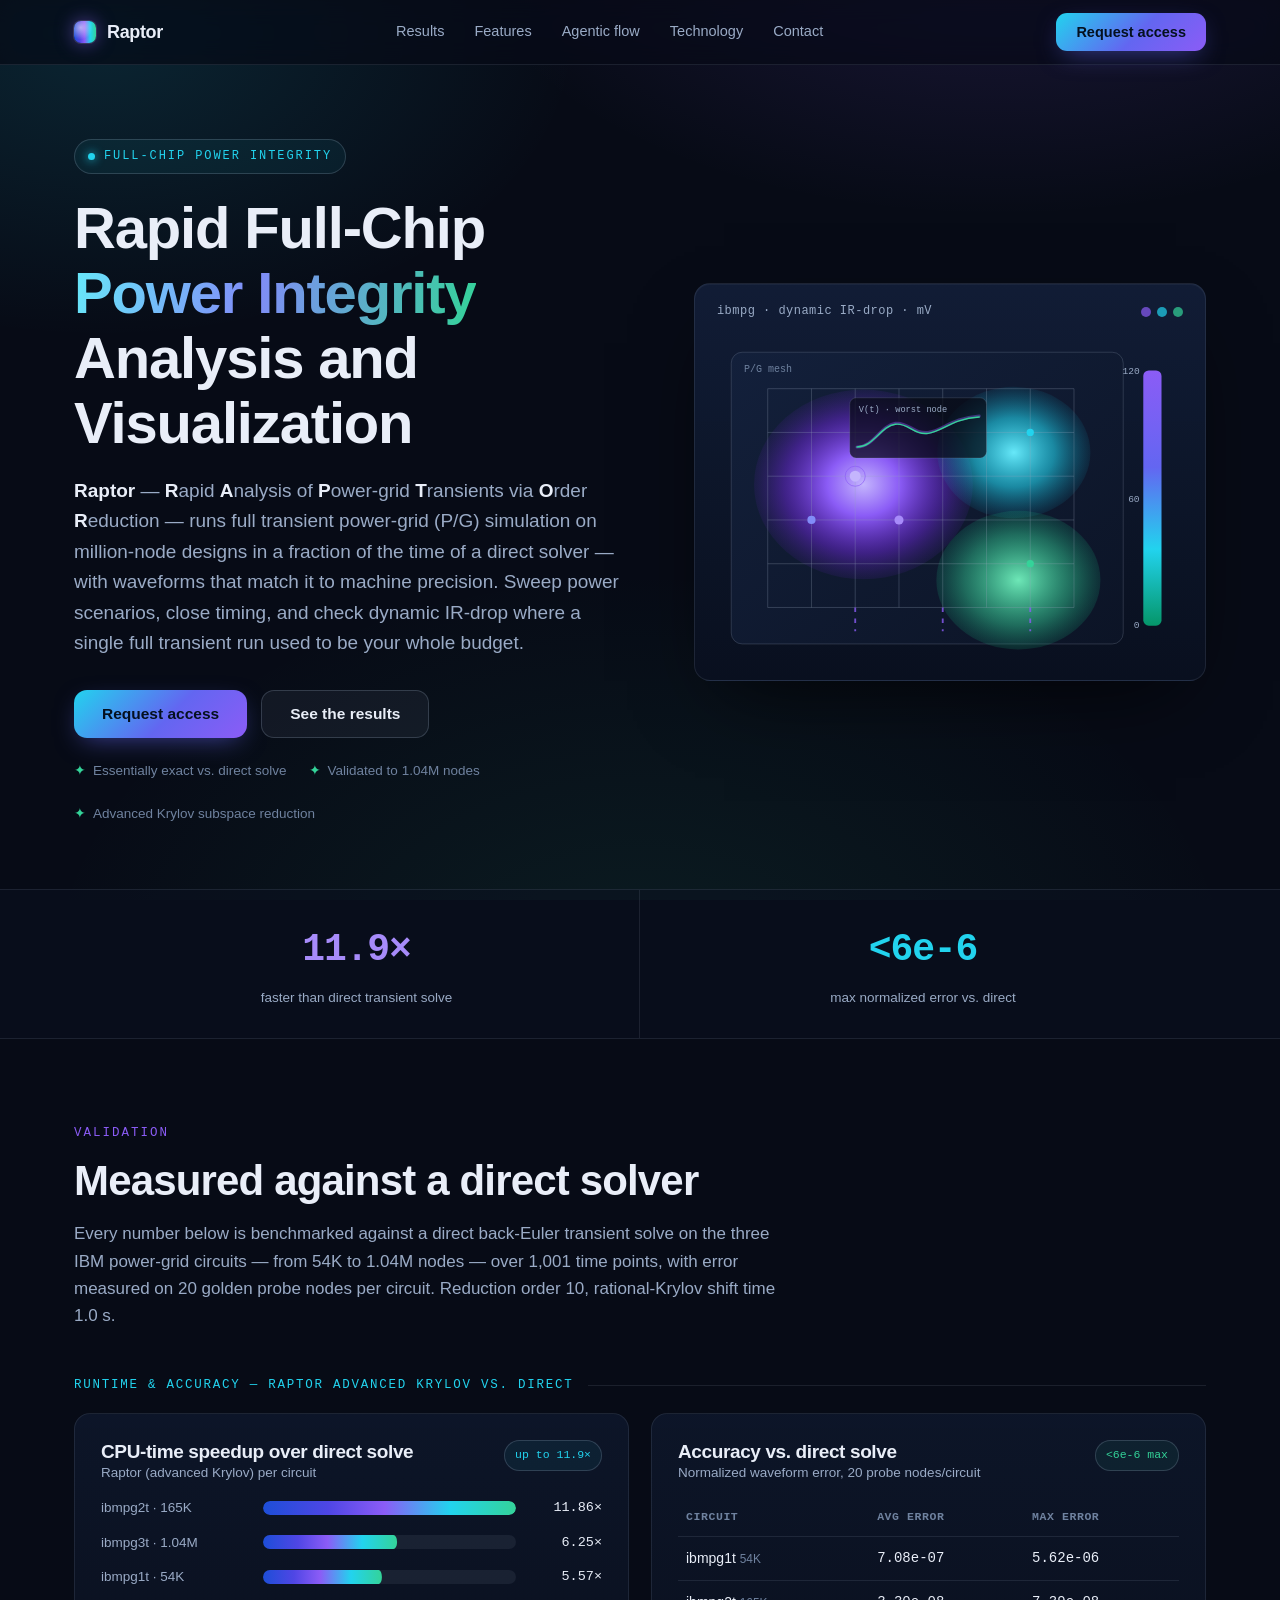
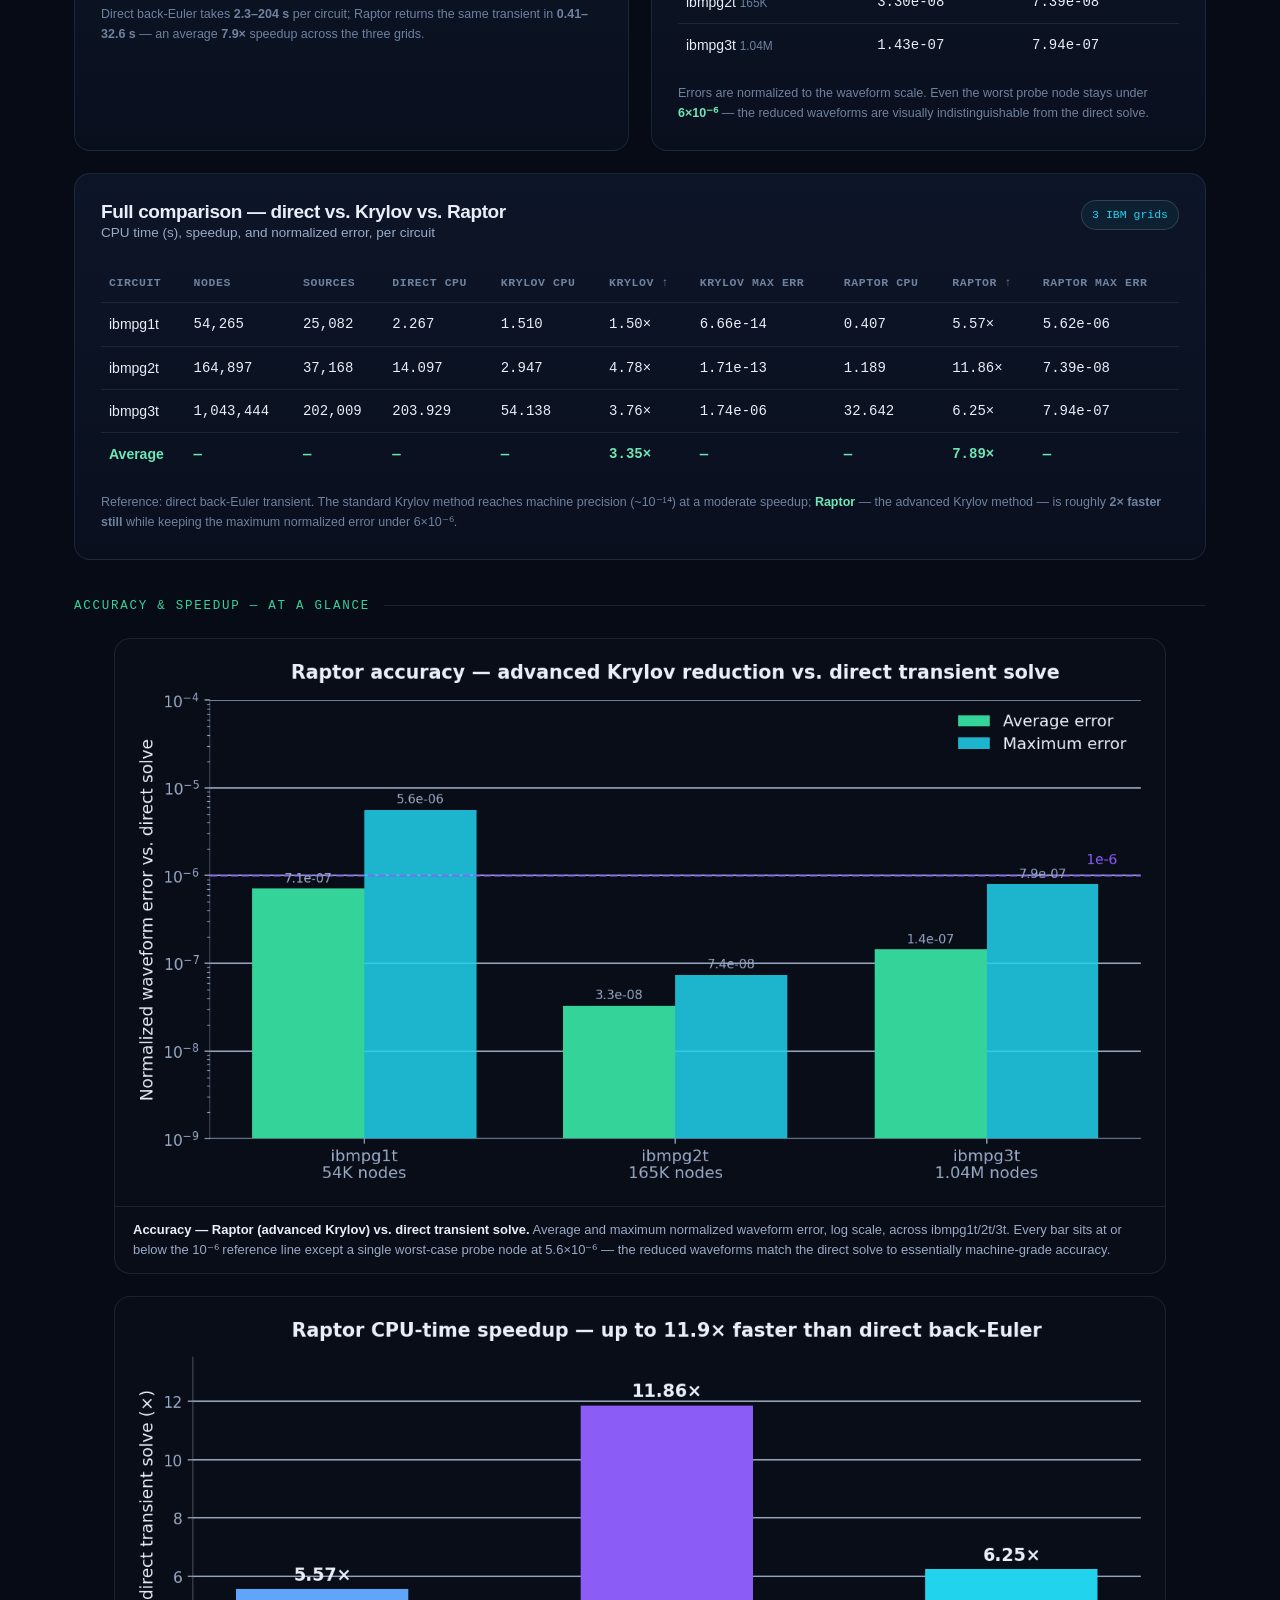
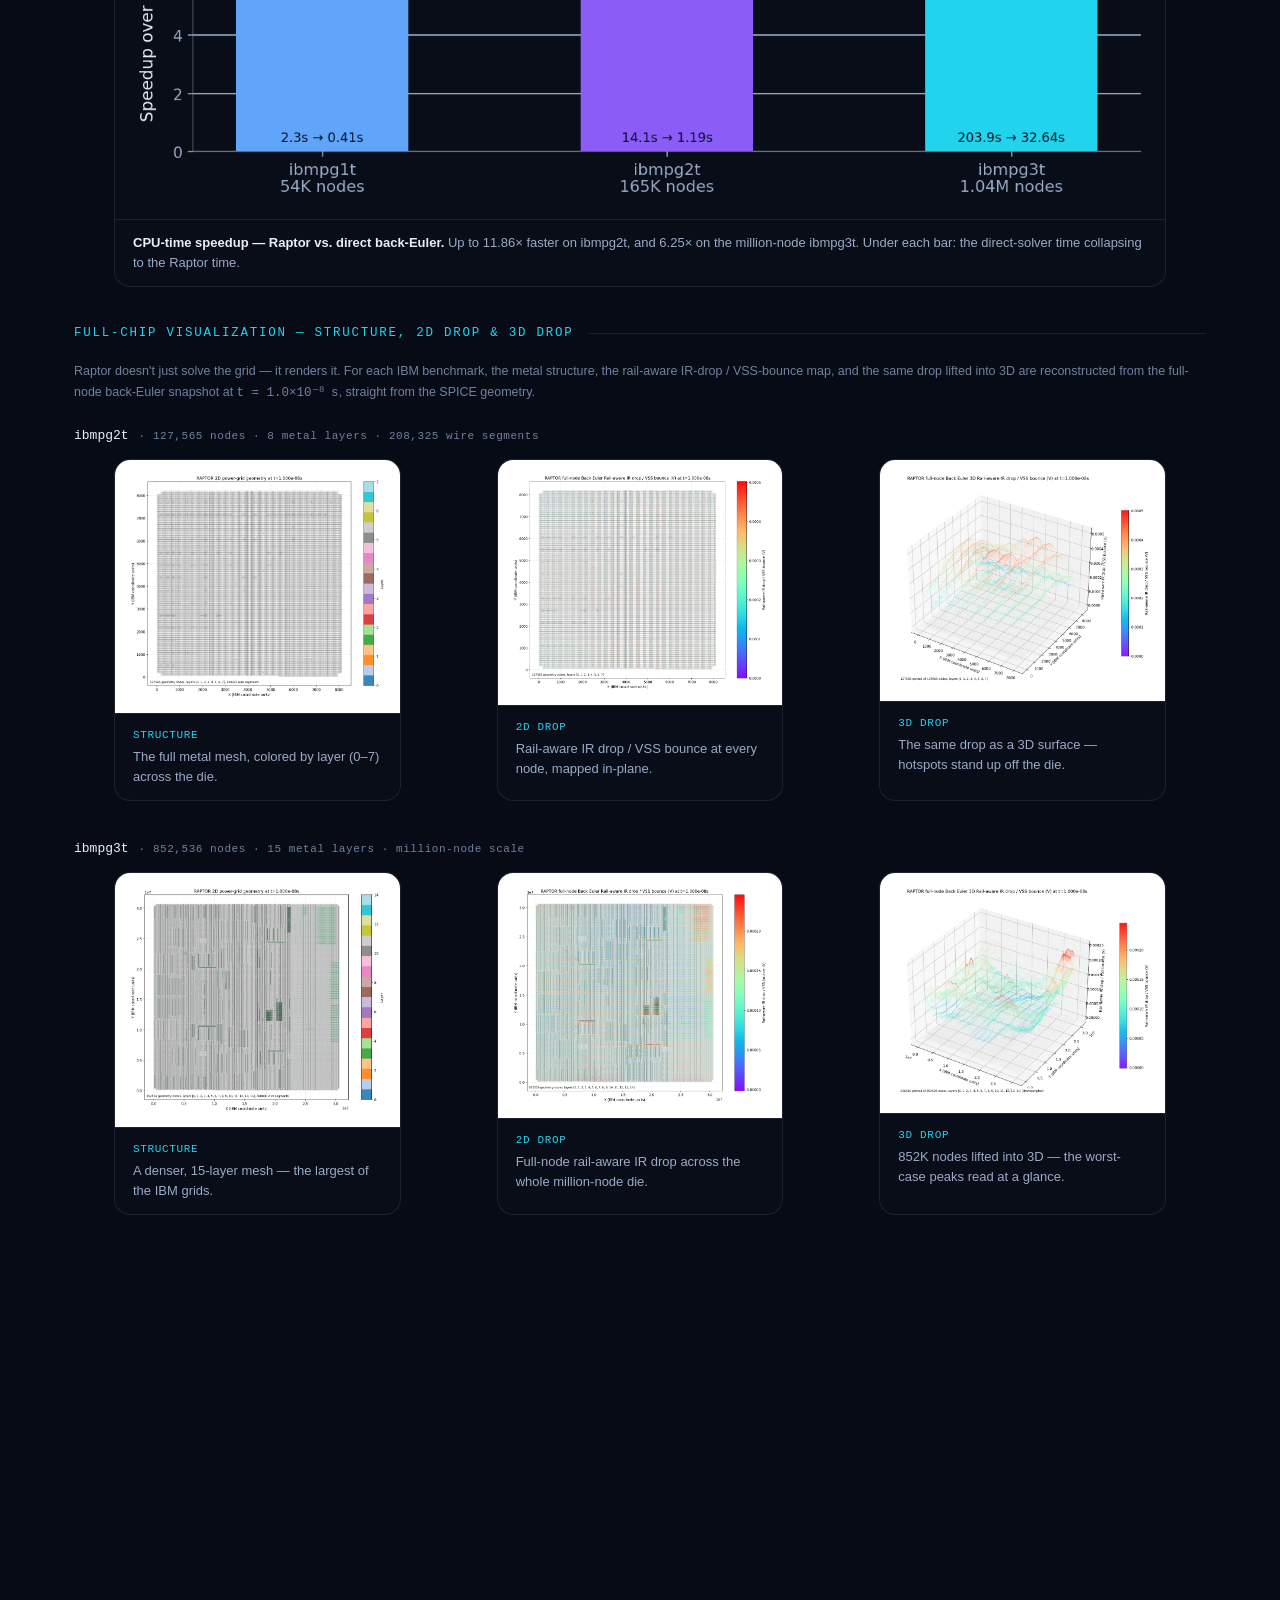
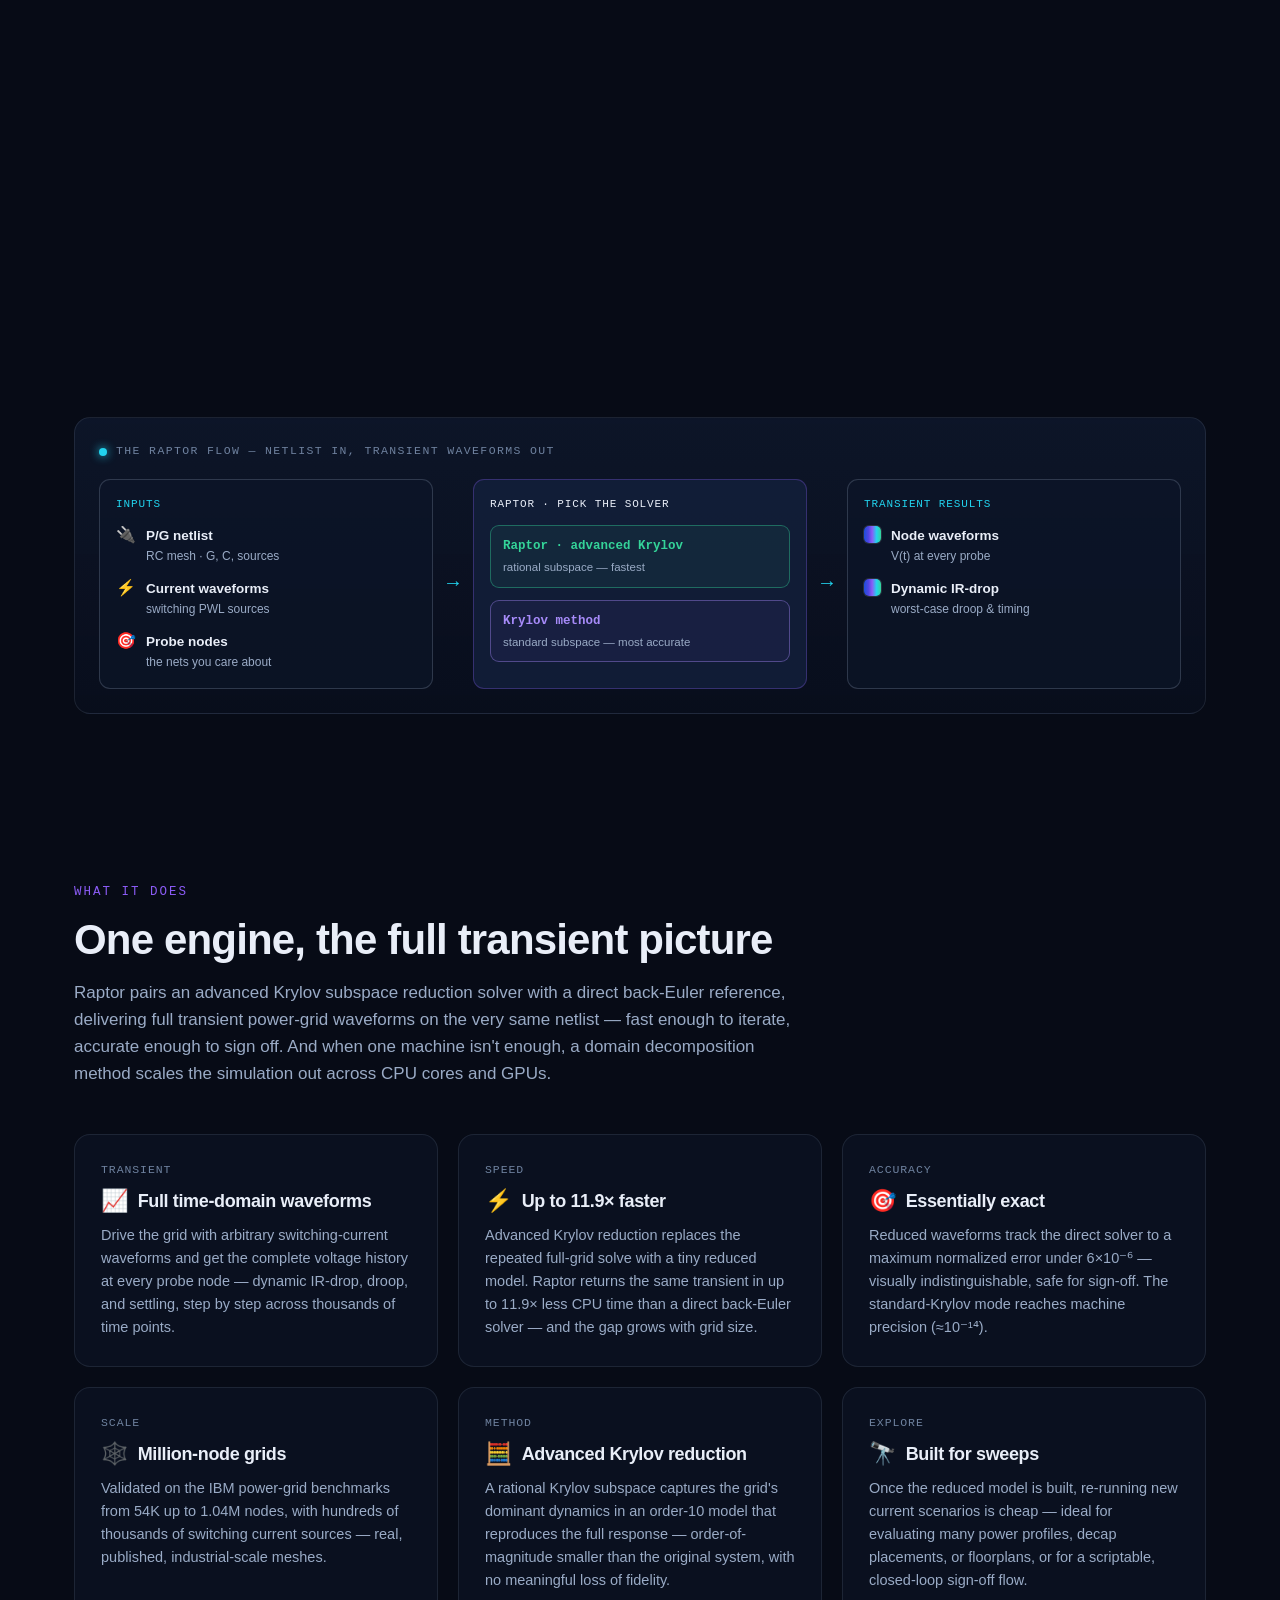
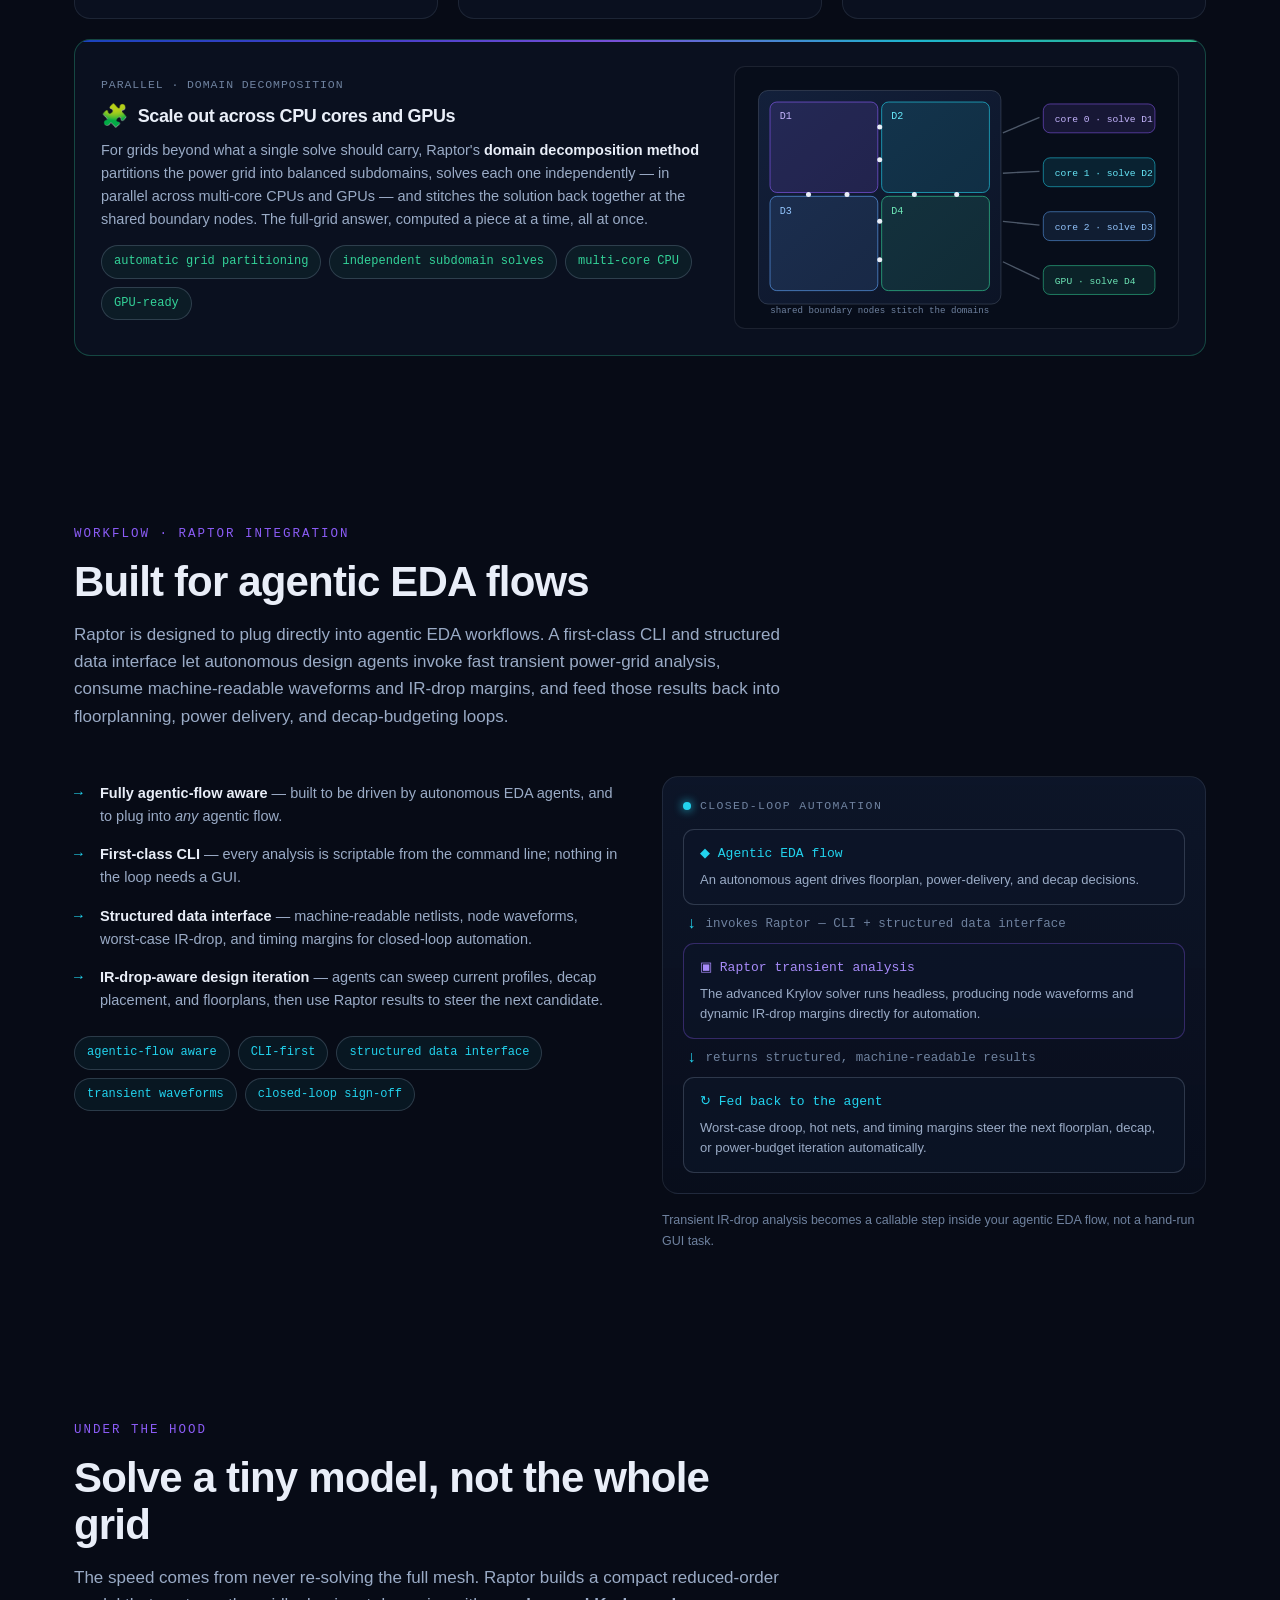
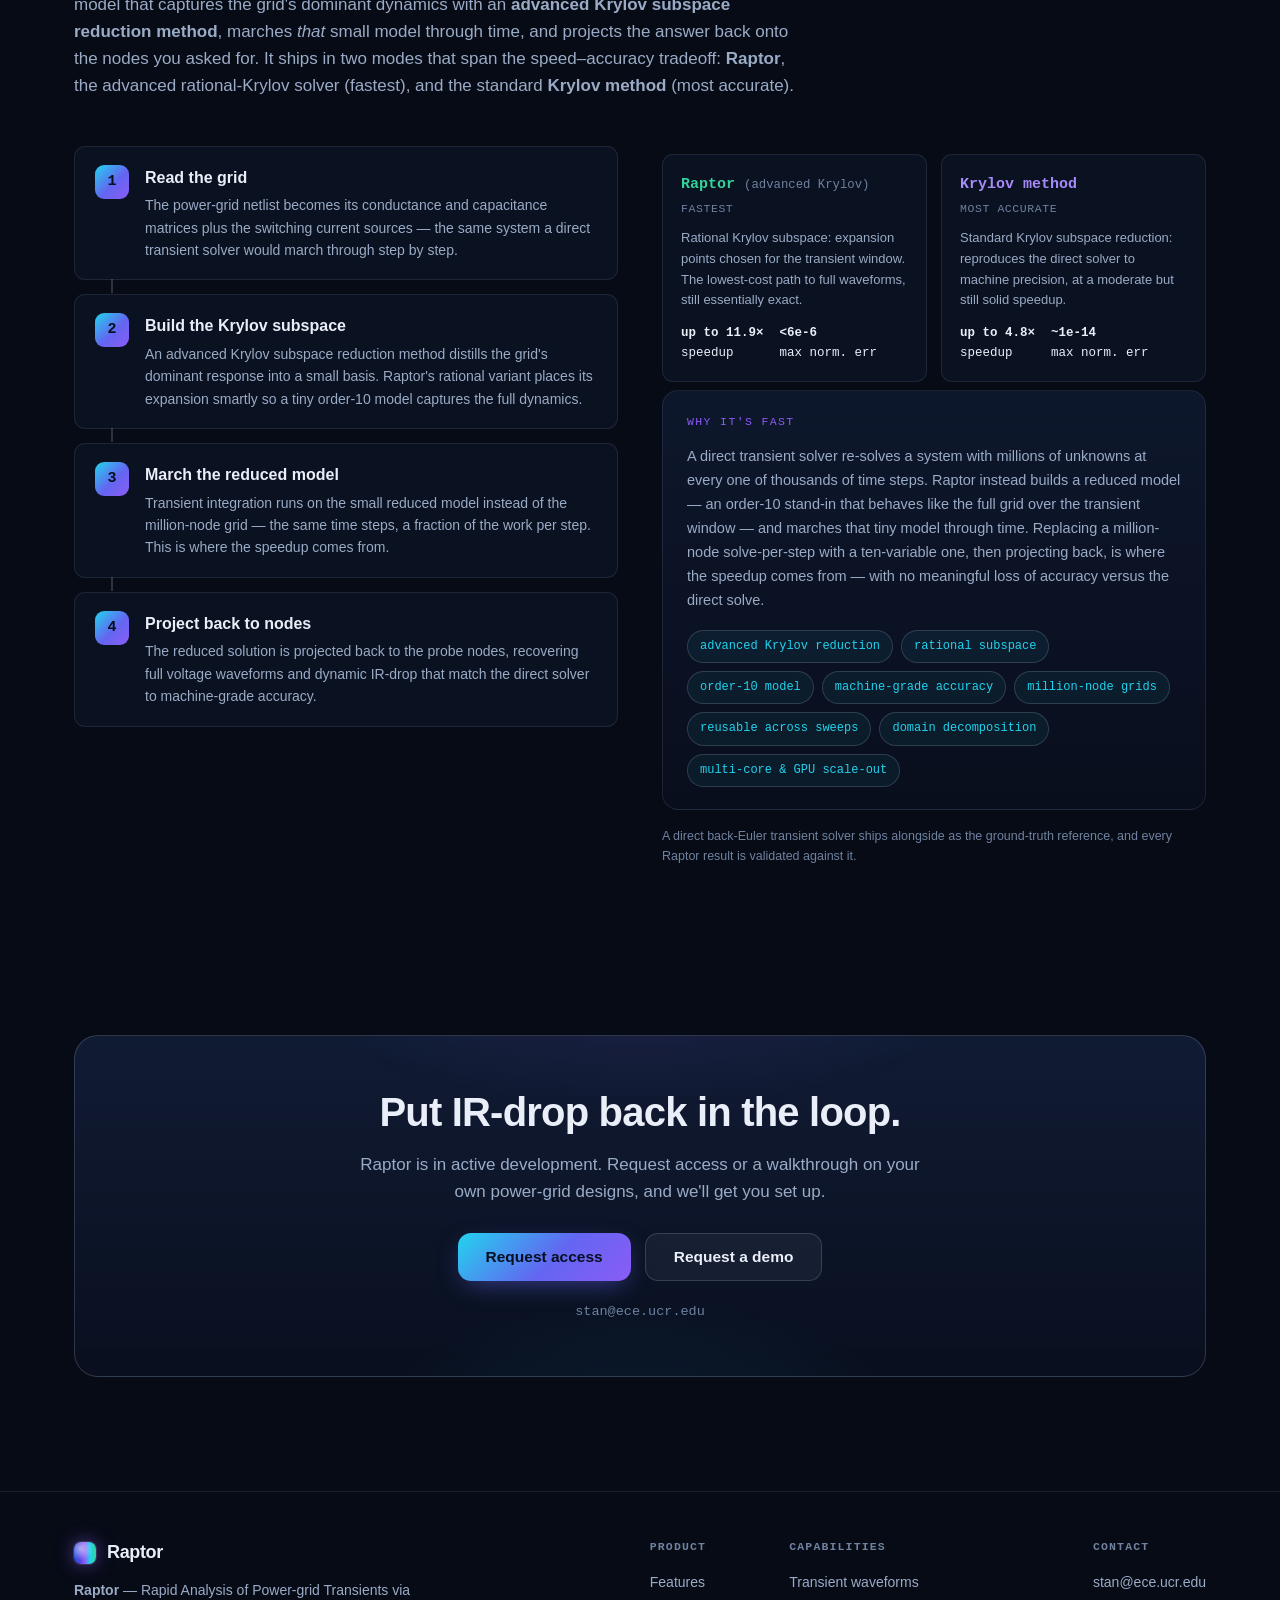
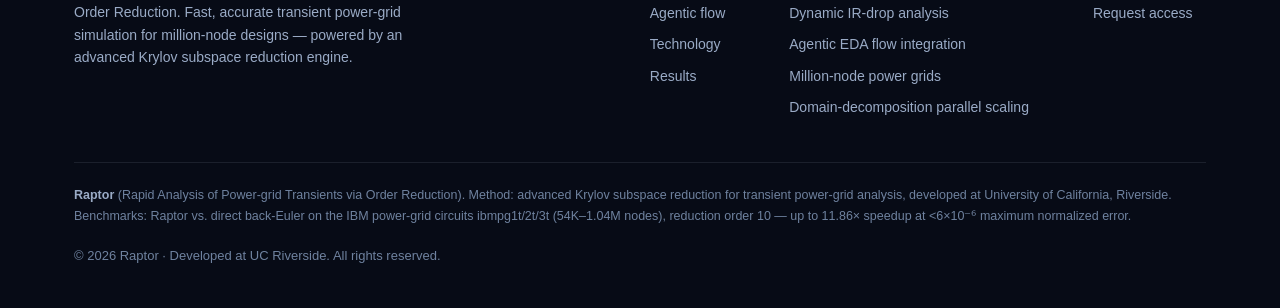
==== index.html @ b7ece811 "update" ====
<!DOCTYPE html>
<html lang="en">
<head>
<meta charset="UTF-8" />
<meta name="viewport" content="width=device-width, initial-scale=1.0" />
<title>Raptor — Rapid Full-Chip Power Integrity Analysis and Visualization</title>
<meta name="description" content="Raptor delivers rapid full-chip power integrity analysis and visualization — full transient power-grid (IR-drop) simulation for million-node designs, up to 11.9× faster than a direct solver with essentially exact waveforms. Powered by an advanced Krylov subspace reduction engine." />
<meta property="og:title" content="Raptor — Rapid Full-Chip Power Integrity Analysis and Visualization" />
<meta property="og:description" content="Rapid full-chip power integrity analysis and visualization: million-node transient power-grid simulation, up to 11.9× faster than a direct solver at machine-grade accuracy, powered by advanced Krylov subspace reduction." />
<meta property="og:type" content="website" />
<style>
  :root{
    --bg:#070b16; --bg-2:#0a1020; --surface:#0e1628; --surface-2:#13203b;
    --border:rgba(148,163,184,.14); --border-strong:rgba(148,163,184,.26);
    --text:#e9eef8; --muted:#9aabc6; --muted-2:#6f829f;
    --cyan:#22d3ee; --blue:#3b82f6; --indigo:#6366f1; --violet:#8b5cf6;
    --emerald:#34d399; --green:#4ade80; --amber:#fbbf24; --red:#ef4444;
    --volt:linear-gradient(90deg,#1d4ed8 0%,#4f46e5 26%,#8b5cf6 48%,#22d3ee 74%,#34d399 100%);
    --accent-grad:linear-gradient(135deg,#22d3ee 0%,#6366f1 55%,#8b5cf6 100%);
    --radius:16px; --radius-sm:11px;
    --mono:ui-monospace,SFMono-Regular,"SF Mono",Menlo,Consolas,monospace;
    --sans:-apple-system,BlinkMacSystemFont,"Segoe UI",Roboto,Inter,Helvetica,Arial,sans-serif;
    --maxw:1180px;
  }
  *{box-sizing:border-box}
  html{scroll-behavior:smooth}
  body{
    margin:0; background:var(--bg); color:var(--text);
    font-family:var(--sans); line-height:1.6; -webkit-font-smoothing:antialiased;
    overflow-x:hidden;
  }
  body::before{
    content:""; position:fixed; inset:0; z-index:-2; pointer-events:none;
    background:
      radial-gradient(900px 480px at 78% -8%, rgba(139,92,246,.16), transparent 60%),
      radial-gradient(820px 520px at 8% 4%, rgba(34,211,238,.13), transparent 58%),
      radial-gradient(1000px 700px at 50% 110%, rgba(52,211,153,.09), transparent 60%),
      var(--bg);
  }
  a{color:inherit; text-decoration:none}
  h1,h2,h3{line-height:1.12; margin:0; letter-spacing:-.02em; font-weight:700}
  p{margin:0}
  .wrap{max-width:var(--maxw); margin:0 auto; padding:0 24px}
  .mono{font-family:var(--mono)}
  .grad-text{
    background:linear-gradient(100deg,#67e8f9 0%,#818cf8 45%,#34d399 100%);
    -webkit-background-clip:text; background-clip:text; color:transparent;
  }

  /* ---------- NAV ---------- */
  header.nav{
    position:sticky; top:0; z-index:50;
    backdrop-filter:saturate(140%) blur(12px);
    background:rgba(7,11,22,.72);
    border-bottom:1px solid var(--border);
  }
  .nav-inner{display:flex; align-items:center; justify-content:space-between; height:64px}
  .brand{display:flex; align-items:center; gap:11px; font-weight:700; font-size:18px; letter-spacing:-.02em}
  .brand .dot{
    width:22px; height:22px; border-radius:7px; background:var(--volt);
    box-shadow:0 0 0 1px rgba(255,255,255,.12), 0 0 18px rgba(139,92,246,.55);
    position:relative; overflow:hidden;
  }
  .brand .dot::after{content:""; position:absolute; inset:0; background:radial-gradient(circle at 30% 30%, rgba(255,255,255,.55), transparent 55%)}
  .nav-links{display:flex; gap:30px; align-items:center}
  .nav-links a{color:var(--muted); font-size:14.5px; font-weight:500; transition:color .15s}
  .nav-links a:hover{color:var(--text)}
  .nav-cta{display:flex; align-items:center; gap:14px}
  .btn{
    display:inline-flex; align-items:center; gap:9px; cursor:pointer; border:none;
    font-family:var(--sans); font-weight:600; font-size:14.5px; line-height:1;
    padding:12px 20px; border-radius:11px; transition:transform .12s ease, box-shadow .2s ease, background .2s;
    white-space:nowrap;
  }
  .btn-primary{background:var(--accent-grad); color:#04101f; box-shadow:0 8px 26px -8px rgba(99,102,241,.6)}
  .btn-primary:hover{transform:translateY(-2px); box-shadow:0 14px 34px -8px rgba(99,102,241,.7)}
  .btn-ghost{background:rgba(148,163,184,.08); color:var(--text); border:1px solid var(--border-strong)}
  .btn-ghost:hover{background:rgba(148,163,184,.16); transform:translateY(-2px)}
  .btn-lg{padding:15px 28px; font-size:15.5px; border-radius:13px}
  .nav-toggle{display:none; background:none; border:none; color:var(--text); cursor:pointer; padding:6px}

  /* ---------- HERO ---------- */
  .hero{position:relative; padding:74px 0 64px}
  .hero-grid{display:grid; grid-template-columns:1.05fr .95fr; gap:54px; align-items:center}
  .eyebrow{
    display:inline-flex; align-items:center; gap:9px; font-family:var(--mono); font-size:12px;
    letter-spacing:.16em; text-transform:uppercase; color:var(--cyan);
    padding:7px 13px; border:1px solid var(--border-strong); border-radius:100px;
    background:rgba(34,211,238,.06);
  }
  .eyebrow .pulse{width:7px; height:7px; border-radius:50%; background:var(--cyan); box-shadow:0 0 10px var(--cyan); animation:pulse 1.8s infinite}
  @keyframes pulse{0%,100%{opacity:1}50%{opacity:.35}}
  .hero h1{font-size:clamp(34px,5.2vw,58px); margin:22px 0 0}
  .hero p.lead{color:var(--muted); font-size:clamp(16px,1.7vw,19px); margin-top:20px; max-width:560px}
  .hero-cta{display:flex; gap:14px; margin-top:32px; flex-wrap:wrap}
  .hero-sub{margin-top:22px; display:flex; gap:22px; flex-wrap:wrap; color:var(--muted-2); font-size:13.5px}
  .hero-sub span{display:inline-flex; align-items:center; gap:7px}
  .check{color:var(--emerald)}

  /* ---------- HERO VISUAL (power grid mesh) ---------- */
  .viz-card{
    position:relative; border:1px solid var(--border); border-radius:var(--radius);
    background:linear-gradient(180deg,rgba(19,32,59,.85),rgba(10,16,32,.9));
    box-shadow:0 30px 80px -30px rgba(0,0,0,.8), inset 0 1px 0 rgba(255,255,255,.04);
    padding:18px; overflow:hidden;
  }
  .viz-head{display:flex; align-items:center; justify-content:space-between; margin-bottom:12px; padding:0 4px}
  .viz-title{font-family:var(--mono); font-size:12px; color:var(--muted); letter-spacing:.04em}
  .viz-dots{display:flex; gap:6px}
  .viz-dots i{width:10px; height:10px; border-radius:50%; display:inline-block; opacity:.7}
  .viz-dots i:nth-child(1){background:#8b5cf6}.viz-dots i:nth-child(2){background:#22d3ee}.viz-dots i:nth-child(3){background:#34d399}
  .floorplan{width:100%; height:auto; display:block; border-radius:10px}
  .hotspot{animation:glow 2.6s ease-in-out infinite}
  .hotspot.b{animation-delay:.9s}.hotspot.c{animation-delay:1.6s}
  @keyframes glow{0%,100%{opacity:.5}50%{opacity:1}}
  .pulseline{stroke-dasharray:5 7; animation:dash 2.4s linear infinite}
  @keyframes dash{to{stroke-dashoffset:-48}}
  .scan{animation:scan 4.5s linear infinite}
  @keyframes scan{0%{transform:translateY(0);opacity:0}8%{opacity:.7}50%{opacity:.25}92%{opacity:.7}100%{transform:translateY(228px);opacity:0}}

  /* ---------- STATS STRIP ---------- */
  .stats{border-top:1px solid var(--border); border-bottom:1px solid var(--border); background:rgba(10,16,32,.5)}
  .stats-grid{display:grid; grid-template-columns:repeat(2,1fr); gap:0}
  .stat{padding:30px 22px; text-align:center; border-right:1px solid var(--border)}
  .stat:last-child{border-right:none}
  .stat .num{font-family:var(--mono); font-size:clamp(26px,3.4vw,38px); font-weight:700; letter-spacing:-.03em}
  .stat .num.c1{color:#a78bfa}.stat .num.c2{color:#22d3ee}.stat .num.c3{color:#34d399}.stat .num.c4{color:#60a5fa}
  .stat .lbl{color:var(--muted); font-size:13.5px; margin-top:6px}

  /* ---------- SECTIONS ---------- */
  section{padding:84px 0}
  .sec-head{max-width:720px; margin-bottom:46px}
  .kicker{font-family:var(--mono); font-size:12.5px; letter-spacing:.16em; text-transform:uppercase; color:var(--violet)}
  .sec-head h2{font-size:clamp(28px,3.6vw,42px); margin-top:14px}
  .sec-head p{color:var(--muted); font-size:17px; margin-top:16px}

  /* problem cards */
  .cards-3{display:grid; grid-template-columns:repeat(3,1fr); gap:20px}
  .card{
    border:1px solid var(--border); border-radius:var(--radius); padding:26px;
    background:linear-gradient(180deg,rgba(19,32,59,.5),rgba(12,19,36,.5)); transition:border-color .2s, transform .2s;
  }
  .card:hover{border-color:var(--border-strong); transform:translateY(-3px)}
  .card .ic{
    width:46px; height:46px; border-radius:12px; display:grid; place-items:center; margin-bottom:16px;
    background:rgba(139,92,246,.1); border:1px solid var(--border-strong); font-size:22px;
  }
  .card h3{font-size:18.5px}
  .card p{color:var(--muted); font-size:14.5px; margin-top:9px}

  /* feature grid */
  .features{display:grid; grid-template-columns:repeat(3,1fr); gap:20px}
  .feat{border:1px solid var(--border); border-radius:var(--radius); padding:26px; background:rgba(14,22,40,.55); position:relative; overflow:hidden}
  .feat::before{content:""; position:absolute; top:0; left:0; right:0; height:2px; background:var(--volt); opacity:.0; transition:opacity .25s}
  .feat:hover::before{opacity:.85}
  .feat:hover{border-color:var(--border-strong)}
  .feat .tag{font-family:var(--mono); font-size:11.5px; color:var(--muted-2); letter-spacing:.08em}
  .feat h3{font-size:18px; margin-top:10px; display:flex; align-items:center; gap:10px}
  .feat p{color:var(--muted); font-size:14.5px; margin-top:10px}
  .feat .emoji{font-size:22px}
  .feat.wide{grid-column:1/-1; display:grid; grid-template-columns:1.15fr .85fr; gap:30px; align-items:center; border-color:rgba(52,211,153,.28)}
  .feat.wide::before{opacity:.85}
  .feat.wide .dd-viz{border:1px solid var(--border); border-radius:var(--radius-sm); background:rgba(7,11,22,.5); padding:10px}
  .feat.wide .dd-viz svg{display:block; width:100%; height:auto}
  .dd-chips{display:flex; flex-wrap:wrap; gap:8px; margin-top:14px}
  .dd-chips .chip{color:var(--emerald); background:rgba(52,211,153,.06)}
  @media(max-width:900px){.feat.wide{grid-template-columns:1fr}}

  /* technology */
  .tech-grid{display:grid; grid-template-columns:1fr 1fr; gap:44px; align-items:start}
  .pipe{display:flex; flex-direction:column; gap:14px}
  .pipe-step{
    display:flex; gap:16px; align-items:flex-start; padding:18px 20px; border:1px solid var(--border);
    border-radius:var(--radius-sm); background:rgba(14,22,40,.6); position:relative;
  }
  .pipe-step .n{
    flex:none; width:34px; height:34px; border-radius:9px; display:grid; place-items:center;
    font-family:var(--mono); font-weight:700; font-size:15px; color:#04101f; background:var(--accent-grad);
  }
  .pipe-step h4{margin:0 0 4px; font-size:16px}
  .pipe-step p{color:var(--muted); font-size:14px}
  .pipe-step::after{content:""; position:absolute; left:36px; bottom:-14px; width:2px; height:14px; background:var(--border-strong)}
  .pipe-step:last-child::after{display:none}
  .eqbox{
    margin-top:8px; border:1px solid var(--border); border-radius:var(--radius); padding:22px 24px;
    background:linear-gradient(180deg,rgba(19,32,59,.6),rgba(10,16,32,.7));
  }
  .eqbox .label{font-family:var(--mono); font-size:11.5px; letter-spacing:.12em; text-transform:uppercase; color:var(--violet)}
  .eqbox .why{color:var(--muted); font-size:14.5px; line-height:1.66; margin:12px 0 2px}
  .chips{display:flex; flex-wrap:wrap; gap:8px; margin-top:18px}
  .chip{font-family:var(--mono); font-size:12px; color:var(--cyan); border:1px solid var(--border-strong); border-radius:100px; padding:6px 12px; background:rgba(34,211,238,.06)}
  .twocard{display:grid; grid-template-columns:1fr 1fr; gap:14px; margin-top:8px}
  .solver{border:1px solid var(--border); border-radius:var(--radius-sm); padding:18px; background:rgba(14,22,40,.6)}
  .solver .nm{font-family:var(--mono); font-weight:700; font-size:15px}
  .solver.fast .nm{color:#34d399}.solver.acc .nm{color:#a78bfa}
  .solver .role{font-size:11.5px; color:var(--muted-2); font-family:var(--mono); letter-spacing:.05em; text-transform:uppercase; margin-top:3px}
  .solver p{color:var(--muted); font-size:13px; margin-top:10px}
  .solver .kv{margin-top:12px; display:flex; gap:16px; font-family:var(--mono); font-size:12.5px}
  .solver .kv b{color:var(--text)}
  .solver .paren{color:var(--muted-2); font-weight:400; font-size:.82em}

  /* agentic flow */
  .flowpts{list-style:none; padding:0; margin:6px 0 0; display:flex; flex-direction:column; gap:15px}
  .flowpts li{position:relative; padding-left:26px; color:var(--muted); font-size:14.5px; line-height:1.6}
  .flowpts li::before{content:"→"; position:absolute; left:0; top:0; color:var(--cyan); font-family:var(--mono)}
  .flowpts li b{color:var(--text)}
  .floloop{border:1px solid var(--border); border-radius:var(--radius); padding:20px; background:linear-gradient(180deg,rgba(19,32,59,.5),rgba(10,16,32,.6))}
  .floloop-head{font-family:var(--mono); font-size:11.5px; letter-spacing:.12em; text-transform:uppercase; color:var(--muted-2); display:flex; align-items:center; gap:9px; margin-bottom:14px}
  .loopdot{width:8px; height:8px; border-radius:50%; background:var(--cyan); box-shadow:0 0 10px var(--cyan); flex:none}
  .flonode{border:1px solid var(--border-strong); border-radius:var(--radius-sm); padding:14px 16px; background:rgba(14,22,40,.7)}
  .flonode .ft{font-family:var(--mono); font-size:13px; color:var(--cyan)}
  .flonode.engine{border-color:rgba(139,92,246,.32)}
  .flonode.engine .ft{color:#a78bfa}
  .flonode .fd{color:var(--muted); font-size:13px; margin-top:5px; line-height:1.55}
  .floarrow{display:flex; align-items:center; gap:9px; padding:9px 0 9px 4px; color:var(--muted-2); font-size:12.5px; font-family:var(--mono)}
  .floarrow .ax{color:var(--cyan); font-size:16px; line-height:1}

  /* results */
  .res-group{margin-bottom:36px}
  .res-label{font-family:var(--mono); font-size:12.5px; letter-spacing:.14em; text-transform:uppercase; color:var(--cyan); display:flex; align-items:center; gap:14px; margin:0 0 18px}
  .res-label::after{content:""; flex:1; height:1px; background:var(--border)}
  .res-label.warm{color:var(--emerald)}
  .res-grid{display:grid; grid-template-columns:1fr 1fr; gap:22px}
  .panel{
    border:1px solid var(--border); border-radius:var(--radius); padding:26px;
    background:linear-gradient(180deg,rgba(19,32,59,.5),rgba(12,19,36,.55));
  }
  .panel.full{grid-column:1/-1}
  .panel .phead{display:flex; align-items:baseline; justify-content:space-between; gap:14px; margin-bottom:6px; flex-wrap:wrap}
  .panel h3{font-size:19px}
  .panel .psub{color:var(--muted); font-size:13.5px}
  .badge{font-family:var(--mono); font-size:11.5px; padding:5px 10px; border-radius:100px; border:1px solid var(--border-strong); color:var(--cyan); background:rgba(34,211,238,.06); white-space:nowrap}
  .badge.warn{color:var(--emerald); background:rgba(52,211,153,.07)}
  table.data{width:100%; border-collapse:collapse; margin-top:14px; font-size:14px}
  table.data th,table.data td{text-align:left; padding:10px 8px; border-bottom:1px solid var(--border)}
  table.data th{color:var(--muted-2); font-weight:600; font-family:var(--mono); font-size:11.5px; letter-spacing:.05em; text-transform:uppercase}
  table.data td.mono{font-family:var(--mono)}
  table.data tr:last-child td{border-bottom:none}
  table.data tr.total td{font-weight:700; color:var(--text)}
  table.data tr.win td{color:#6ee7b7; font-weight:700}
  .muted-tag{color:var(--muted-2); font-weight:400; font-size:.85em}
  .tbl-scroll{overflow-x:auto}
  .bars{margin-top:8px}
  .bar-row{display:grid; grid-template-columns:150px 1fr 74px; align-items:center; gap:12px; margin:13px 0}
  .bar-row .blab{font-size:13.5px; color:var(--muted)}
  .bar-track{height:14px; border-radius:8px; background:rgba(148,163,184,.1); overflow:hidden}
  .bar-fill{height:100%; border-radius:8px; background:var(--volt); transform-origin:left; transform:scaleX(0); transition:transform 1.1s cubic-bezier(.2,.7,.2,1)}
  .bar-row .bval{font-family:var(--mono); font-size:13.5px; text-align:right; color:var(--text)}
  .note{color:var(--muted-2); font-size:12.5px; margin-top:16px; line-height:1.65}

  /* figures (charts) */
  .fig{border:1px solid var(--border); border-radius:var(--radius); overflow:hidden; background:rgba(10,15,28,.6); margin-top:22px}
  .fig img{display:block; width:100%; height:auto; padding:14px}
  .fig figcaption{padding:13px 18px; color:var(--muted); font-size:13px; border-top:1px solid var(--border); line-height:1.55}
  .fig figcaption b{color:var(--text)}
  .fig .ph{display:none}
  .fig.noimg img{display:none}
  .fig.noimg .ph{display:flex; min-height:200px; align-items:center; justify-content:center; text-align:center;
    color:var(--muted-2); font-size:12.5px; padding:28px; font-family:var(--mono);
    background:repeating-linear-gradient(45deg,rgba(148,163,184,.05),rgba(148,163,184,.05) 12px,transparent 12px,transparent 24px)}

  /* per-design 3-up view rows (structure / 2D drop / 3D drop) */
  .design-row{margin-top:22px}
  .design-row .drow-head{font-family:var(--mono); font-size:13px; color:var(--text); display:flex; align-items:baseline; gap:10px; margin:0 0 12px}
  .design-row .drow-head .dtag{font-size:11px; letter-spacing:.05em; color:var(--muted-2)}
  .fig-3{display:grid; grid-template-columns:repeat(3,1fr); gap:16px}
  .fig-3 .fig{margin-top:0}
  .fig-3 .fig img{aspect-ratio:auto; background:#fff}
  .fig .step{font-family:var(--mono); font-size:11px; letter-spacing:.06em; color:var(--cyan); display:block; margin-bottom:3px; text-transform:uppercase}
  @media(max-width:820px){.fig-3{grid-template-columns:1fr}}

  /* tool-flow diagram */
  .toolflow{border:1px solid var(--border); border-radius:var(--radius); padding:24px; background:linear-gradient(180deg,rgba(19,32,59,.5),rgba(10,16,32,.6)); margin-top:26px}
  .tf-head{font-family:var(--mono); font-size:11.5px; letter-spacing:.12em; text-transform:uppercase; color:var(--muted-2); display:flex; align-items:center; gap:9px; margin-bottom:18px}
  .tf-row{display:grid; grid-template-columns:1fr auto 1fr auto 1fr; gap:14px; align-items:stretch}
  .tf-stage{border:1px solid var(--border-strong); border-radius:var(--radius-sm); padding:16px; background:rgba(14,22,40,.7); display:flex; flex-direction:column; gap:12px}
  .tf-stage.engine{border-color:rgba(139,92,246,.3); background:rgba(19,32,59,.85)}
  .tf-label{font-family:var(--mono); font-size:11px; letter-spacing:.08em; text-transform:uppercase; color:var(--cyan)}
  .tf-stage.engine .tf-label{color:var(--text)}
  .tf-item{display:flex; gap:10px; align-items:flex-start}
  .tf-ic{font-size:16px; line-height:1.3; flex:none}
  .tf-swatch{width:17px; height:17px; border-radius:5px; background:var(--volt); flex:none; box-shadow:0 0 0 1px rgba(255,255,255,.12); margin-top:1px}
  .tf-tx{display:flex; flex-direction:column}
  .tf-tx b{font-size:13.5px; color:var(--text)}
  .tf-tx span{font-size:12px; color:var(--muted)}
  .tf-algo{border:1px solid var(--border-strong); border-radius:9px; padding:10px 12px; display:flex; flex-direction:column; gap:2px}
  .tf-algo.acc{border-color:rgba(167,139,250,.4); background:rgba(139,92,246,.06)}
  .tf-algo.fast{border-color:rgba(52,211,153,.4); background:rgba(52,211,153,.06)}
  .tf-algo b{font-size:12.5px; font-family:var(--mono)}
  .tf-algo.acc b{color:#a78bfa}
  .tf-algo.fast b{color:#34d399}
  .tf-algo span{font-size:11.5px; color:var(--muted)}
  .tf-arrow{display:flex; align-items:center; justify-content:center; color:var(--cyan); font-size:20px; font-family:var(--mono)}
  @media(max-width:760px){
    .tf-row{grid-template-columns:1fr}
    .tf-arrow{transform:rotate(90deg); padding:4px 0}
  }

  /* CTA */
  .cta-band{
    border:1px solid var(--border-strong); border-radius:24px; padding:54px 44px; text-align:center; position:relative; overflow:hidden;
    background:linear-gradient(180deg,rgba(19,32,59,.8),rgba(10,16,32,.92));
  }
  .cta-band::before{content:""; position:absolute; inset:0; z-index:0; opacity:.5;
    background:radial-gradient(600px 240px at 50% -20%, rgba(139,92,246,.22), transparent 60%),radial-gradient(500px 240px at 50% 120%, rgba(34,211,238,.18), transparent 60%)}
  .cta-band>*{position:relative; z-index:1}
  .cta-band h2{font-size:clamp(28px,3.6vw,40px)}
  .cta-band p{color:var(--muted); font-size:17px; margin:16px auto 28px; max-width:560px}
  .cta-btns{display:flex; gap:14px; justify-content:center; flex-wrap:wrap}
  .cta-meta{margin-top:20px; color:var(--muted-2); font-size:13.5px; font-family:var(--mono)}

  /* footer */
  footer{border-top:1px solid var(--border); padding:46px 0 40px; margin-top:30px}
  .foot-grid{display:flex; justify-content:space-between; gap:30px; flex-wrap:wrap; align-items:flex-start}
  .foot-brand{max-width:340px}
  .foot-brand p{color:var(--muted); font-size:14px; margin-top:12px}
  .foot-cols{display:flex; gap:64px; flex-wrap:wrap}
  .foot-col h5{font-family:var(--mono); font-size:11.5px; letter-spacing:.1em; text-transform:uppercase; color:var(--muted-2); margin:0 0 14px}
  .foot-col a,.foot-col span{display:block; color:var(--muted); font-size:14px; margin-bottom:9px; transition:color .15s}
  .foot-col a:hover{color:var(--text)}
  .cite{margin-top:34px; padding-top:22px; border-top:1px solid var(--border); color:var(--muted-2); font-size:12.5px; line-height:1.75}
  .cite b{color:var(--muted)}
  .copyright{margin-top:18px; color:var(--muted-2); font-size:13px}

  /* reveal */
  .reveal{opacity:0; transform:translateY(18px); transition:opacity .6s ease, transform .6s ease}
  .reveal.in{opacity:1; transform:none}

  /* responsive */
  @media(max-width:900px){
    .hero-grid{grid-template-columns:1fr; gap:38px}
    .tech-grid{grid-template-columns:1fr; gap:30px}
    .stats-grid{grid-template-columns:repeat(2,1fr)}
    .stat:nth-child(2){border-right:none}
    .stat:nth-child(1),.stat:nth-child(2){border-bottom:1px solid var(--border)}
    .cards-3,.features,.res-grid{grid-template-columns:1fr}
    .nav-links{display:none}
    .nav-links.open{display:flex; position:absolute; top:64px; left:0; right:0; flex-direction:column; gap:0; background:rgba(8,12,24,.98); border-bottom:1px solid var(--border); padding:8px 0}
    .nav-links.open a{padding:13px 24px}
    .nav-toggle{display:block}
    section{padding:62px 0}
  }
  @media(max-width:560px){
    .stats-grid{grid-template-columns:1fr}
    .stat{border-right:none; border-bottom:1px solid var(--border)}
    .bar-row{grid-template-columns:110px 1fr 60px}
    .twocard{grid-template-columns:1fr}
    .cta-band{padding:38px 22px}
  }
</style>
</head>
<body>

<!-- ============ NAV ============ -->
<header class="nav">
  <div class="wrap nav-inner">
    <a class="brand" href="#top"><span class="dot"></span>Raptor</a>
    <nav class="nav-links" id="navlinks">
      <a href="#results">Results</a>
      <a href="#features">Features</a>
      <a href="#agentic">Agentic flow</a>
      <a href="#technology">Technology</a>
      <a href="#contact">Contact</a>
    </nav>
    <div class="nav-cta">
      <a class="btn btn-primary" href="#contact">Request access</a>
      <button class="nav-toggle" id="navtoggle" aria-label="Menu">
        <svg width="24" height="24" viewBox="0 0 24 24" fill="none" stroke="currentColor" stroke-width="2"><path d="M3 6h18M3 12h18M3 18h18"/></svg>
      </button>
    </div>
  </div>
</header>

<a id="top"></a>

<!-- ============ HERO ============ -->
<section class="hero">
  <div class="wrap hero-grid">
    <div>
      <span class="eyebrow"><span class="pulse"></span>Full-chip power integrity</span>
      <h1>Rapid Full-Chip <span class="grad-text">Power Integrity</span> Analysis and Visualization</h1>
      <p class="lead"><b style="color:var(--text)">Raptor</b> — <b style="color:var(--text)">R</b>apid <b style="color:var(--text)">A</b>nalysis of <b style="color:var(--text)">P</b>ower-grid <b style="color:var(--text)">T</b>ransients via <b style="color:var(--text)">O</b>rder <b style="color:var(--text)">R</b>eduction — runs full transient power-grid (P/G) simulation on million-node designs in a fraction of the time of a direct solver — with waveforms that match it to machine precision. Sweep power scenarios, close timing, and check dynamic IR-drop where a single full transient run used to be your whole budget.</p>
      <div class="hero-cta">
        <a class="btn btn-primary btn-lg" href="#contact">Request access</a>
        <a class="btn btn-ghost btn-lg" href="#results">See the results</a>
      </div>
      <div class="hero-sub">
        <span><span class="check">✦</span> Essentially exact vs. direct solve</span>
        <span><span class="check">✦</span> Validated to 1.04M nodes</span>
        <span><span class="check">✦</span> Advanced Krylov subspace reduction</span>
      </div>
    </div>

    <!-- Power-grid mesh visual -->
    <div class="viz-card reveal">
      <div class="viz-head">
        <span class="viz-title">ibmpg · dynamic IR-drop · mV</span>
        <span class="viz-dots"><i></i><i></i><i></i></span>
      </div>
      <svg class="floorplan" viewBox="0 0 520 360" role="img" aria-label="Power-grid mesh with IR-drop coloring and a transient waveform">
        <defs>
          <radialGradient id="dropHot" cx="50%" cy="50%" r="55%">
            <stop offset="0%" stop-color="#c4b5fd"/><stop offset="30%" stop-color="#8b5cf6"/>
            <stop offset="66%" stop-color="#6d28d9" stop-opacity=".5"/><stop offset="100%" stop-color="#4c1d95" stop-opacity="0"/>
          </radialGradient>
          <radialGradient id="dropWarm" cx="50%" cy="50%" r="55%">
            <stop offset="0%" stop-color="#67e8f9"/><stop offset="48%" stop-color="#22d3ee" stop-opacity=".6"/>
            <stop offset="100%" stop-color="#0891b2" stop-opacity="0"/>
          </radialGradient>
          <radialGradient id="dropCool" cx="50%" cy="50%" r="60%">
            <stop offset="0%" stop-color="#6ee7b7"/><stop offset="55%" stop-color="#34d399" stop-opacity=".45"/>
            <stop offset="100%" stop-color="#059669" stop-opacity="0"/>
          </radialGradient>
          <linearGradient id="bar" x1="0" y1="1" x2="0" y2="0">
            <stop offset="0%" stop-color="#059669"/><stop offset="30%" stop-color="#22d3ee"/>
            <stop offset="62%" stop-color="#6366f1"/><stop offset="100%" stop-color="#8b5cf6"/>
          </linearGradient>
          <linearGradient id="die" x1="0" y1="0" x2="1" y2="1">
            <stop offset="0%" stop-color="#13203b"/><stop offset="100%" stop-color="#0c1426"/>
          </linearGradient>
        </defs>

        <!-- chip substrate -->
        <rect x="20" y="20" width="430" height="320" rx="12" fill="url(#die)" stroke="rgba(148,163,184,.25)"/>
        <text x="34" y="42" font-family="ui-monospace,monospace" font-size="11" fill="#6f829f">P/G mesh</text>

        <!-- IR-drop fields -->
        <ellipse class="hotspot" cx="165" cy="165" rx="120" ry="104" fill="url(#dropHot)"/>
        <ellipse class="hotspot b" cx="330" cy="130" rx="84" ry="72" fill="url(#dropWarm)"/>
        <ellipse class="hotspot c" cx="335" cy="270" rx="90" ry="76" fill="url(#dropCool)"/>

        <!-- grid mesh -->
        <g stroke="rgba(148,163,184,.30)" stroke-width="1">
          <line x1="60" y1="60" x2="60" y2="300"/><line x1="108" y1="60" x2="108" y2="300"/>
          <line x1="156" y1="60" x2="156" y2="300"/><line x1="204" y1="60" x2="204" y2="300"/>
          <line x1="252" y1="60" x2="252" y2="300"/><line x1="300" y1="60" x2="300" y2="300"/>
          <line x1="348" y1="60" x2="348" y2="300"/><line x1="396" y1="60" x2="396" y2="300"/>
          <line x1="60" y1="60" x2="396" y2="60"/><line x1="60" y1="108" x2="396" y2="108"/>
          <line x1="60" y1="156" x2="396" y2="156"/><line x1="60" y1="204" x2="396" y2="204"/>
          <line x1="60" y1="252" x2="396" y2="252"/><line x1="60" y1="300" x2="396" y2="300"/>
        </g>
        <!-- worst-drop node markers -->
        <g>
          <circle cx="156" cy="156" r="6" fill="#c4b5fd"/><circle cx="156" cy="156" r="11" fill="none" stroke="#8b5cf6" stroke-opacity=".7"/>
          <circle cx="204" cy="204" r="5" fill="#a78bfa"/>
          <circle cx="108" cy="204" r="4.5" fill="#818cf8"/>
          <circle cx="348" cy="108" r="4" fill="#22d3ee"/>
          <circle cx="348" cy="252" r="4" fill="#34d399"/>
        </g>
        <!-- current-source stubs -->
        <g stroke="#8b5cf6" stroke-width="2" opacity=".8">
          <path class="pulseline" d="M156,300 L156,326"/><path class="pulseline" d="M252,300 L252,326"/><path class="pulseline" d="M348,300 L348,326"/>
        </g>

        <!-- transient waveform inset -->
        <g>
          <rect x="150" y="70" width="150" height="66" rx="7" fill="rgba(7,11,22,.72)" stroke="rgba(148,163,184,.22)"/>
          <text x="160" y="86" font-family="ui-monospace,monospace" font-size="9.5" fill="#9aabc6">V(t) · worst node</text>
          <path d="M158,124 C176,124 184,100 200,98 C214,96 220,110 236,108 C252,106 262,92 292,90"
                fill="none" stroke="#8b5cf6" stroke-width="3.4" stroke-opacity=".4" stroke-linecap="round"/>
          <path d="M158,124 C176,124 184,101 200,99 C214,97 220,111 236,109 C252,107 262,93 292,91"
                fill="none" stroke="#34d399" stroke-width="1.6" stroke-linecap="round"/>
        </g>

        <!-- scan line -->
        <rect class="scan" x="20" y="20" width="430" height="3" fill="#8b5cf6" opacity=".0"/>

        <!-- colorbar -->
        <rect x="472" y="40" width="20" height="280" rx="6" fill="url(#bar)"/>
        <g font-family="ui-monospace,monospace" font-size="10.5" fill="#9aabc6">
          <text x="468" y="44" text-anchor="end">120</text>
          <text x="468" y="184" text-anchor="end">60</text>
          <text x="468" y="322" text-anchor="end">0</text>
        </g>
      </svg>
    </div>
  </div>
</section>

<!-- ============ STATS ============ -->
<div class="stats">
  <div class="wrap stats-grid">
    <div class="stat reveal"><div class="num c1">11.9×</div><div class="lbl">faster than direct transient solve</div></div>
    <div class="stat reveal"><div class="num c2">&lt;6e-6</div><div class="lbl">max normalized error vs. direct</div></div>
  </div>
</div>

<!-- ============ RESULTS ============ -->
<section id="results">
  <div class="wrap">
    <div class="sec-head reveal">
      <div class="kicker">Validation</div>
      <h2>Measured against a direct solver</h2>
      <p>Every number below is benchmarked against a direct back-Euler transient solve on the three IBM power-grid circuits — from 54K to 1.04M nodes — over 1,001 time points, with error measured on 20 golden probe nodes per circuit. Reduction order 10, rational-Krylov shift time 1.0 s.</p>
    </div>

    <!-- SPEED + ACCURACY TABLE -->
    <div class="res-group">
      <div class="res-label reveal">Runtime &amp; accuracy — Raptor advanced Krylov vs. direct</div>
      <div class="res-grid">
        <!-- speedup bars -->
        <div class="panel reveal">
          <div class="phead">
            <div><h3>CPU-time speedup over direct solve</h3><div class="psub">Raptor (advanced Krylov) per circuit</div></div>
            <span class="badge">up to 11.9×</span>
          </div>
          <div class="bars" id="speedbars">
            <div class="bar-row"><span class="blab">ibmpg2t · 165K</span><div class="bar-track"><div class="bar-fill" data-w="100"></div></div><span class="bval">11.86×</span></div>
            <div class="bar-row"><span class="blab">ibmpg3t · 1.04M</span><div class="bar-track"><div class="bar-fill" data-w="53"></div></div><span class="bval">6.25×</span></div>
            <div class="bar-row"><span class="blab">ibmpg1t · 54K</span><div class="bar-track"><div class="bar-fill" data-w="47"></div></div><span class="bval">5.57×</span></div>
          </div>
          <div class="note">Direct back-Euler takes <b>2.3–204 s</b> per circuit; Raptor returns the same transient in <b>0.41–32.6 s</b> — an average <b>7.9×</b> speedup across the three grids.</div>
        </div>

        <!-- accuracy summary -->
        <div class="panel reveal">
          <div class="phead">
            <div><h3>Accuracy vs. direct solve</h3><div class="psub">Normalized waveform error, 20 probe nodes/circuit</div></div>
            <span class="badge warn">&lt;6e-6 max</span>
          </div>
          <table class="data">
            <thead><tr><th>Circuit</th><th>Avg error</th><th>Max error</th></tr></thead>
            <tbody>
              <tr><td>ibmpg1t <span class="muted-tag">54K</span></td><td class="mono">7.08e-07</td><td class="mono">5.62e-06</td></tr>
              <tr><td>ibmpg2t <span class="muted-tag">165K</span></td><td class="mono">3.30e-08</td><td class="mono">7.39e-08</td></tr>
              <tr><td>ibmpg3t <span class="muted-tag">1.04M</span></td><td class="mono">1.43e-07</td><td class="mono">7.94e-07</td></tr>
            </tbody>
          </table>
          <div class="note">Errors are normalized to the waveform scale. Even the worst probe node stays under <b style="color:#6ee7b7">6×10⁻⁶</b> — the reduced waveforms are visually indistinguishable from the direct solve.</div>
        </div>

        <!-- full comparison table -->
        <div class="panel full reveal">
          <div class="phead">
            <div><h3>Full comparison — direct vs. Krylov vs. Raptor</h3><div class="psub">CPU time (s), speedup, and normalized error, per circuit</div></div>
            <span class="badge">3 IBM grids</span>
          </div>
          <div class="tbl-scroll">
          <table class="data">
            <thead>
              <tr>
                <th>Circuit</th><th>Nodes</th><th>Sources</th>
                <th>Direct CPU</th>
                <th>Krylov CPU</th><th>Krylov ↑</th><th>Krylov max err</th>
                <th>Raptor CPU</th><th>Raptor ↑</th><th>Raptor max err</th>
              </tr>
            </thead>
            <tbody>
              <tr>
                <td>ibmpg1t</td><td class="mono">54,265</td><td class="mono">25,082</td>
                <td class="mono">2.267</td>
                <td class="mono">1.510</td><td class="mono">1.50×</td><td class="mono">6.66e-14</td>
                <td class="mono">0.407</td><td class="mono">5.57×</td><td class="mono">5.62e-06</td>
              </tr>
              <tr>
                <td>ibmpg2t</td><td class="mono">164,897</td><td class="mono">37,168</td>
                <td class="mono">14.097</td>
                <td class="mono">2.947</td><td class="mono">4.78×</td><td class="mono">1.71e-13</td>
                <td class="mono">1.189</td><td class="mono">11.86×</td><td class="mono">7.39e-08</td>
              </tr>
              <tr>
                <td>ibmpg3t</td><td class="mono">1,043,444</td><td class="mono">202,009</td>
                <td class="mono">203.929</td>
                <td class="mono">54.138</td><td class="mono">3.76×</td><td class="mono">1.74e-06</td>
                <td class="mono">32.642</td><td class="mono">6.25×</td><td class="mono">7.94e-07</td>
              </tr>
              <tr class="win">
                <td>Average</td><td class="mono">—</td><td class="mono">—</td>
                <td class="mono">—</td>
                <td class="mono">—</td><td class="mono">3.35×</td><td class="mono">—</td>
                <td class="mono">—</td><td class="mono">7.89×</td><td class="mono">—</td>
              </tr>
            </tbody>
          </table>
          </div>
          <div class="note">Reference: direct back-Euler transient. The standard Krylov method reaches machine precision (~10⁻¹⁴) at a moderate speedup; <b style="color:#6ee7b7">Raptor</b> — the advanced Krylov method — is roughly <b>2× faster still</b> while keeping the maximum normalized error under 6×10⁻⁶.</div>
        </div>
      </div>
    </div>

    <!-- ACCURACY + SPEEDUP PLOTS -->
    <div class="res-group">
      <div class="res-label warm reveal">Accuracy &amp; speedup — at a glance</div>

      <figure class="fig reveal">
        <img src="assets/figs/accuracy_comparison.png" alt="Normalized waveform error of Raptor's advanced Krylov reduction vs. direct solve, across the three IBM power-grid circuits" loading="lazy" onerror="this.closest('.fig').classList.add('noimg')">
        <div class="ph">assets/figs/accuracy_comparison.png — regenerate with gen_plots.py (see README)</div>
        <figcaption><b>Accuracy — Raptor (advanced Krylov) vs. direct transient solve.</b> Average and maximum normalized waveform error, log scale, across ibmpg1t/2t/3t. Every bar sits at or below the 10⁻⁶ reference line except a single worst-case probe node at 5.6×10⁻⁶ — the reduced waveforms match the direct solve to essentially machine-grade accuracy.</figcaption>
      </figure>

      <figure class="fig reveal">
        <img src="assets/figs/speedup_comparison.png" alt="Raptor CPU-time speedup over the direct back-Euler transient solve for the three IBM power-grid circuits" loading="lazy" onerror="this.closest('.fig').classList.add('noimg')">
        <div class="ph">assets/figs/speedup_comparison.png — regenerate with gen_plots.py (see README)</div>
        <figcaption><b>CPU-time speedup — Raptor vs. direct back-Euler.</b> Up to 11.86× faster on ibmpg2t, and 6.25× on the million-node ibmpg3t. Under each bar: the direct-solver time collapsing to the Raptor time.</figcaption>
      </figure>
    </div>

    <!-- FULL-CHIP VIEWS -->
    <div class="res-group">
      <div class="res-label reveal">Full-chip visualization — structure, 2D drop &amp; 3D drop</div>
      <p class="note" style="margin:0 0 6px">Raptor doesn't just solve the grid — it renders it. For each IBM benchmark, the metal structure, the rail-aware IR-drop / VSS-bounce map, and the same drop lifted into 3D are reconstructed from the full-node back-Euler snapshot at <span class="mono">t = 1.0×10⁻⁸ s</span>, straight from the SPICE geometry.</p>

      <!-- ibmpg2t -->
      <div class="design-row reveal">
        <div class="drow-head">ibmpg2t <span class="dtag">· 127,565 nodes · 8 metal layers · 208,325 wire segments</span></div>
        <div class="fig-3">
          <figure class="fig">
            <img src="assets/figs/views/ibmpg2t_structure_2d.png" alt="Raptor 2D power-grid geometry for ibmpg2t, colored by metal layer" loading="lazy" onerror="this.closest('.fig').classList.add('noimg')">
            <div class="ph">assets/figs/views/ibmpg2t_structure_2d.png</div>
            <figcaption><span class="step">Structure</span>The full metal mesh, colored by layer (0–7) across the die.</figcaption>
          </figure>
          <figure class="fig">
            <img src="assets/figs/views/ibmpg2t_drop_2d.png" alt="Raptor 2D rail-aware IR-drop / VSS-bounce map for ibmpg2t" loading="lazy" onerror="this.closest('.fig').classList.add('noimg')">
            <div class="ph">assets/figs/views/ibmpg2t_drop_2d.png</div>
            <figcaption><span class="step">2D drop</span>Rail-aware IR drop / VSS bounce at every node, mapped in-plane.</figcaption>
          </figure>
          <figure class="fig">
            <img src="assets/figs/views/ibmpg2t_drop_3d.png" alt="Raptor 3D rail-aware IR-drop / VSS-bounce surface for ibmpg2t" loading="lazy" onerror="this.closest('.fig').classList.add('noimg')">
            <div class="ph">assets/figs/views/ibmpg2t_drop_3d.png</div>
            <figcaption><span class="step">3D drop</span>The same drop as a 3D surface — hotspots stand up off the die.</figcaption>
          </figure>
        </div>
      </div>

      <!-- ibmpg3t -->
      <div class="design-row reveal">
        <div class="drow-head">ibmpg3t <span class="dtag">· 852,536 nodes · 15 metal layers · million-node scale</span></div>
        <div class="fig-3">
          <figure class="fig">
            <img src="assets/figs/views/ibmpg3t_structure_2d.png" alt="Raptor 2D power-grid geometry for ibmpg3t, colored by metal layer" loading="lazy" onerror="this.closest('.fig').classList.add('noimg')">
            <div class="ph">assets/figs/views/ibmpg3t_structure_2d.png</div>
            <figcaption><span class="step">Structure</span>A denser, 15-layer mesh — the largest of the IBM grids.</figcaption>
          </figure>
          <figure class="fig">
            <img src="assets/figs/views/ibmpg3t_drop_2d.png" alt="Raptor 2D rail-aware IR-drop / VSS-bounce map for ibmpg3t" loading="lazy" onerror="this.closest('.fig').classList.add('noimg')">
            <div class="ph">assets/figs/views/ibmpg3t_drop_2d.png</div>
            <figcaption><span class="step">2D drop</span>Full-node rail-aware IR drop across the whole million-node die.</figcaption>
          </figure>
          <figure class="fig">
            <img src="assets/figs/views/ibmpg3t_drop_3d.png" alt="Raptor 3D rail-aware IR-drop / VSS-bounce surface for ibmpg3t" loading="lazy" onerror="this.closest('.fig').classList.add('noimg')">
            <div class="ph">assets/figs/views/ibmpg3t_drop_3d.png</div>
            <figcaption><span class="step">3D drop</span>852K nodes lifted into 3D — the worst-case peaks read at a glance.</figcaption>
          </figure>
        </div>
      </div>
    </div>
  </div>
</section>

<!-- ============ PROBLEM ============ -->
<section id="why">
  <div class="wrap">
    <div class="sec-head reveal">
      <div class="kicker">The bottleneck</div>
      <h2>Transient power-grid sign-off doesn't scale</h2>
      <p>Dynamic IR-drop is decided by the full time-domain response of a mesh with millions of nodes, thousands of switching current sources, and thousands of time steps. A direct solver re-solves that giant system step after step — accurate, but far too slow to keep in a design loop.</p>
    </div>
    <div class="cards-3">
      <div class="card reveal">
        <div class="ic">🕸️</div>
        <h3>The grid is enormous</h3>
        <p>Modern power grids reach millions of RC nodes across many metal layers. Every added node grows the linear system that must be solved at each of thousands of transient time points.</p>
      </div>
      <div class="card reveal">
        <div class="ic">🐌</div>
        <h3>Direct transient solves crawl</h3>
        <p>Back-Euler with a sparse factorization is the trusted reference, but it re-solves the full mesh step after step. On the largest IBM grid that's over three minutes for a single run — impossible for the thousands of scenarios sign-off demands.</p>
      </div>
      <div class="card reveal">
        <div class="ic">🔁</div>
        <h3>IR-drop must be in the loop</h3>
        <p>Floorplanning, decap budgeting, and power delivery all need dynamic-IR feedback per iteration. Without a fast, accurate transient engine, IR-drop gets checked last — when it's most expensive to fix.</p>
      </div>
    </div>
    <div class="toolflow reveal">
      <div class="tf-head"><span class="loopdot"></span>The Raptor flow — netlist in, transient waveforms out</div>
      <div class="tf-row">
        <div class="tf-stage">
          <div class="tf-label">Inputs</div>
          <div class="tf-item"><span class="tf-ic">🔌</span><span class="tf-tx"><b>P/G netlist</b><span>RC mesh · G, C, sources</span></span></div>
          <div class="tf-item"><span class="tf-ic">⚡</span><span class="tf-tx"><b>Current waveforms</b><span>switching PWL sources</span></span></div>
          <div class="tf-item"><span class="tf-ic">🎯</span><span class="tf-tx"><b>Probe nodes</b><span>the nets you care about</span></span></div>
        </div>
        <div class="tf-arrow">→</div>
        <div class="tf-stage engine">
          <div class="tf-label">Raptor · pick the solver</div>
          <div class="tf-algo fast"><b>Raptor · advanced Krylov</b><span>rational subspace — fastest</span></div>
          <div class="tf-algo acc"><b>Krylov method</b><span>standard subspace — most accurate</span></div>
        </div>
        <div class="tf-arrow">→</div>
        <div class="tf-stage">
          <div class="tf-label">Transient results</div>
          <div class="tf-item"><span class="tf-swatch"></span><span class="tf-tx"><b>Node waveforms</b><span>V(t) at every probe</span></span></div>
          <div class="tf-item"><span class="tf-swatch"></span><span class="tf-tx"><b>Dynamic IR-drop</b><span>worst-case droop &amp; timing</span></span></div>
        </div>
      </div>
    </div>
  </div>
</section>

<!-- ============ FEATURES ============ -->
<section id="features">
  <div class="wrap">
    <div class="sec-head reveal">
      <div class="kicker">What it does</div>
      <h2>One engine, the full transient picture</h2>
      <p>Raptor pairs an advanced Krylov subspace reduction solver with a direct back-Euler reference, delivering full transient power-grid waveforms on the very same netlist — fast enough to iterate, accurate enough to sign off. And when one machine isn't enough, a domain decomposition method scales the simulation out across CPU cores and GPUs.</p>
    </div>
    <div class="features">
      <div class="feat reveal">
        <div class="tag">TRANSIENT</div>
        <h3><span class="emoji">📈</span> Full time-domain waveforms</h3>
        <p>Drive the grid with arbitrary switching-current waveforms and get the complete voltage history at every probe node — dynamic IR-drop, droop, and settling, step by step across thousands of time points.</p>
      </div>
      <div class="feat reveal">
        <div class="tag">SPEED</div>
        <h3><span class="emoji">⚡</span> Up to 11.9× faster</h3>
        <p>Advanced Krylov reduction replaces the repeated full-grid solve with a tiny reduced model. Raptor returns the same transient in up to 11.9× less CPU time than a direct back-Euler solver — and the gap grows with grid size.</p>
      </div>
      <div class="feat reveal">
        <div class="tag">ACCURACY</div>
        <h3><span class="emoji">🎯</span> Essentially exact</h3>
        <p>Reduced waveforms track the direct solver to a maximum normalized error under 6×10⁻⁶ — visually indistinguishable, safe for sign-off. The standard-Krylov mode reaches machine precision (≈10⁻¹⁴).</p>
      </div>
      <div class="feat reveal">
        <div class="tag">SCALE</div>
        <h3><span class="emoji">🕸️</span> Million-node grids</h3>
        <p>Validated on the IBM power-grid benchmarks from 54K up to 1.04M nodes, with hundreds of thousands of switching current sources — real, published, industrial-scale meshes.</p>
      </div>
      <div class="feat reveal">
        <div class="tag">METHOD</div>
        <h3><span class="emoji">🧮</span> Advanced Krylov reduction</h3>
        <p>A rational Krylov subspace captures the grid's dominant dynamics in an order-10 model that reproduces the full response — order-of-magnitude smaller than the original system, with no meaningful loss of fidelity.</p>
      </div>
      <div class="feat reveal">
        <div class="tag">EXPLORE</div>
        <h3><span class="emoji">🔭</span> Built for sweeps</h3>
        <p>Once the reduced model is built, re-running new current scenarios is cheap — ideal for evaluating many power profiles, decap placements, or floorplans, or for a scriptable, closed-loop sign-off flow.</p>
      </div>
      <div class="feat wide reveal">
        <div>
          <div class="tag">PARALLEL · DOMAIN DECOMPOSITION</div>
          <h3><span class="emoji">🧩</span> Scale out across CPU cores and GPUs</h3>
          <p>For grids beyond what a single solve should carry, Raptor's <b style="color:var(--text)">domain decomposition method</b> partitions the power grid into balanced subdomains, solves each one independently — in parallel across multi-core CPUs and GPUs — and stitches the solution back together at the shared boundary nodes. The full-grid answer, computed a piece at a time, all at once.</p>
          <div class="dd-chips">
            <span class="chip">automatic grid partitioning</span>
            <span class="chip">independent subdomain solves</span>
            <span class="chip">multi-core CPU</span>
            <span class="chip">GPU-ready</span>
          </div>
        </div>
        <div class="dd-viz">
          <svg viewBox="0 0 440 250" role="img" aria-label="Power grid partitioned into four subdomains, each solved on its own CPU core or GPU">
            <defs>
              <linearGradient id="ddie" x1="0" y1="0" x2="1" y2="1">
                <stop offset="0%" stop-color="#13203b"/><stop offset="100%" stop-color="#0c1426"/>
              </linearGradient>
            </defs>
            <!-- chip outline -->
            <rect x="14" y="14" width="252" height="222" rx="10" fill="url(#ddie)" stroke="rgba(148,163,184,.25)"/>
            <!-- subdomains -->
            <g font-family="ui-monospace,monospace" font-size="10.5">
              <rect x="26" y="26" width="112" height="94" rx="7" fill="rgba(139,92,246,.14)" stroke="#8b5cf6" stroke-opacity=".65"/>
              <text x="36" y="44" fill="#c4b5fd">D1</text>
              <rect x="142" y="26" width="112" height="94" rx="7" fill="rgba(34,211,238,.12)" stroke="#22d3ee" stroke-opacity=".65"/>
              <text x="152" y="44" fill="#67e8f9">D2</text>
              <rect x="26" y="124" width="112" height="98" rx="7" fill="rgba(96,165,250,.12)" stroke="#60a5fa" stroke-opacity=".65"/>
              <text x="36" y="142" fill="#93c5fd">D3</text>
              <rect x="142" y="124" width="112" height="98" rx="7" fill="rgba(52,211,153,.12)" stroke="#34d399" stroke-opacity=".65"/>
              <text x="152" y="142" fill="#6ee7b7">D4</text>
            </g>
            <!-- interface nodes -->
            <g fill="#e9eef8">
              <circle cx="140" cy="52" r="2.6"/><circle cx="140" cy="86" r="2.6"/>
              <circle cx="140" cy="150" r="2.6"/><circle cx="140" cy="190" r="2.6"/>
              <circle cx="66" cy="122" r="2.6"/><circle cx="106" cy="122" r="2.6"/>
              <circle cx="176" cy="122" r="2.6"/><circle cx="220" cy="122" r="2.6"/>
            </g>
            <text x="140" y="245" font-family="ui-monospace,monospace" font-size="9.5" fill="#6f829f" text-anchor="middle">shared boundary nodes stitch the domains</text>
            <!-- arrows to workers -->
            <g stroke="rgba(148,163,184,.5)" stroke-width="1.4" fill="none">
              <path d="M268,58 L306,42"/><path d="M268,100 L306,98"/>
              <path d="M268,150 L306,154"/><path d="M268,192 L306,210"/>
            </g>
            <!-- workers -->
            <g font-family="ui-monospace,monospace" font-size="10">
              <rect x="310" y="28" width="116" height="30" rx="7" fill="rgba(139,92,246,.12)" stroke="#8b5cf6" stroke-opacity=".55"/>
              <text x="322" y="47" fill="#c4b5fd">core 0 · solve D1</text>
              <rect x="310" y="84" width="116" height="30" rx="7" fill="rgba(34,211,238,.10)" stroke="#22d3ee" stroke-opacity=".55"/>
              <text x="322" y="103" fill="#67e8f9">core 1 · solve D2</text>
              <rect x="310" y="140" width="116" height="30" rx="7" fill="rgba(96,165,250,.10)" stroke="#60a5fa" stroke-opacity=".55"/>
              <text x="322" y="159" fill="#93c5fd">core 2 · solve D3</text>
              <rect x="310" y="196" width="116" height="30" rx="7" fill="rgba(52,211,153,.10)" stroke="#34d399" stroke-opacity=".55"/>
              <text x="322" y="215" fill="#6ee7b7">GPU · solve D4</text>
            </g>
          </svg>
        </div>
      </div>
    </div>
  </div>
</section>

<!-- ============ AGENTIC FLOW ============ -->
<section id="agentic">
  <div class="wrap">
    <div class="sec-head reveal">
      <div class="kicker">Workflow · Raptor integration</div>
      <h2>Built for agentic EDA flows</h2>
      <p>Raptor is designed to plug directly into agentic EDA workflows. A first-class CLI and structured data interface let autonomous design agents invoke fast transient power-grid analysis, consume machine-readable waveforms and IR-drop margins, and feed those results back into floorplanning, power delivery, and decap-budgeting loops.</p>
    </div>
    <div class="tech-grid">
      <div class="reveal">
        <ul class="flowpts">
          <li><b>Fully agentic-flow aware</b> — built to be driven by autonomous EDA agents, and to plug into <i>any</i> agentic flow.</li>
          <li><b>First-class CLI</b> — every analysis is scriptable from the command line; nothing in the loop needs a GUI.</li>
          <li><b>Structured data interface</b> — machine-readable netlists, node waveforms, worst-case IR-drop, and timing margins for closed-loop automation.</li>
          <li><b>IR-drop-aware design iteration</b> — agents can sweep current profiles, decap placement, and floorplans, then use Raptor results to steer the next candidate.</li>
        </ul>
        <div class="chips" style="margin-top:24px">
          <span class="chip">agentic-flow aware</span>
          <span class="chip">CLI-first</span>
          <span class="chip">structured data interface</span>
          <span class="chip">transient waveforms</span>
          <span class="chip">closed-loop sign-off</span>
        </div>
      </div>
      <div class="reveal">
        <div class="floloop">
          <div class="floloop-head"><span class="loopdot"></span>Closed-loop automation</div>
          <div class="flonode agent">
            <div class="ft">◆ Agentic EDA flow</div>
            <div class="fd">An autonomous agent drives floorplan, power-delivery, and decap decisions.</div>
          </div>
          <div class="floarrow"><span class="ax">↓</span> invokes Raptor — CLI + structured data interface</div>
          <div class="flonode engine">
            <div class="ft">▣ Raptor transient analysis</div>
            <div class="fd">The advanced Krylov solver runs headless, producing node waveforms and dynamic IR-drop margins directly for automation.</div>
          </div>
          <div class="floarrow"><span class="ax">↓</span> returns structured, machine-readable results</div>
          <div class="flonode agent">
            <div class="ft">↻ Fed back to the agent</div>
            <div class="fd">Worst-case droop, hot nets, and timing margins steer the next floorplan, decap, or power-budget iteration automatically.</div>
          </div>
        </div>
        <p class="note">Transient IR-drop analysis becomes a callable step inside your agentic EDA flow, not a hand-run GUI task.</p>
      </div>
    </div>
  </div>
</section>

<!-- ============ TECHNOLOGY ============ -->
<section id="technology">
  <div class="wrap">
    <div class="sec-head reveal">
      <div class="kicker">Under the hood</div>
      <h2>Solve a tiny model, not the whole grid</h2>
      <p>The speed comes from never re-solving the full mesh. Raptor builds a compact reduced-order model that captures the grid's dominant dynamics with an <b>advanced Krylov subspace reduction method</b>, marches <i>that</i> small model through time, and projects the answer back onto the nodes you asked for. It ships in two modes that span the speed–accuracy tradeoff: <b>Raptor</b>, the advanced rational-Krylov solver (fastest), and the standard <b>Krylov method</b> (most accurate).</p>
    </div>
    <div class="tech-grid">
      <div class="pipe reveal">
        <div class="pipe-step">
          <span class="n">1</span>
          <div><h4>Read the grid</h4><p>The power-grid netlist becomes its conductance and capacitance matrices plus the switching current sources — the same system a direct transient solver would march through step by step.</p></div>
        </div>
        <div class="pipe-step">
          <span class="n">2</span>
          <div><h4>Build the Krylov subspace</h4><p>An advanced Krylov subspace reduction method distills the grid's dominant response into a small basis. Raptor's rational variant places its expansion smartly so a tiny order-10 model captures the full dynamics.</p></div>
        </div>
        <div class="pipe-step">
          <span class="n">3</span>
          <div><h4>March the reduced model</h4><p>Transient integration runs on the small reduced model instead of the million-node grid — the same time steps, a fraction of the work per step. This is where the speedup comes from.</p></div>
        </div>
        <div class="pipe-step">
          <span class="n">4</span>
          <div><h4>Project back to nodes</h4><p>The reduced solution is projected back to the probe nodes, recovering full voltage waveforms and dynamic IR-drop that match the direct solver to machine-grade accuracy.</p></div>
        </div>
      </div>

      <div>
        <div class="twocard reveal">
          <div class="solver fast">
            <div class="nm">Raptor <span class="paren">(advanced Krylov)</span></div>
            <div class="role">fastest</div>
            <p>Rational Krylov subspace: expansion points chosen for the transient window. The lowest-cost path to full waveforms, still essentially exact.</p>
            <div class="kv"><span><b>up to 11.9×</b><br>speedup</span><span><b>&lt;6e-6</b><br>max norm. err</span></div>
          </div>
          <div class="solver acc">
            <div class="nm">Krylov method</div>
            <div class="role">most accurate</div>
            <p>Standard Krylov subspace reduction: reproduces the direct solver to machine precision, at a moderate but still solid speedup.</p>
            <div class="kv"><span><b>up to 4.8×</b><br>speedup</span><span><b>~1e-14</b><br>max norm. err</span></div>
          </div>
        </div>

        <div class="eqbox reveal">
          <div class="label">Why it's fast</div>
          <p class="why">A direct transient solver re-solves a system with millions of unknowns at every one of thousands of time steps. Raptor instead builds a reduced model — an order-10 stand-in that behaves like the full grid over the transient window — and marches that tiny model through time. Replacing a million-node solve-per-step with a ten-variable one, then projecting back, is where the speedup comes from — with no meaningful loss of accuracy versus the direct solve.</p>
          <div class="chips">
            <span class="chip">advanced Krylov reduction</span>
            <span class="chip">rational subspace</span>
            <span class="chip">order-10 model</span>
            <span class="chip">machine-grade accuracy</span>
            <span class="chip">million-node grids</span>
            <span class="chip">reusable across sweeps</span>
            <span class="chip">domain decomposition</span>
            <span class="chip">multi-core &amp; GPU scale-out</span>
          </div>
        </div>
        <p class="note">A direct back-Euler transient solver ships alongside as the ground-truth reference, and every Raptor result is validated against it.</p>
      </div>
    </div>
  </div>
</section>

<!-- ============ CTA / CONTACT ============ -->
<section id="contact">
  <div class="wrap">
    <div class="cta-band reveal">
      <h2>Put IR-drop back in the loop.</h2>
      <p>Raptor is in active development. Request access or a walkthrough on your own power-grid designs, and we'll get you set up.</p>
      <div class="cta-btns">
        <a class="btn btn-primary btn-lg" href="mailto:stan@ece.ucr.edu?subject=Raptor%20access%20request&amp;body=Hi%2C%20I'd%20like%20to%20request%20access%20to%20Raptor.%0A%0AOrganization%3A%0AUse%20case%20(transient%20IR-drop%2C%20grid%20scale)%3A%0AGrid%20size%20(nodes)%3A%0A">Request access</a>
        <a class="btn btn-ghost btn-lg" href="mailto:stan@ece.ucr.edu?subject=Raptor%20demo%20request">Request a demo</a>
      </div>
      <div class="cta-meta">stan@ece.ucr.edu</div>
    </div>
  </div>
</section>

<!-- ============ FOOTER ============ -->
<footer>
  <div class="wrap">
    <div class="foot-grid">
      <div class="foot-brand">
        <a class="brand" href="#top"><span class="dot"></span>Raptor</a>
        <p><b>Raptor</b> — Rapid Analysis of Power-grid Transients via Order Reduction. Fast, accurate transient power-grid simulation for million-node designs — powered by an advanced Krylov subspace reduction engine.</p>
      </div>
      <div class="foot-cols">
        <div class="foot-col">
          <h5>Product</h5>
          <a href="#features">Features</a>
          <a href="#agentic">Agentic flow</a>
          <a href="#technology">Technology</a>
          <a href="#results">Results</a>
        </div>
        <div class="foot-col">
          <h5>Capabilities</h5>
          <span>Transient waveforms</span>
          <span>Dynamic IR-drop analysis</span>
          <span>Agentic EDA flow integration</span>
          <span>Million-node power grids</span>
          <span>Domain-decomposition parallel scaling</span>
        </div>
        <div class="foot-col">
          <h5>Contact</h5>
          <a href="mailto:stan@ece.ucr.edu">stan@ece.ucr.edu</a>
          <a href="#contact">Request access</a>
        </div>
      </div>
    </div>
    <div class="cite">
      <b>Raptor</b> (Rapid Analysis of Power-grid Transients via Order Reduction). Method: advanced Krylov subspace reduction for transient power-grid analysis, developed at University of California, Riverside.
      Benchmarks: Raptor vs. direct back-Euler on the IBM power-grid circuits ibmpg1t/2t/3t (54K–1.04M nodes), reduction order 10 — up to 11.86× speedup at &lt;6×10⁻⁶ maximum normalized error.
    </div>
    <div class="copyright">© 2026 Raptor · Developed at UC Riverside. All rights reserved.</div>
  </div>
</footer>

<script>
  // mobile nav
  var t=document.getElementById('navtoggle'), l=document.getElementById('navlinks');
  t&&t.addEventListener('click',function(){l.classList.toggle('open')});
  l&&l.querySelectorAll('a').forEach(function(a){a.addEventListener('click',function(){l.classList.remove('open')})});

  // scroll reveal
  var io=new IntersectionObserver(function(es){
    es.forEach(function(e){ if(e.isIntersecting){ e.target.classList.add('in'); io.unobserve(e.target);} });
  },{threshold:.14});
  document.querySelectorAll('.reveal').forEach(function(el){io.observe(el)});

  // animate every bar group when it scrolls into view
  document.querySelectorAll('.bars').forEach(function(group){
    var bo=new IntersectionObserver(function(es){
      es.forEach(function(e){
        if(e.isIntersecting){
          group.querySelectorAll('.bar-fill').forEach(function(f){ f.style.transform='scaleX('+(f.dataset.w/100)+')'; });
          bo.disconnect();
        }
      });
    },{threshold:.35});
    bo.observe(group);
  });
</script>
</body>
</html>
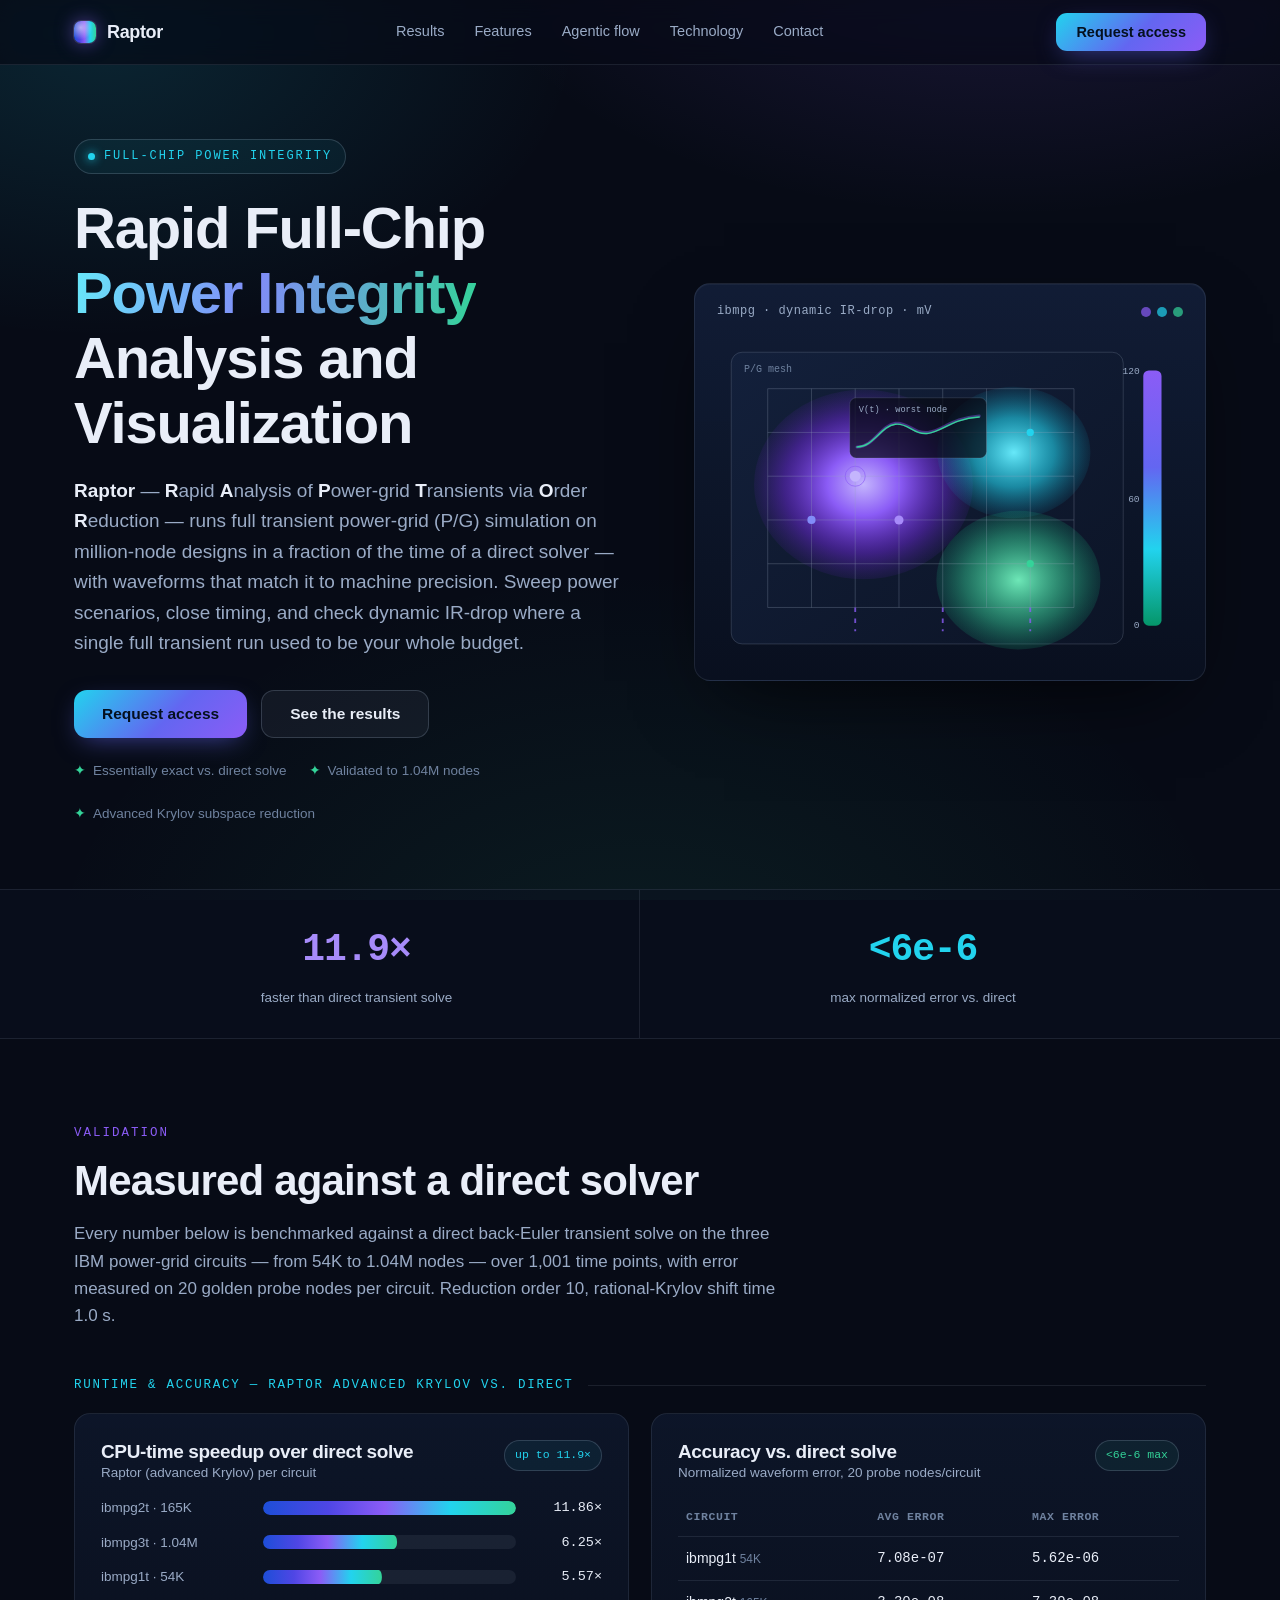
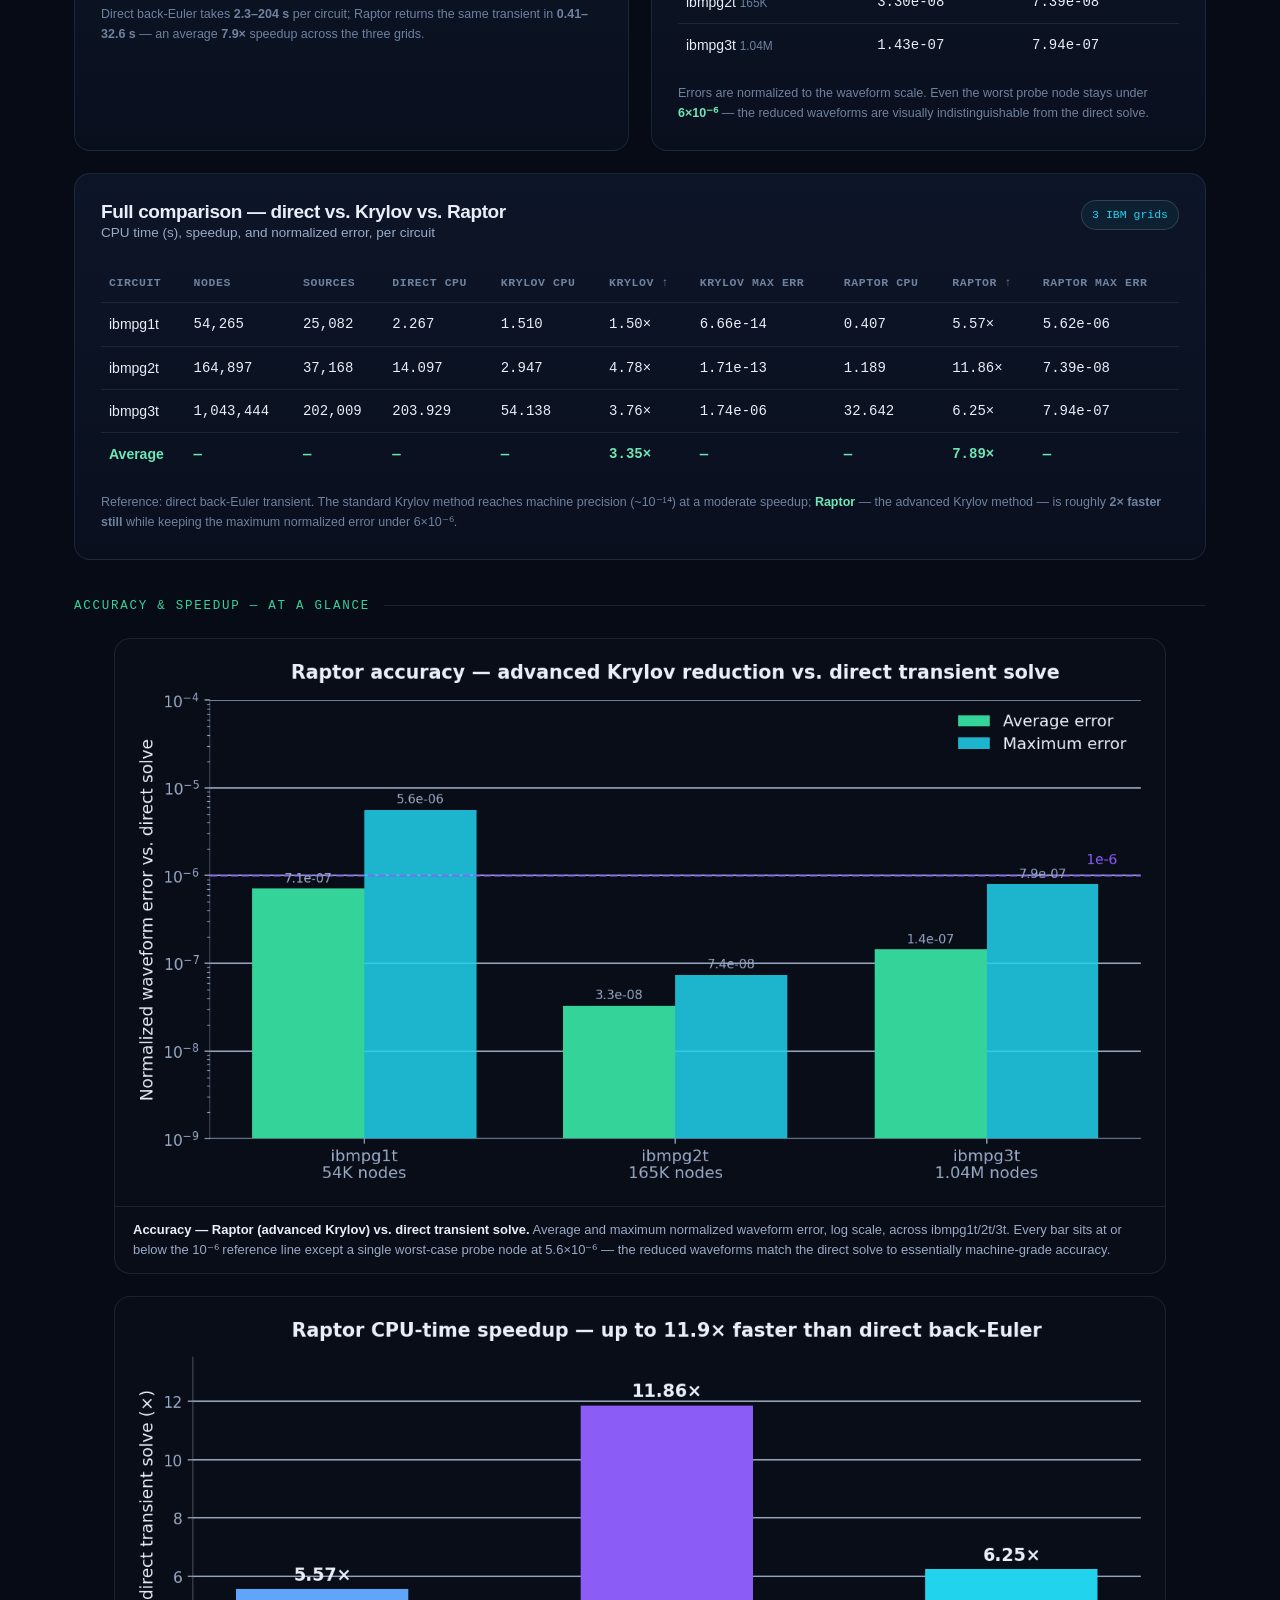
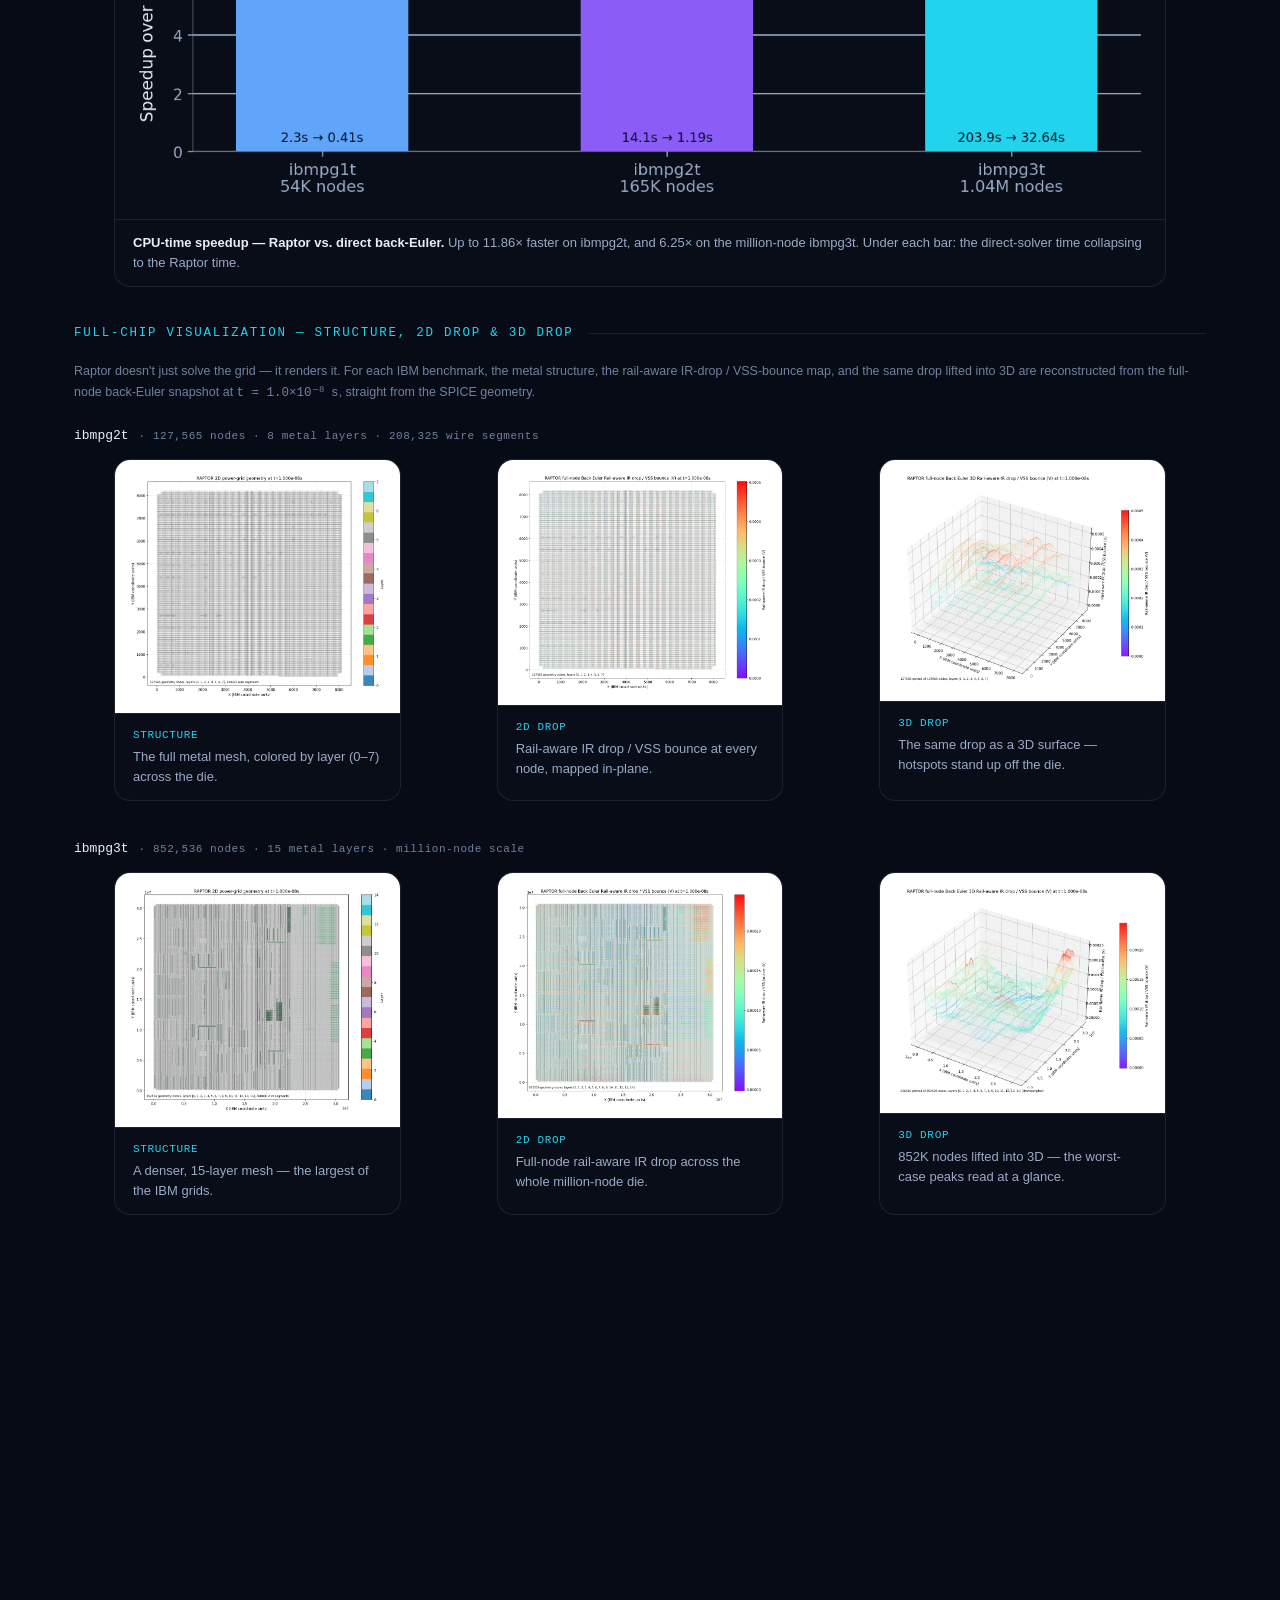
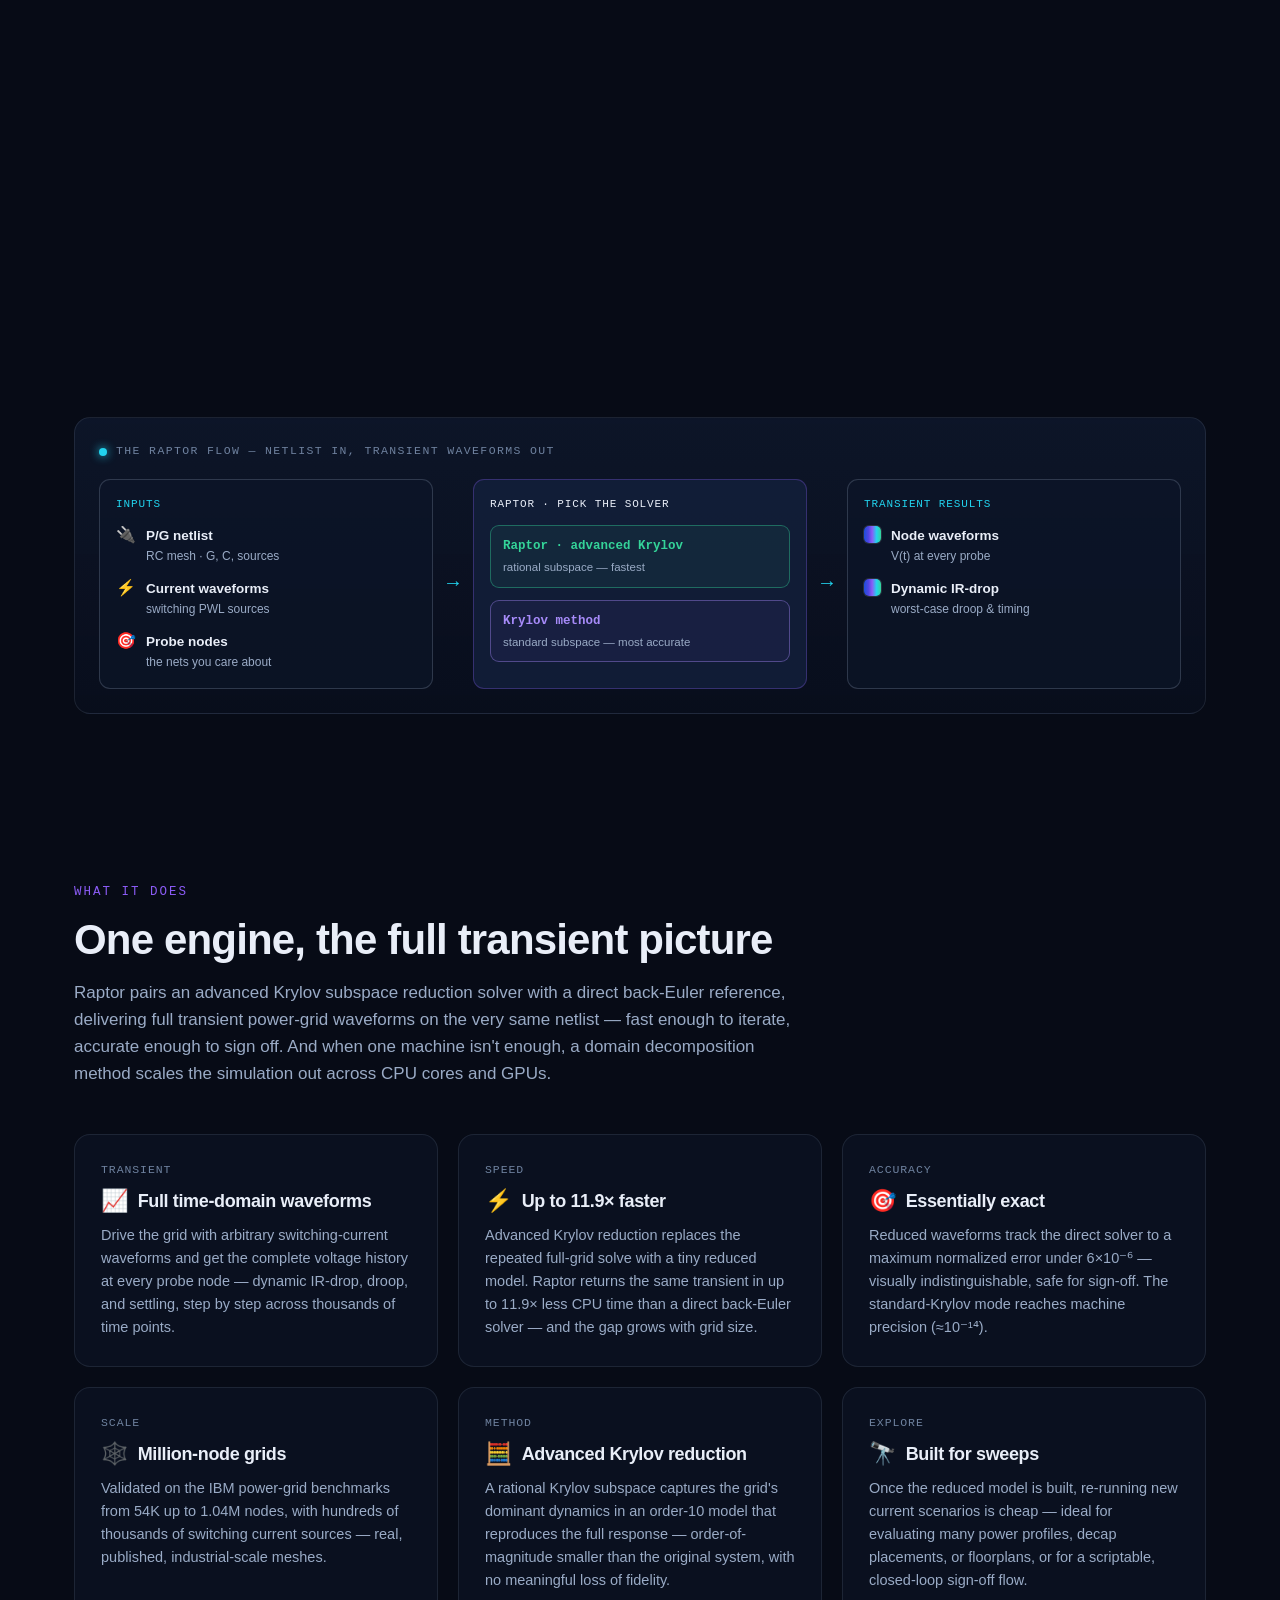
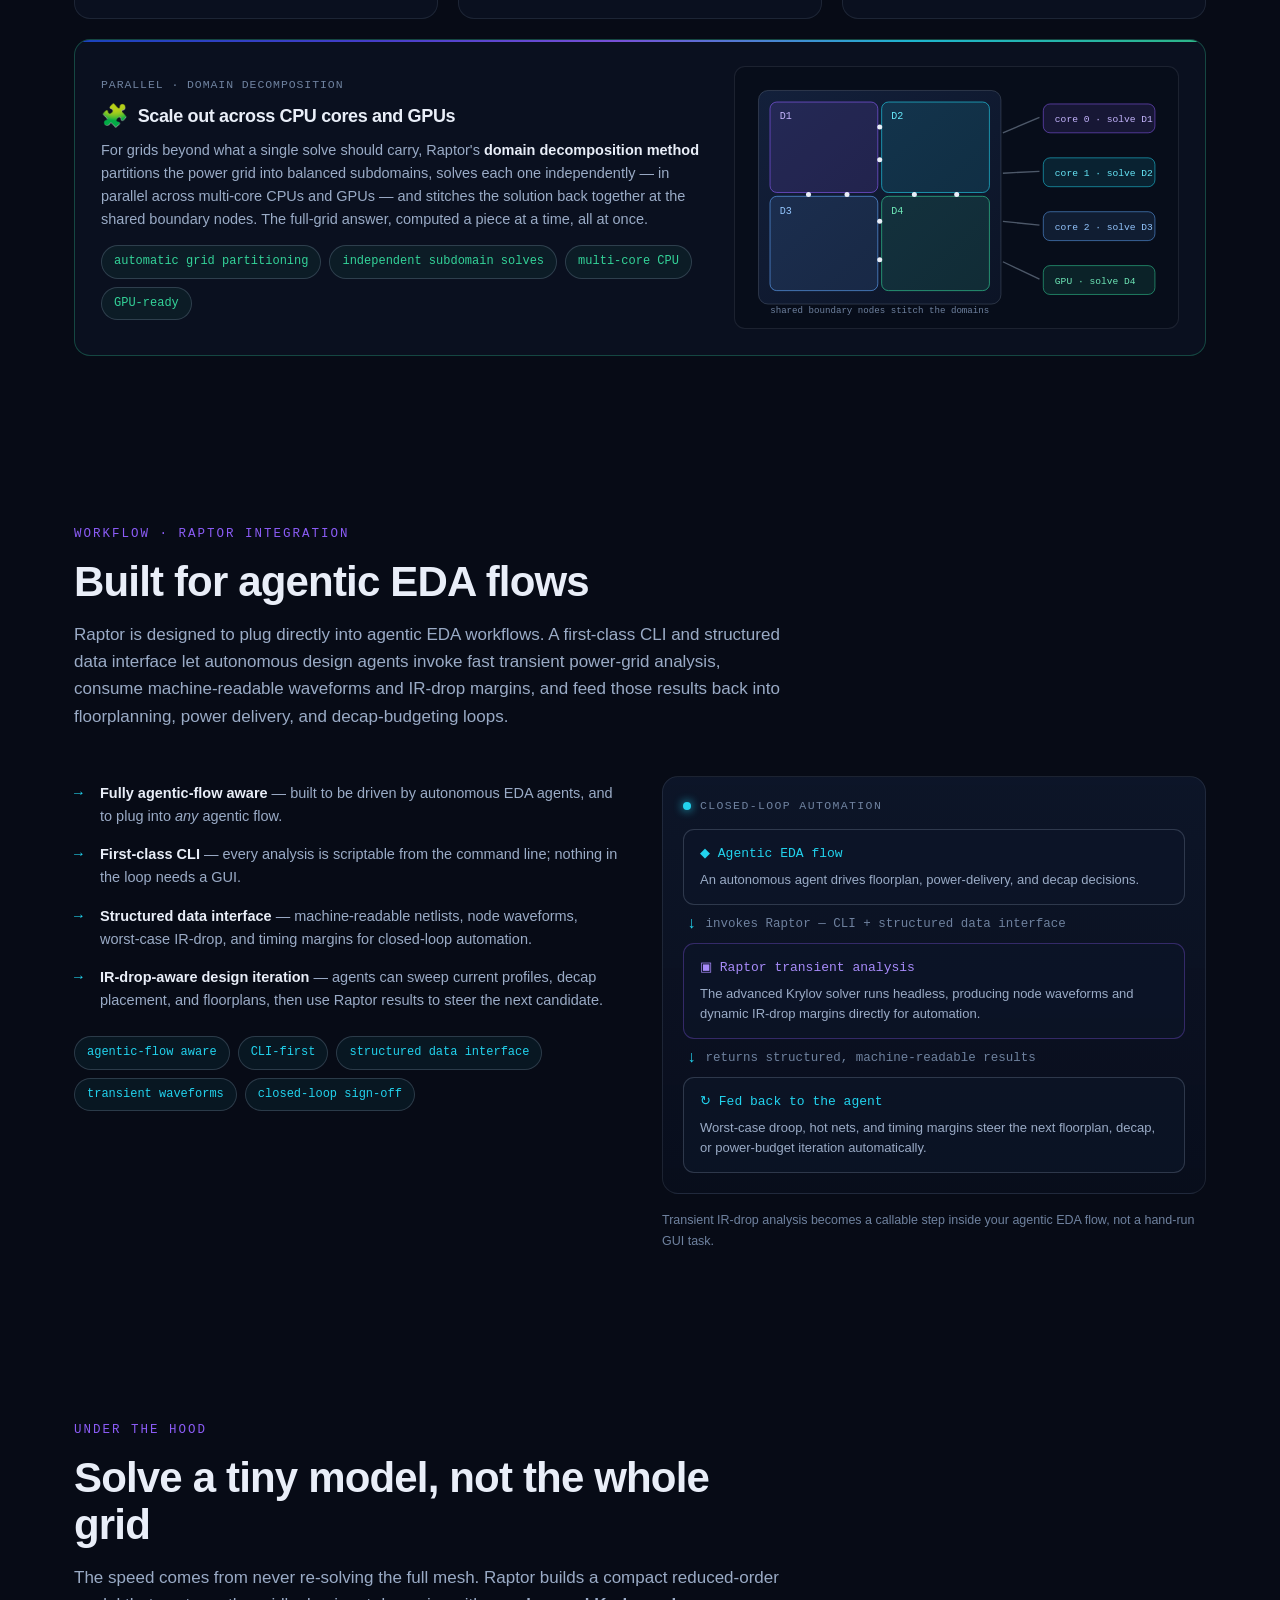
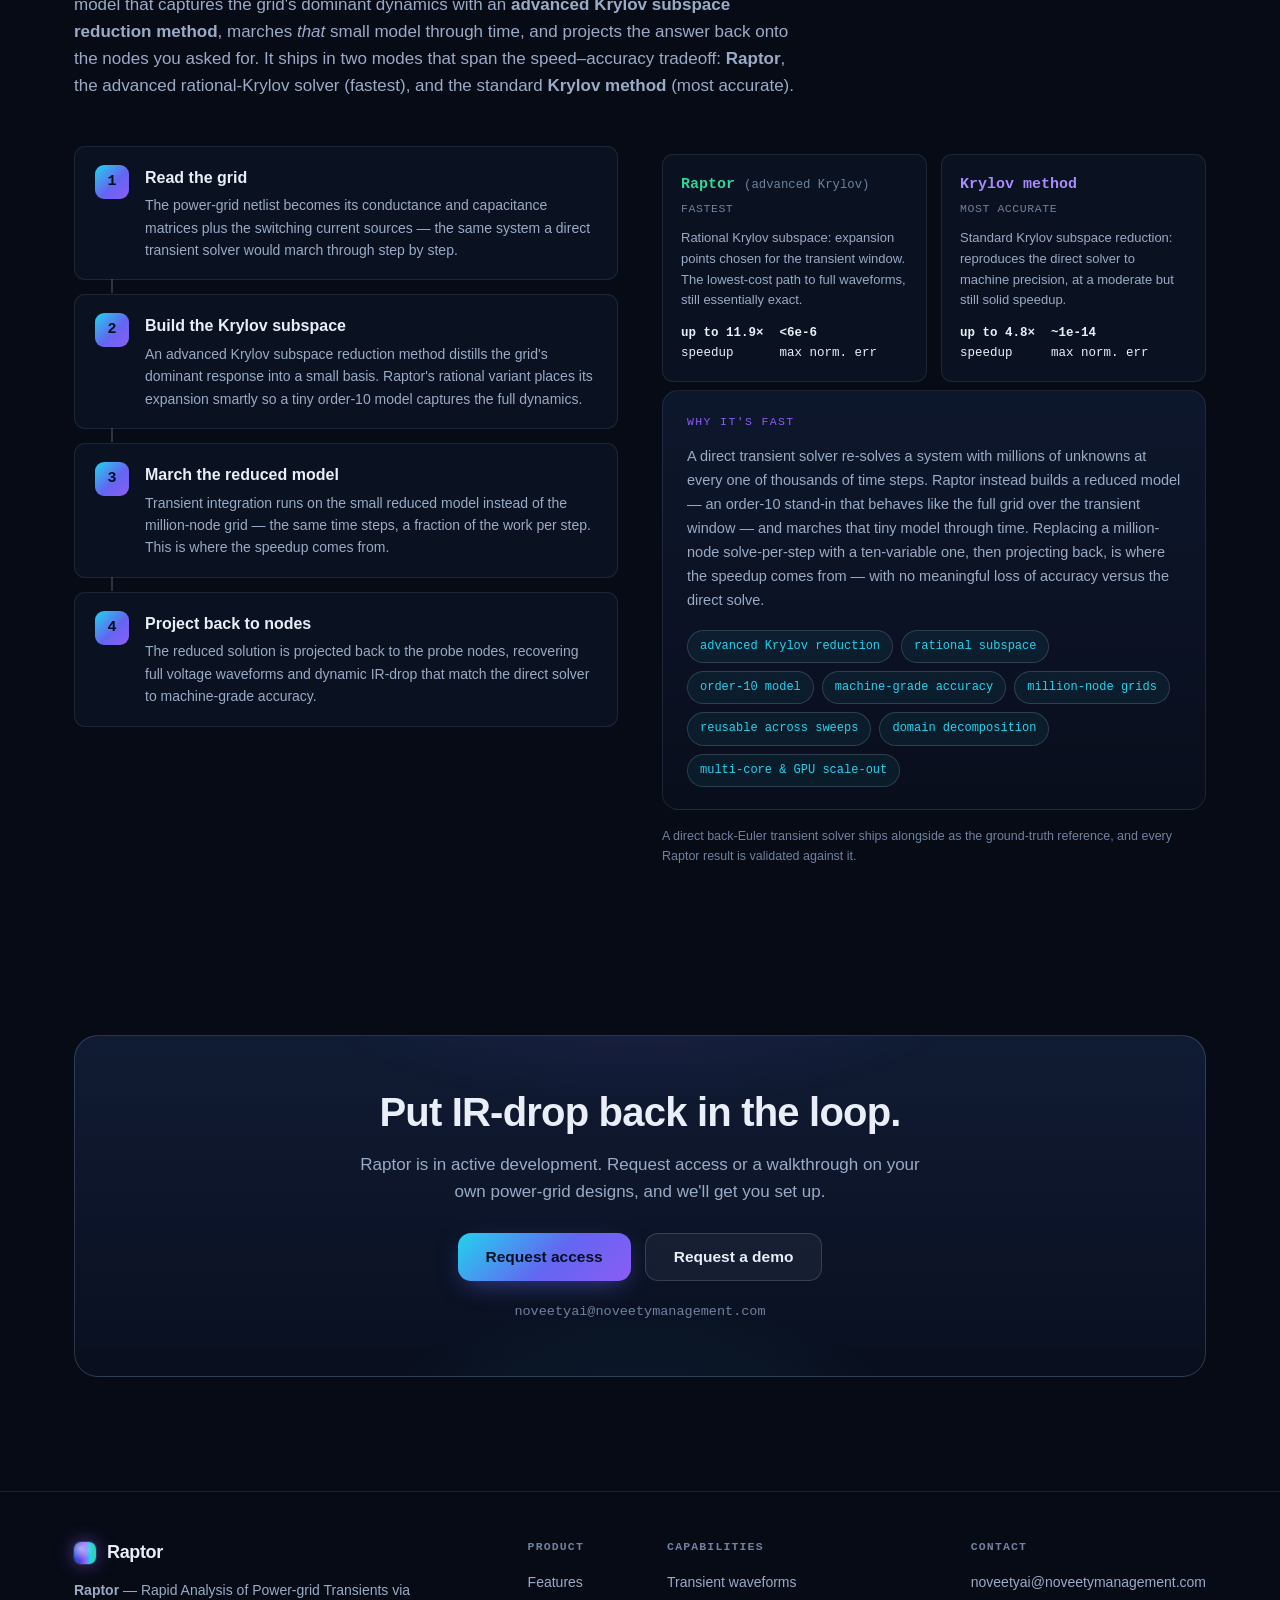
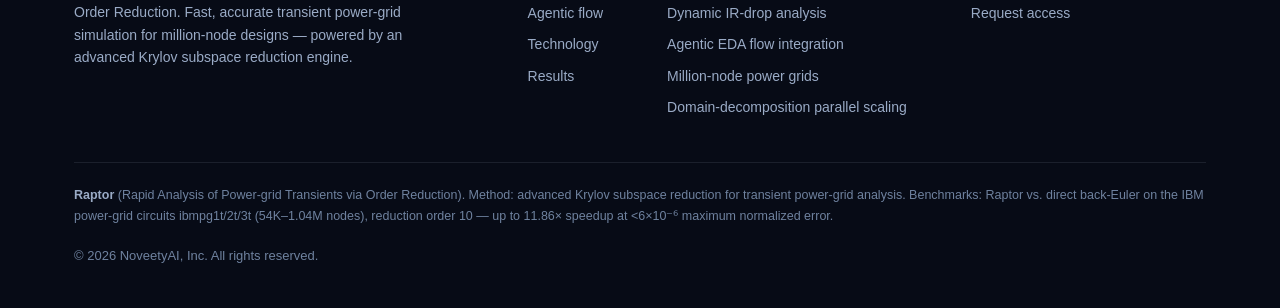
==== commit f4ec9bd3: "remove UCR related languahes" ====
--- a/index.html
+++ b/index.html
@@ -919,10 +919,10 @@
       <h2>Put IR-drop back in the loop.</h2>
       <p>Raptor is in active development. Request access or a walkthrough on your own power-grid designs, and we'll get you set up.</p>
       <div class="cta-btns">
-        <a class="btn btn-primary btn-lg" href="mailto:stan@ece.ucr.edu?subject=Raptor%20access%20request&amp;body=Hi%2C%20I'd%20like%20to%20request%20access%20to%20Raptor.%0A%0AOrganization%3A%0AUse%20case%20(transient%20IR-drop%2C%20grid%20scale)%3A%0AGrid%20size%20(nodes)%3A%0A">Request access</a>
-        <a class="btn btn-ghost btn-lg" href="mailto:stan@ece.ucr.edu?subject=Raptor%20demo%20request">Request a demo</a>
-      </div>
-      <div class="cta-meta">stan@ece.ucr.edu</div>
+        <a class="btn btn-primary btn-lg" href="mailto:noveetyai@noveetymanagement.com?subject=Raptor%20access%20request&amp;body=Hi%2C%20I'd%20like%20to%20request%20access%20to%20Raptor.%0A%0AOrganization%3A%0AUse%20case%20(transient%20IR-drop%2C%20grid%20scale)%3A%0AGrid%20size%20(nodes)%3A%0A">Request access</a>
+        <a class="btn btn-ghost btn-lg" href="mailto:noveetyai@noveetymanagement.com?subject=Raptor%20demo%20request">Request a demo</a>
+      </div>
+      <div class="cta-meta">noveetyai@noveetymanagement.com</div>
     </div>
   </div>
 </section>
@@ -953,16 +953,16 @@
         </div>
         <div class="foot-col">
           <h5>Contact</h5>
-          <a href="mailto:stan@ece.ucr.edu">stan@ece.ucr.edu</a>
+          <a href="mailto:noveetyai@noveetymanagement.com">noveetyai@noveetymanagement.com</a>
           <a href="#contact">Request access</a>
         </div>
       </div>
     </div>
     <div class="cite">
-      <b>Raptor</b> (Rapid Analysis of Power-grid Transients via Order Reduction). Method: advanced Krylov subspace reduction for transient power-grid analysis, developed at University of California, Riverside.
+      <b>Raptor</b> (Rapid Analysis of Power-grid Transients via Order Reduction). Method: advanced Krylov subspace reduction for transient power-grid analysis.
       Benchmarks: Raptor vs. direct back-Euler on the IBM power-grid circuits ibmpg1t/2t/3t (54K–1.04M nodes), reduction order 10 — up to 11.86× speedup at &lt;6×10⁻⁶ maximum normalized error.
     </div>
-    <div class="copyright">© 2026 Raptor · Developed at UC Riverside. All rights reserved.</div>
+    <div class="copyright">© 2026 NoveetyAI, Inc. All rights reserved.</div>
   </div>
 </footer>
 
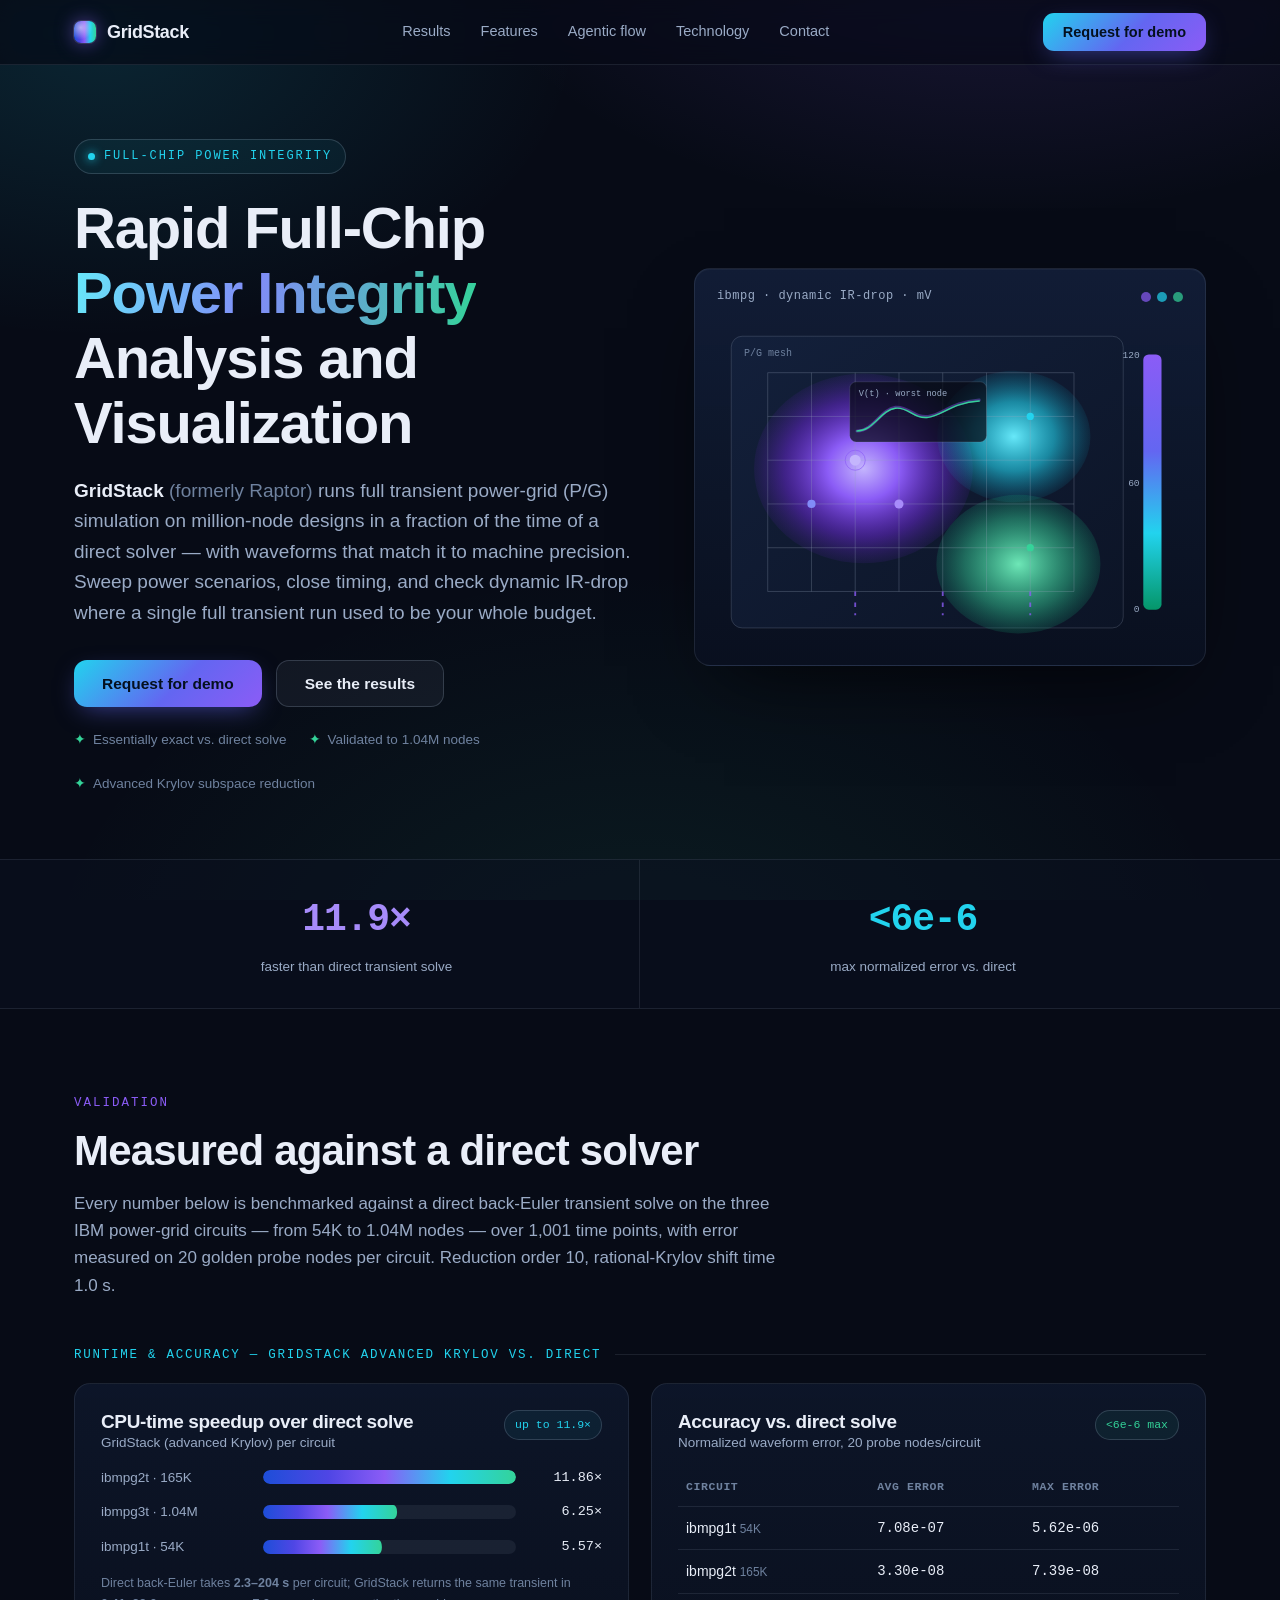
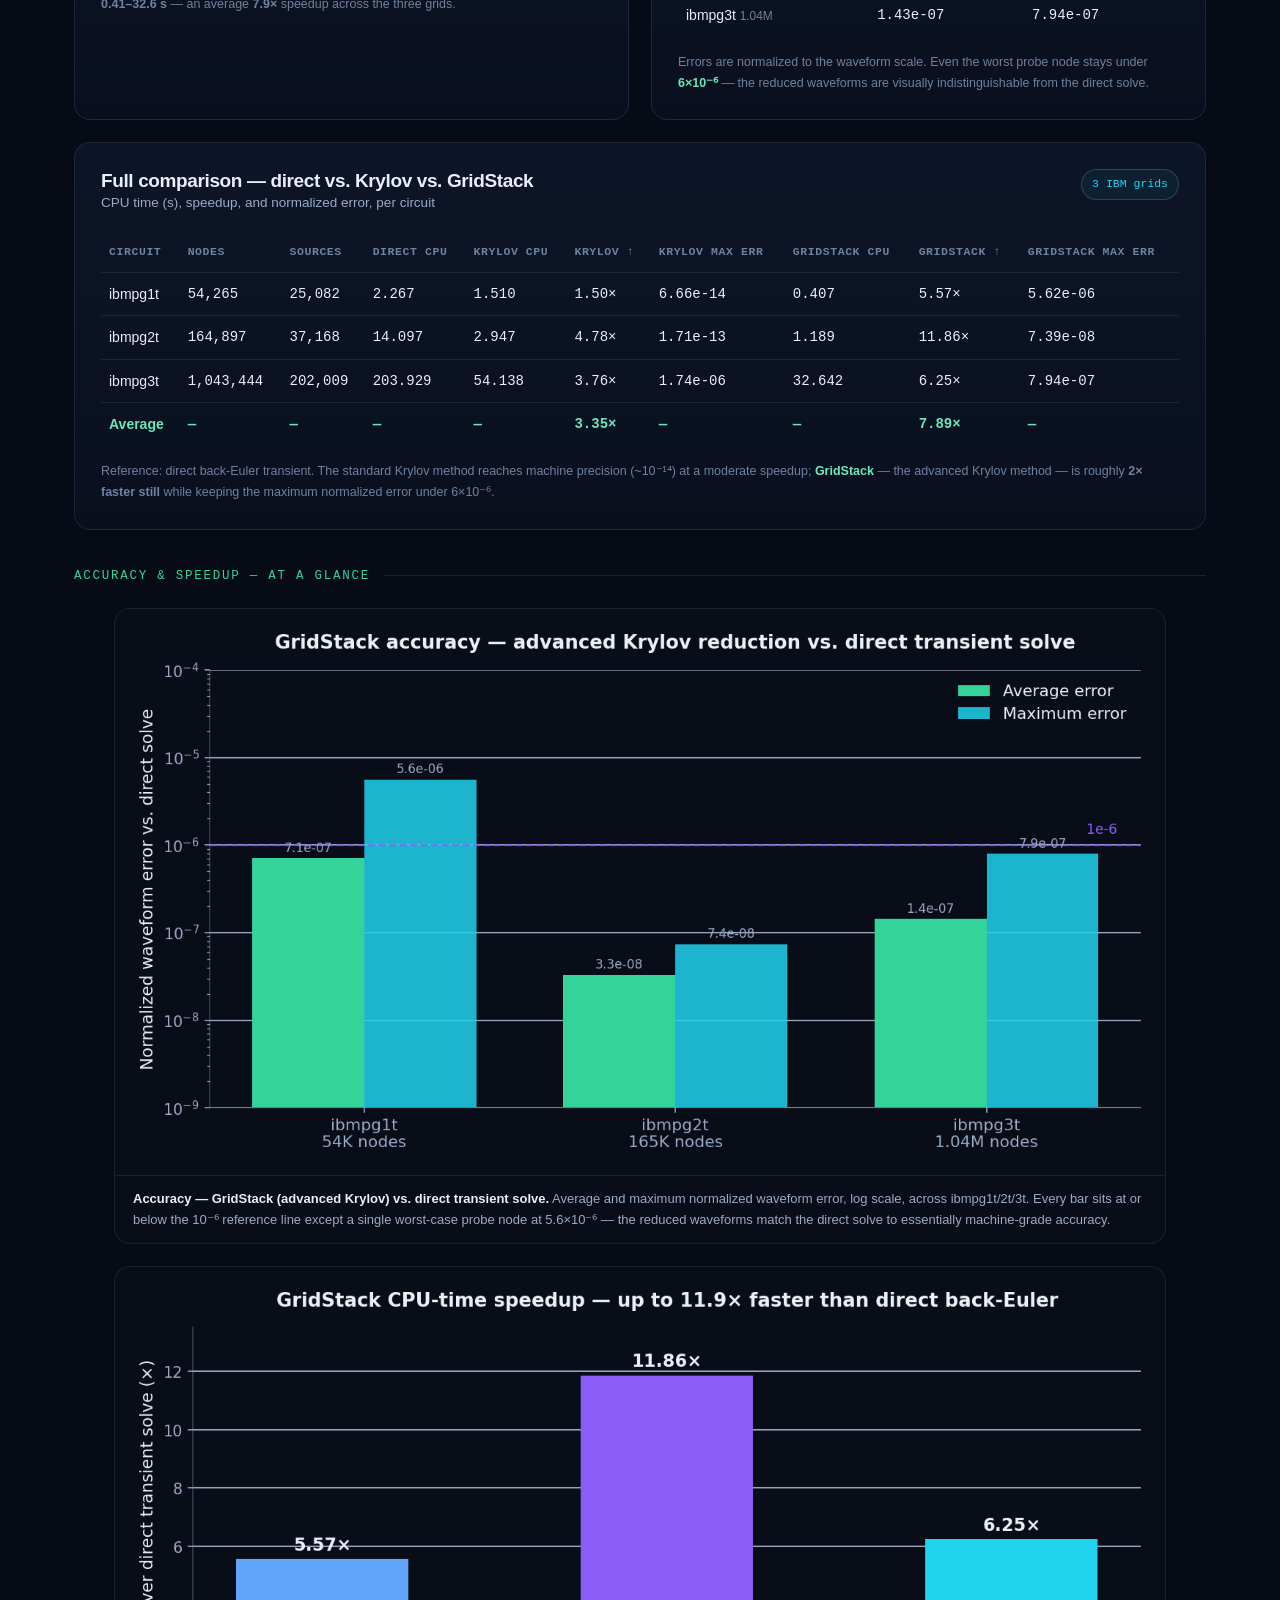
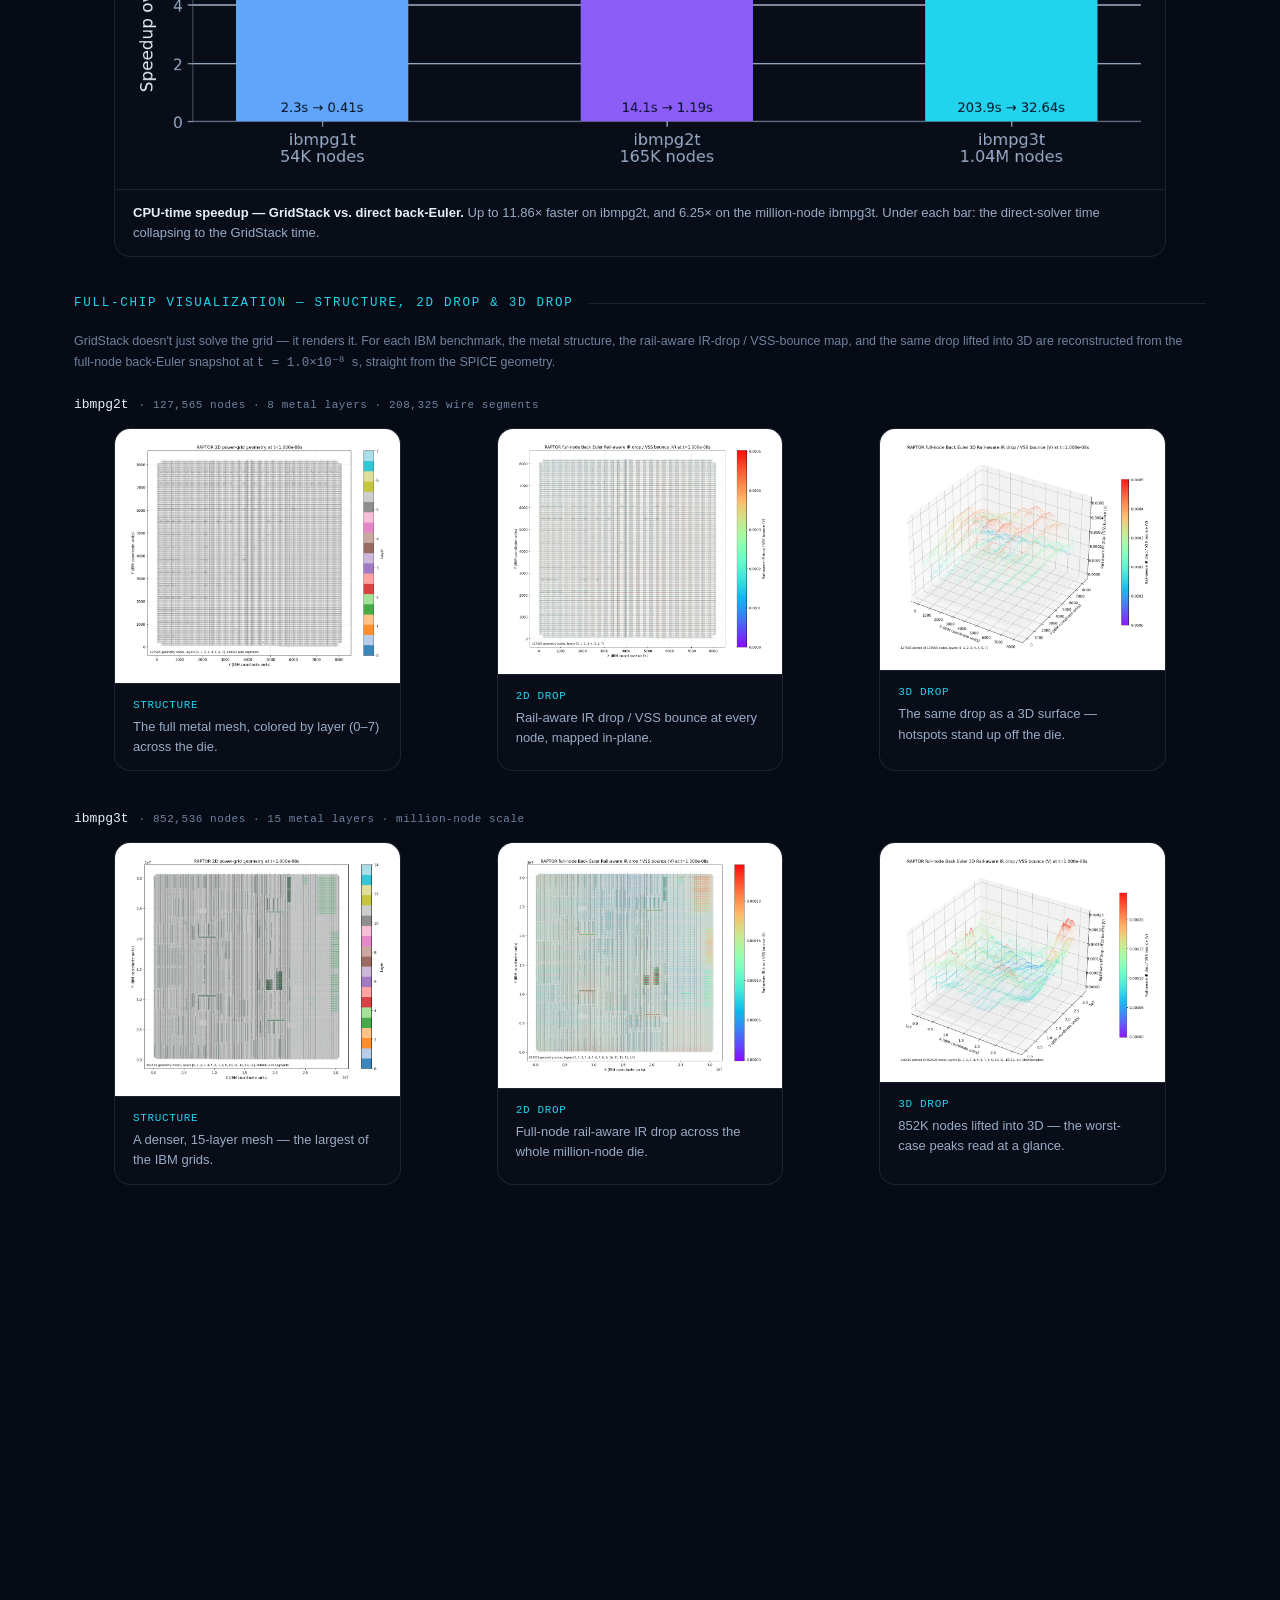
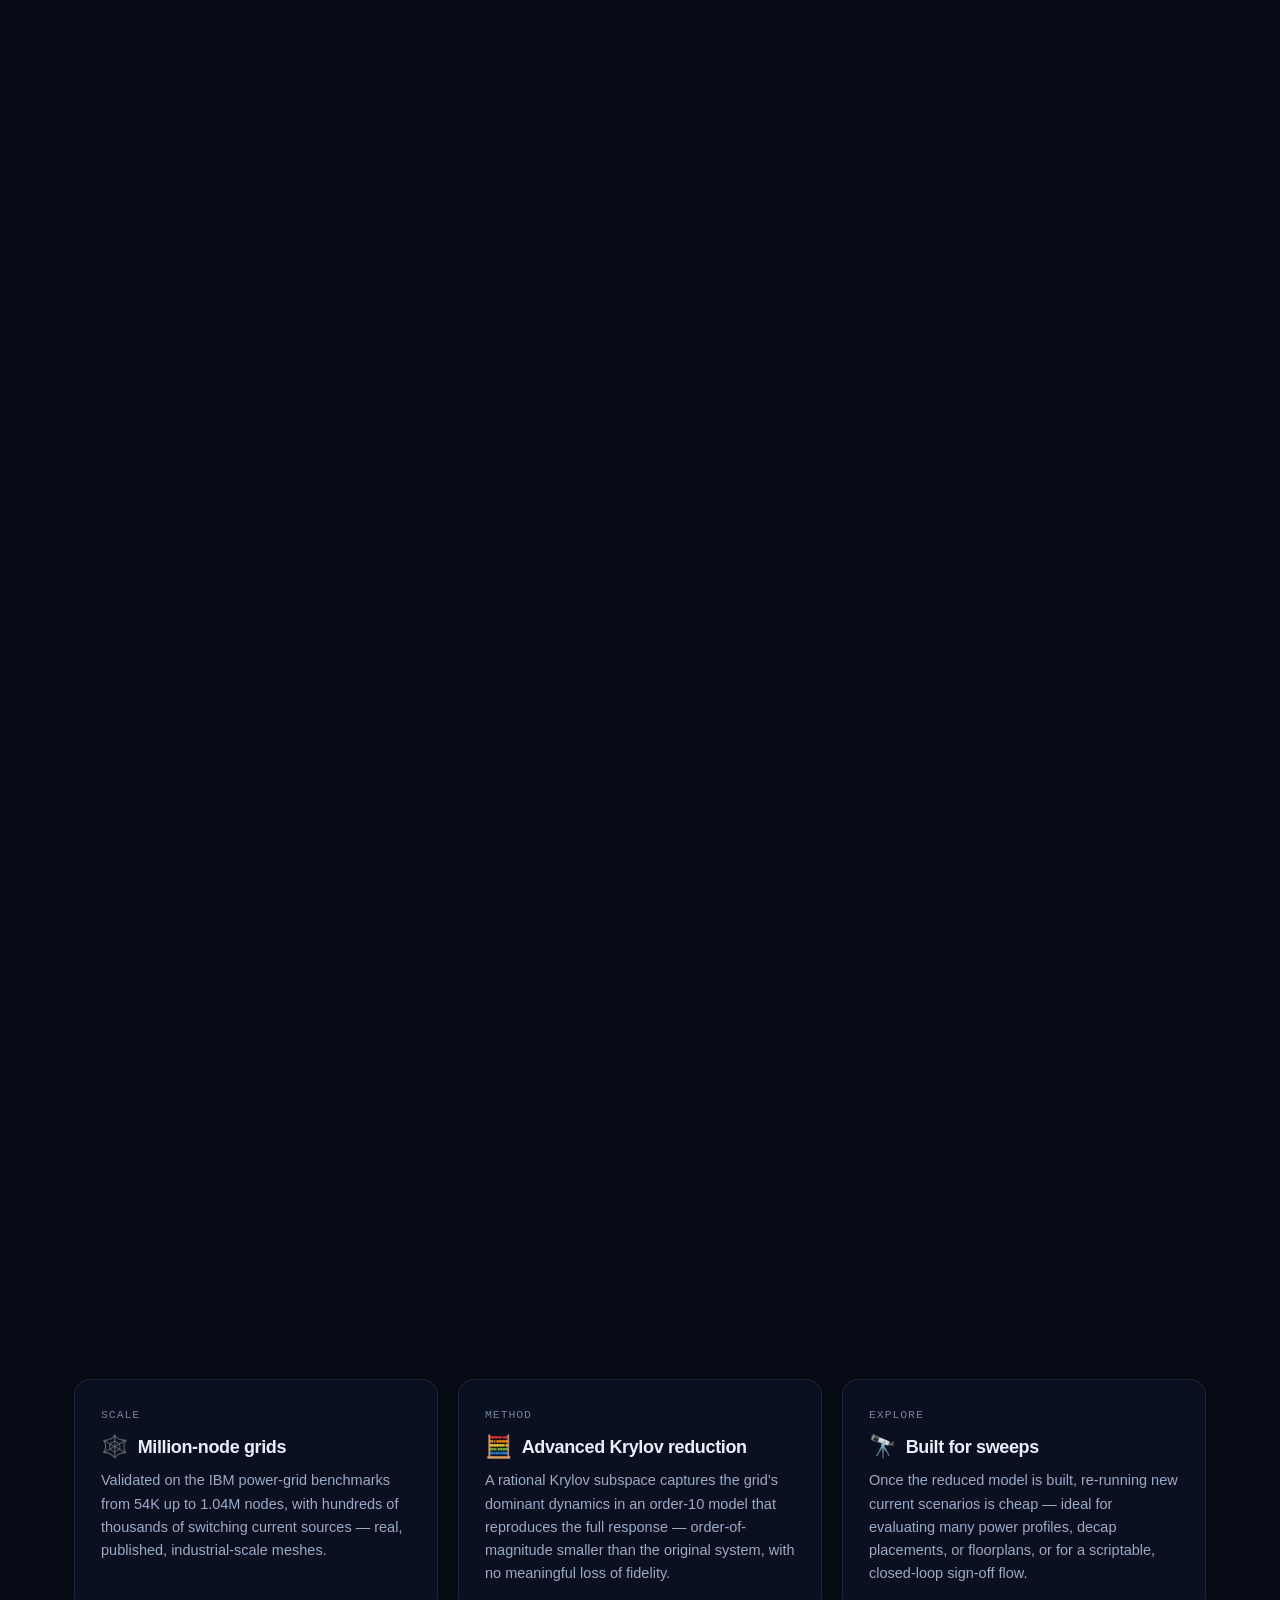
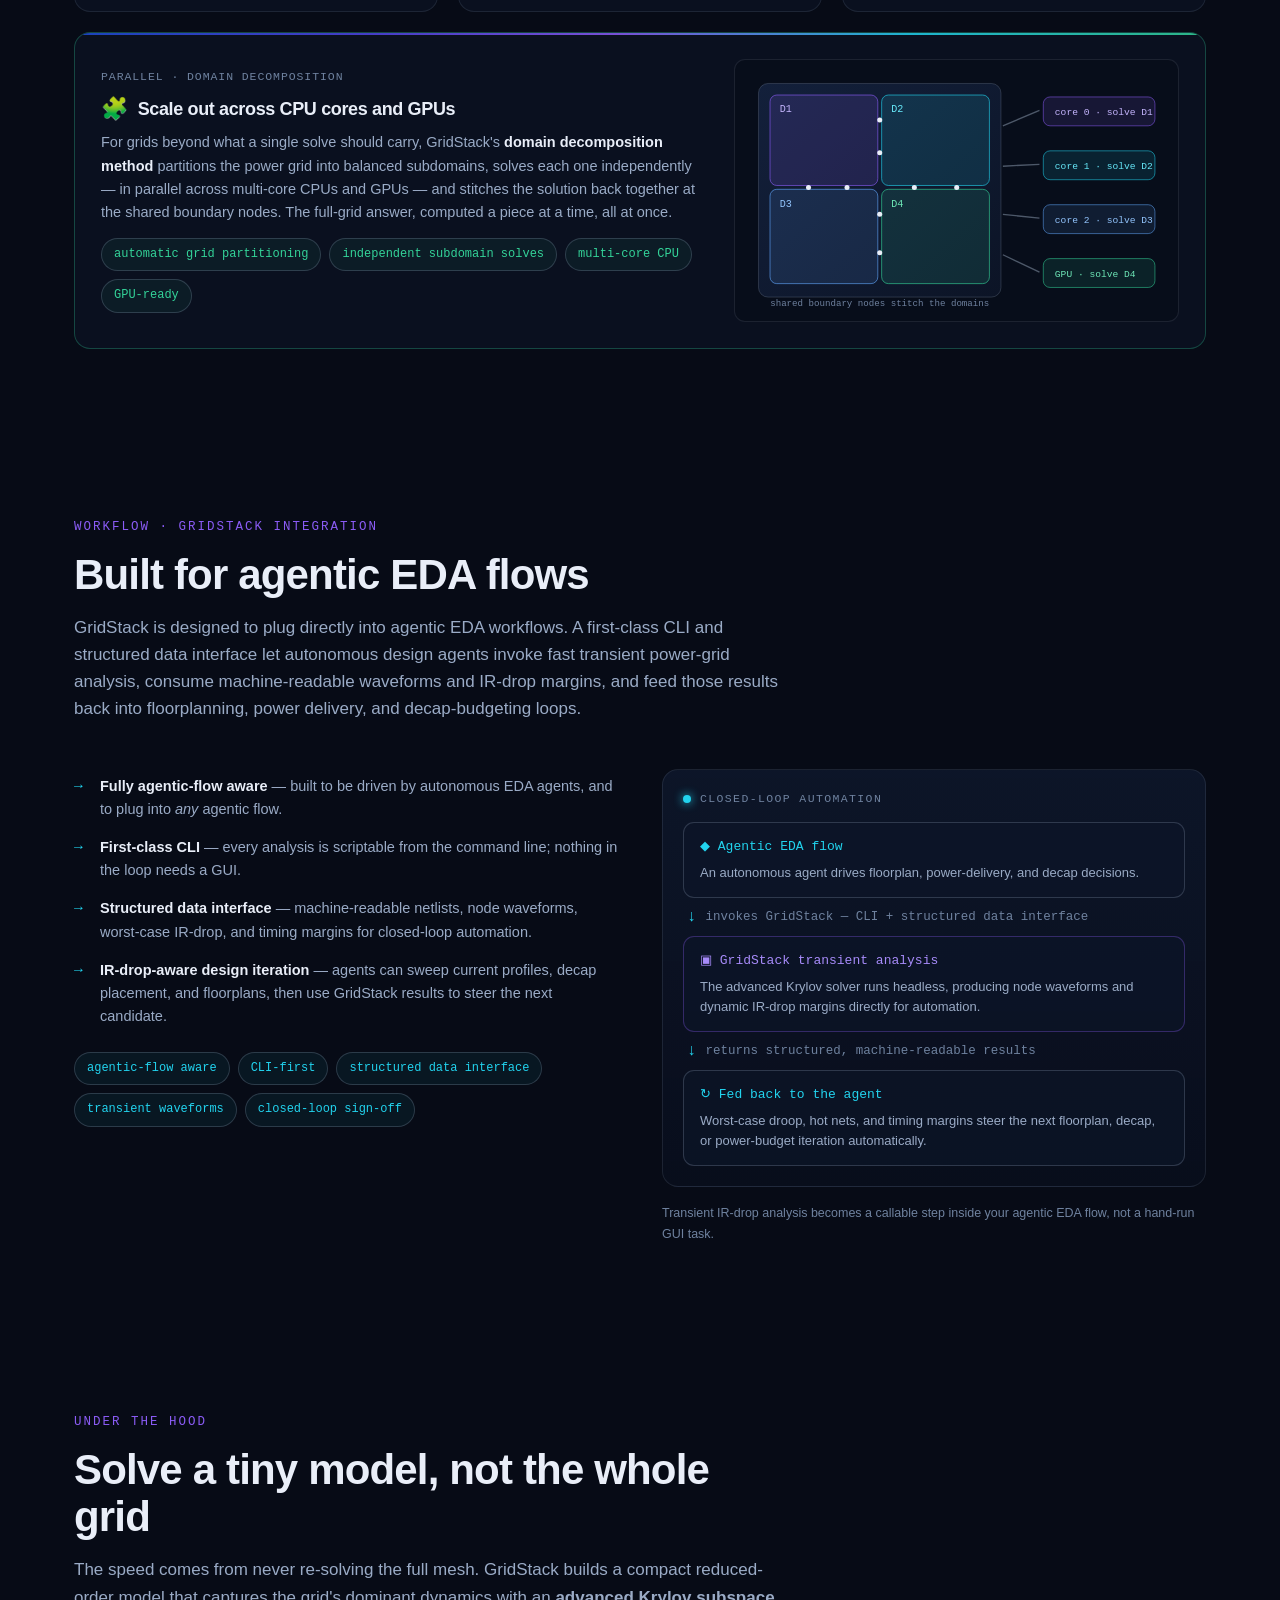
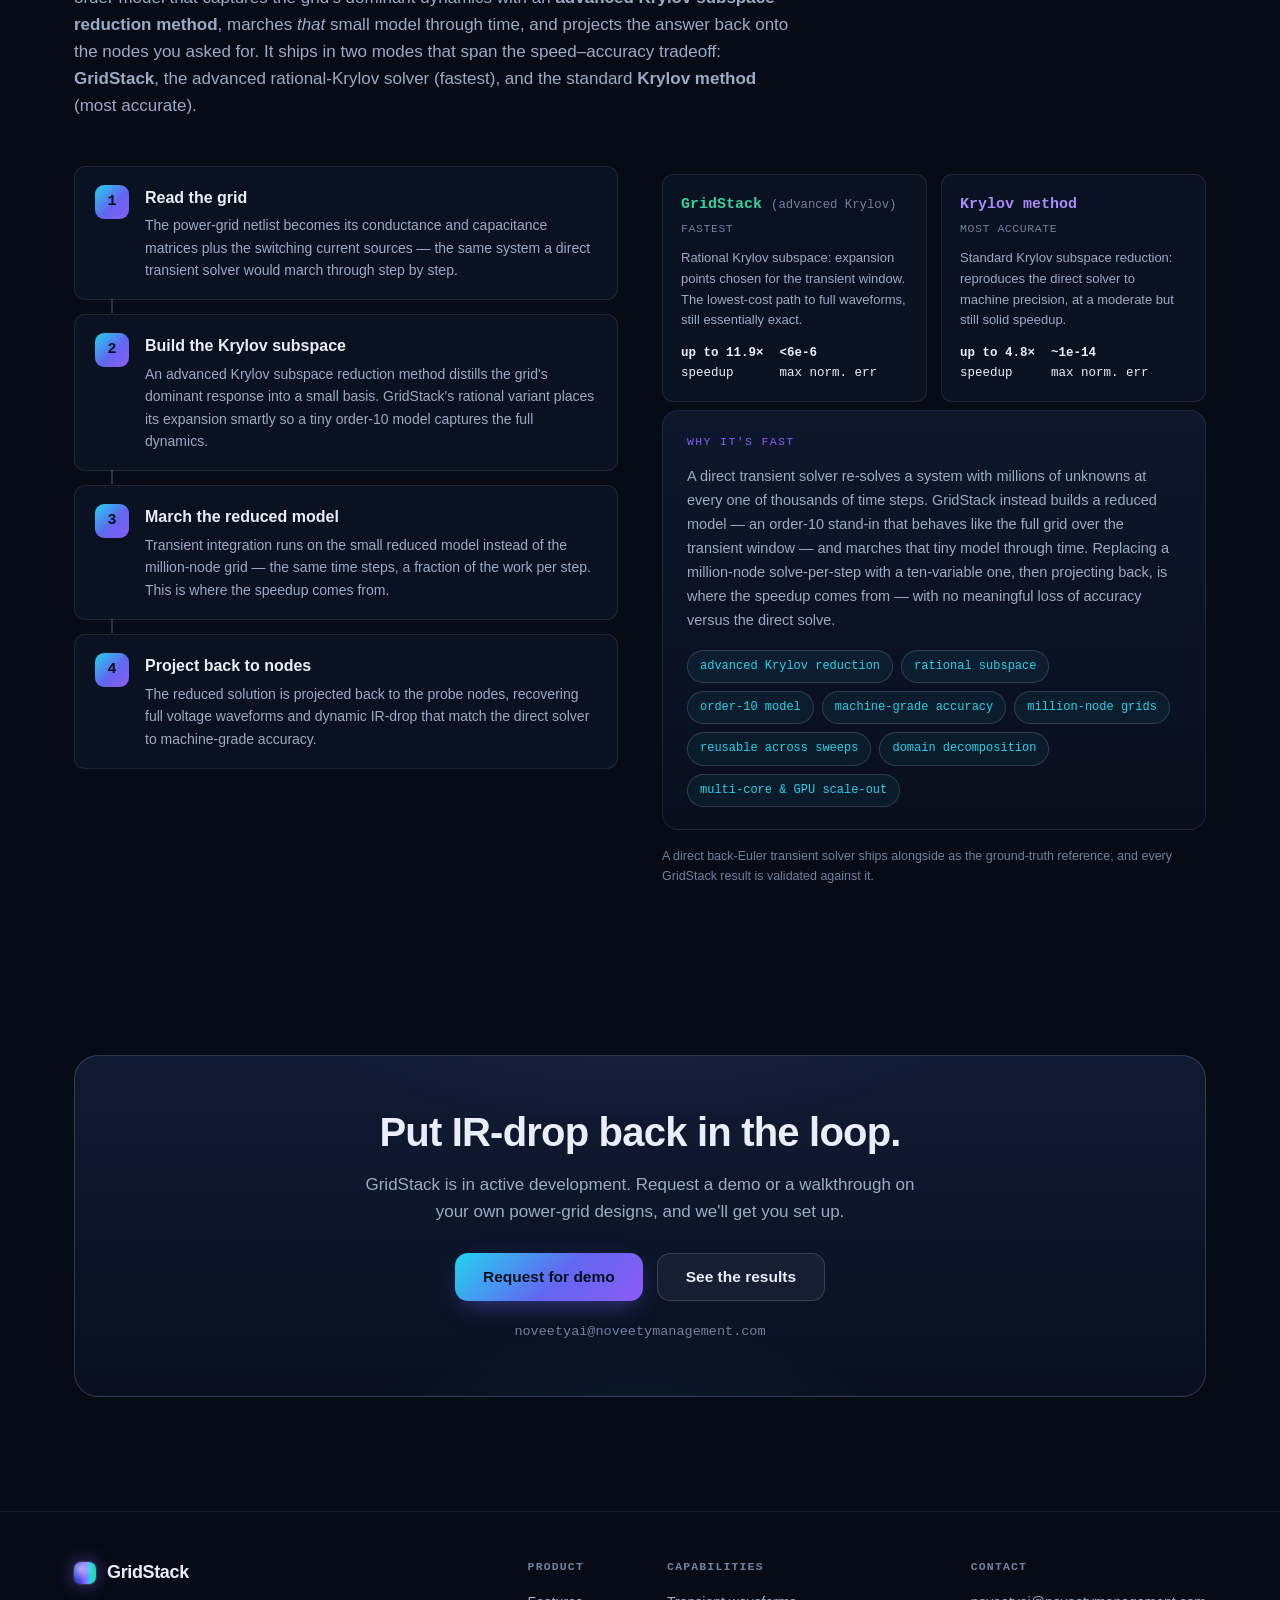
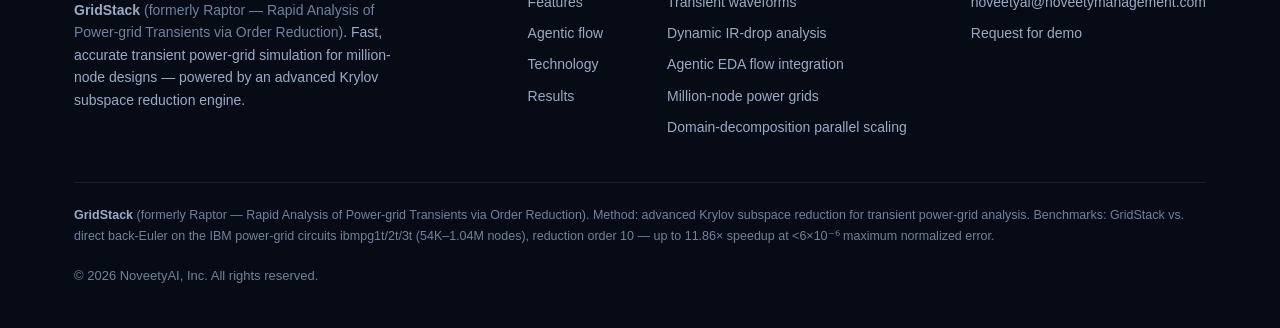
==== commit 3bb9372a: "rename update" ====
--- a/index.html
+++ b/index.html
@@ -3,9 +3,9 @@
 <head>
 <meta charset="UTF-8" />
 <meta name="viewport" content="width=device-width, initial-scale=1.0" />
-<title>Raptor — Rapid Full-Chip Power Integrity Analysis and Visualization</title>
-<meta name="description" content="Raptor delivers rapid full-chip power integrity analysis and visualization — full transient power-grid (IR-drop) simulation for million-node designs, up to 11.9× faster than a direct solver with essentially exact waveforms. Powered by an advanced Krylov subspace reduction engine." />
-<meta property="og:title" content="Raptor — Rapid Full-Chip Power Integrity Analysis and Visualization" />
+<title>GridStack — Rapid Full-Chip Power Integrity Analysis and Visualization</title>
+<meta name="description" content="GridStack delivers rapid full-chip power integrity analysis and visualization — full transient power-grid (IR-drop) simulation for million-node designs, up to 11.9× faster than a direct solver with essentially exact waveforms. Powered by an advanced Krylov subspace reduction engine." />
+<meta property="og:title" content="GridStack — Rapid Full-Chip Power Integrity Analysis and Visualization" />
 <meta property="og:description" content="Rapid full-chip power integrity analysis and visualization: million-node transient power-grid simulation, up to 11.9× faster than a direct solver at machine-grade accuracy, powered by advanced Krylov subspace reduction." />
 <meta property="og:type" content="website" />
 <style>
@@ -354,7 +354,7 @@
 <!-- ============ NAV ============ -->
 <header class="nav">
   <div class="wrap nav-inner">
-    <a class="brand" href="#top"><span class="dot"></span>Raptor</a>
+    <a class="brand" href="#top"><span class="dot"></span>GridStack</a>
     <nav class="nav-links" id="navlinks">
       <a href="#results">Results</a>
       <a href="#features">Features</a>
@@ -363,7 +363,7 @@
       <a href="#contact">Contact</a>
     </nav>
     <div class="nav-cta">
-      <a class="btn btn-primary" href="#contact">Request access</a>
+      <a class="btn btn-primary" href="#contact">Request for demo</a>
       <button class="nav-toggle" id="navtoggle" aria-label="Menu">
         <svg width="24" height="24" viewBox="0 0 24 24" fill="none" stroke="currentColor" stroke-width="2"><path d="M3 6h18M3 12h18M3 18h18"/></svg>
       </button>
@@ -379,9 +379,9 @@
     <div>
       <span class="eyebrow"><span class="pulse"></span>Full-chip power integrity</span>
       <h1>Rapid Full-Chip <span class="grad-text">Power Integrity</span> Analysis and Visualization</h1>
-      <p class="lead"><b style="color:var(--text)">Raptor</b> — <b style="color:var(--text)">R</b>apid <b style="color:var(--text)">A</b>nalysis of <b style="color:var(--text)">P</b>ower-grid <b style="color:var(--text)">T</b>ransients via <b style="color:var(--text)">O</b>rder <b style="color:var(--text)">R</b>eduction — runs full transient power-grid (P/G) simulation on million-node designs in a fraction of the time of a direct solver — with waveforms that match it to machine precision. Sweep power scenarios, close timing, and check dynamic IR-drop where a single full transient run used to be your whole budget.</p>
+      <p class="lead"><b style="color:var(--text)">GridStack</b> <span style="color:var(--muted-2)">(formerly Raptor)</span> runs full transient power-grid (P/G) simulation on million-node designs in a fraction of the time of a direct solver — with waveforms that match it to machine precision. Sweep power scenarios, close timing, and check dynamic IR-drop where a single full transient run used to be your whole budget.</p>
       <div class="hero-cta">
-        <a class="btn btn-primary btn-lg" href="#contact">Request access</a>
+        <a class="btn btn-primary btn-lg" href="#contact">Request for demo</a>
         <a class="btn btn-ghost btn-lg" href="#results">See the results</a>
       </div>
       <div class="hero-sub">
@@ -496,12 +496,12 @@
 
     <!-- SPEED + ACCURACY TABLE -->
     <div class="res-group">
-      <div class="res-label reveal">Runtime &amp; accuracy — Raptor advanced Krylov vs. direct</div>
+      <div class="res-label reveal">Runtime &amp; accuracy — GridStack advanced Krylov vs. direct</div>
       <div class="res-grid">
         <!-- speedup bars -->
         <div class="panel reveal">
           <div class="phead">
-            <div><h3>CPU-time speedup over direct solve</h3><div class="psub">Raptor (advanced Krylov) per circuit</div></div>
+            <div><h3>CPU-time speedup over direct solve</h3><div class="psub">GridStack (advanced Krylov) per circuit</div></div>
             <span class="badge">up to 11.9×</span>
           </div>
           <div class="bars" id="speedbars">
@@ -509,7 +509,7 @@
             <div class="bar-row"><span class="blab">ibmpg3t · 1.04M</span><div class="bar-track"><div class="bar-fill" data-w="53"></div></div><span class="bval">6.25×</span></div>
             <div class="bar-row"><span class="blab">ibmpg1t · 54K</span><div class="bar-track"><div class="bar-fill" data-w="47"></div></div><span class="bval">5.57×</span></div>
           </div>
-          <div class="note">Direct back-Euler takes <b>2.3–204 s</b> per circuit; Raptor returns the same transient in <b>0.41–32.6 s</b> — an average <b>7.9×</b> speedup across the three grids.</div>
+          <div class="note">Direct back-Euler takes <b>2.3–204 s</b> per circuit; GridStack returns the same transient in <b>0.41–32.6 s</b> — an average <b>7.9×</b> speedup across the three grids.</div>
         </div>
 
         <!-- accuracy summary -->
@@ -532,7 +532,7 @@
         <!-- full comparison table -->
         <div class="panel full reveal">
           <div class="phead">
-            <div><h3>Full comparison — direct vs. Krylov vs. Raptor</h3><div class="psub">CPU time (s), speedup, and normalized error, per circuit</div></div>
+            <div><h3>Full comparison — direct vs. Krylov vs. GridStack</h3><div class="psub">CPU time (s), speedup, and normalized error, per circuit</div></div>
             <span class="badge">3 IBM grids</span>
           </div>
           <div class="tbl-scroll">
@@ -542,7 +542,7 @@
                 <th>Circuit</th><th>Nodes</th><th>Sources</th>
                 <th>Direct CPU</th>
                 <th>Krylov CPU</th><th>Krylov ↑</th><th>Krylov max err</th>
-                <th>Raptor CPU</th><th>Raptor ↑</th><th>Raptor max err</th>
+                <th>GridStack CPU</th><th>GridStack ↑</th><th>GridStack max err</th>
               </tr>
             </thead>
             <tbody>
@@ -573,7 +573,7 @@
             </tbody>
           </table>
           </div>
-          <div class="note">Reference: direct back-Euler transient. The standard Krylov method reaches machine precision (~10⁻¹⁴) at a moderate speedup; <b style="color:#6ee7b7">Raptor</b> — the advanced Krylov method — is roughly <b>2× faster still</b> while keeping the maximum normalized error under 6×10⁻⁶.</div>
+          <div class="note">Reference: direct back-Euler transient. The standard Krylov method reaches machine precision (~10⁻¹⁴) at a moderate speedup; <b style="color:#6ee7b7">GridStack</b> — the advanced Krylov method — is roughly <b>2× faster still</b> while keeping the maximum normalized error under 6×10⁻⁶.</div>
         </div>
       </div>
     </div>
@@ -583,39 +583,39 @@
       <div class="res-label warm reveal">Accuracy &amp; speedup — at a glance</div>
 
       <figure class="fig reveal">
-        <img src="assets/figs/accuracy_comparison.png" alt="Normalized waveform error of Raptor's advanced Krylov reduction vs. direct solve, across the three IBM power-grid circuits" loading="lazy" onerror="this.closest('.fig').classList.add('noimg')">
+        <img src="assets/figs/accuracy_comparison.png" alt="Normalized waveform error of GridStack's advanced Krylov reduction vs. direct solve, across the three IBM power-grid circuits" loading="lazy" onerror="this.closest('.fig').classList.add('noimg')">
         <div class="ph">assets/figs/accuracy_comparison.png — regenerate with gen_plots.py (see README)</div>
-        <figcaption><b>Accuracy — Raptor (advanced Krylov) vs. direct transient solve.</b> Average and maximum normalized waveform error, log scale, across ibmpg1t/2t/3t. Every bar sits at or below the 10⁻⁶ reference line except a single worst-case probe node at 5.6×10⁻⁶ — the reduced waveforms match the direct solve to essentially machine-grade accuracy.</figcaption>
+        <figcaption><b>Accuracy — GridStack (advanced Krylov) vs. direct transient solve.</b> Average and maximum normalized waveform error, log scale, across ibmpg1t/2t/3t. Every bar sits at or below the 10⁻⁶ reference line except a single worst-case probe node at 5.6×10⁻⁶ — the reduced waveforms match the direct solve to essentially machine-grade accuracy.</figcaption>
       </figure>
 
       <figure class="fig reveal">
-        <img src="assets/figs/speedup_comparison.png" alt="Raptor CPU-time speedup over the direct back-Euler transient solve for the three IBM power-grid circuits" loading="lazy" onerror="this.closest('.fig').classList.add('noimg')">
+        <img src="assets/figs/speedup_comparison.png" alt="GridStack CPU-time speedup over the direct back-Euler transient solve for the three IBM power-grid circuits" loading="lazy" onerror="this.closest('.fig').classList.add('noimg')">
         <div class="ph">assets/figs/speedup_comparison.png — regenerate with gen_plots.py (see README)</div>
-        <figcaption><b>CPU-time speedup — Raptor vs. direct back-Euler.</b> Up to 11.86× faster on ibmpg2t, and 6.25× on the million-node ibmpg3t. Under each bar: the direct-solver time collapsing to the Raptor time.</figcaption>
+        <figcaption><b>CPU-time speedup — GridStack vs. direct back-Euler.</b> Up to 11.86× faster on ibmpg2t, and 6.25× on the million-node ibmpg3t. Under each bar: the direct-solver time collapsing to the GridStack time.</figcaption>
       </figure>
     </div>
 
     <!-- FULL-CHIP VIEWS -->
     <div class="res-group">
       <div class="res-label reveal">Full-chip visualization — structure, 2D drop &amp; 3D drop</div>
-      <p class="note" style="margin:0 0 6px">Raptor doesn't just solve the grid — it renders it. For each IBM benchmark, the metal structure, the rail-aware IR-drop / VSS-bounce map, and the same drop lifted into 3D are reconstructed from the full-node back-Euler snapshot at <span class="mono">t = 1.0×10⁻⁸ s</span>, straight from the SPICE geometry.</p>
+      <p class="note" style="margin:0 0 6px">GridStack doesn't just solve the grid — it renders it. For each IBM benchmark, the metal structure, the rail-aware IR-drop / VSS-bounce map, and the same drop lifted into 3D are reconstructed from the full-node back-Euler snapshot at <span class="mono">t = 1.0×10⁻⁸ s</span>, straight from the SPICE geometry.</p>
 
       <!-- ibmpg2t -->
       <div class="design-row reveal">
         <div class="drow-head">ibmpg2t <span class="dtag">· 127,565 nodes · 8 metal layers · 208,325 wire segments</span></div>
         <div class="fig-3">
           <figure class="fig">
-            <img src="assets/figs/views/ibmpg2t_structure_2d.png" alt="Raptor 2D power-grid geometry for ibmpg2t, colored by metal layer" loading="lazy" onerror="this.closest('.fig').classList.add('noimg')">
+            <img src="assets/figs/views/ibmpg2t_structure_2d.png" alt="GridStack 2D power-grid geometry for ibmpg2t, colored by metal layer" loading="lazy" onerror="this.closest('.fig').classList.add('noimg')">
             <div class="ph">assets/figs/views/ibmpg2t_structure_2d.png</div>
             <figcaption><span class="step">Structure</span>The full metal mesh, colored by layer (0–7) across the die.</figcaption>
           </figure>
           <figure class="fig">
-            <img src="assets/figs/views/ibmpg2t_drop_2d.png" alt="Raptor 2D rail-aware IR-drop / VSS-bounce map for ibmpg2t" loading="lazy" onerror="this.closest('.fig').classList.add('noimg')">
+            <img src="assets/figs/views/ibmpg2t_drop_2d.png" alt="GridStack 2D rail-aware IR-drop / VSS-bounce map for ibmpg2t" loading="lazy" onerror="this.closest('.fig').classList.add('noimg')">
             <div class="ph">assets/figs/views/ibmpg2t_drop_2d.png</div>
             <figcaption><span class="step">2D drop</span>Rail-aware IR drop / VSS bounce at every node, mapped in-plane.</figcaption>
           </figure>
           <figure class="fig">
-            <img src="assets/figs/views/ibmpg2t_drop_3d.png" alt="Raptor 3D rail-aware IR-drop / VSS-bounce surface for ibmpg2t" loading="lazy" onerror="this.closest('.fig').classList.add('noimg')">
+            <img src="assets/figs/views/ibmpg2t_drop_3d.png" alt="GridStack 3D rail-aware IR-drop / VSS-bounce surface for ibmpg2t" loading="lazy" onerror="this.closest('.fig').classList.add('noimg')">
             <div class="ph">assets/figs/views/ibmpg2t_drop_3d.png</div>
             <figcaption><span class="step">3D drop</span>The same drop as a 3D surface — hotspots stand up off the die.</figcaption>
           </figure>
@@ -627,17 +627,17 @@
         <div class="drow-head">ibmpg3t <span class="dtag">· 852,536 nodes · 15 metal layers · million-node scale</span></div>
         <div class="fig-3">
           <figure class="fig">
-            <img src="assets/figs/views/ibmpg3t_structure_2d.png" alt="Raptor 2D power-grid geometry for ibmpg3t, colored by metal layer" loading="lazy" onerror="this.closest('.fig').classList.add('noimg')">
+            <img src="assets/figs/views/ibmpg3t_structure_2d.png" alt="GridStack 2D power-grid geometry for ibmpg3t, colored by metal layer" loading="lazy" onerror="this.closest('.fig').classList.add('noimg')">
             <div class="ph">assets/figs/views/ibmpg3t_structure_2d.png</div>
             <figcaption><span class="step">Structure</span>A denser, 15-layer mesh — the largest of the IBM grids.</figcaption>
           </figure>
           <figure class="fig">
-            <img src="assets/figs/views/ibmpg3t_drop_2d.png" alt="Raptor 2D rail-aware IR-drop / VSS-bounce map for ibmpg3t" loading="lazy" onerror="this.closest('.fig').classList.add('noimg')">
+            <img src="assets/figs/views/ibmpg3t_drop_2d.png" alt="GridStack 2D rail-aware IR-drop / VSS-bounce map for ibmpg3t" loading="lazy" onerror="this.closest('.fig').classList.add('noimg')">
             <div class="ph">assets/figs/views/ibmpg3t_drop_2d.png</div>
             <figcaption><span class="step">2D drop</span>Full-node rail-aware IR drop across the whole million-node die.</figcaption>
           </figure>
           <figure class="fig">
-            <img src="assets/figs/views/ibmpg3t_drop_3d.png" alt="Raptor 3D rail-aware IR-drop / VSS-bounce surface for ibmpg3t" loading="lazy" onerror="this.closest('.fig').classList.add('noimg')">
+            <img src="assets/figs/views/ibmpg3t_drop_3d.png" alt="GridStack 3D rail-aware IR-drop / VSS-bounce surface for ibmpg3t" loading="lazy" onerror="this.closest('.fig').classList.add('noimg')">
             <div class="ph">assets/figs/views/ibmpg3t_drop_3d.png</div>
             <figcaption><span class="step">3D drop</span>852K nodes lifted into 3D — the worst-case peaks read at a glance.</figcaption>
           </figure>
@@ -673,7 +673,7 @@
       </div>
     </div>
     <div class="toolflow reveal">
-      <div class="tf-head"><span class="loopdot"></span>The Raptor flow — netlist in, transient waveforms out</div>
+      <div class="tf-head"><span class="loopdot"></span>The GridStack flow — netlist in, transient waveforms out</div>
       <div class="tf-row">
         <div class="tf-stage">
           <div class="tf-label">Inputs</div>
@@ -683,8 +683,8 @@
         </div>
         <div class="tf-arrow">→</div>
         <div class="tf-stage engine">
-          <div class="tf-label">Raptor · pick the solver</div>
-          <div class="tf-algo fast"><b>Raptor · advanced Krylov</b><span>rational subspace — fastest</span></div>
+          <div class="tf-label">GridStack · pick the solver</div>
+          <div class="tf-algo fast"><b>GridStack · advanced Krylov</b><span>rational subspace — fastest</span></div>
           <div class="tf-algo acc"><b>Krylov method</b><span>standard subspace — most accurate</span></div>
         </div>
         <div class="tf-arrow">→</div>
@@ -704,7 +704,7 @@
     <div class="sec-head reveal">
       <div class="kicker">What it does</div>
       <h2>One engine, the full transient picture</h2>
-      <p>Raptor pairs an advanced Krylov subspace reduction solver with a direct back-Euler reference, delivering full transient power-grid waveforms on the very same netlist — fast enough to iterate, accurate enough to sign off. And when one machine isn't enough, a domain decomposition method scales the simulation out across CPU cores and GPUs.</p>
+      <p>GridStack pairs an advanced Krylov subspace reduction solver with a direct back-Euler reference, delivering full transient power-grid waveforms on the very same netlist — fast enough to iterate, accurate enough to sign off. And when one machine isn't enough, a domain decomposition method scales the simulation out across CPU cores and GPUs.</p>
     </div>
     <div class="features">
       <div class="feat reveal">
@@ -715,7 +715,7 @@
       <div class="feat reveal">
         <div class="tag">SPEED</div>
         <h3><span class="emoji">⚡</span> Up to 11.9× faster</h3>
-        <p>Advanced Krylov reduction replaces the repeated full-grid solve with a tiny reduced model. Raptor returns the same transient in up to 11.9× less CPU time than a direct back-Euler solver — and the gap grows with grid size.</p>
+        <p>Advanced Krylov reduction replaces the repeated full-grid solve with a tiny reduced model. GridStack returns the same transient in up to 11.9× less CPU time than a direct back-Euler solver — and the gap grows with grid size.</p>
       </div>
       <div class="feat reveal">
         <div class="tag">ACCURACY</div>
@@ -741,7 +741,7 @@
         <div>
           <div class="tag">PARALLEL · DOMAIN DECOMPOSITION</div>
           <h3><span class="emoji">🧩</span> Scale out across CPU cores and GPUs</h3>
-          <p>For grids beyond what a single solve should carry, Raptor's <b style="color:var(--text)">domain decomposition method</b> partitions the power grid into balanced subdomains, solves each one independently — in parallel across multi-core CPUs and GPUs — and stitches the solution back together at the shared boundary nodes. The full-grid answer, computed a piece at a time, all at once.</p>
+          <p>For grids beyond what a single solve should carry, GridStack's <b style="color:var(--text)">domain decomposition method</b> partitions the power grid into balanced subdomains, solves each one independently — in parallel across multi-core CPUs and GPUs — and stitches the solution back together at the shared boundary nodes. The full-grid answer, computed a piece at a time, all at once.</p>
           <div class="dd-chips">
             <span class="chip">automatic grid partitioning</span>
             <span class="chip">independent subdomain solves</span>
@@ -804,9 +804,9 @@
 <section id="agentic">
   <div class="wrap">
     <div class="sec-head reveal">
-      <div class="kicker">Workflow · Raptor integration</div>
+      <div class="kicker">Workflow · GridStack integration</div>
       <h2>Built for agentic EDA flows</h2>
-      <p>Raptor is designed to plug directly into agentic EDA workflows. A first-class CLI and structured data interface let autonomous design agents invoke fast transient power-grid analysis, consume machine-readable waveforms and IR-drop margins, and feed those results back into floorplanning, power delivery, and decap-budgeting loops.</p>
+      <p>GridStack is designed to plug directly into agentic EDA workflows. A first-class CLI and structured data interface let autonomous design agents invoke fast transient power-grid analysis, consume machine-readable waveforms and IR-drop margins, and feed those results back into floorplanning, power delivery, and decap-budgeting loops.</p>
     </div>
     <div class="tech-grid">
       <div class="reveal">
@@ -814,7 +814,7 @@
           <li><b>Fully agentic-flow aware</b> — built to be driven by autonomous EDA agents, and to plug into <i>any</i> agentic flow.</li>
           <li><b>First-class CLI</b> — every analysis is scriptable from the command line; nothing in the loop needs a GUI.</li>
           <li><b>Structured data interface</b> — machine-readable netlists, node waveforms, worst-case IR-drop, and timing margins for closed-loop automation.</li>
-          <li><b>IR-drop-aware design iteration</b> — agents can sweep current profiles, decap placement, and floorplans, then use Raptor results to steer the next candidate.</li>
+          <li><b>IR-drop-aware design iteration</b> — agents can sweep current profiles, decap placement, and floorplans, then use GridStack results to steer the next candidate.</li>
         </ul>
         <div class="chips" style="margin-top:24px">
           <span class="chip">agentic-flow aware</span>
@@ -831,9 +831,9 @@
             <div class="ft">◆ Agentic EDA flow</div>
             <div class="fd">An autonomous agent drives floorplan, power-delivery, and decap decisions.</div>
           </div>
-          <div class="floarrow"><span class="ax">↓</span> invokes Raptor — CLI + structured data interface</div>
+          <div class="floarrow"><span class="ax">↓</span> invokes GridStack — CLI + structured data interface</div>
           <div class="flonode engine">
-            <div class="ft">▣ Raptor transient analysis</div>
+            <div class="ft">▣ GridStack transient analysis</div>
             <div class="fd">The advanced Krylov solver runs headless, producing node waveforms and dynamic IR-drop margins directly for automation.</div>
           </div>
           <div class="floarrow"><span class="ax">↓</span> returns structured, machine-readable results</div>
@@ -854,7 +854,7 @@
     <div class="sec-head reveal">
       <div class="kicker">Under the hood</div>
       <h2>Solve a tiny model, not the whole grid</h2>
-      <p>The speed comes from never re-solving the full mesh. Raptor builds a compact reduced-order model that captures the grid's dominant dynamics with an <b>advanced Krylov subspace reduction method</b>, marches <i>that</i> small model through time, and projects the answer back onto the nodes you asked for. It ships in two modes that span the speed–accuracy tradeoff: <b>Raptor</b>, the advanced rational-Krylov solver (fastest), and the standard <b>Krylov method</b> (most accurate).</p>
+      <p>The speed comes from never re-solving the full mesh. GridStack builds a compact reduced-order model that captures the grid's dominant dynamics with an <b>advanced Krylov subspace reduction method</b>, marches <i>that</i> small model through time, and projects the answer back onto the nodes you asked for. It ships in two modes that span the speed–accuracy tradeoff: <b>GridStack</b>, the advanced rational-Krylov solver (fastest), and the standard <b>Krylov method</b> (most accurate).</p>
     </div>
     <div class="tech-grid">
       <div class="pipe reveal">
@@ -864,7 +864,7 @@
         </div>
         <div class="pipe-step">
           <span class="n">2</span>
-          <div><h4>Build the Krylov subspace</h4><p>An advanced Krylov subspace reduction method distills the grid's dominant response into a small basis. Raptor's rational variant places its expansion smartly so a tiny order-10 model captures the full dynamics.</p></div>
+          <div><h4>Build the Krylov subspace</h4><p>An advanced Krylov subspace reduction method distills the grid's dominant response into a small basis. GridStack's rational variant places its expansion smartly so a tiny order-10 model captures the full dynamics.</p></div>
         </div>
         <div class="pipe-step">
           <span class="n">3</span>
@@ -879,7 +879,7 @@
       <div>
         <div class="twocard reveal">
           <div class="solver fast">
-            <div class="nm">Raptor <span class="paren">(advanced Krylov)</span></div>
+            <div class="nm">GridStack <span class="paren">(advanced Krylov)</span></div>
             <div class="role">fastest</div>
             <p>Rational Krylov subspace: expansion points chosen for the transient window. The lowest-cost path to full waveforms, still essentially exact.</p>
             <div class="kv"><span><b>up to 11.9×</b><br>speedup</span><span><b>&lt;6e-6</b><br>max norm. err</span></div>
@@ -894,7 +894,7 @@
 
         <div class="eqbox reveal">
           <div class="label">Why it's fast</div>
-          <p class="why">A direct transient solver re-solves a system with millions of unknowns at every one of thousands of time steps. Raptor instead builds a reduced model — an order-10 stand-in that behaves like the full grid over the transient window — and marches that tiny model through time. Replacing a million-node solve-per-step with a ten-variable one, then projecting back, is where the speedup comes from — with no meaningful loss of accuracy versus the direct solve.</p>
+          <p class="why">A direct transient solver re-solves a system with millions of unknowns at every one of thousands of time steps. GridStack instead builds a reduced model — an order-10 stand-in that behaves like the full grid over the transient window — and marches that tiny model through time. Replacing a million-node solve-per-step with a ten-variable one, then projecting back, is where the speedup comes from — with no meaningful loss of accuracy versus the direct solve.</p>
           <div class="chips">
             <span class="chip">advanced Krylov reduction</span>
             <span class="chip">rational subspace</span>
@@ -906,7 +906,7 @@
             <span class="chip">multi-core &amp; GPU scale-out</span>
           </div>
         </div>
-        <p class="note">A direct back-Euler transient solver ships alongside as the ground-truth reference, and every Raptor result is validated against it.</p>
+        <p class="note">A direct back-Euler transient solver ships alongside as the ground-truth reference, and every GridStack result is validated against it.</p>
       </div>
     </div>
   </div>
@@ -917,10 +917,10 @@
   <div class="wrap">
     <div class="cta-band reveal">
       <h2>Put IR-drop back in the loop.</h2>
-      <p>Raptor is in active development. Request access or a walkthrough on your own power-grid designs, and we'll get you set up.</p>
+      <p>GridStack is in active development. Request a demo or a walkthrough on your own power-grid designs, and we'll get you set up.</p>
       <div class="cta-btns">
-        <a class="btn btn-primary btn-lg" href="mailto:noveetyai@noveetymanagement.com?subject=Raptor%20access%20request&amp;body=Hi%2C%20I'd%20like%20to%20request%20access%20to%20Raptor.%0A%0AOrganization%3A%0AUse%20case%20(transient%20IR-drop%2C%20grid%20scale)%3A%0AGrid%20size%20(nodes)%3A%0A">Request access</a>
-        <a class="btn btn-ghost btn-lg" href="mailto:noveetyai@noveetymanagement.com?subject=Raptor%20demo%20request">Request a demo</a>
+        <a class="btn btn-primary btn-lg" href="mailto:noveetyai@noveetymanagement.com?subject=GridStack%20demo%20request&amp;body=Hi%2C%20I'd%20like%20to%20request%20a%20demo%20of%20GridStack.%0A%0AOrganization%3A%0AUse%20case%20(transient%20IR-drop%2C%20grid%20scale)%3A%0AGrid%20size%20(nodes)%3A%0A">Request for demo</a>
+        <a class="btn btn-ghost btn-lg" href="#results">See the results</a>
       </div>
       <div class="cta-meta">noveetyai@noveetymanagement.com</div>
     </div>
@@ -932,8 +932,8 @@
   <div class="wrap">
     <div class="foot-grid">
       <div class="foot-brand">
-        <a class="brand" href="#top"><span class="dot"></span>Raptor</a>
-        <p><b>Raptor</b> — Rapid Analysis of Power-grid Transients via Order Reduction. Fast, accurate transient power-grid simulation for million-node designs — powered by an advanced Krylov subspace reduction engine.</p>
+        <a class="brand" href="#top"><span class="dot"></span>GridStack</a>
+        <p><b>GridStack</b> <span style="color:var(--muted-2)">(formerly Raptor — Rapid Analysis of Power-grid Transients via Order Reduction)</span>. Fast, accurate transient power-grid simulation for million-node designs — powered by an advanced Krylov subspace reduction engine.</p>
       </div>
       <div class="foot-cols">
         <div class="foot-col">
@@ -954,13 +954,13 @@
         <div class="foot-col">
           <h5>Contact</h5>
           <a href="mailto:noveetyai@noveetymanagement.com">noveetyai@noveetymanagement.com</a>
-          <a href="#contact">Request access</a>
+          <a href="#contact">Request for demo</a>
         </div>
       </div>
     </div>
     <div class="cite">
-      <b>Raptor</b> (Rapid Analysis of Power-grid Transients via Order Reduction). Method: advanced Krylov subspace reduction for transient power-grid analysis.
-      Benchmarks: Raptor vs. direct back-Euler on the IBM power-grid circuits ibmpg1t/2t/3t (54K–1.04M nodes), reduction order 10 — up to 11.86× speedup at &lt;6×10⁻⁶ maximum normalized error.
+      <b>GridStack</b> (formerly Raptor — Rapid Analysis of Power-grid Transients via Order Reduction). Method: advanced Krylov subspace reduction for transient power-grid analysis.
+      Benchmarks: GridStack vs. direct back-Euler on the IBM power-grid circuits ibmpg1t/2t/3t (54K–1.04M nodes), reduction order 10 — up to 11.86× speedup at &lt;6×10⁻⁶ maximum normalized error.
     </div>
     <div class="copyright">© 2026 NoveetyAI, Inc. All rights reserved.</div>
   </div>
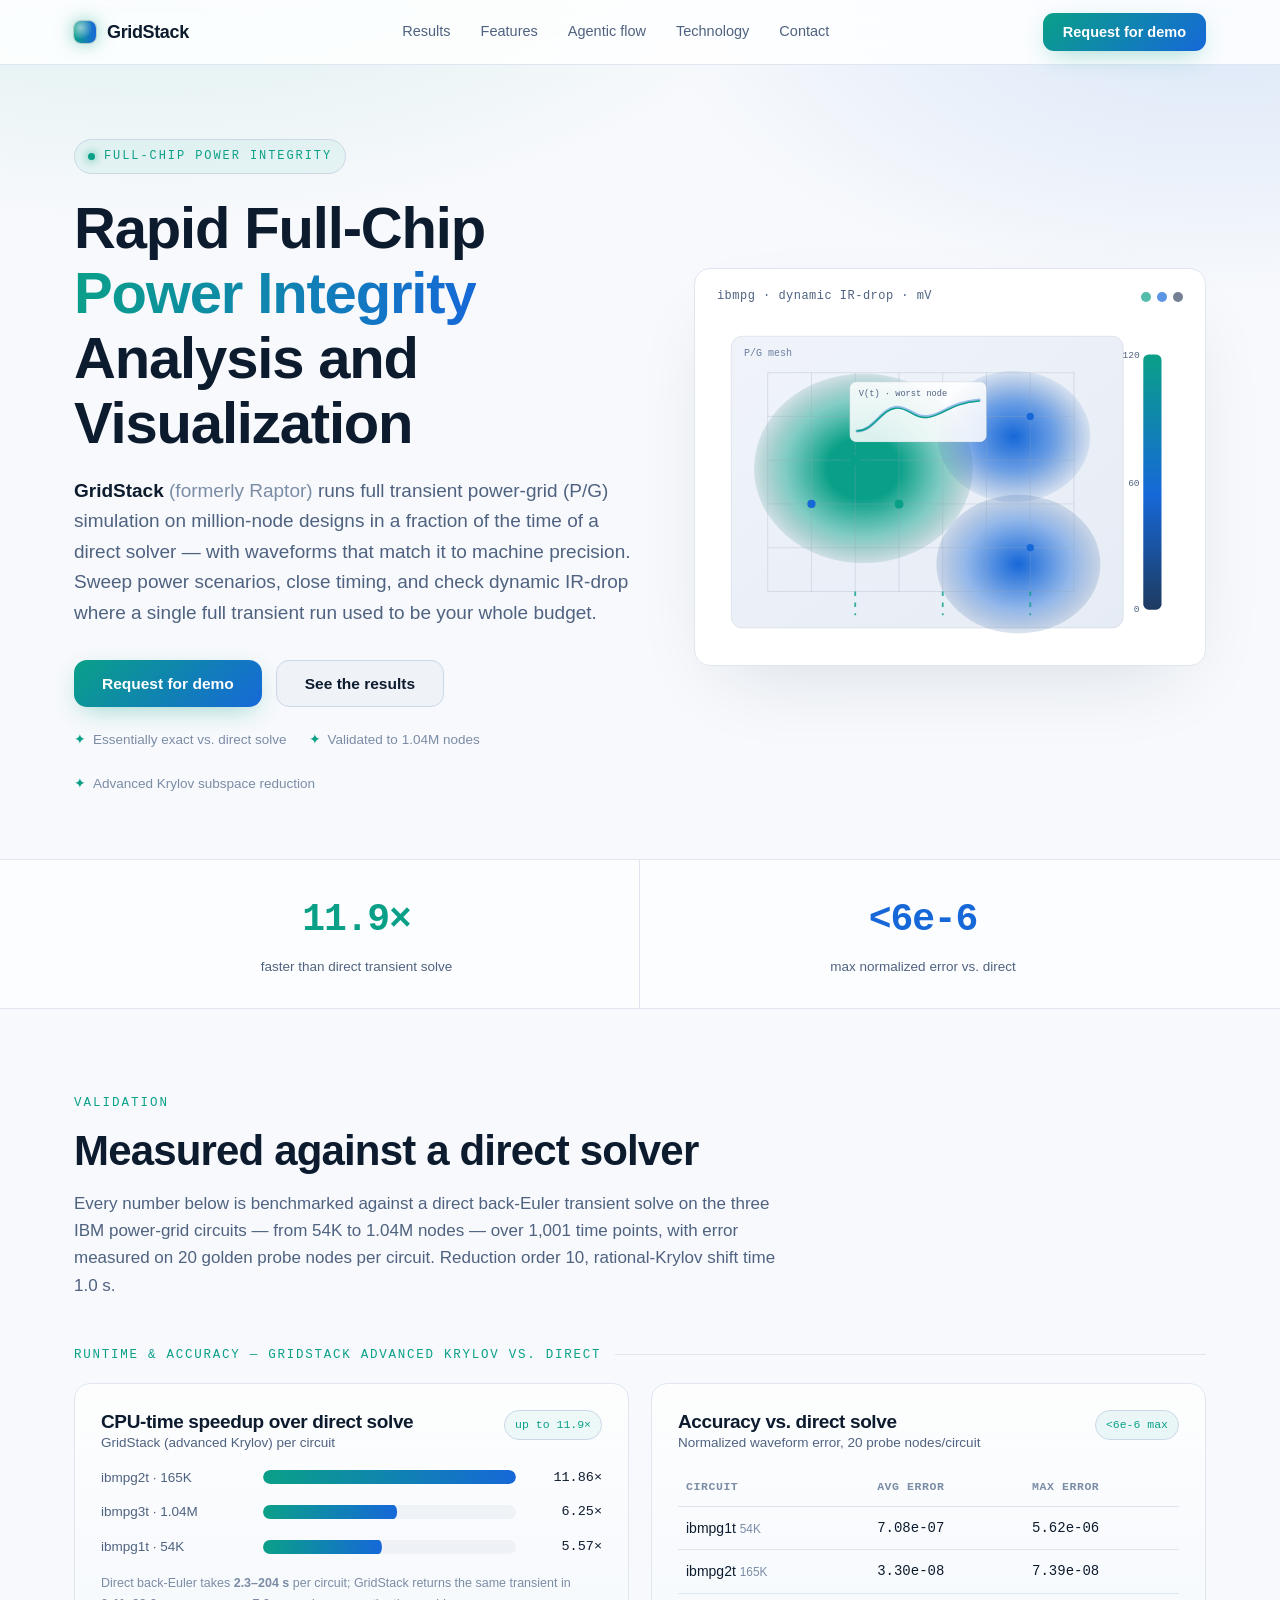
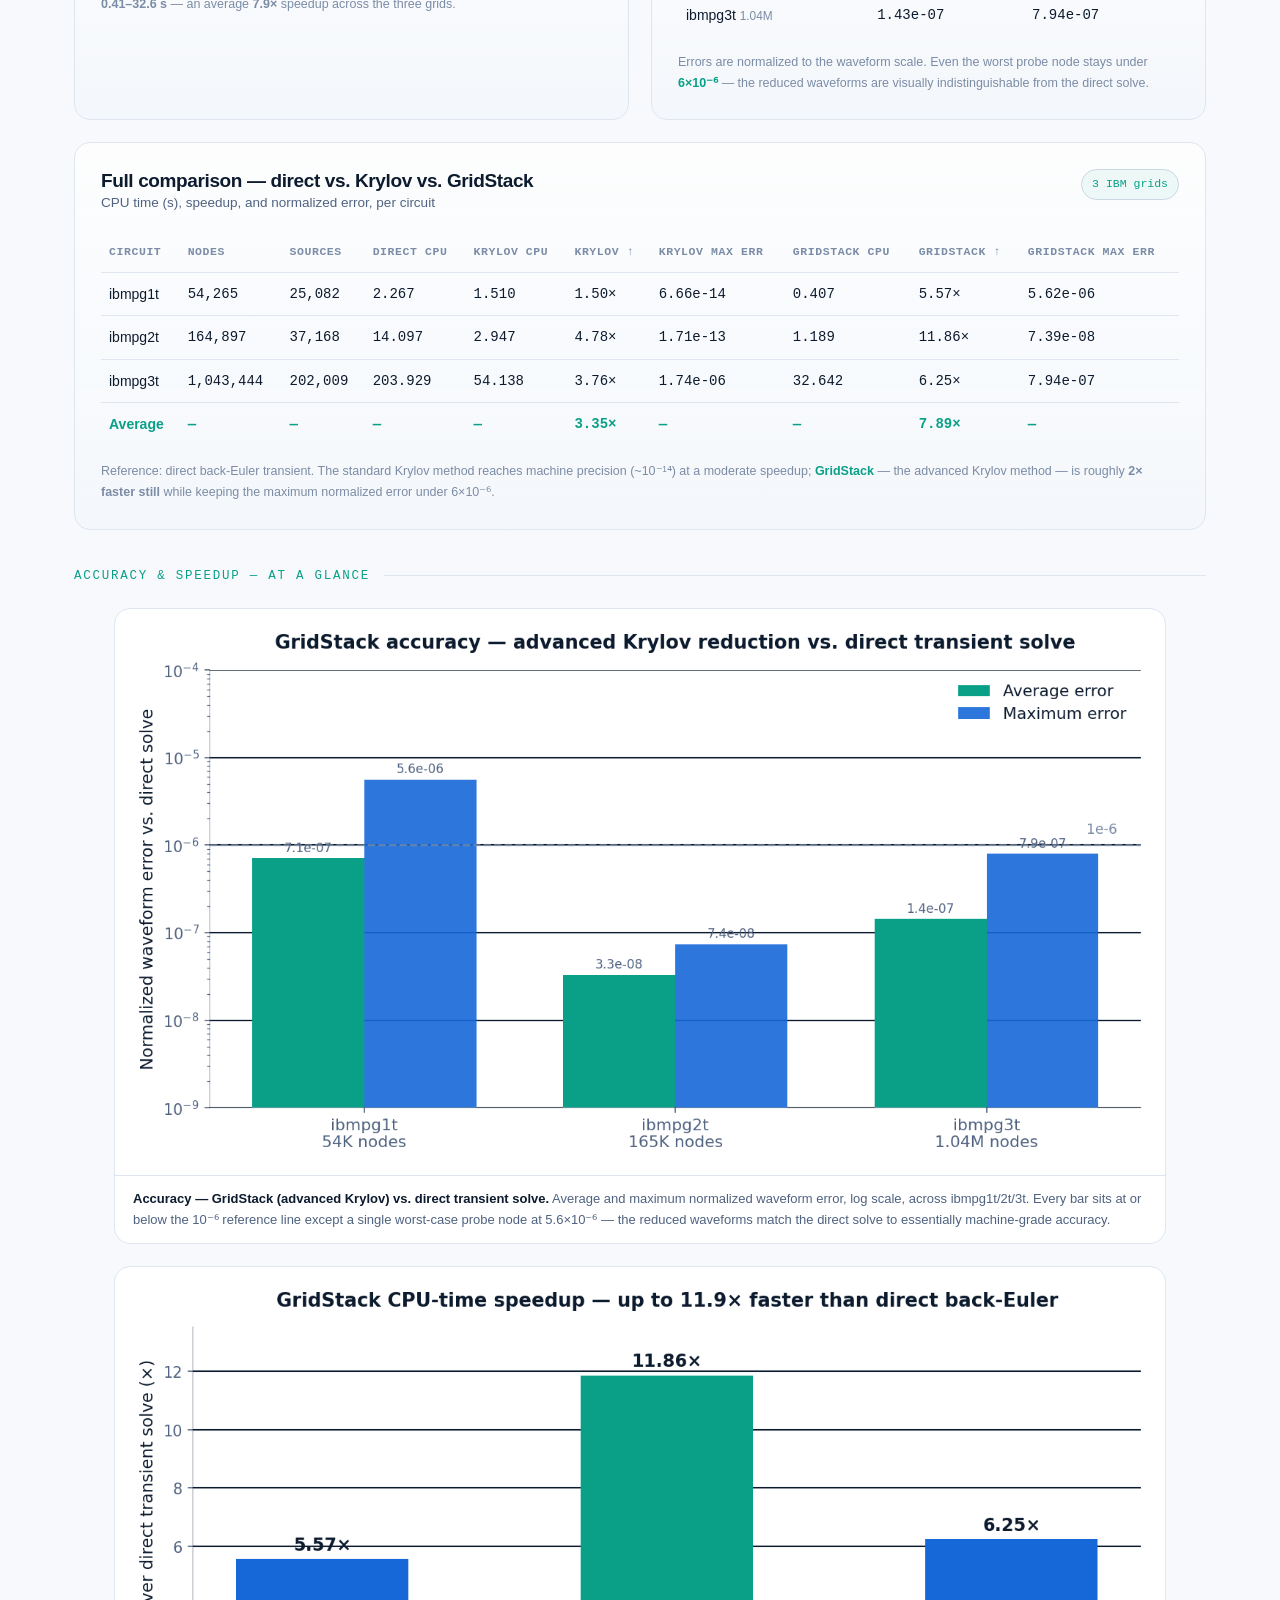
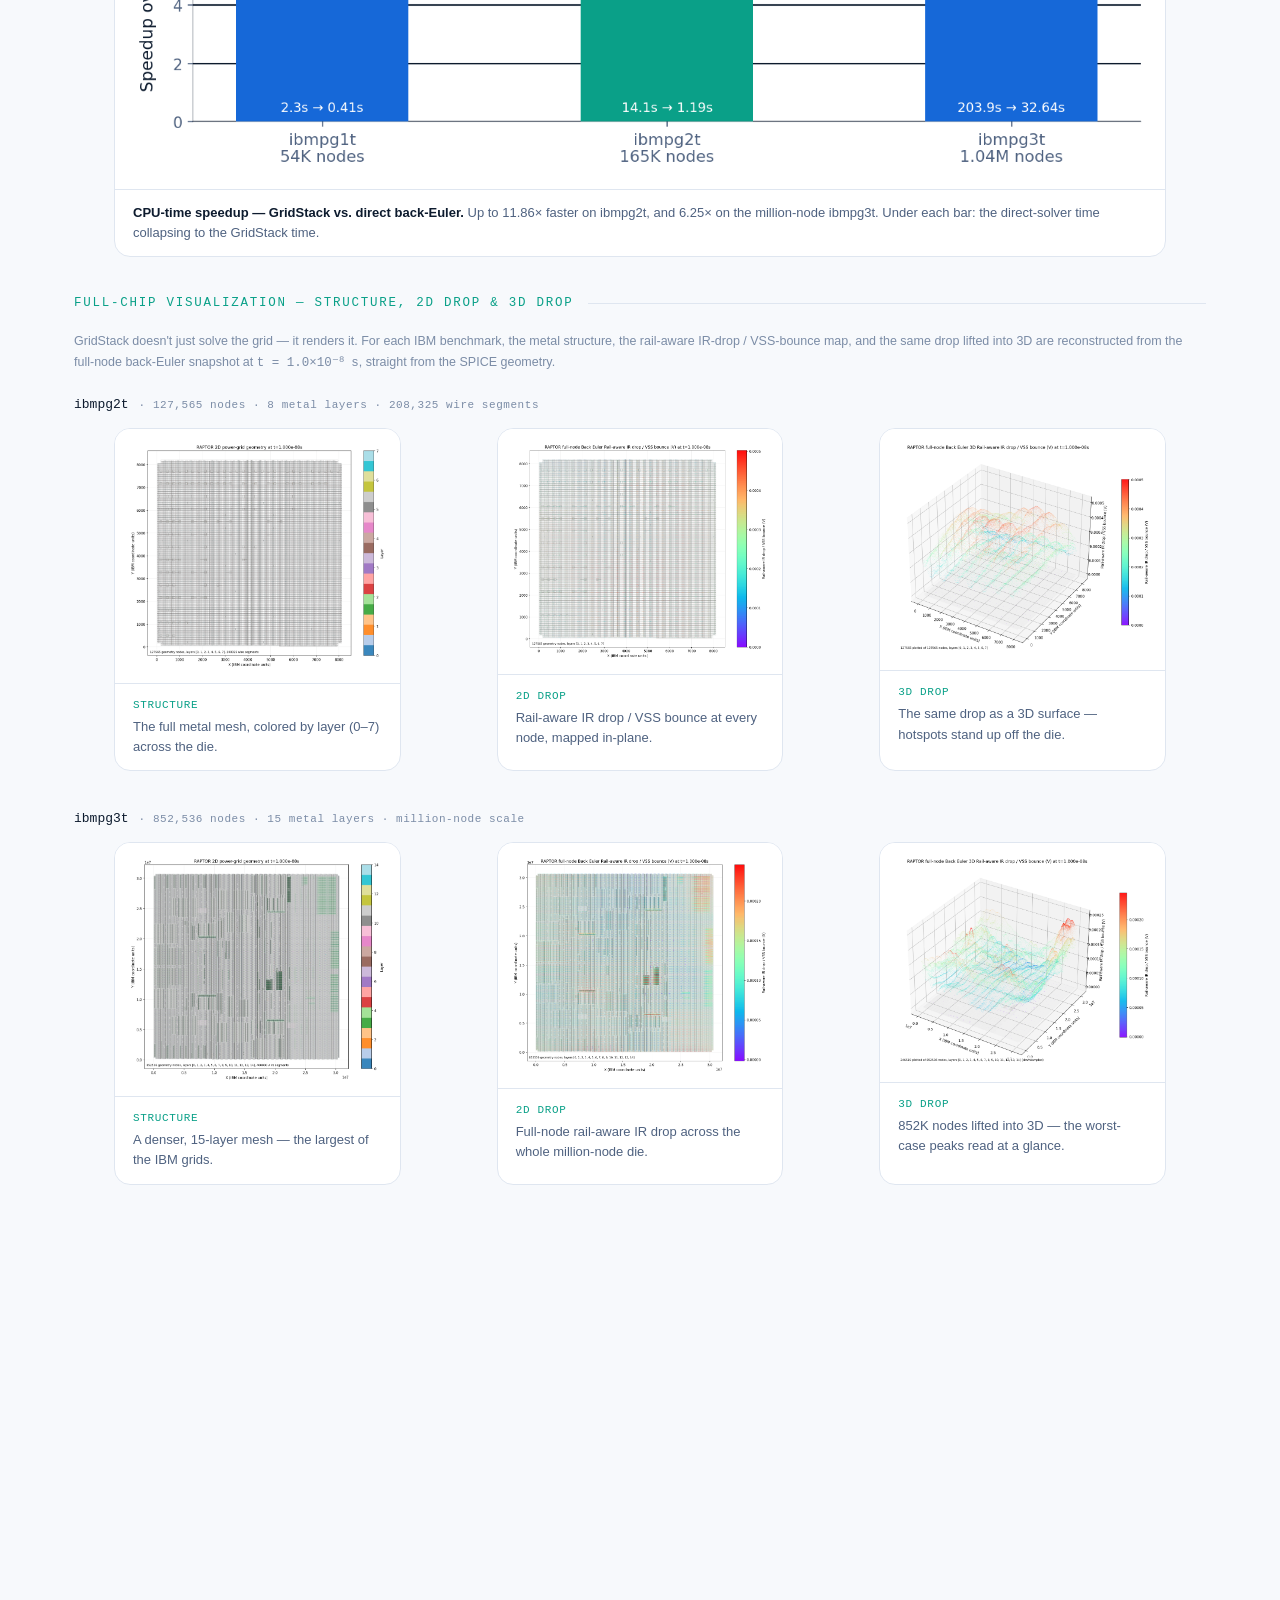
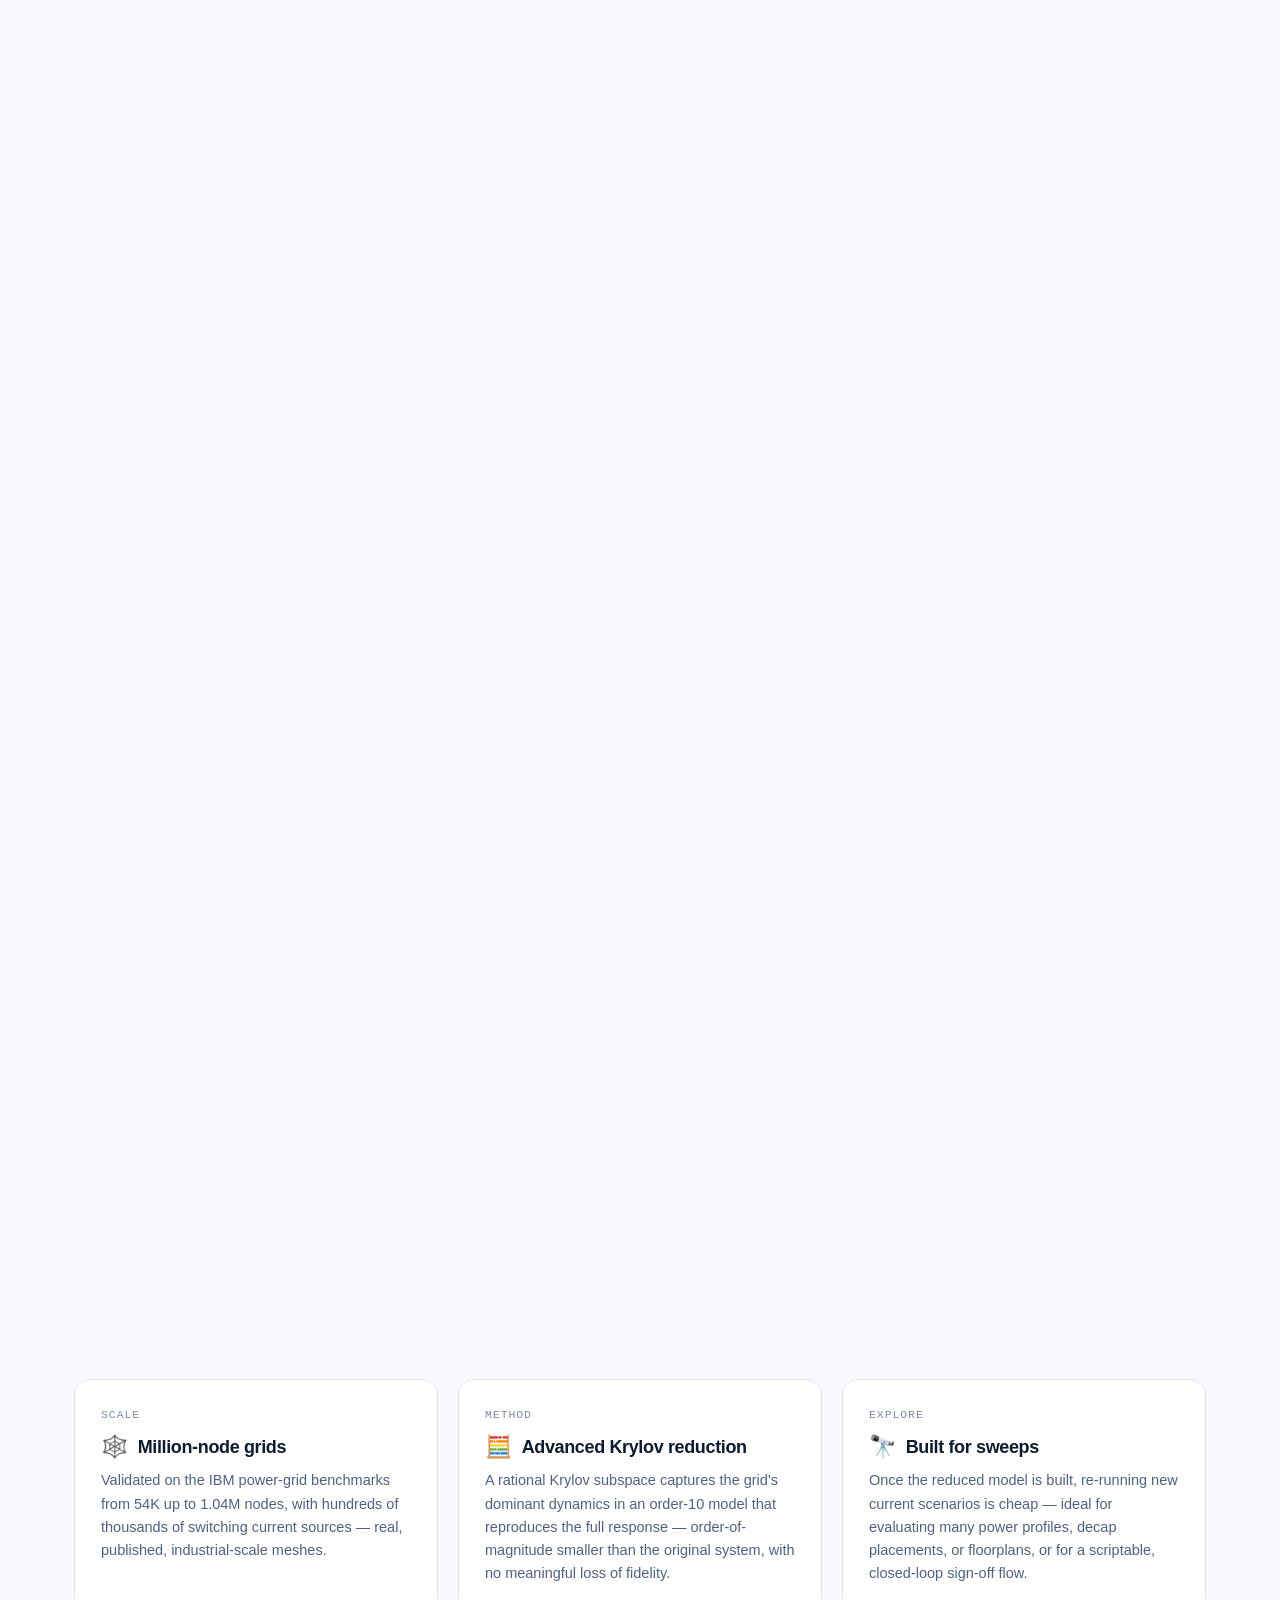
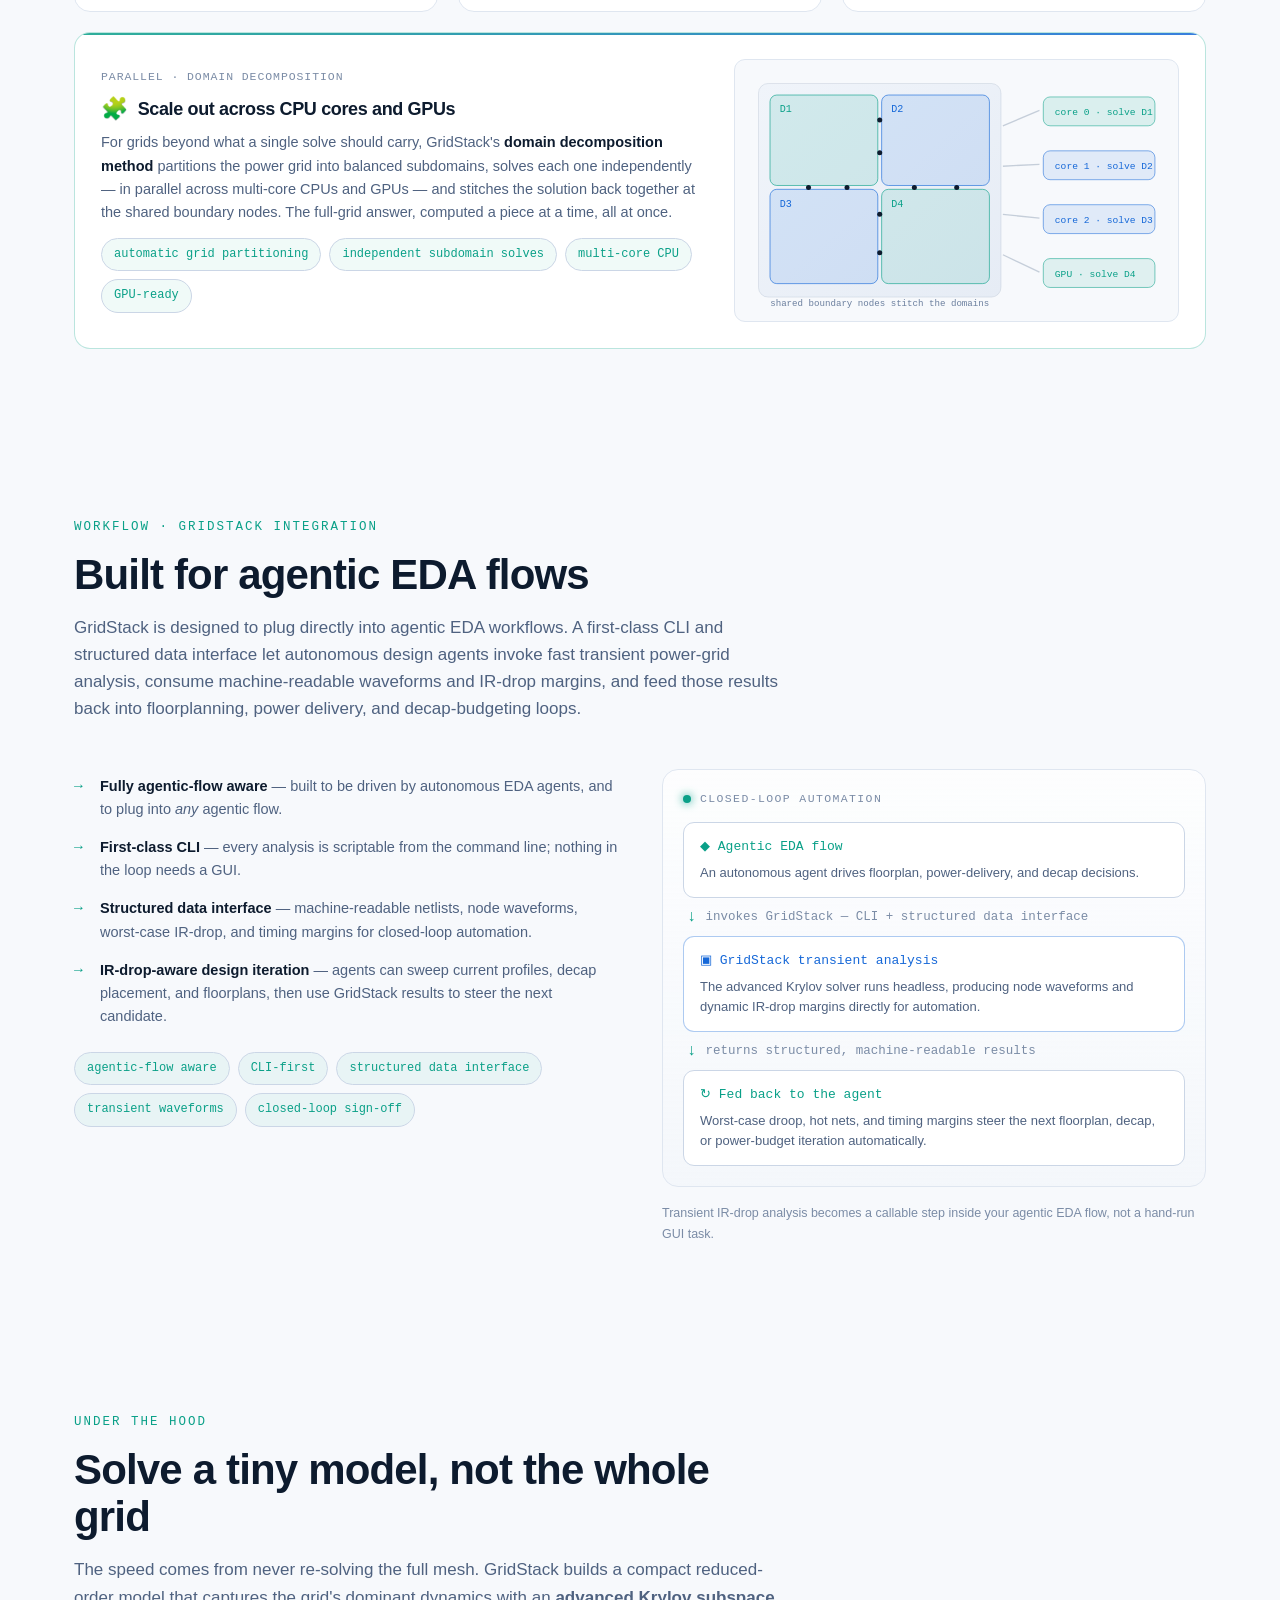
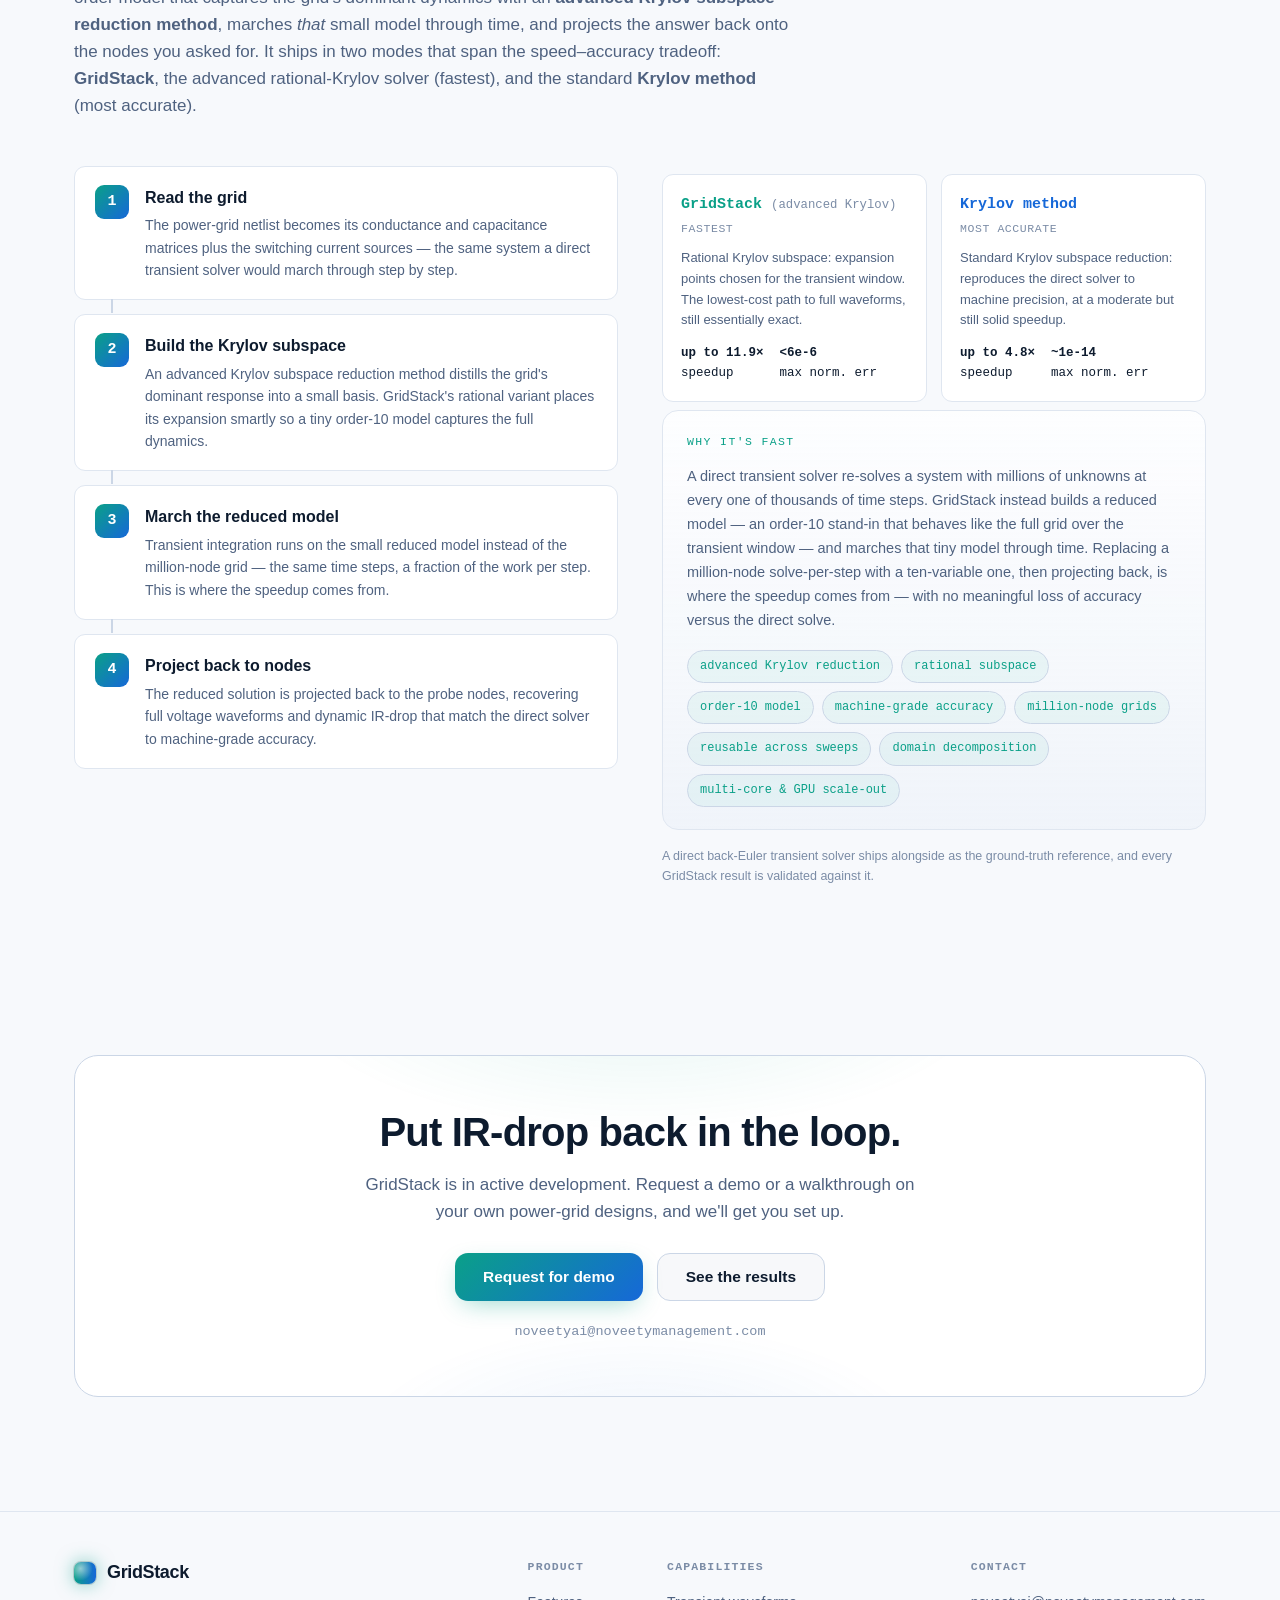
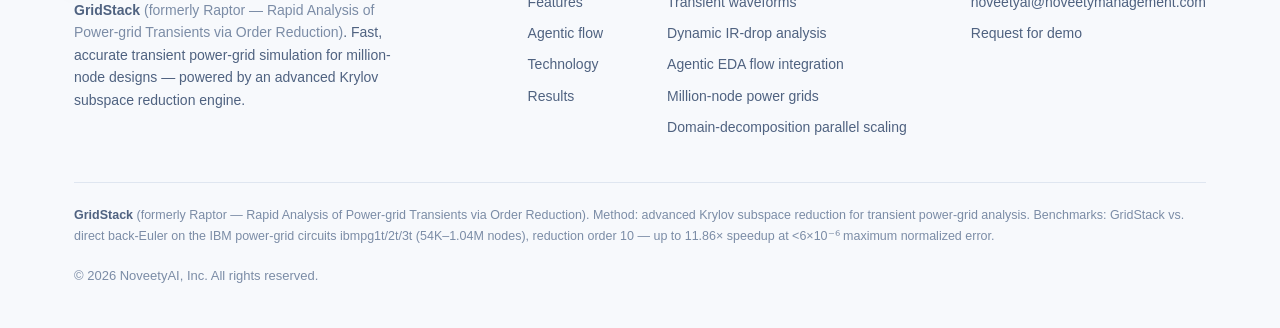
==== commit 0c8e6c60: "change color scheme" ====
--- a/index.html
+++ b/index.html
@@ -10,13 +10,14 @@
 <meta property="og:type" content="website" />
 <style>
   :root{
-    --bg:#070b16; --bg-2:#0a1020; --surface:#0e1628; --surface-2:#13203b;
-    --border:rgba(148,163,184,.14); --border-strong:rgba(148,163,184,.26);
-    --text:#e9eef8; --muted:#9aabc6; --muted-2:#6f829f;
-    --cyan:#22d3ee; --blue:#3b82f6; --indigo:#6366f1; --violet:#8b5cf6;
-    --emerald:#34d399; --green:#4ade80; --amber:#fbbf24; --red:#ef4444;
-    --volt:linear-gradient(90deg,#1d4ed8 0%,#4f46e5 26%,#8b5cf6 48%,#22d3ee 74%,#34d399 100%);
-    --accent-grad:linear-gradient(135deg,#22d3ee 0%,#6366f1 55%,#8b5cf6 100%);
+    /* Palette aligned with noveety-ai.com light theme — deep teal + blue on off-white */
+    --bg:#f7f9fc; --bg-2:#ffffff; --surface:#ffffff; --surface-2:#f0f4fa;
+    --border:#dfe6f0; --border-strong:#cbd6e6;
+    --text:#0d1b2e; --muted:#4f6280; --muted-2:#7b8ca6;
+    --cyan:#0aa088; --blue:#1668d8; --indigo:#1668d8; --violet:#7a4fe0;
+    --emerald:#0aa088; --green:#0aa088; --amber:#c2670a; --red:#d63a49;
+    --volt:linear-gradient(90deg,#0aa088 0%,#1668d8 100%);
+    --accent-grad:linear-gradient(135deg,#0aa088 0%,#1668d8 100%);
     --radius:16px; --radius-sm:11px;
     --mono:ui-monospace,SFMono-Regular,"SF Mono",Menlo,Consolas,monospace;
     --sans:-apple-system,BlinkMacSystemFont,"Segoe UI",Roboto,Inter,Helvetica,Arial,sans-serif;
@@ -32,9 +33,8 @@
   body::before{
     content:""; position:fixed; inset:0; z-index:-2; pointer-events:none;
     background:
-      radial-gradient(900px 480px at 78% -8%, rgba(139,92,246,.16), transparent 60%),
-      radial-gradient(820px 520px at 8% 4%, rgba(34,211,238,.13), transparent 58%),
-      radial-gradient(1000px 700px at 50% 110%, rgba(52,211,153,.09), transparent 60%),
+      radial-gradient(1100px 520px at 12% -10%, rgba(10,160,136,.13), transparent 60%),
+      radial-gradient(900px 480px at 95% 0%, rgba(22,104,216,.13), transparent 62%),
       var(--bg);
   }
   a{color:inherit; text-decoration:none}
@@ -43,7 +43,7 @@
   .wrap{max-width:var(--maxw); margin:0 auto; padding:0 24px}
   .mono{font-family:var(--mono)}
   .grad-text{
-    background:linear-gradient(100deg,#67e8f9 0%,#818cf8 45%,#34d399 100%);
+    background:linear-gradient(100deg,#0aa088 0%,#1668d8 100%);
     -webkit-background-clip:text; background-clip:text; color:transparent;
   }
 
@@ -51,14 +51,14 @@
   header.nav{
     position:sticky; top:0; z-index:50;
     backdrop-filter:saturate(140%) blur(12px);
-    background:rgba(7,11,22,.72);
+    background:rgba(255,255,255,.85);
     border-bottom:1px solid var(--border);
   }
   .nav-inner{display:flex; align-items:center; justify-content:space-between; height:64px}
   .brand{display:flex; align-items:center; gap:11px; font-weight:700; font-size:18px; letter-spacing:-.02em}
   .brand .dot{
     width:22px; height:22px; border-radius:7px; background:var(--volt);
-    box-shadow:0 0 0 1px rgba(255,255,255,.12), 0 0 18px rgba(139,92,246,.55);
+    box-shadow:0 0 0 1px rgba(13,27,46,.14), 0 0 18px rgba(10,160,136,.5);
     position:relative; overflow:hidden;
   }
   .brand .dot::after{content:""; position:absolute; inset:0; background:radial-gradient(circle at 30% 30%, rgba(255,255,255,.55), transparent 55%)}
@@ -72,8 +72,8 @@
     padding:12px 20px; border-radius:11px; transition:transform .12s ease, box-shadow .2s ease, background .2s;
     white-space:nowrap;
   }
-  .btn-primary{background:var(--accent-grad); color:#04101f; box-shadow:0 8px 26px -8px rgba(99,102,241,.6)}
-  .btn-primary:hover{transform:translateY(-2px); box-shadow:0 14px 34px -8px rgba(99,102,241,.7)}
+  .btn-primary{background:var(--accent-grad); color:#ffffff; box-shadow:0 8px 26px -8px rgba(10,160,136,.45)}
+  .btn-primary:hover{transform:translateY(-2px); box-shadow:0 14px 34px -8px rgba(10,160,136,.55)}
   .btn-ghost{background:rgba(148,163,184,.08); color:var(--text); border:1px solid var(--border-strong)}
   .btn-ghost:hover{background:rgba(148,163,184,.16); transform:translateY(-2px)}
   .btn-lg{padding:15px 28px; font-size:15.5px; border-radius:13px}
@@ -86,7 +86,7 @@
     display:inline-flex; align-items:center; gap:9px; font-family:var(--mono); font-size:12px;
     letter-spacing:.16em; text-transform:uppercase; color:var(--cyan);
     padding:7px 13px; border:1px solid var(--border-strong); border-radius:100px;
-    background:rgba(34,211,238,.06);
+    background:rgba(10,160,136,.06);
   }
   .eyebrow .pulse{width:7px; height:7px; border-radius:50%; background:var(--cyan); box-shadow:0 0 10px var(--cyan); animation:pulse 1.8s infinite}
   @keyframes pulse{0%,100%{opacity:1}50%{opacity:.35}}
@@ -100,15 +100,15 @@
   /* ---------- HERO VISUAL (power grid mesh) ---------- */
   .viz-card{
     position:relative; border:1px solid var(--border); border-radius:var(--radius);
-    background:linear-gradient(180deg,rgba(19,32,59,.85),rgba(10,16,32,.9));
-    box-shadow:0 30px 80px -30px rgba(0,0,0,.8), inset 0 1px 0 rgba(255,255,255,.04);
+    background:linear-gradient(180deg,#ffffff,#ffffff);
+    box-shadow:0 30px 80px -30px rgba(16,34,64,.14), inset 0 1px 0 rgba(255,255,255,.04);
     padding:18px; overflow:hidden;
   }
   .viz-head{display:flex; align-items:center; justify-content:space-between; margin-bottom:12px; padding:0 4px}
   .viz-title{font-family:var(--mono); font-size:12px; color:var(--muted); letter-spacing:.04em}
   .viz-dots{display:flex; gap:6px}
   .viz-dots i{width:10px; height:10px; border-radius:50%; display:inline-block; opacity:.7}
-  .viz-dots i:nth-child(1){background:#8b5cf6}.viz-dots i:nth-child(2){background:#22d3ee}.viz-dots i:nth-child(3){background:#34d399}
+  .viz-dots i:nth-child(1){background:#0aa088}.viz-dots i:nth-child(2){background:#1668d8}.viz-dots i:nth-child(3){background:#3a4a66}
   .floorplan{width:100%; height:auto; display:block; border-radius:10px}
   .hotspot{animation:glow 2.6s ease-in-out infinite}
   .hotspot.b{animation-delay:.9s}.hotspot.c{animation-delay:1.6s}
@@ -119,18 +119,18 @@
   @keyframes scan{0%{transform:translateY(0);opacity:0}8%{opacity:.7}50%{opacity:.25}92%{opacity:.7}100%{transform:translateY(228px);opacity:0}}
 
   /* ---------- STATS STRIP ---------- */
-  .stats{border-top:1px solid var(--border); border-bottom:1px solid var(--border); background:rgba(10,16,32,.5)}
+  .stats{border-top:1px solid var(--border); border-bottom:1px solid var(--border); background:rgba(255,255,255,.6)}
   .stats-grid{display:grid; grid-template-columns:repeat(2,1fr); gap:0}
   .stat{padding:30px 22px; text-align:center; border-right:1px solid var(--border)}
   .stat:last-child{border-right:none}
   .stat .num{font-family:var(--mono); font-size:clamp(26px,3.4vw,38px); font-weight:700; letter-spacing:-.03em}
-  .stat .num.c1{color:#a78bfa}.stat .num.c2{color:#22d3ee}.stat .num.c3{color:#34d399}.stat .num.c4{color:#60a5fa}
+  .stat .num.c1{color:var(--cyan)}.stat .num.c2{color:var(--blue)}.stat .num.c3{color:var(--cyan)}.stat .num.c4{color:var(--blue)}
   .stat .lbl{color:var(--muted); font-size:13.5px; margin-top:6px}
 
   /* ---------- SECTIONS ---------- */
   section{padding:84px 0}
   .sec-head{max-width:720px; margin-bottom:46px}
-  .kicker{font-family:var(--mono); font-size:12.5px; letter-spacing:.16em; text-transform:uppercase; color:var(--violet)}
+  .kicker{font-family:var(--mono); font-size:12.5px; letter-spacing:.16em; text-transform:uppercase; color:var(--cyan)}
   .sec-head h2{font-size:clamp(28px,3.6vw,42px); margin-top:14px}
   .sec-head p{color:var(--muted); font-size:17px; margin-top:16px}
 
@@ -138,19 +138,19 @@
   .cards-3{display:grid; grid-template-columns:repeat(3,1fr); gap:20px}
   .card{
     border:1px solid var(--border); border-radius:var(--radius); padding:26px;
-    background:linear-gradient(180deg,rgba(19,32,59,.5),rgba(12,19,36,.5)); transition:border-color .2s, transform .2s;
+    background:linear-gradient(180deg,rgba(255,255,255,.7),#f4f7fb); transition:border-color .2s, transform .2s;
   }
   .card:hover{border-color:var(--border-strong); transform:translateY(-3px)}
   .card .ic{
     width:46px; height:46px; border-radius:12px; display:grid; place-items:center; margin-bottom:16px;
-    background:rgba(139,92,246,.1); border:1px solid var(--border-strong); font-size:22px;
+    background:rgba(10,160,136,.09); border:1px solid var(--border-strong); font-size:22px;
   }
   .card h3{font-size:18.5px}
   .card p{color:var(--muted); font-size:14.5px; margin-top:9px}
 
   /* feature grid */
   .features{display:grid; grid-template-columns:repeat(3,1fr); gap:20px}
-  .feat{border:1px solid var(--border); border-radius:var(--radius); padding:26px; background:rgba(14,22,40,.55); position:relative; overflow:hidden}
+  .feat{border:1px solid var(--border); border-radius:var(--radius); padding:26px; background:#ffffff; position:relative; overflow:hidden}
   .feat::before{content:""; position:absolute; top:0; left:0; right:0; height:2px; background:var(--volt); opacity:.0; transition:opacity .25s}
   .feat:hover::before{opacity:.85}
   .feat:hover{border-color:var(--border-strong)}
@@ -158,12 +158,12 @@
   .feat h3{font-size:18px; margin-top:10px; display:flex; align-items:center; gap:10px}
   .feat p{color:var(--muted); font-size:14.5px; margin-top:10px}
   .feat .emoji{font-size:22px}
-  .feat.wide{grid-column:1/-1; display:grid; grid-template-columns:1.15fr .85fr; gap:30px; align-items:center; border-color:rgba(52,211,153,.28)}
+  .feat.wide{grid-column:1/-1; display:grid; grid-template-columns:1.15fr .85fr; gap:30px; align-items:center; border-color:rgba(10,160,136,.28)}
   .feat.wide::before{opacity:.85}
-  .feat.wide .dd-viz{border:1px solid var(--border); border-radius:var(--radius-sm); background:rgba(7,11,22,.5); padding:10px}
+  .feat.wide .dd-viz{border:1px solid var(--border); border-radius:var(--radius-sm); background:#f7f9fc; padding:10px}
   .feat.wide .dd-viz svg{display:block; width:100%; height:auto}
   .dd-chips{display:flex; flex-wrap:wrap; gap:8px; margin-top:14px}
-  .dd-chips .chip{color:var(--emerald); background:rgba(52,211,153,.06)}
+  .dd-chips .chip{color:var(--emerald); background:rgba(10,160,136,.06)}
   @media(max-width:900px){.feat.wide{grid-template-columns:1fr}}
 
   /* technology */
@@ -171,11 +171,11 @@
   .pipe{display:flex; flex-direction:column; gap:14px}
   .pipe-step{
     display:flex; gap:16px; align-items:flex-start; padding:18px 20px; border:1px solid var(--border);
-    border-radius:var(--radius-sm); background:rgba(14,22,40,.6); position:relative;
+    border-radius:var(--radius-sm); background:#ffffff; position:relative;
   }
   .pipe-step .n{
     flex:none; width:34px; height:34px; border-radius:9px; display:grid; place-items:center;
-    font-family:var(--mono); font-weight:700; font-size:15px; color:#04101f; background:var(--accent-grad);
+    font-family:var(--mono); font-weight:700; font-size:15px; color:#ffffff; background:var(--accent-grad);
   }
   .pipe-step h4{margin:0 0 4px; font-size:16px}
   .pipe-step p{color:var(--muted); font-size:14px}
@@ -183,16 +183,16 @@
   .pipe-step:last-child::after{display:none}
   .eqbox{
     margin-top:8px; border:1px solid var(--border); border-radius:var(--radius); padding:22px 24px;
-    background:linear-gradient(180deg,rgba(19,32,59,.6),rgba(10,16,32,.7));
-  }
-  .eqbox .label{font-family:var(--mono); font-size:11.5px; letter-spacing:.12em; text-transform:uppercase; color:var(--violet)}
+    background:linear-gradient(180deg,rgba(255,255,255,.75),#f0f4fa);
+  }
+  .eqbox .label{font-family:var(--mono); font-size:11.5px; letter-spacing:.12em; text-transform:uppercase; color:var(--cyan)}
   .eqbox .why{color:var(--muted); font-size:14.5px; line-height:1.66; margin:12px 0 2px}
   .chips{display:flex; flex-wrap:wrap; gap:8px; margin-top:18px}
-  .chip{font-family:var(--mono); font-size:12px; color:var(--cyan); border:1px solid var(--border-strong); border-radius:100px; padding:6px 12px; background:rgba(34,211,238,.06)}
+  .chip{font-family:var(--mono); font-size:12px; color:var(--cyan); border:1px solid var(--border-strong); border-radius:100px; padding:6px 12px; background:rgba(10,160,136,.06)}
   .twocard{display:grid; grid-template-columns:1fr 1fr; gap:14px; margin-top:8px}
-  .solver{border:1px solid var(--border); border-radius:var(--radius-sm); padding:18px; background:rgba(14,22,40,.6)}
+  .solver{border:1px solid var(--border); border-radius:var(--radius-sm); padding:18px; background:#ffffff}
   .solver .nm{font-family:var(--mono); font-weight:700; font-size:15px}
-  .solver.fast .nm{color:#34d399}.solver.acc .nm{color:#a78bfa}
+  .solver.fast .nm{color:var(--cyan)}.solver.acc .nm{color:var(--blue)}
   .solver .role{font-size:11.5px; color:var(--muted-2); font-family:var(--mono); letter-spacing:.05em; text-transform:uppercase; margin-top:3px}
   .solver p{color:var(--muted); font-size:13px; margin-top:10px}
   .solver .kv{margin-top:12px; display:flex; gap:16px; font-family:var(--mono); font-size:12.5px}
@@ -204,13 +204,13 @@
   .flowpts li{position:relative; padding-left:26px; color:var(--muted); font-size:14.5px; line-height:1.6}
   .flowpts li::before{content:"→"; position:absolute; left:0; top:0; color:var(--cyan); font-family:var(--mono)}
   .flowpts li b{color:var(--text)}
-  .floloop{border:1px solid var(--border); border-radius:var(--radius); padding:20px; background:linear-gradient(180deg,rgba(19,32,59,.5),rgba(10,16,32,.6))}
+  .floloop{border:1px solid var(--border); border-radius:var(--radius); padding:20px; background:linear-gradient(180deg,rgba(255,255,255,.7),#f4f7fb)}
   .floloop-head{font-family:var(--mono); font-size:11.5px; letter-spacing:.12em; text-transform:uppercase; color:var(--muted-2); display:flex; align-items:center; gap:9px; margin-bottom:14px}
   .loopdot{width:8px; height:8px; border-radius:50%; background:var(--cyan); box-shadow:0 0 10px var(--cyan); flex:none}
-  .flonode{border:1px solid var(--border-strong); border-radius:var(--radius-sm); padding:14px 16px; background:rgba(14,22,40,.7)}
+  .flonode{border:1px solid var(--border-strong); border-radius:var(--radius-sm); padding:14px 16px; background:#ffffff}
   .flonode .ft{font-family:var(--mono); font-size:13px; color:var(--cyan)}
-  .flonode.engine{border-color:rgba(139,92,246,.32)}
-  .flonode.engine .ft{color:#a78bfa}
+  .flonode.engine{border-color:rgba(22,104,216,.35)}
+  .flonode.engine .ft{color:var(--blue)}
   .flonode .fd{color:var(--muted); font-size:13px; margin-top:5px; line-height:1.55}
   .floarrow{display:flex; align-items:center; gap:9px; padding:9px 0 9px 4px; color:var(--muted-2); font-size:12.5px; font-family:var(--mono)}
   .floarrow .ax{color:var(--cyan); font-size:16px; line-height:1}
@@ -223,21 +223,21 @@
   .res-grid{display:grid; grid-template-columns:1fr 1fr; gap:22px}
   .panel{
     border:1px solid var(--border); border-radius:var(--radius); padding:26px;
-    background:linear-gradient(180deg,rgba(19,32,59,.5),rgba(12,19,36,.55));
+    background:linear-gradient(180deg,rgba(255,255,255,.7),#f4f7fb);
   }
   .panel.full{grid-column:1/-1}
   .panel .phead{display:flex; align-items:baseline; justify-content:space-between; gap:14px; margin-bottom:6px; flex-wrap:wrap}
   .panel h3{font-size:19px}
   .panel .psub{color:var(--muted); font-size:13.5px}
-  .badge{font-family:var(--mono); font-size:11.5px; padding:5px 10px; border-radius:100px; border:1px solid var(--border-strong); color:var(--cyan); background:rgba(34,211,238,.06); white-space:nowrap}
-  .badge.warn{color:var(--emerald); background:rgba(52,211,153,.07)}
+  .badge{font-family:var(--mono); font-size:11.5px; padding:5px 10px; border-radius:100px; border:1px solid var(--border-strong); color:var(--cyan); background:rgba(10,160,136,.06); white-space:nowrap}
+  .badge.warn{color:var(--emerald); background:rgba(10,160,136,.07)}
   table.data{width:100%; border-collapse:collapse; margin-top:14px; font-size:14px}
   table.data th,table.data td{text-align:left; padding:10px 8px; border-bottom:1px solid var(--border)}
   table.data th{color:var(--muted-2); font-weight:600; font-family:var(--mono); font-size:11.5px; letter-spacing:.05em; text-transform:uppercase}
   table.data td.mono{font-family:var(--mono)}
   table.data tr:last-child td{border-bottom:none}
   table.data tr.total td{font-weight:700; color:var(--text)}
-  table.data tr.win td{color:#6ee7b7; font-weight:700}
+  table.data tr.win td{color:#0aa088; font-weight:700}
   .muted-tag{color:var(--muted-2); font-weight:400; font-size:.85em}
   .tbl-scroll{overflow-x:auto}
   .bars{margin-top:8px}
@@ -249,7 +249,7 @@
   .note{color:var(--muted-2); font-size:12.5px; margin-top:16px; line-height:1.65}
 
   /* figures (charts) */
-  .fig{border:1px solid var(--border); border-radius:var(--radius); overflow:hidden; background:rgba(10,15,28,.6); margin-top:22px}
+  .fig{border:1px solid var(--border); border-radius:var(--radius); overflow:hidden; background:#ffffff; margin-top:22px}
   .fig img{display:block; width:100%; height:auto; padding:14px}
   .fig figcaption{padding:13px 18px; color:var(--muted); font-size:13px; border-top:1px solid var(--border); line-height:1.55}
   .fig figcaption b{color:var(--text)}
@@ -270,25 +270,25 @@
   @media(max-width:820px){.fig-3{grid-template-columns:1fr}}
 
   /* tool-flow diagram */
-  .toolflow{border:1px solid var(--border); border-radius:var(--radius); padding:24px; background:linear-gradient(180deg,rgba(19,32,59,.5),rgba(10,16,32,.6)); margin-top:26px}
+  .toolflow{border:1px solid var(--border); border-radius:var(--radius); padding:24px; background:linear-gradient(180deg,rgba(255,255,255,.7),#f4f7fb); margin-top:26px}
   .tf-head{font-family:var(--mono); font-size:11.5px; letter-spacing:.12em; text-transform:uppercase; color:var(--muted-2); display:flex; align-items:center; gap:9px; margin-bottom:18px}
   .tf-row{display:grid; grid-template-columns:1fr auto 1fr auto 1fr; gap:14px; align-items:stretch}
-  .tf-stage{border:1px solid var(--border-strong); border-radius:var(--radius-sm); padding:16px; background:rgba(14,22,40,.7); display:flex; flex-direction:column; gap:12px}
-  .tf-stage.engine{border-color:rgba(139,92,246,.3); background:rgba(19,32,59,.85)}
+  .tf-stage{border:1px solid var(--border-strong); border-radius:var(--radius-sm); padding:16px; background:#ffffff; display:flex; flex-direction:column; gap:12px}
+  .tf-stage.engine{border-color:rgba(22,104,216,.3); background:#ffffff}
   .tf-label{font-family:var(--mono); font-size:11px; letter-spacing:.08em; text-transform:uppercase; color:var(--cyan)}
   .tf-stage.engine .tf-label{color:var(--text)}
   .tf-item{display:flex; gap:10px; align-items:flex-start}
   .tf-ic{font-size:16px; line-height:1.3; flex:none}
-  .tf-swatch{width:17px; height:17px; border-radius:5px; background:var(--volt); flex:none; box-shadow:0 0 0 1px rgba(255,255,255,.12); margin-top:1px}
+  .tf-swatch{width:17px; height:17px; border-radius:5px; background:var(--volt); flex:none; box-shadow:0 0 0 1px rgba(13,27,46,.14); margin-top:1px}
   .tf-tx{display:flex; flex-direction:column}
   .tf-tx b{font-size:13.5px; color:var(--text)}
   .tf-tx span{font-size:12px; color:var(--muted)}
   .tf-algo{border:1px solid var(--border-strong); border-radius:9px; padding:10px 12px; display:flex; flex-direction:column; gap:2px}
-  .tf-algo.acc{border-color:rgba(167,139,250,.4); background:rgba(139,92,246,.06)}
-  .tf-algo.fast{border-color:rgba(52,211,153,.4); background:rgba(52,211,153,.06)}
+  .tf-algo.acc{border-color:rgba(22,104,216,.4); background:rgba(22,104,216,.06)}
+  .tf-algo.fast{border-color:rgba(10,160,136,.4); background:rgba(10,160,136,.06)}
   .tf-algo b{font-size:12.5px; font-family:var(--mono)}
-  .tf-algo.acc b{color:#a78bfa}
-  .tf-algo.fast b{color:#34d399}
+  .tf-algo.acc b{color:var(--blue)}
+  .tf-algo.fast b{color:var(--cyan)}
   .tf-algo span{font-size:11.5px; color:var(--muted)}
   .tf-arrow{display:flex; align-items:center; justify-content:center; color:var(--cyan); font-size:20px; font-family:var(--mono)}
   @media(max-width:760px){
@@ -299,10 +299,10 @@
   /* CTA */
   .cta-band{
     border:1px solid var(--border-strong); border-radius:24px; padding:54px 44px; text-align:center; position:relative; overflow:hidden;
-    background:linear-gradient(180deg,rgba(19,32,59,.8),rgba(10,16,32,.92));
+    background:linear-gradient(180deg,#ffffff,#ffffff);
   }
   .cta-band::before{content:""; position:absolute; inset:0; z-index:0; opacity:.5;
-    background:radial-gradient(600px 240px at 50% -20%, rgba(139,92,246,.22), transparent 60%),radial-gradient(500px 240px at 50% 120%, rgba(34,211,238,.18), transparent 60%)}
+    background:radial-gradient(600px 240px at 50% -20%, rgba(10,160,136,.2), transparent 60%),radial-gradient(500px 240px at 50% 120%, rgba(22,104,216,.16), transparent 60%)}
   .cta-band>*{position:relative; z-index:1}
   .cta-band h2{font-size:clamp(28px,3.6vw,40px)}
   .cta-band p{color:var(--muted); font-size:17px; margin:16px auto 28px; max-width:560px}
@@ -335,7 +335,7 @@
     .stat:nth-child(1),.stat:nth-child(2){border-bottom:1px solid var(--border)}
     .cards-3,.features,.res-grid{grid-template-columns:1fr}
     .nav-links{display:none}
-    .nav-links.open{display:flex; position:absolute; top:64px; left:0; right:0; flex-direction:column; gap:0; background:rgba(8,12,24,.98); border-bottom:1px solid var(--border); padding:8px 0}
+    .nav-links.open{display:flex; position:absolute; top:64px; left:0; right:0; flex-direction:column; gap:0; background:rgba(255,255,255,.98); border-bottom:1px solid var(--border); padding:8px 0}
     .nav-links.open a{padding:13px 24px}
     .nav-toggle{display:block}
     section{padding:62px 0}
@@ -400,29 +400,29 @@
       <svg class="floorplan" viewBox="0 0 520 360" role="img" aria-label="Power-grid mesh with IR-drop coloring and a transient waveform">
         <defs>
           <radialGradient id="dropHot" cx="50%" cy="50%" r="55%">
-            <stop offset="0%" stop-color="#c4b5fd"/><stop offset="30%" stop-color="#8b5cf6"/>
-            <stop offset="66%" stop-color="#6d28d9" stop-opacity=".5"/><stop offset="100%" stop-color="#4c1d95" stop-opacity="0"/>
+            <stop offset="0%" stop-color="#0aa088"/><stop offset="30%" stop-color="#0aa088"/>
+            <stop offset="66%" stop-color="#1aa892" stop-opacity=".5"/><stop offset="100%" stop-color="#0e5e52" stop-opacity="0"/>
           </radialGradient>
           <radialGradient id="dropWarm" cx="50%" cy="50%" r="55%">
-            <stop offset="0%" stop-color="#67e8f9"/><stop offset="48%" stop-color="#22d3ee" stop-opacity=".6"/>
-            <stop offset="100%" stop-color="#0891b2" stop-opacity="0"/>
+            <stop offset="0%" stop-color="#1668d8"/><stop offset="48%" stop-color="#1668d8" stop-opacity=".6"/>
+            <stop offset="100%" stop-color="#1f5db0" stop-opacity="0"/>
           </radialGradient>
           <radialGradient id="dropCool" cx="50%" cy="50%" r="60%">
-            <stop offset="0%" stop-color="#6ee7b7"/><stop offset="55%" stop-color="#34d399" stop-opacity=".45"/>
-            <stop offset="100%" stop-color="#059669" stop-opacity="0"/>
+            <stop offset="0%" stop-color="#1668d8"/><stop offset="55%" stop-color="#1668d8" stop-opacity=".4"/>
+            <stop offset="100%" stop-color="#153a6e" stop-opacity="0"/>
           </radialGradient>
           <linearGradient id="bar" x1="0" y1="1" x2="0" y2="0">
-            <stop offset="0%" stop-color="#059669"/><stop offset="30%" stop-color="#22d3ee"/>
-            <stop offset="62%" stop-color="#6366f1"/><stop offset="100%" stop-color="#8b5cf6"/>
+            <stop offset="0%" stop-color="#1e3a5f"/><stop offset="45%" stop-color="#1668d8"/>
+            <stop offset="100%" stop-color="#0aa088"/>
           </linearGradient>
           <linearGradient id="die" x1="0" y1="0" x2="1" y2="1">
-            <stop offset="0%" stop-color="#13203b"/><stop offset="100%" stop-color="#0c1426"/>
+            <stop offset="0%" stop-color="#f0f4fa"/><stop offset="100%" stop-color="#e6ecf5"/>
           </linearGradient>
         </defs>
 
         <!-- chip substrate -->
         <rect x="20" y="20" width="430" height="320" rx="12" fill="url(#die)" stroke="rgba(148,163,184,.25)"/>
-        <text x="34" y="42" font-family="ui-monospace,monospace" font-size="11" fill="#6f829f">P/G mesh</text>
+        <text x="34" y="42" font-family="ui-monospace,monospace" font-size="11" fill="#6b7f9e">P/G mesh</text>
 
         <!-- IR-drop fields -->
         <ellipse class="hotspot" cx="165" cy="165" rx="120" ry="104" fill="url(#dropHot)"/>
@@ -441,33 +441,33 @@
         </g>
         <!-- worst-drop node markers -->
         <g>
-          <circle cx="156" cy="156" r="6" fill="#c4b5fd"/><circle cx="156" cy="156" r="11" fill="none" stroke="#8b5cf6" stroke-opacity=".7"/>
-          <circle cx="204" cy="204" r="5" fill="#a78bfa"/>
-          <circle cx="108" cy="204" r="4.5" fill="#818cf8"/>
-          <circle cx="348" cy="108" r="4" fill="#22d3ee"/>
-          <circle cx="348" cy="252" r="4" fill="#34d399"/>
+          <circle cx="156" cy="156" r="6" fill="#0aa088"/><circle cx="156" cy="156" r="11" fill="none" stroke="#0aa088" stroke-opacity=".7"/>
+          <circle cx="204" cy="204" r="5" fill="#0aa088"/>
+          <circle cx="108" cy="204" r="4.5" fill="#1668d8"/>
+          <circle cx="348" cy="108" r="4" fill="#1668d8"/>
+          <circle cx="348" cy="252" r="4" fill="#1668d8"/>
         </g>
         <!-- current-source stubs -->
-        <g stroke="#8b5cf6" stroke-width="2" opacity=".8">
+        <g stroke="#0aa088" stroke-width="2" opacity=".8">
           <path class="pulseline" d="M156,300 L156,326"/><path class="pulseline" d="M252,300 L252,326"/><path class="pulseline" d="M348,300 L348,326"/>
         </g>
 
         <!-- transient waveform inset -->
         <g>
-          <rect x="150" y="70" width="150" height="66" rx="7" fill="rgba(7,11,22,.72)" stroke="rgba(148,163,184,.22)"/>
-          <text x="160" y="86" font-family="ui-monospace,monospace" font-size="9.5" fill="#9aabc6">V(t) · worst node</text>
+          <rect x="150" y="70" width="150" height="66" rx="7" fill="rgba(255,255,255,.85)" stroke="rgba(148,163,184,.22)"/>
+          <text x="160" y="86" font-family="ui-monospace,monospace" font-size="9.5" fill="#4f6280">V(t) · worst node</text>
           <path d="M158,124 C176,124 184,100 200,98 C214,96 220,110 236,108 C252,106 262,92 292,90"
-                fill="none" stroke="#8b5cf6" stroke-width="3.4" stroke-opacity=".4" stroke-linecap="round"/>
+                fill="none" stroke="#1668d8" stroke-width="3.4" stroke-opacity=".4" stroke-linecap="round"/>
           <path d="M158,124 C176,124 184,101 200,99 C214,97 220,111 236,109 C252,107 262,93 292,91"
-                fill="none" stroke="#34d399" stroke-width="1.6" stroke-linecap="round"/>
+                fill="none" stroke="#0aa088" stroke-width="1.6" stroke-linecap="round"/>
         </g>
 
         <!-- scan line -->
-        <rect class="scan" x="20" y="20" width="430" height="3" fill="#8b5cf6" opacity=".0"/>
+        <rect class="scan" x="20" y="20" width="430" height="3" fill="#0aa088" opacity=".0"/>
 
         <!-- colorbar -->
         <rect x="472" y="40" width="20" height="280" rx="6" fill="url(#bar)"/>
-        <g font-family="ui-monospace,monospace" font-size="10.5" fill="#9aabc6">
+        <g font-family="ui-monospace,monospace" font-size="10.5" fill="#4f6280">
           <text x="468" y="44" text-anchor="end">120</text>
           <text x="468" y="184" text-anchor="end">60</text>
           <text x="468" y="322" text-anchor="end">0</text>
@@ -526,7 +526,7 @@
               <tr><td>ibmpg3t <span class="muted-tag">1.04M</span></td><td class="mono">1.43e-07</td><td class="mono">7.94e-07</td></tr>
             </tbody>
           </table>
-          <div class="note">Errors are normalized to the waveform scale. Even the worst probe node stays under <b style="color:#6ee7b7">6×10⁻⁶</b> — the reduced waveforms are visually indistinguishable from the direct solve.</div>
+          <div class="note">Errors are normalized to the waveform scale. Even the worst probe node stays under <b style="color:#0aa088">6×10⁻⁶</b> — the reduced waveforms are visually indistinguishable from the direct solve.</div>
         </div>
 
         <!-- full comparison table -->
@@ -573,7 +573,7 @@
             </tbody>
           </table>
           </div>
-          <div class="note">Reference: direct back-Euler transient. The standard Krylov method reaches machine precision (~10⁻¹⁴) at a moderate speedup; <b style="color:#6ee7b7">GridStack</b> — the advanced Krylov method — is roughly <b>2× faster still</b> while keeping the maximum normalized error under 6×10⁻⁶.</div>
+          <div class="note">Reference: direct back-Euler transient. The standard Krylov method reaches machine precision (~10⁻¹⁴) at a moderate speedup; <b style="color:#0aa088">GridStack</b> — the advanced Krylov method — is roughly <b>2× faster still</b> while keeping the maximum normalized error under 6×10⁻⁶.</div>
         </div>
       </div>
     </div>
@@ -753,30 +753,30 @@
           <svg viewBox="0 0 440 250" role="img" aria-label="Power grid partitioned into four subdomains, each solved on its own CPU core or GPU">
             <defs>
               <linearGradient id="ddie" x1="0" y1="0" x2="1" y2="1">
-                <stop offset="0%" stop-color="#13203b"/><stop offset="100%" stop-color="#0c1426"/>
+                <stop offset="0%" stop-color="#f0f4fa"/><stop offset="100%" stop-color="#e6ecf5"/>
               </linearGradient>
             </defs>
             <!-- chip outline -->
             <rect x="14" y="14" width="252" height="222" rx="10" fill="url(#ddie)" stroke="rgba(148,163,184,.25)"/>
             <!-- subdomains -->
             <g font-family="ui-monospace,monospace" font-size="10.5">
-              <rect x="26" y="26" width="112" height="94" rx="7" fill="rgba(139,92,246,.14)" stroke="#8b5cf6" stroke-opacity=".65"/>
-              <text x="36" y="44" fill="#c4b5fd">D1</text>
-              <rect x="142" y="26" width="112" height="94" rx="7" fill="rgba(34,211,238,.12)" stroke="#22d3ee" stroke-opacity=".65"/>
-              <text x="152" y="44" fill="#67e8f9">D2</text>
-              <rect x="26" y="124" width="112" height="98" rx="7" fill="rgba(96,165,250,.12)" stroke="#60a5fa" stroke-opacity=".65"/>
-              <text x="36" y="142" fill="#93c5fd">D3</text>
-              <rect x="142" y="124" width="112" height="98" rx="7" fill="rgba(52,211,153,.12)" stroke="#34d399" stroke-opacity=".65"/>
-              <text x="152" y="142" fill="#6ee7b7">D4</text>
+              <rect x="26" y="26" width="112" height="94" rx="7" fill="rgba(10,160,136,.13)" stroke="#0aa088" stroke-opacity=".65"/>
+              <text x="36" y="44" fill="#0aa088">D1</text>
+              <rect x="142" y="26" width="112" height="94" rx="7" fill="rgba(22,104,216,.12)" stroke="#1668d8" stroke-opacity=".65"/>
+              <text x="152" y="44" fill="#1668d8">D2</text>
+              <rect x="26" y="124" width="112" height="98" rx="7" fill="rgba(22,104,216,.12)" stroke="#1668d8" stroke-opacity=".65"/>
+              <text x="36" y="142" fill="#1668d8">D3</text>
+              <rect x="142" y="124" width="112" height="98" rx="7" fill="rgba(10,160,136,.12)" stroke="#0aa088" stroke-opacity=".65"/>
+              <text x="152" y="142" fill="#0aa088">D4</text>
             </g>
             <!-- interface nodes -->
-            <g fill="#e9eef8">
+            <g fill="#0d1b2e">
               <circle cx="140" cy="52" r="2.6"/><circle cx="140" cy="86" r="2.6"/>
               <circle cx="140" cy="150" r="2.6"/><circle cx="140" cy="190" r="2.6"/>
               <circle cx="66" cy="122" r="2.6"/><circle cx="106" cy="122" r="2.6"/>
               <circle cx="176" cy="122" r="2.6"/><circle cx="220" cy="122" r="2.6"/>
             </g>
-            <text x="140" y="245" font-family="ui-monospace,monospace" font-size="9.5" fill="#6f829f" text-anchor="middle">shared boundary nodes stitch the domains</text>
+            <text x="140" y="245" font-family="ui-monospace,monospace" font-size="9.5" fill="#6b7f9e" text-anchor="middle">shared boundary nodes stitch the domains</text>
             <!-- arrows to workers -->
             <g stroke="rgba(148,163,184,.5)" stroke-width="1.4" fill="none">
               <path d="M268,58 L306,42"/><path d="M268,100 L306,98"/>
@@ -784,14 +784,14 @@
             </g>
             <!-- workers -->
             <g font-family="ui-monospace,monospace" font-size="10">
-              <rect x="310" y="28" width="116" height="30" rx="7" fill="rgba(139,92,246,.12)" stroke="#8b5cf6" stroke-opacity=".55"/>
-              <text x="322" y="47" fill="#c4b5fd">core 0 · solve D1</text>
-              <rect x="310" y="84" width="116" height="30" rx="7" fill="rgba(34,211,238,.10)" stroke="#22d3ee" stroke-opacity=".55"/>
-              <text x="322" y="103" fill="#67e8f9">core 1 · solve D2</text>
-              <rect x="310" y="140" width="116" height="30" rx="7" fill="rgba(96,165,250,.10)" stroke="#60a5fa" stroke-opacity=".55"/>
-              <text x="322" y="159" fill="#93c5fd">core 2 · solve D3</text>
-              <rect x="310" y="196" width="116" height="30" rx="7" fill="rgba(52,211,153,.10)" stroke="#34d399" stroke-opacity=".55"/>
-              <text x="322" y="215" fill="#6ee7b7">GPU · solve D4</text>
+              <rect x="310" y="28" width="116" height="30" rx="7" fill="rgba(10,160,136,.12)" stroke="#0aa088" stroke-opacity=".55"/>
+              <text x="322" y="47" fill="#0aa088">core 0 · solve D1</text>
+              <rect x="310" y="84" width="116" height="30" rx="7" fill="rgba(22,104,216,.10)" stroke="#1668d8" stroke-opacity=".55"/>
+              <text x="322" y="103" fill="#1668d8">core 1 · solve D2</text>
+              <rect x="310" y="140" width="116" height="30" rx="7" fill="rgba(22,104,216,.10)" stroke="#1668d8" stroke-opacity=".55"/>
+              <text x="322" y="159" fill="#1668d8">core 2 · solve D3</text>
+              <rect x="310" y="196" width="116" height="30" rx="7" fill="rgba(10,160,136,.10)" stroke="#0aa088" stroke-opacity=".55"/>
+              <text x="322" y="215" fill="#0aa088">GPU · solve D4</text>
             </g>
           </svg>
         </div>
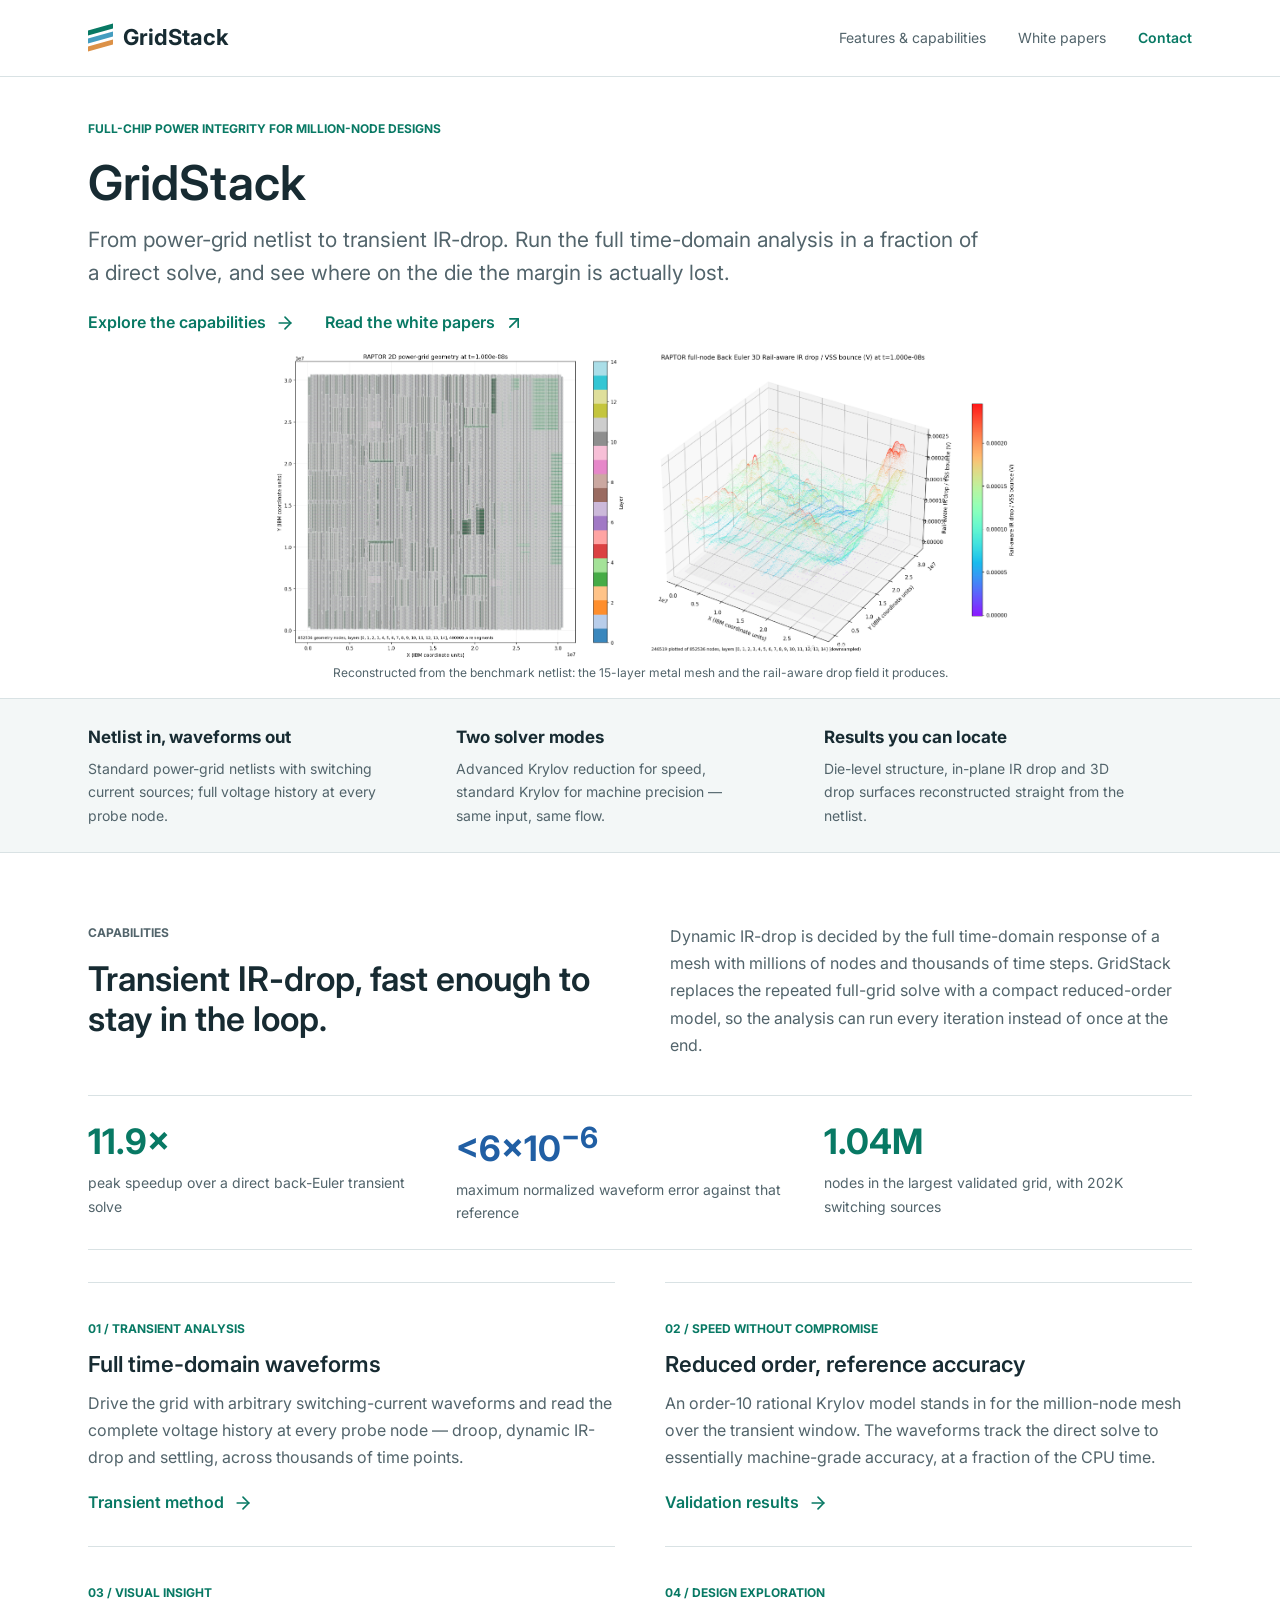
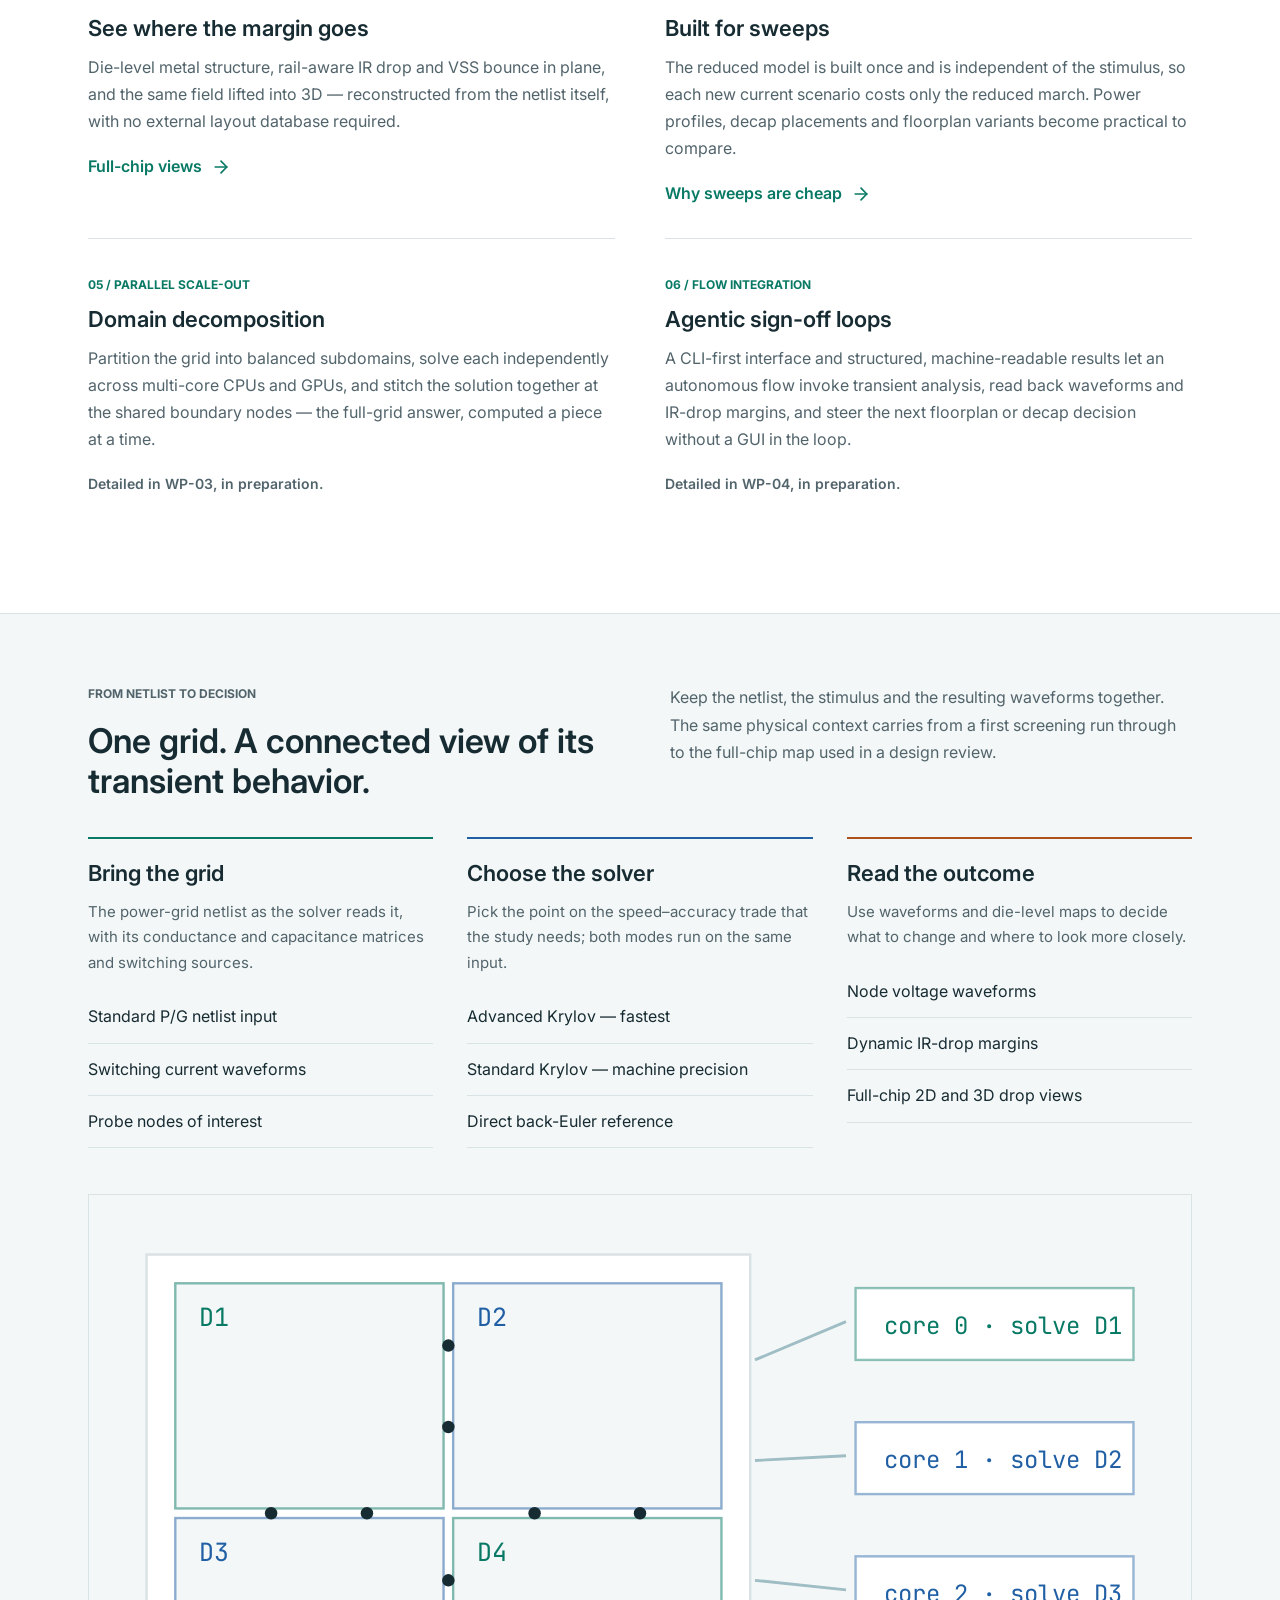
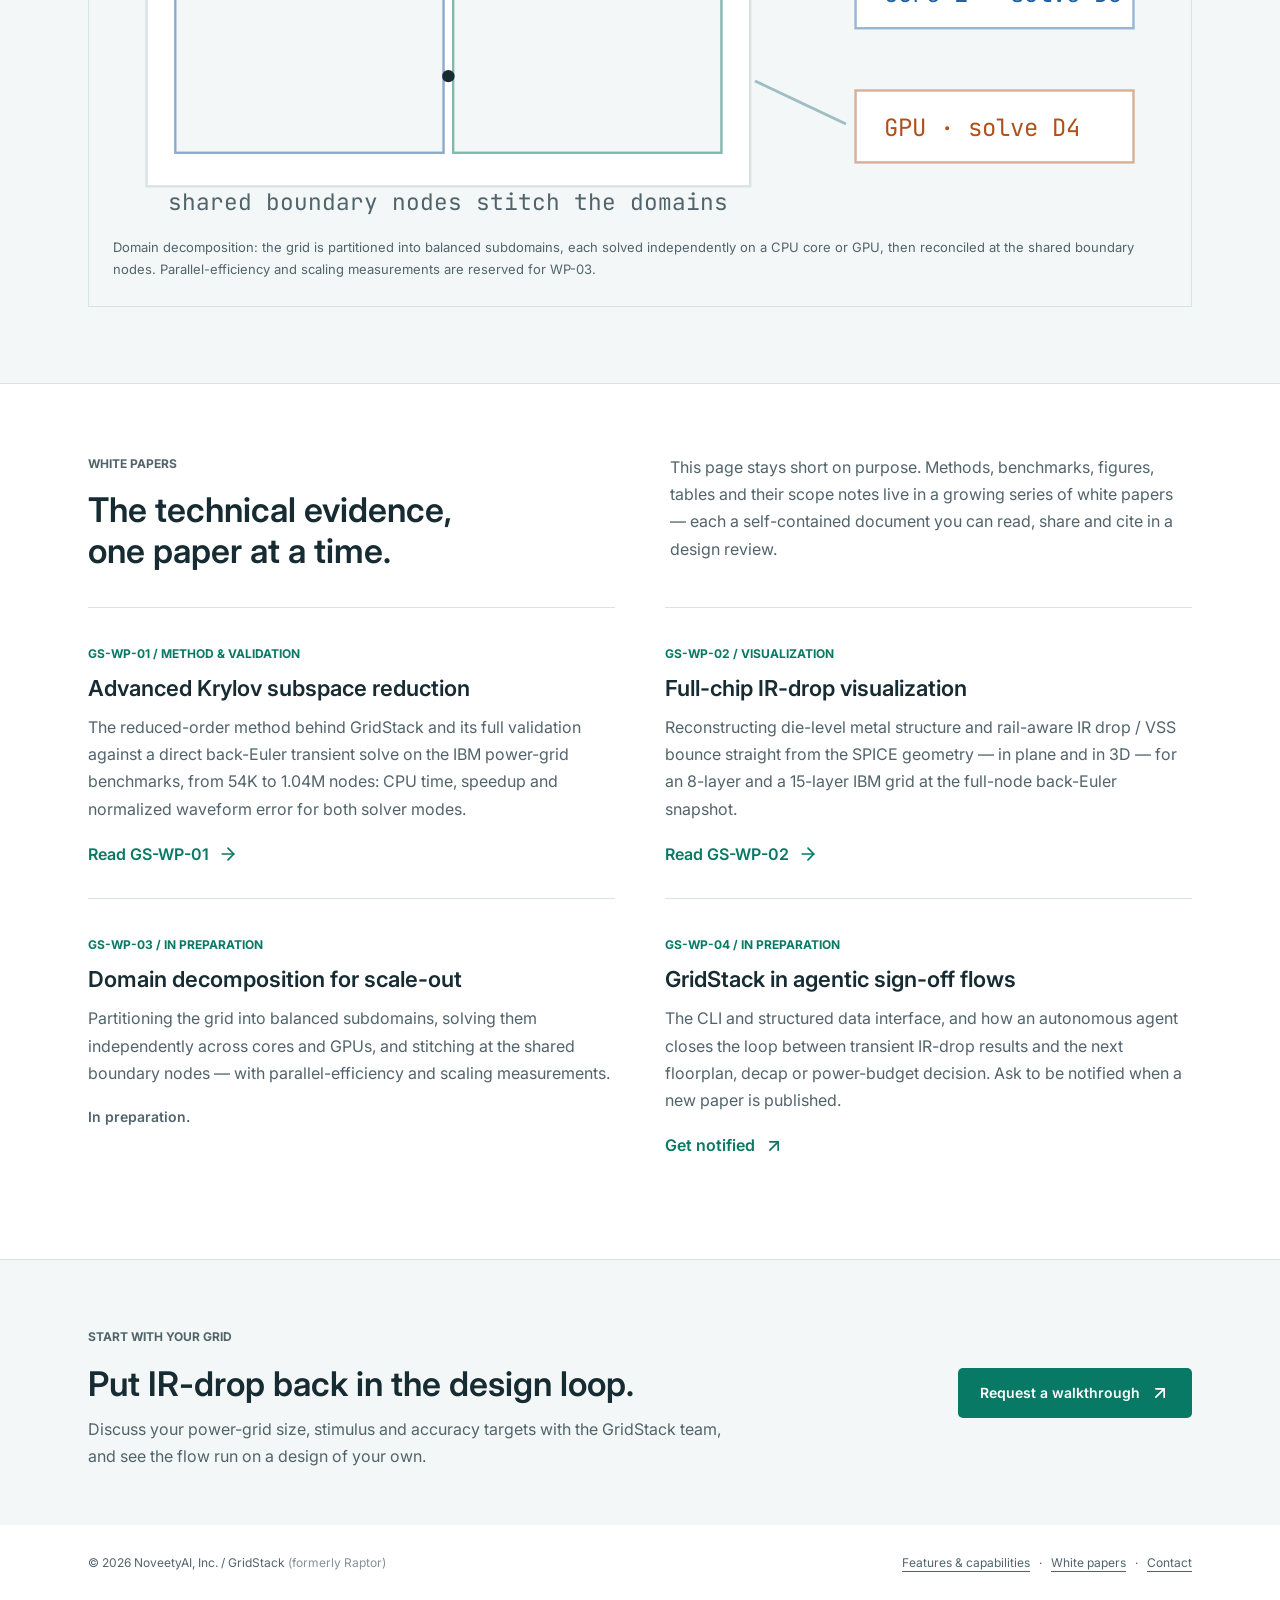
==== commit 95a6228c: "Adopt the ThermStack design system Rebuild the site on the same editorial light design system as the" ====
--- a/index.html
+++ b/index.html
@@ -1,995 +1,84 @@
-<!DOCTYPE html>
+<!doctype html>
 <html lang="en">
 <head>
-<meta charset="UTF-8" />
-<meta name="viewport" content="width=device-width, initial-scale=1.0" />
-<title>GridStack — Rapid Full-Chip Power Integrity Analysis and Visualization</title>
-<meta name="description" content="GridStack delivers rapid full-chip power integrity analysis and visualization — full transient power-grid (IR-drop) simulation for million-node designs, up to 11.9× faster than a direct solver with essentially exact waveforms. Powered by an advanced Krylov subspace reduction engine." />
-<meta property="og:title" content="GridStack — Rapid Full-Chip Power Integrity Analysis and Visualization" />
-<meta property="og:description" content="Rapid full-chip power integrity analysis and visualization: million-node transient power-grid simulation, up to 11.9× faster than a direct solver at machine-grade accuracy, powered by advanced Krylov subspace reduction." />
-<meta property="og:type" content="website" />
-<style>
-  :root{
-    /* Palette aligned with noveety-ai.com light theme — deep teal + blue on off-white */
-    --bg:#f7f9fc; --bg-2:#ffffff; --surface:#ffffff; --surface-2:#f0f4fa;
-    --border:#dfe6f0; --border-strong:#cbd6e6;
-    --text:#0d1b2e; --muted:#4f6280; --muted-2:#7b8ca6;
-    --cyan:#0aa088; --blue:#1668d8; --indigo:#1668d8; --violet:#7a4fe0;
-    --emerald:#0aa088; --green:#0aa088; --amber:#c2670a; --red:#d63a49;
-    --volt:linear-gradient(90deg,#0aa088 0%,#1668d8 100%);
-    --accent-grad:linear-gradient(135deg,#0aa088 0%,#1668d8 100%);
-    --radius:16px; --radius-sm:11px;
-    --mono:ui-monospace,SFMono-Regular,"SF Mono",Menlo,Consolas,monospace;
-    --sans:-apple-system,BlinkMacSystemFont,"Segoe UI",Roboto,Inter,Helvetica,Arial,sans-serif;
-    --maxw:1180px;
-  }
-  *{box-sizing:border-box}
-  html{scroll-behavior:smooth}
-  body{
-    margin:0; background:var(--bg); color:var(--text);
-    font-family:var(--sans); line-height:1.6; -webkit-font-smoothing:antialiased;
-    overflow-x:hidden;
-  }
-  body::before{
-    content:""; position:fixed; inset:0; z-index:-2; pointer-events:none;
-    background:
-      radial-gradient(1100px 520px at 12% -10%, rgba(10,160,136,.13), transparent 60%),
-      radial-gradient(900px 480px at 95% 0%, rgba(22,104,216,.13), transparent 62%),
-      var(--bg);
-  }
-  a{color:inherit; text-decoration:none}
-  h1,h2,h3{line-height:1.12; margin:0; letter-spacing:-.02em; font-weight:700}
-  p{margin:0}
-  .wrap{max-width:var(--maxw); margin:0 auto; padding:0 24px}
-  .mono{font-family:var(--mono)}
-  .grad-text{
-    background:linear-gradient(100deg,#0aa088 0%,#1668d8 100%);
-    -webkit-background-clip:text; background-clip:text; color:transparent;
-  }
-
-  /* ---------- NAV ---------- */
-  header.nav{
-    position:sticky; top:0; z-index:50;
-    backdrop-filter:saturate(140%) blur(12px);
-    background:rgba(255,255,255,.85);
-    border-bottom:1px solid var(--border);
-  }
-  .nav-inner{display:flex; align-items:center; justify-content:space-between; height:64px}
-  .brand{display:flex; align-items:center; gap:11px; font-weight:700; font-size:18px; letter-spacing:-.02em}
-  .brand .dot{
-    width:22px; height:22px; border-radius:7px; background:var(--volt);
-    box-shadow:0 0 0 1px rgba(13,27,46,.14), 0 0 18px rgba(10,160,136,.5);
-    position:relative; overflow:hidden;
-  }
-  .brand .dot::after{content:""; position:absolute; inset:0; background:radial-gradient(circle at 30% 30%, rgba(255,255,255,.55), transparent 55%)}
-  .nav-links{display:flex; gap:30px; align-items:center}
-  .nav-links a{color:var(--muted); font-size:14.5px; font-weight:500; transition:color .15s}
-  .nav-links a:hover{color:var(--text)}
-  .nav-cta{display:flex; align-items:center; gap:14px}
-  .btn{
-    display:inline-flex; align-items:center; gap:9px; cursor:pointer; border:none;
-    font-family:var(--sans); font-weight:600; font-size:14.5px; line-height:1;
-    padding:12px 20px; border-radius:11px; transition:transform .12s ease, box-shadow .2s ease, background .2s;
-    white-space:nowrap;
-  }
-  .btn-primary{background:var(--accent-grad); color:#ffffff; box-shadow:0 8px 26px -8px rgba(10,160,136,.45)}
-  .btn-primary:hover{transform:translateY(-2px); box-shadow:0 14px 34px -8px rgba(10,160,136,.55)}
-  .btn-ghost{background:rgba(148,163,184,.08); color:var(--text); border:1px solid var(--border-strong)}
-  .btn-ghost:hover{background:rgba(148,163,184,.16); transform:translateY(-2px)}
-  .btn-lg{padding:15px 28px; font-size:15.5px; border-radius:13px}
-  .nav-toggle{display:none; background:none; border:none; color:var(--text); cursor:pointer; padding:6px}
-
-  /* ---------- HERO ---------- */
-  .hero{position:relative; padding:74px 0 64px}
-  .hero-grid{display:grid; grid-template-columns:1.05fr .95fr; gap:54px; align-items:center}
-  .eyebrow{
-    display:inline-flex; align-items:center; gap:9px; font-family:var(--mono); font-size:12px;
-    letter-spacing:.16em; text-transform:uppercase; color:var(--cyan);
-    padding:7px 13px; border:1px solid var(--border-strong); border-radius:100px;
-    background:rgba(10,160,136,.06);
-  }
-  .eyebrow .pulse{width:7px; height:7px; border-radius:50%; background:var(--cyan); box-shadow:0 0 10px var(--cyan); animation:pulse 1.8s infinite}
-  @keyframes pulse{0%,100%{opacity:1}50%{opacity:.35}}
-  .hero h1{font-size:clamp(34px,5.2vw,58px); margin:22px 0 0}
-  .hero p.lead{color:var(--muted); font-size:clamp(16px,1.7vw,19px); margin-top:20px; max-width:560px}
-  .hero-cta{display:flex; gap:14px; margin-top:32px; flex-wrap:wrap}
-  .hero-sub{margin-top:22px; display:flex; gap:22px; flex-wrap:wrap; color:var(--muted-2); font-size:13.5px}
-  .hero-sub span{display:inline-flex; align-items:center; gap:7px}
-  .check{color:var(--emerald)}
-
-  /* ---------- HERO VISUAL (power grid mesh) ---------- */
-  .viz-card{
-    position:relative; border:1px solid var(--border); border-radius:var(--radius);
-    background:linear-gradient(180deg,#ffffff,#ffffff);
-    box-shadow:0 30px 80px -30px rgba(16,34,64,.14), inset 0 1px 0 rgba(255,255,255,.04);
-    padding:18px; overflow:hidden;
-  }
-  .viz-head{display:flex; align-items:center; justify-content:space-between; margin-bottom:12px; padding:0 4px}
-  .viz-title{font-family:var(--mono); font-size:12px; color:var(--muted); letter-spacing:.04em}
-  .viz-dots{display:flex; gap:6px}
-  .viz-dots i{width:10px; height:10px; border-radius:50%; display:inline-block; opacity:.7}
-  .viz-dots i:nth-child(1){background:#0aa088}.viz-dots i:nth-child(2){background:#1668d8}.viz-dots i:nth-child(3){background:#3a4a66}
-  .floorplan{width:100%; height:auto; display:block; border-radius:10px}
-  .hotspot{animation:glow 2.6s ease-in-out infinite}
-  .hotspot.b{animation-delay:.9s}.hotspot.c{animation-delay:1.6s}
-  @keyframes glow{0%,100%{opacity:.5}50%{opacity:1}}
-  .pulseline{stroke-dasharray:5 7; animation:dash 2.4s linear infinite}
-  @keyframes dash{to{stroke-dashoffset:-48}}
-  .scan{animation:scan 4.5s linear infinite}
-  @keyframes scan{0%{transform:translateY(0);opacity:0}8%{opacity:.7}50%{opacity:.25}92%{opacity:.7}100%{transform:translateY(228px);opacity:0}}
-
-  /* ---------- STATS STRIP ---------- */
-  .stats{border-top:1px solid var(--border); border-bottom:1px solid var(--border); background:rgba(255,255,255,.6)}
-  .stats-grid{display:grid; grid-template-columns:repeat(2,1fr); gap:0}
-  .stat{padding:30px 22px; text-align:center; border-right:1px solid var(--border)}
-  .stat:last-child{border-right:none}
-  .stat .num{font-family:var(--mono); font-size:clamp(26px,3.4vw,38px); font-weight:700; letter-spacing:-.03em}
-  .stat .num.c1{color:var(--cyan)}.stat .num.c2{color:var(--blue)}.stat .num.c3{color:var(--cyan)}.stat .num.c4{color:var(--blue)}
-  .stat .lbl{color:var(--muted); font-size:13.5px; margin-top:6px}
-
-  /* ---------- SECTIONS ---------- */
-  section{padding:84px 0}
-  .sec-head{max-width:720px; margin-bottom:46px}
-  .kicker{font-family:var(--mono); font-size:12.5px; letter-spacing:.16em; text-transform:uppercase; color:var(--cyan)}
-  .sec-head h2{font-size:clamp(28px,3.6vw,42px); margin-top:14px}
-  .sec-head p{color:var(--muted); font-size:17px; margin-top:16px}
-
-  /* problem cards */
-  .cards-3{display:grid; grid-template-columns:repeat(3,1fr); gap:20px}
-  .card{
-    border:1px solid var(--border); border-radius:var(--radius); padding:26px;
-    background:linear-gradient(180deg,rgba(255,255,255,.7),#f4f7fb); transition:border-color .2s, transform .2s;
-  }
-  .card:hover{border-color:var(--border-strong); transform:translateY(-3px)}
-  .card .ic{
-    width:46px; height:46px; border-radius:12px; display:grid; place-items:center; margin-bottom:16px;
-    background:rgba(10,160,136,.09); border:1px solid var(--border-strong); font-size:22px;
-  }
-  .card h3{font-size:18.5px}
-  .card p{color:var(--muted); font-size:14.5px; margin-top:9px}
-
-  /* feature grid */
-  .features{display:grid; grid-template-columns:repeat(3,1fr); gap:20px}
-  .feat{border:1px solid var(--border); border-radius:var(--radius); padding:26px; background:#ffffff; position:relative; overflow:hidden}
-  .feat::before{content:""; position:absolute; top:0; left:0; right:0; height:2px; background:var(--volt); opacity:.0; transition:opacity .25s}
-  .feat:hover::before{opacity:.85}
-  .feat:hover{border-color:var(--border-strong)}
-  .feat .tag{font-family:var(--mono); font-size:11.5px; color:var(--muted-2); letter-spacing:.08em}
-  .feat h3{font-size:18px; margin-top:10px; display:flex; align-items:center; gap:10px}
-  .feat p{color:var(--muted); font-size:14.5px; margin-top:10px}
-  .feat .emoji{font-size:22px}
-  .feat.wide{grid-column:1/-1; display:grid; grid-template-columns:1.15fr .85fr; gap:30px; align-items:center; border-color:rgba(10,160,136,.28)}
-  .feat.wide::before{opacity:.85}
-  .feat.wide .dd-viz{border:1px solid var(--border); border-radius:var(--radius-sm); background:#f7f9fc; padding:10px}
-  .feat.wide .dd-viz svg{display:block; width:100%; height:auto}
-  .dd-chips{display:flex; flex-wrap:wrap; gap:8px; margin-top:14px}
-  .dd-chips .chip{color:var(--emerald); background:rgba(10,160,136,.06)}
-  @media(max-width:900px){.feat.wide{grid-template-columns:1fr}}
-
-  /* technology */
-  .tech-grid{display:grid; grid-template-columns:1fr 1fr; gap:44px; align-items:start}
-  .pipe{display:flex; flex-direction:column; gap:14px}
-  .pipe-step{
-    display:flex; gap:16px; align-items:flex-start; padding:18px 20px; border:1px solid var(--border);
-    border-radius:var(--radius-sm); background:#ffffff; position:relative;
-  }
-  .pipe-step .n{
-    flex:none; width:34px; height:34px; border-radius:9px; display:grid; place-items:center;
-    font-family:var(--mono); font-weight:700; font-size:15px; color:#ffffff; background:var(--accent-grad);
-  }
-  .pipe-step h4{margin:0 0 4px; font-size:16px}
-  .pipe-step p{color:var(--muted); font-size:14px}
-  .pipe-step::after{content:""; position:absolute; left:36px; bottom:-14px; width:2px; height:14px; background:var(--border-strong)}
-  .pipe-step:last-child::after{display:none}
-  .eqbox{
-    margin-top:8px; border:1px solid var(--border); border-radius:var(--radius); padding:22px 24px;
-    background:linear-gradient(180deg,rgba(255,255,255,.75),#f0f4fa);
-  }
-  .eqbox .label{font-family:var(--mono); font-size:11.5px; letter-spacing:.12em; text-transform:uppercase; color:var(--cyan)}
-  .eqbox .why{color:var(--muted); font-size:14.5px; line-height:1.66; margin:12px 0 2px}
-  .chips{display:flex; flex-wrap:wrap; gap:8px; margin-top:18px}
-  .chip{font-family:var(--mono); font-size:12px; color:var(--cyan); border:1px solid var(--border-strong); border-radius:100px; padding:6px 12px; background:rgba(10,160,136,.06)}
-  .twocard{display:grid; grid-template-columns:1fr 1fr; gap:14px; margin-top:8px}
-  .solver{border:1px solid var(--border); border-radius:var(--radius-sm); padding:18px; background:#ffffff}
-  .solver .nm{font-family:var(--mono); font-weight:700; font-size:15px}
-  .solver.fast .nm{color:var(--cyan)}.solver.acc .nm{color:var(--blue)}
-  .solver .role{font-size:11.5px; color:var(--muted-2); font-family:var(--mono); letter-spacing:.05em; text-transform:uppercase; margin-top:3px}
-  .solver p{color:var(--muted); font-size:13px; margin-top:10px}
-  .solver .kv{margin-top:12px; display:flex; gap:16px; font-family:var(--mono); font-size:12.5px}
-  .solver .kv b{color:var(--text)}
-  .solver .paren{color:var(--muted-2); font-weight:400; font-size:.82em}
-
-  /* agentic flow */
-  .flowpts{list-style:none; padding:0; margin:6px 0 0; display:flex; flex-direction:column; gap:15px}
-  .flowpts li{position:relative; padding-left:26px; color:var(--muted); font-size:14.5px; line-height:1.6}
-  .flowpts li::before{content:"→"; position:absolute; left:0; top:0; color:var(--cyan); font-family:var(--mono)}
-  .flowpts li b{color:var(--text)}
-  .floloop{border:1px solid var(--border); border-radius:var(--radius); padding:20px; background:linear-gradient(180deg,rgba(255,255,255,.7),#f4f7fb)}
-  .floloop-head{font-family:var(--mono); font-size:11.5px; letter-spacing:.12em; text-transform:uppercase; color:var(--muted-2); display:flex; align-items:center; gap:9px; margin-bottom:14px}
-  .loopdot{width:8px; height:8px; border-radius:50%; background:var(--cyan); box-shadow:0 0 10px var(--cyan); flex:none}
-  .flonode{border:1px solid var(--border-strong); border-radius:var(--radius-sm); padding:14px 16px; background:#ffffff}
-  .flonode .ft{font-family:var(--mono); font-size:13px; color:var(--cyan)}
-  .flonode.engine{border-color:rgba(22,104,216,.35)}
-  .flonode.engine .ft{color:var(--blue)}
-  .flonode .fd{color:var(--muted); font-size:13px; margin-top:5px; line-height:1.55}
-  .floarrow{display:flex; align-items:center; gap:9px; padding:9px 0 9px 4px; color:var(--muted-2); font-size:12.5px; font-family:var(--mono)}
-  .floarrow .ax{color:var(--cyan); font-size:16px; line-height:1}
-
-  /* results */
-  .res-group{margin-bottom:36px}
-  .res-label{font-family:var(--mono); font-size:12.5px; letter-spacing:.14em; text-transform:uppercase; color:var(--cyan); display:flex; align-items:center; gap:14px; margin:0 0 18px}
-  .res-label::after{content:""; flex:1; height:1px; background:var(--border)}
-  .res-label.warm{color:var(--emerald)}
-  .res-grid{display:grid; grid-template-columns:1fr 1fr; gap:22px}
-  .panel{
-    border:1px solid var(--border); border-radius:var(--radius); padding:26px;
-    background:linear-gradient(180deg,rgba(255,255,255,.7),#f4f7fb);
-  }
-  .panel.full{grid-column:1/-1}
-  .panel .phead{display:flex; align-items:baseline; justify-content:space-between; gap:14px; margin-bottom:6px; flex-wrap:wrap}
-  .panel h3{font-size:19px}
-  .panel .psub{color:var(--muted); font-size:13.5px}
-  .badge{font-family:var(--mono); font-size:11.5px; padding:5px 10px; border-radius:100px; border:1px solid var(--border-strong); color:var(--cyan); background:rgba(10,160,136,.06); white-space:nowrap}
-  .badge.warn{color:var(--emerald); background:rgba(10,160,136,.07)}
-  table.data{width:100%; border-collapse:collapse; margin-top:14px; font-size:14px}
-  table.data th,table.data td{text-align:left; padding:10px 8px; border-bottom:1px solid var(--border)}
-  table.data th{color:var(--muted-2); font-weight:600; font-family:var(--mono); font-size:11.5px; letter-spacing:.05em; text-transform:uppercase}
-  table.data td.mono{font-family:var(--mono)}
-  table.data tr:last-child td{border-bottom:none}
-  table.data tr.total td{font-weight:700; color:var(--text)}
-  table.data tr.win td{color:#0aa088; font-weight:700}
-  .muted-tag{color:var(--muted-2); font-weight:400; font-size:.85em}
-  .tbl-scroll{overflow-x:auto}
-  .bars{margin-top:8px}
-  .bar-row{display:grid; grid-template-columns:150px 1fr 74px; align-items:center; gap:12px; margin:13px 0}
-  .bar-row .blab{font-size:13.5px; color:var(--muted)}
-  .bar-track{height:14px; border-radius:8px; background:rgba(148,163,184,.1); overflow:hidden}
-  .bar-fill{height:100%; border-radius:8px; background:var(--volt); transform-origin:left; transform:scaleX(0); transition:transform 1.1s cubic-bezier(.2,.7,.2,1)}
-  .bar-row .bval{font-family:var(--mono); font-size:13.5px; text-align:right; color:var(--text)}
-  .note{color:var(--muted-2); font-size:12.5px; margin-top:16px; line-height:1.65}
-
-  /* figures (charts) */
-  .fig{border:1px solid var(--border); border-radius:var(--radius); overflow:hidden; background:#ffffff; margin-top:22px}
-  .fig img{display:block; width:100%; height:auto; padding:14px}
-  .fig figcaption{padding:13px 18px; color:var(--muted); font-size:13px; border-top:1px solid var(--border); line-height:1.55}
-  .fig figcaption b{color:var(--text)}
-  .fig .ph{display:none}
-  .fig.noimg img{display:none}
-  .fig.noimg .ph{display:flex; min-height:200px; align-items:center; justify-content:center; text-align:center;
-    color:var(--muted-2); font-size:12.5px; padding:28px; font-family:var(--mono);
-    background:repeating-linear-gradient(45deg,rgba(148,163,184,.05),rgba(148,163,184,.05) 12px,transparent 12px,transparent 24px)}
-
-  /* per-design 3-up view rows (structure / 2D drop / 3D drop) */
-  .design-row{margin-top:22px}
-  .design-row .drow-head{font-family:var(--mono); font-size:13px; color:var(--text); display:flex; align-items:baseline; gap:10px; margin:0 0 12px}
-  .design-row .drow-head .dtag{font-size:11px; letter-spacing:.05em; color:var(--muted-2)}
-  .fig-3{display:grid; grid-template-columns:repeat(3,1fr); gap:16px}
-  .fig-3 .fig{margin-top:0}
-  .fig-3 .fig img{aspect-ratio:auto; background:#fff}
-  .fig .step{font-family:var(--mono); font-size:11px; letter-spacing:.06em; color:var(--cyan); display:block; margin-bottom:3px; text-transform:uppercase}
-  @media(max-width:820px){.fig-3{grid-template-columns:1fr}}
-
-  /* tool-flow diagram */
-  .toolflow{border:1px solid var(--border); border-radius:var(--radius); padding:24px; background:linear-gradient(180deg,rgba(255,255,255,.7),#f4f7fb); margin-top:26px}
-  .tf-head{font-family:var(--mono); font-size:11.5px; letter-spacing:.12em; text-transform:uppercase; color:var(--muted-2); display:flex; align-items:center; gap:9px; margin-bottom:18px}
-  .tf-row{display:grid; grid-template-columns:1fr auto 1fr auto 1fr; gap:14px; align-items:stretch}
-  .tf-stage{border:1px solid var(--border-strong); border-radius:var(--radius-sm); padding:16px; background:#ffffff; display:flex; flex-direction:column; gap:12px}
-  .tf-stage.engine{border-color:rgba(22,104,216,.3); background:#ffffff}
-  .tf-label{font-family:var(--mono); font-size:11px; letter-spacing:.08em; text-transform:uppercase; color:var(--cyan)}
-  .tf-stage.engine .tf-label{color:var(--text)}
-  .tf-item{display:flex; gap:10px; align-items:flex-start}
-  .tf-ic{font-size:16px; line-height:1.3; flex:none}
-  .tf-swatch{width:17px; height:17px; border-radius:5px; background:var(--volt); flex:none; box-shadow:0 0 0 1px rgba(13,27,46,.14); margin-top:1px}
-  .tf-tx{display:flex; flex-direction:column}
-  .tf-tx b{font-size:13.5px; color:var(--text)}
-  .tf-tx span{font-size:12px; color:var(--muted)}
-  .tf-algo{border:1px solid var(--border-strong); border-radius:9px; padding:10px 12px; display:flex; flex-direction:column; gap:2px}
-  .tf-algo.acc{border-color:rgba(22,104,216,.4); background:rgba(22,104,216,.06)}
-  .tf-algo.fast{border-color:rgba(10,160,136,.4); background:rgba(10,160,136,.06)}
-  .tf-algo b{font-size:12.5px; font-family:var(--mono)}
-  .tf-algo.acc b{color:var(--blue)}
-  .tf-algo.fast b{color:var(--cyan)}
-  .tf-algo span{font-size:11.5px; color:var(--muted)}
-  .tf-arrow{display:flex; align-items:center; justify-content:center; color:var(--cyan); font-size:20px; font-family:var(--mono)}
-  @media(max-width:760px){
-    .tf-row{grid-template-columns:1fr}
-    .tf-arrow{transform:rotate(90deg); padding:4px 0}
-  }
-
-  /* CTA */
-  .cta-band{
-    border:1px solid var(--border-strong); border-radius:24px; padding:54px 44px; text-align:center; position:relative; overflow:hidden;
-    background:linear-gradient(180deg,#ffffff,#ffffff);
-  }
-  .cta-band::before{content:""; position:absolute; inset:0; z-index:0; opacity:.5;
-    background:radial-gradient(600px 240px at 50% -20%, rgba(10,160,136,.2), transparent 60%),radial-gradient(500px 240px at 50% 120%, rgba(22,104,216,.16), transparent 60%)}
-  .cta-band>*{position:relative; z-index:1}
-  .cta-band h2{font-size:clamp(28px,3.6vw,40px)}
-  .cta-band p{color:var(--muted); font-size:17px; margin:16px auto 28px; max-width:560px}
-  .cta-btns{display:flex; gap:14px; justify-content:center; flex-wrap:wrap}
-  .cta-meta{margin-top:20px; color:var(--muted-2); font-size:13.5px; font-family:var(--mono)}
-
-  /* footer */
-  footer{border-top:1px solid var(--border); padding:46px 0 40px; margin-top:30px}
-  .foot-grid{display:flex; justify-content:space-between; gap:30px; flex-wrap:wrap; align-items:flex-start}
-  .foot-brand{max-width:340px}
-  .foot-brand p{color:var(--muted); font-size:14px; margin-top:12px}
-  .foot-cols{display:flex; gap:64px; flex-wrap:wrap}
-  .foot-col h5{font-family:var(--mono); font-size:11.5px; letter-spacing:.1em; text-transform:uppercase; color:var(--muted-2); margin:0 0 14px}
-  .foot-col a,.foot-col span{display:block; color:var(--muted); font-size:14px; margin-bottom:9px; transition:color .15s}
-  .foot-col a:hover{color:var(--text)}
-  .cite{margin-top:34px; padding-top:22px; border-top:1px solid var(--border); color:var(--muted-2); font-size:12.5px; line-height:1.75}
-  .cite b{color:var(--muted)}
-  .copyright{margin-top:18px; color:var(--muted-2); font-size:13px}
-
-  /* reveal */
-  .reveal{opacity:0; transform:translateY(18px); transition:opacity .6s ease, transform .6s ease}
-  .reveal.in{opacity:1; transform:none}
-
-  /* responsive */
-  @media(max-width:900px){
-    .hero-grid{grid-template-columns:1fr; gap:38px}
-    .tech-grid{grid-template-columns:1fr; gap:30px}
-    .stats-grid{grid-template-columns:repeat(2,1fr)}
-    .stat:nth-child(2){border-right:none}
-    .stat:nth-child(1),.stat:nth-child(2){border-bottom:1px solid var(--border)}
-    .cards-3,.features,.res-grid{grid-template-columns:1fr}
-    .nav-links{display:none}
-    .nav-links.open{display:flex; position:absolute; top:64px; left:0; right:0; flex-direction:column; gap:0; background:rgba(255,255,255,.98); border-bottom:1px solid var(--border); padding:8px 0}
-    .nav-links.open a{padding:13px 24px}
-    .nav-toggle{display:block}
-    section{padding:62px 0}
-  }
-  @media(max-width:560px){
-    .stats-grid{grid-template-columns:1fr}
-    .stat{border-right:none; border-bottom:1px solid var(--border)}
-    .bar-row{grid-template-columns:110px 1fr 60px}
-    .twocard{grid-template-columns:1fr}
-    .cta-band{padding:38px 22px}
-  }
-</style>
+  <meta charset="utf-8"><meta name="viewport" content="width=device-width, initial-scale=1">
+  <title>GridStack | Rapid full-chip power integrity analysis</title>
+  <meta name="description" content="Full transient power-grid (IR-drop) simulation for million-node designs. Advanced Krylov subspace reduction returns the direct solver's waveforms up to 11.9x faster, with full-chip IR-drop visualization and domain-decomposition scale-out.">
+  <meta property="og:title" content="GridStack | Rapid full-chip power integrity analysis"><meta property="og:description" content="Million-node transient power-grid simulation, up to 11.9x faster than a direct solver at essentially exact accuracy."><meta property="og:type" content="website">
+  <link rel="icon" href="assets/img/gridstack.svg" type="image/svg+xml"><link rel="preconnect" href="https://fonts.googleapis.com"><link rel="preconnect" href="https://fonts.gstatic.com" crossorigin><link href="https://fonts.googleapis.com/css2?family=Inter:wght@400;500;600;700;800&family=JetBrains+Mono:wght@400;600;700&display=swap" rel="stylesheet"><link rel="stylesheet" href="assets/css/gridstack.css"><script src="assets/js/site.js" defer></script>
 </head>
 <body>
+<a class="skip" href="#main">Skip to content</a>
+<header class="site-header"><div class="wrap header-inner">
+  <a class="brand" href="index.html" aria-label="GridStack home"><span class="brand-mark" aria-hidden="true"><i></i><i></i><i></i></span>GridStack</a>
+  <button class="menu-button" aria-expanded="false" aria-controls="navigation" aria-label="Toggle navigation" title="Menu"><svg class="icon" aria-hidden="true" viewBox="0 0 24 24" fill="none" stroke="currentColor" stroke-width="2" stroke-linecap="round" stroke-linejoin="round"><path d="M4 5h16"/><path d="M4 12h16"/><path d="M4 19h16"/></svg></button>
+  <nav class="nav" id="navigation" aria-label="Main navigation"><a href="#capabilities">Features &amp; capabilities</a><a href="#whitepapers">White papers</a><a class="contact-link" href="#contact">Contact</a></nav>
+</div></header>
+<main id="main">
+  <section class="cover" aria-labelledby="product-title"><div class="wrap">
+    <div class="intro"><p class="eyebrow">Full-chip power integrity for million-node designs</p><h1 id="product-title">GridStack</h1>
+    <p class="lead">From power-grid netlist to transient IR-drop. Run the full time-domain analysis in a fraction of a direct solve, and see where on the die the margin is actually lost.</p>
+    <div class="cover-actions"><a class="text-link" href="#capabilities">Explore the capabilities <svg class="icon" aria-hidden="true" viewBox="0 0 24 24" fill="none" stroke="currentColor" stroke-width="2" stroke-linecap="round" stroke-linejoin="round"><path d="M5 12h14"/><path d="m12 5 7 7-7 7"/></svg></a><a class="text-link" href="#whitepapers">Read the white papers <svg class="icon" aria-hidden="true" viewBox="0 0 24 24" fill="none" stroke="currentColor" stroke-width="2" stroke-linecap="round" stroke-linejoin="round"><path d="M7 7h10v10"/><path d="M7 17 17 7"/></svg></a></div></div>
+    <div class="cover-visual" role="img" aria-label="IBM ibmpg3t power grid: the reconstructed 15-layer metal mesh alongside its rail-aware IR-drop surface"></div>
+    <p class="visual-note">Reconstructed from the benchmark netlist: the 15-layer metal mesh and the rail-aware drop field it produces.</p>
+  </div></section>
+  <div class="summary-strip"><div class="wrap summary-grid"><div><strong>Netlist in, waveforms out</strong><p>Standard power-grid netlists with switching current sources; full voltage history at every probe node.</p></div><div><strong>Two solver modes</strong><p>Advanced Krylov reduction for speed, standard Krylov for machine precision — same input, same flow.</p></div><div><strong>Results you can locate</strong><p>Die-level structure, in-plane IR drop and 3D drop surfaces reconstructed straight from the netlist.</p></div></div></div>
 
-<!-- ============ NAV ============ -->
-<header class="nav">
-  <div class="wrap nav-inner">
-    <a class="brand" href="#top"><span class="dot"></span>GridStack</a>
-    <nav class="nav-links" id="navlinks">
-      <a href="#results">Results</a>
-      <a href="#features">Features</a>
-      <a href="#agentic">Agentic flow</a>
-      <a href="#technology">Technology</a>
-      <a href="#contact">Contact</a>
-    </nav>
-    <div class="nav-cta">
-      <a class="btn btn-primary" href="#contact">Request for demo</a>
-      <button class="nav-toggle" id="navtoggle" aria-label="Menu">
-        <svg width="24" height="24" viewBox="0 0 24 24" fill="none" stroke="currentColor" stroke-width="2"><path d="M3 6h18M3 12h18M3 18h18"/></svg>
-      </button>
+  <section class="band" id="capabilities"><div class="wrap">
+    <div class="section-heading"><div><p class="eyebrow">Capabilities</p><h2>Transient IR-drop, fast enough to stay in the loop.</h2></div><p>Dynamic IR-drop is decided by the full time-domain response of a mesh with millions of nodes and thousands of time steps. GridStack replaces the repeated full-grid solve with a compact reduced-order model, so the analysis can run every iteration instead of once at the end.</p></div>
+    <div class="evidence">
+      <div><strong>11.9&times;</strong><span>peak speedup over a direct back-Euler transient solve</span></div>
+      <div><strong class="blue">&lt;6&times;10<sup>&minus;6</sup></strong><span>maximum normalized waveform error against that reference</span></div>
+      <div><strong>1.04M</strong><span>nodes in the largest validated grid, with 202K switching sources</span></div>
     </div>
-  </div>
-</header>
+    <div class="capabilities">
+      <article class="capability"><p class="number">01 / TRANSIENT ANALYSIS</p><h3>Full time-domain waveforms</h3><p>Drive the grid with arbitrary switching-current waveforms and read the complete voltage history at every probe node — droop, dynamic IR-drop and settling, across thousands of time points.</p><a class="text-link" href="whitepapers/wp01-krylov-reduction.html">Transient method <svg class="icon" aria-hidden="true" viewBox="0 0 24 24" fill="none" stroke="currentColor" stroke-width="2" stroke-linecap="round" stroke-linejoin="round"><path d="M5 12h14"/><path d="m12 5 7 7-7 7"/></svg></a></article>
+      <article class="capability"><p class="number">02 / SPEED WITHOUT COMPROMISE</p><h3>Reduced order, reference accuracy</h3><p>An order-10 rational Krylov model stands in for the million-node mesh over the transient window. The waveforms track the direct solve to essentially machine-grade accuracy, at a fraction of the CPU time.</p><a class="text-link" href="whitepapers/wp01-krylov-reduction.html#results">Validation results <svg class="icon" aria-hidden="true" viewBox="0 0 24 24" fill="none" stroke="currentColor" stroke-width="2" stroke-linecap="round" stroke-linejoin="round"><path d="M5 12h14"/><path d="m12 5 7 7-7 7"/></svg></a></article>
+      <article class="capability"><p class="number">03 / VISUAL INSIGHT</p><h3>See where the margin goes</h3><p>Die-level metal structure, rail-aware IR drop and VSS bounce in plane, and the same field lifted into 3D — reconstructed from the netlist itself, with no external layout database required.</p><a class="text-link" href="whitepapers/wp02-fullchip-visualization.html">Full-chip views <svg class="icon" aria-hidden="true" viewBox="0 0 24 24" fill="none" stroke="currentColor" stroke-width="2" stroke-linecap="round" stroke-linejoin="round"><path d="M5 12h14"/><path d="m12 5 7 7-7 7"/></svg></a></article>
+      <article class="capability"><p class="number">04 / DESIGN EXPLORATION</p><h3>Built for sweeps</h3><p>The reduced model is built once and is independent of the stimulus, so each new current scenario costs only the reduced march. Power profiles, decap placements and floorplan variants become practical to compare.</p><a class="text-link" href="whitepapers/wp01-krylov-reduction.html#discussion">Why sweeps are cheap <svg class="icon" aria-hidden="true" viewBox="0 0 24 24" fill="none" stroke="currentColor" stroke-width="2" stroke-linecap="round" stroke-linejoin="round"><path d="M5 12h14"/><path d="m12 5 7 7-7 7"/></svg></a></article>
+      <article class="capability"><p class="number">05 / PARALLEL SCALE-OUT</p><h3>Domain decomposition</h3><p>Partition the grid into balanced subdomains, solve each independently across multi-core CPUs and GPUs, and stitch the solution together at the shared boundary nodes — the full-grid answer, computed a piece at a time.</p><p class="soon">Detailed in WP-03, in preparation.</p></article>
+      <article class="capability"><p class="number">06 / FLOW INTEGRATION</p><h3>Agentic sign-off loops</h3><p>A CLI-first interface and structured, machine-readable results let an autonomous flow invoke transient analysis, read back waveforms and IR-drop margins, and steer the next floorplan or decap decision without a GUI in the loop.</p><p class="soon">Detailed in WP-04, in preparation.</p></article>
+    </div>
+  </div></section>
 
-<a id="top"></a>
-
-<!-- ============ HERO ============ -->
-<section class="hero">
-  <div class="wrap hero-grid">
-    <div>
-      <span class="eyebrow"><span class="pulse"></span>Full-chip power integrity</span>
-      <h1>Rapid Full-Chip <span class="grad-text">Power Integrity</span> Analysis and Visualization</h1>
-      <p class="lead"><b style="color:var(--text)">GridStack</b> <span style="color:var(--muted-2)">(formerly Raptor)</span> runs full transient power-grid (P/G) simulation on million-node designs in a fraction of the time of a direct solver — with waveforms that match it to machine precision. Sweep power scenarios, close timing, and check dynamic IR-drop where a single full transient run used to be your whole budget.</p>
-      <div class="hero-cta">
-        <a class="btn btn-primary btn-lg" href="#contact">Request for demo</a>
-        <a class="btn btn-ghost btn-lg" href="#results">See the results</a>
-      </div>
-      <div class="hero-sub">
-        <span><span class="check">✦</span> Essentially exact vs. direct solve</span>
-        <span><span class="check">✦</span> Validated to 1.04M nodes</span>
-        <span><span class="check">✦</span> Advanced Krylov subspace reduction</span>
-      </div>
-    </div>
-
-    <!-- Power-grid mesh visual -->
-    <div class="viz-card reveal">
-      <div class="viz-head">
-        <span class="viz-title">ibmpg · dynamic IR-drop · mV</span>
-        <span class="viz-dots"><i></i><i></i><i></i></span>
-      </div>
-      <svg class="floorplan" viewBox="0 0 520 360" role="img" aria-label="Power-grid mesh with IR-drop coloring and a transient waveform">
-        <defs>
-          <radialGradient id="dropHot" cx="50%" cy="50%" r="55%">
-            <stop offset="0%" stop-color="#0aa088"/><stop offset="30%" stop-color="#0aa088"/>
-            <stop offset="66%" stop-color="#1aa892" stop-opacity=".5"/><stop offset="100%" stop-color="#0e5e52" stop-opacity="0"/>
-          </radialGradient>
-          <radialGradient id="dropWarm" cx="50%" cy="50%" r="55%">
-            <stop offset="0%" stop-color="#1668d8"/><stop offset="48%" stop-color="#1668d8" stop-opacity=".6"/>
-            <stop offset="100%" stop-color="#1f5db0" stop-opacity="0"/>
-          </radialGradient>
-          <radialGradient id="dropCool" cx="50%" cy="50%" r="60%">
-            <stop offset="0%" stop-color="#1668d8"/><stop offset="55%" stop-color="#1668d8" stop-opacity=".4"/>
-            <stop offset="100%" stop-color="#153a6e" stop-opacity="0"/>
-          </radialGradient>
-          <linearGradient id="bar" x1="0" y1="1" x2="0" y2="0">
-            <stop offset="0%" stop-color="#1e3a5f"/><stop offset="45%" stop-color="#1668d8"/>
-            <stop offset="100%" stop-color="#0aa088"/>
-          </linearGradient>
-          <linearGradient id="die" x1="0" y1="0" x2="1" y2="1">
-            <stop offset="0%" stop-color="#f0f4fa"/><stop offset="100%" stop-color="#e6ecf5"/>
-          </linearGradient>
-        </defs>
-
-        <!-- chip substrate -->
-        <rect x="20" y="20" width="430" height="320" rx="12" fill="url(#die)" stroke="rgba(148,163,184,.25)"/>
-        <text x="34" y="42" font-family="ui-monospace,monospace" font-size="11" fill="#6b7f9e">P/G mesh</text>
-
-        <!-- IR-drop fields -->
-        <ellipse class="hotspot" cx="165" cy="165" rx="120" ry="104" fill="url(#dropHot)"/>
-        <ellipse class="hotspot b" cx="330" cy="130" rx="84" ry="72" fill="url(#dropWarm)"/>
-        <ellipse class="hotspot c" cx="335" cy="270" rx="90" ry="76" fill="url(#dropCool)"/>
-
-        <!-- grid mesh -->
-        <g stroke="rgba(148,163,184,.30)" stroke-width="1">
-          <line x1="60" y1="60" x2="60" y2="300"/><line x1="108" y1="60" x2="108" y2="300"/>
-          <line x1="156" y1="60" x2="156" y2="300"/><line x1="204" y1="60" x2="204" y2="300"/>
-          <line x1="252" y1="60" x2="252" y2="300"/><line x1="300" y1="60" x2="300" y2="300"/>
-          <line x1="348" y1="60" x2="348" y2="300"/><line x1="396" y1="60" x2="396" y2="300"/>
-          <line x1="60" y1="60" x2="396" y2="60"/><line x1="60" y1="108" x2="396" y2="108"/>
-          <line x1="60" y1="156" x2="396" y2="156"/><line x1="60" y1="204" x2="396" y2="204"/>
-          <line x1="60" y1="252" x2="396" y2="252"/><line x1="60" y1="300" x2="396" y2="300"/>
+  <section class="band alt"><div class="wrap">
+    <div class="section-heading"><div><p class="eyebrow">From netlist to decision</p><h2>One grid. A connected view of its transient behavior.</h2></div><p>Keep the netlist, the stimulus and the resulting waveforms together. The same physical context carries from a first screening run through to the full-chip map used in a design review.</p></div>
+    <div class="flow"><article><h3>Bring the grid</h3><p>The power-grid netlist as the solver reads it, with its conductance and capacitance matrices and switching sources.</p><ul class="inline-list"><li>Standard P/G netlist input</li><li>Switching current waveforms</li><li>Probe nodes of interest</li></ul></article><article><h3>Choose the solver</h3><p>Pick the point on the speed&ndash;accuracy trade that the study needs; both modes run on the same input.</p><ul class="inline-list"><li>Advanced Krylov &mdash; fastest</li><li>Standard Krylov &mdash; machine precision</li><li>Direct back-Euler reference</li></ul></article><article><h3>Read the outcome</h3><p>Use waveforms and die-level maps to decide what to change and where to look more closely.</p><ul class="inline-list"><li>Node voltage waveforms</li><li>Dynamic IR-drop margins</li><li>Full-chip 2D and 3D drop views</li></ul></article></div>
+    <figure class="diagram">
+      <svg viewBox="0 0 440 250" role="img" aria-label="A power grid partitioned into four subdomains, each solved on its own CPU core or GPU and stitched at the shared boundary nodes">
+        <rect x="14" y="14" width="252" height="222" fill="#fff" stroke="#d9e2e4"/>
+        <g font-family="JetBrains Mono, ui-monospace, monospace" font-size="10.5">
+          <rect x="26" y="26" width="112" height="94" fill="#f3f7f7" stroke="#087964" stroke-opacity=".5"/><text x="36" y="44" fill="#087964">D1</text>
+          <rect x="142" y="26" width="112" height="94" fill="#f3f7f7" stroke="#215fa4" stroke-opacity=".5"/><text x="152" y="44" fill="#215fa4">D2</text>
+          <rect x="26" y="124" width="112" height="98" fill="#f3f7f7" stroke="#215fa4" stroke-opacity=".5"/><text x="36" y="142" fill="#215fa4">D3</text>
+          <rect x="142" y="124" width="112" height="98" fill="#f3f7f7" stroke="#087964" stroke-opacity=".5"/><text x="152" y="142" fill="#087964">D4</text>
         </g>
-        <!-- worst-drop node markers -->
-        <g>
-          <circle cx="156" cy="156" r="6" fill="#0aa088"/><circle cx="156" cy="156" r="11" fill="none" stroke="#0aa088" stroke-opacity=".7"/>
-          <circle cx="204" cy="204" r="5" fill="#0aa088"/>
-          <circle cx="108" cy="204" r="4.5" fill="#1668d8"/>
-          <circle cx="348" cy="108" r="4" fill="#1668d8"/>
-          <circle cx="348" cy="252" r="4" fill="#1668d8"/>
-        </g>
-        <!-- current-source stubs -->
-        <g stroke="#0aa088" stroke-width="2" opacity=".8">
-          <path class="pulseline" d="M156,300 L156,326"/><path class="pulseline" d="M252,300 L252,326"/><path class="pulseline" d="M348,300 L348,326"/>
-        </g>
-
-        <!-- transient waveform inset -->
-        <g>
-          <rect x="150" y="70" width="150" height="66" rx="7" fill="rgba(255,255,255,.85)" stroke="rgba(148,163,184,.22)"/>
-          <text x="160" y="86" font-family="ui-monospace,monospace" font-size="9.5" fill="#4f6280">V(t) · worst node</text>
-          <path d="M158,124 C176,124 184,100 200,98 C214,96 220,110 236,108 C252,106 262,92 292,90"
-                fill="none" stroke="#1668d8" stroke-width="3.4" stroke-opacity=".4" stroke-linecap="round"/>
-          <path d="M158,124 C176,124 184,101 200,99 C214,97 220,111 236,109 C252,107 262,93 292,91"
-                fill="none" stroke="#0aa088" stroke-width="1.6" stroke-linecap="round"/>
-        </g>
-
-        <!-- scan line -->
-        <rect class="scan" x="20" y="20" width="430" height="3" fill="#0aa088" opacity=".0"/>
-
-        <!-- colorbar -->
-        <rect x="472" y="40" width="20" height="280" rx="6" fill="url(#bar)"/>
-        <g font-family="ui-monospace,monospace" font-size="10.5" fill="#4f6280">
-          <text x="468" y="44" text-anchor="end">120</text>
-          <text x="468" y="184" text-anchor="end">60</text>
-          <text x="468" y="322" text-anchor="end">0</text>
+        <g fill="#172b32"><circle cx="140" cy="52" r="2.6"/><circle cx="140" cy="86" r="2.6"/><circle cx="140" cy="150" r="2.6"/><circle cx="140" cy="190" r="2.6"/><circle cx="66" cy="122" r="2.6"/><circle cx="106" cy="122" r="2.6"/><circle cx="176" cy="122" r="2.6"/><circle cx="220" cy="122" r="2.6"/></g>
+        <text x="140" y="246" font-family="JetBrains Mono, ui-monospace, monospace" font-size="9.5" fill="#52646b" text-anchor="middle">shared boundary nodes stitch the domains</text>
+        <g stroke="#9fbdc4" stroke-width="1.2" fill="none"><path d="M268,58 L306,42"/><path d="M268,100 L306,98"/><path d="M268,150 L306,154"/><path d="M268,192 L306,210"/></g>
+        <g font-family="JetBrains Mono, ui-monospace, monospace" font-size="10">
+          <rect x="310" y="28" width="116" height="30" fill="#fff" stroke="#087964" stroke-opacity=".45"/><text x="322" y="47" fill="#087964">core 0 &middot; solve D1</text>
+          <rect x="310" y="84" width="116" height="30" fill="#fff" stroke="#215fa4" stroke-opacity=".45"/><text x="322" y="103" fill="#215fa4">core 1 &middot; solve D2</text>
+          <rect x="310" y="140" width="116" height="30" fill="#fff" stroke="#215fa4" stroke-opacity=".45"/><text x="322" y="159" fill="#215fa4">core 2 &middot; solve D3</text>
+          <rect x="310" y="196" width="116" height="30" fill="#fff" stroke="#ae521d" stroke-opacity=".45"/><text x="322" y="215" fill="#ae521d">GPU &middot; solve D4</text>
         </g>
       </svg>
+      <figcaption>Domain decomposition: the grid is partitioned into balanced subdomains, each solved independently on a CPU core or GPU, then reconciled at the shared boundary nodes. Parallel-efficiency and scaling measurements are reserved for WP-03.</figcaption>
+    </figure>
+  </div></section>
+
+  <section class="band" id="whitepapers"><div class="wrap">
+    <div class="section-heading"><div><p class="eyebrow">White papers</p><h2>The technical evidence,<br>one paper at a time.</h2></div><p>This page stays short on purpose. Methods, benchmarks, figures, tables and their scope notes live in a growing series of white papers &mdash; each a self-contained document you can read, share and cite in a design review.</p></div>
+    <div class="capabilities">
+      <article class="capability"><p class="number">GS-WP-01 / METHOD &amp; VALIDATION</p><h3>Advanced Krylov subspace reduction</h3><p>The reduced-order method behind GridStack and its full validation against a direct back-Euler transient solve on the IBM power-grid benchmarks, from 54K to 1.04M nodes: CPU time, speedup and normalized waveform error for both solver modes.</p><a class="text-link" href="whitepapers/wp01-krylov-reduction.html">Read GS-WP-01 <svg class="icon" aria-hidden="true" viewBox="0 0 24 24" fill="none" stroke="currentColor" stroke-width="2" stroke-linecap="round" stroke-linejoin="round"><path d="M5 12h14"/><path d="m12 5 7 7-7 7"/></svg></a></article>
+      <article class="capability"><p class="number">GS-WP-02 / VISUALIZATION</p><h3>Full-chip IR-drop visualization</h3><p>Reconstructing die-level metal structure and rail-aware IR drop / VSS bounce straight from the SPICE geometry &mdash; in plane and in 3D &mdash; for an 8-layer and a 15-layer IBM grid at the full-node back-Euler snapshot.</p><a class="text-link" href="whitepapers/wp02-fullchip-visualization.html">Read GS-WP-02 <svg class="icon" aria-hidden="true" viewBox="0 0 24 24" fill="none" stroke="currentColor" stroke-width="2" stroke-linecap="round" stroke-linejoin="round"><path d="M5 12h14"/><path d="m12 5 7 7-7 7"/></svg></a></article>
+      <article class="capability"><p class="number">GS-WP-03 / IN PREPARATION</p><h3>Domain decomposition for scale-out</h3><p>Partitioning the grid into balanced subdomains, solving them independently across cores and GPUs, and stitching at the shared boundary nodes &mdash; with parallel-efficiency and scaling measurements.</p><p class="soon">In preparation.</p></article>
+      <article class="capability"><p class="number">GS-WP-04 / IN PREPARATION</p><h3>GridStack in agentic sign-off flows</h3><p>The CLI and structured data interface, and how an autonomous agent closes the loop between transient IR-drop results and the next floorplan, decap or power-budget decision. Ask to be notified when a new paper is published.</p><a class="text-link" href="mailto:noveetyai@noveetymanagement.com?subject=GridStack%20white%20paper%20notifications">Get notified <svg class="icon" aria-hidden="true" viewBox="0 0 24 24" fill="none" stroke="currentColor" stroke-width="2" stroke-linecap="round" stroke-linejoin="round"><path d="M7 7h10v10"/><path d="M7 17 17 7"/></svg></a></article>
     </div>
-  </div>
-</section>
+  </div></section>
 
-<!-- ============ STATS ============ -->
-<div class="stats">
-  <div class="wrap stats-grid">
-    <div class="stat reveal"><div class="num c1">11.9×</div><div class="lbl">faster than direct transient solve</div></div>
-    <div class="stat reveal"><div class="num c2">&lt;6e-6</div><div class="lbl">max normalized error vs. direct</div></div>
-  </div>
-</div>
-
-<!-- ============ RESULTS ============ -->
-<section id="results">
-  <div class="wrap">
-    <div class="sec-head reveal">
-      <div class="kicker">Validation</div>
-      <h2>Measured against a direct solver</h2>
-      <p>Every number below is benchmarked against a direct back-Euler transient solve on the three IBM power-grid circuits — from 54K to 1.04M nodes — over 1,001 time points, with error measured on 20 golden probe nodes per circuit. Reduction order 10, rational-Krylov shift time 1.0 s.</p>
-    </div>
-
-    <!-- SPEED + ACCURACY TABLE -->
-    <div class="res-group">
-      <div class="res-label reveal">Runtime &amp; accuracy — GridStack advanced Krylov vs. direct</div>
-      <div class="res-grid">
-        <!-- speedup bars -->
-        <div class="panel reveal">
-          <div class="phead">
-            <div><h3>CPU-time speedup over direct solve</h3><div class="psub">GridStack (advanced Krylov) per circuit</div></div>
-            <span class="badge">up to 11.9×</span>
-          </div>
-          <div class="bars" id="speedbars">
-            <div class="bar-row"><span class="blab">ibmpg2t · 165K</span><div class="bar-track"><div class="bar-fill" data-w="100"></div></div><span class="bval">11.86×</span></div>
-            <div class="bar-row"><span class="blab">ibmpg3t · 1.04M</span><div class="bar-track"><div class="bar-fill" data-w="53"></div></div><span class="bval">6.25×</span></div>
-            <div class="bar-row"><span class="blab">ibmpg1t · 54K</span><div class="bar-track"><div class="bar-fill" data-w="47"></div></div><span class="bval">5.57×</span></div>
-          </div>
-          <div class="note">Direct back-Euler takes <b>2.3–204 s</b> per circuit; GridStack returns the same transient in <b>0.41–32.6 s</b> — an average <b>7.9×</b> speedup across the three grids.</div>
-        </div>
-
-        <!-- accuracy summary -->
-        <div class="panel reveal">
-          <div class="phead">
-            <div><h3>Accuracy vs. direct solve</h3><div class="psub">Normalized waveform error, 20 probe nodes/circuit</div></div>
-            <span class="badge warn">&lt;6e-6 max</span>
-          </div>
-          <table class="data">
-            <thead><tr><th>Circuit</th><th>Avg error</th><th>Max error</th></tr></thead>
-            <tbody>
-              <tr><td>ibmpg1t <span class="muted-tag">54K</span></td><td class="mono">7.08e-07</td><td class="mono">5.62e-06</td></tr>
-              <tr><td>ibmpg2t <span class="muted-tag">165K</span></td><td class="mono">3.30e-08</td><td class="mono">7.39e-08</td></tr>
-              <tr><td>ibmpg3t <span class="muted-tag">1.04M</span></td><td class="mono">1.43e-07</td><td class="mono">7.94e-07</td></tr>
-            </tbody>
-          </table>
-          <div class="note">Errors are normalized to the waveform scale. Even the worst probe node stays under <b style="color:#0aa088">6×10⁻⁶</b> — the reduced waveforms are visually indistinguishable from the direct solve.</div>
-        </div>
-
-        <!-- full comparison table -->
-        <div class="panel full reveal">
-          <div class="phead">
-            <div><h3>Full comparison — direct vs. Krylov vs. GridStack</h3><div class="psub">CPU time (s), speedup, and normalized error, per circuit</div></div>
-            <span class="badge">3 IBM grids</span>
-          </div>
-          <div class="tbl-scroll">
-          <table class="data">
-            <thead>
-              <tr>
-                <th>Circuit</th><th>Nodes</th><th>Sources</th>
-                <th>Direct CPU</th>
-                <th>Krylov CPU</th><th>Krylov ↑</th><th>Krylov max err</th>
-                <th>GridStack CPU</th><th>GridStack ↑</th><th>GridStack max err</th>
-              </tr>
-            </thead>
-            <tbody>
-              <tr>
-                <td>ibmpg1t</td><td class="mono">54,265</td><td class="mono">25,082</td>
-                <td class="mono">2.267</td>
-                <td class="mono">1.510</td><td class="mono">1.50×</td><td class="mono">6.66e-14</td>
-                <td class="mono">0.407</td><td class="mono">5.57×</td><td class="mono">5.62e-06</td>
-              </tr>
-              <tr>
-                <td>ibmpg2t</td><td class="mono">164,897</td><td class="mono">37,168</td>
-                <td class="mono">14.097</td>
-                <td class="mono">2.947</td><td class="mono">4.78×</td><td class="mono">1.71e-13</td>
-                <td class="mono">1.189</td><td class="mono">11.86×</td><td class="mono">7.39e-08</td>
-              </tr>
-              <tr>
-                <td>ibmpg3t</td><td class="mono">1,043,444</td><td class="mono">202,009</td>
-                <td class="mono">203.929</td>
-                <td class="mono">54.138</td><td class="mono">3.76×</td><td class="mono">1.74e-06</td>
-                <td class="mono">32.642</td><td class="mono">6.25×</td><td class="mono">7.94e-07</td>
-              </tr>
-              <tr class="win">
-                <td>Average</td><td class="mono">—</td><td class="mono">—</td>
-                <td class="mono">—</td>
-                <td class="mono">—</td><td class="mono">3.35×</td><td class="mono">—</td>
-                <td class="mono">—</td><td class="mono">7.89×</td><td class="mono">—</td>
-              </tr>
-            </tbody>
-          </table>
-          </div>
-          <div class="note">Reference: direct back-Euler transient. The standard Krylov method reaches machine precision (~10⁻¹⁴) at a moderate speedup; <b style="color:#0aa088">GridStack</b> — the advanced Krylov method — is roughly <b>2× faster still</b> while keeping the maximum normalized error under 6×10⁻⁶.</div>
-        </div>
-      </div>
-    </div>
-
-    <!-- ACCURACY + SPEEDUP PLOTS -->
-    <div class="res-group">
-      <div class="res-label warm reveal">Accuracy &amp; speedup — at a glance</div>
-
-      <figure class="fig reveal">
-        <img src="assets/figs/accuracy_comparison.png" alt="Normalized waveform error of GridStack's advanced Krylov reduction vs. direct solve, across the three IBM power-grid circuits" loading="lazy" onerror="this.closest('.fig').classList.add('noimg')">
-        <div class="ph">assets/figs/accuracy_comparison.png — regenerate with gen_plots.py (see README)</div>
-        <figcaption><b>Accuracy — GridStack (advanced Krylov) vs. direct transient solve.</b> Average and maximum normalized waveform error, log scale, across ibmpg1t/2t/3t. Every bar sits at or below the 10⁻⁶ reference line except a single worst-case probe node at 5.6×10⁻⁶ — the reduced waveforms match the direct solve to essentially machine-grade accuracy.</figcaption>
-      </figure>
-
-      <figure class="fig reveal">
-        <img src="assets/figs/speedup_comparison.png" alt="GridStack CPU-time speedup over the direct back-Euler transient solve for the three IBM power-grid circuits" loading="lazy" onerror="this.closest('.fig').classList.add('noimg')">
-        <div class="ph">assets/figs/speedup_comparison.png — regenerate with gen_plots.py (see README)</div>
-        <figcaption><b>CPU-time speedup — GridStack vs. direct back-Euler.</b> Up to 11.86× faster on ibmpg2t, and 6.25× on the million-node ibmpg3t. Under each bar: the direct-solver time collapsing to the GridStack time.</figcaption>
-      </figure>
-    </div>
-
-    <!-- FULL-CHIP VIEWS -->
-    <div class="res-group">
-      <div class="res-label reveal">Full-chip visualization — structure, 2D drop &amp; 3D drop</div>
-      <p class="note" style="margin:0 0 6px">GridStack doesn't just solve the grid — it renders it. For each IBM benchmark, the metal structure, the rail-aware IR-drop / VSS-bounce map, and the same drop lifted into 3D are reconstructed from the full-node back-Euler snapshot at <span class="mono">t = 1.0×10⁻⁸ s</span>, straight from the SPICE geometry.</p>
-
-      <!-- ibmpg2t -->
-      <div class="design-row reveal">
-        <div class="drow-head">ibmpg2t <span class="dtag">· 127,565 nodes · 8 metal layers · 208,325 wire segments</span></div>
-        <div class="fig-3">
-          <figure class="fig">
-            <img src="assets/figs/views/ibmpg2t_structure_2d.png" alt="GridStack 2D power-grid geometry for ibmpg2t, colored by metal layer" loading="lazy" onerror="this.closest('.fig').classList.add('noimg')">
-            <div class="ph">assets/figs/views/ibmpg2t_structure_2d.png</div>
-            <figcaption><span class="step">Structure</span>The full metal mesh, colored by layer (0–7) across the die.</figcaption>
-          </figure>
-          <figure class="fig">
-            <img src="assets/figs/views/ibmpg2t_drop_2d.png" alt="GridStack 2D rail-aware IR-drop / VSS-bounce map for ibmpg2t" loading="lazy" onerror="this.closest('.fig').classList.add('noimg')">
-            <div class="ph">assets/figs/views/ibmpg2t_drop_2d.png</div>
-            <figcaption><span class="step">2D drop</span>Rail-aware IR drop / VSS bounce at every node, mapped in-plane.</figcaption>
-          </figure>
-          <figure class="fig">
-            <img src="assets/figs/views/ibmpg2t_drop_3d.png" alt="GridStack 3D rail-aware IR-drop / VSS-bounce surface for ibmpg2t" loading="lazy" onerror="this.closest('.fig').classList.add('noimg')">
-            <div class="ph">assets/figs/views/ibmpg2t_drop_3d.png</div>
-            <figcaption><span class="step">3D drop</span>The same drop as a 3D surface — hotspots stand up off the die.</figcaption>
-          </figure>
-        </div>
-      </div>
-
-      <!-- ibmpg3t -->
-      <div class="design-row reveal">
-        <div class="drow-head">ibmpg3t <span class="dtag">· 852,536 nodes · 15 metal layers · million-node scale</span></div>
-        <div class="fig-3">
-          <figure class="fig">
-            <img src="assets/figs/views/ibmpg3t_structure_2d.png" alt="GridStack 2D power-grid geometry for ibmpg3t, colored by metal layer" loading="lazy" onerror="this.closest('.fig').classList.add('noimg')">
-            <div class="ph">assets/figs/views/ibmpg3t_structure_2d.png</div>
-            <figcaption><span class="step">Structure</span>A denser, 15-layer mesh — the largest of the IBM grids.</figcaption>
-          </figure>
-          <figure class="fig">
-            <img src="assets/figs/views/ibmpg3t_drop_2d.png" alt="GridStack 2D rail-aware IR-drop / VSS-bounce map for ibmpg3t" loading="lazy" onerror="this.closest('.fig').classList.add('noimg')">
-            <div class="ph">assets/figs/views/ibmpg3t_drop_2d.png</div>
-            <figcaption><span class="step">2D drop</span>Full-node rail-aware IR drop across the whole million-node die.</figcaption>
-          </figure>
-          <figure class="fig">
-            <img src="assets/figs/views/ibmpg3t_drop_3d.png" alt="GridStack 3D rail-aware IR-drop / VSS-bounce surface for ibmpg3t" loading="lazy" onerror="this.closest('.fig').classList.add('noimg')">
-            <div class="ph">assets/figs/views/ibmpg3t_drop_3d.png</div>
-            <figcaption><span class="step">3D drop</span>852K nodes lifted into 3D — the worst-case peaks read at a glance.</figcaption>
-          </figure>
-        </div>
-      </div>
-    </div>
-  </div>
-</section>
-
-<!-- ============ PROBLEM ============ -->
-<section id="why">
-  <div class="wrap">
-    <div class="sec-head reveal">
-      <div class="kicker">The bottleneck</div>
-      <h2>Transient power-grid sign-off doesn't scale</h2>
-      <p>Dynamic IR-drop is decided by the full time-domain response of a mesh with millions of nodes, thousands of switching current sources, and thousands of time steps. A direct solver re-solves that giant system step after step — accurate, but far too slow to keep in a design loop.</p>
-    </div>
-    <div class="cards-3">
-      <div class="card reveal">
-        <div class="ic">🕸️</div>
-        <h3>The grid is enormous</h3>
-        <p>Modern power grids reach millions of RC nodes across many metal layers. Every added node grows the linear system that must be solved at each of thousands of transient time points.</p>
-      </div>
-      <div class="card reveal">
-        <div class="ic">🐌</div>
-        <h3>Direct transient solves crawl</h3>
-        <p>Back-Euler with a sparse factorization is the trusted reference, but it re-solves the full mesh step after step. On the largest IBM grid that's over three minutes for a single run — impossible for the thousands of scenarios sign-off demands.</p>
-      </div>
-      <div class="card reveal">
-        <div class="ic">🔁</div>
-        <h3>IR-drop must be in the loop</h3>
-        <p>Floorplanning, decap budgeting, and power delivery all need dynamic-IR feedback per iteration. Without a fast, accurate transient engine, IR-drop gets checked last — when it's most expensive to fix.</p>
-      </div>
-    </div>
-    <div class="toolflow reveal">
-      <div class="tf-head"><span class="loopdot"></span>The GridStack flow — netlist in, transient waveforms out</div>
-      <div class="tf-row">
-        <div class="tf-stage">
-          <div class="tf-label">Inputs</div>
-          <div class="tf-item"><span class="tf-ic">🔌</span><span class="tf-tx"><b>P/G netlist</b><span>RC mesh · G, C, sources</span></span></div>
-          <div class="tf-item"><span class="tf-ic">⚡</span><span class="tf-tx"><b>Current waveforms</b><span>switching PWL sources</span></span></div>
-          <div class="tf-item"><span class="tf-ic">🎯</span><span class="tf-tx"><b>Probe nodes</b><span>the nets you care about</span></span></div>
-        </div>
-        <div class="tf-arrow">→</div>
-        <div class="tf-stage engine">
-          <div class="tf-label">GridStack · pick the solver</div>
-          <div class="tf-algo fast"><b>GridStack · advanced Krylov</b><span>rational subspace — fastest</span></div>
-          <div class="tf-algo acc"><b>Krylov method</b><span>standard subspace — most accurate</span></div>
-        </div>
-        <div class="tf-arrow">→</div>
-        <div class="tf-stage">
-          <div class="tf-label">Transient results</div>
-          <div class="tf-item"><span class="tf-swatch"></span><span class="tf-tx"><b>Node waveforms</b><span>V(t) at every probe</span></span></div>
-          <div class="tf-item"><span class="tf-swatch"></span><span class="tf-tx"><b>Dynamic IR-drop</b><span>worst-case droop &amp; timing</span></span></div>
-        </div>
-      </div>
-    </div>
-  </div>
-</section>
-
-<!-- ============ FEATURES ============ -->
-<section id="features">
-  <div class="wrap">
-    <div class="sec-head reveal">
-      <div class="kicker">What it does</div>
-      <h2>One engine, the full transient picture</h2>
-      <p>GridStack pairs an advanced Krylov subspace reduction solver with a direct back-Euler reference, delivering full transient power-grid waveforms on the very same netlist — fast enough to iterate, accurate enough to sign off. And when one machine isn't enough, a domain decomposition method scales the simulation out across CPU cores and GPUs.</p>
-    </div>
-    <div class="features">
-      <div class="feat reveal">
-        <div class="tag">TRANSIENT</div>
-        <h3><span class="emoji">📈</span> Full time-domain waveforms</h3>
-        <p>Drive the grid with arbitrary switching-current waveforms and get the complete voltage history at every probe node — dynamic IR-drop, droop, and settling, step by step across thousands of time points.</p>
-      </div>
-      <div class="feat reveal">
-        <div class="tag">SPEED</div>
-        <h3><span class="emoji">⚡</span> Up to 11.9× faster</h3>
-        <p>Advanced Krylov reduction replaces the repeated full-grid solve with a tiny reduced model. GridStack returns the same transient in up to 11.9× less CPU time than a direct back-Euler solver — and the gap grows with grid size.</p>
-      </div>
-      <div class="feat reveal">
-        <div class="tag">ACCURACY</div>
-        <h3><span class="emoji">🎯</span> Essentially exact</h3>
-        <p>Reduced waveforms track the direct solver to a maximum normalized error under 6×10⁻⁶ — visually indistinguishable, safe for sign-off. The standard-Krylov mode reaches machine precision (≈10⁻¹⁴).</p>
-      </div>
-      <div class="feat reveal">
-        <div class="tag">SCALE</div>
-        <h3><span class="emoji">🕸️</span> Million-node grids</h3>
-        <p>Validated on the IBM power-grid benchmarks from 54K up to 1.04M nodes, with hundreds of thousands of switching current sources — real, published, industrial-scale meshes.</p>
-      </div>
-      <div class="feat reveal">
-        <div class="tag">METHOD</div>
-        <h3><span class="emoji">🧮</span> Advanced Krylov reduction</h3>
-        <p>A rational Krylov subspace captures the grid's dominant dynamics in an order-10 model that reproduces the full response — order-of-magnitude smaller than the original system, with no meaningful loss of fidelity.</p>
-      </div>
-      <div class="feat reveal">
-        <div class="tag">EXPLORE</div>
-        <h3><span class="emoji">🔭</span> Built for sweeps</h3>
-        <p>Once the reduced model is built, re-running new current scenarios is cheap — ideal for evaluating many power profiles, decap placements, or floorplans, or for a scriptable, closed-loop sign-off flow.</p>
-      </div>
-      <div class="feat wide reveal">
-        <div>
-          <div class="tag">PARALLEL · DOMAIN DECOMPOSITION</div>
-          <h3><span class="emoji">🧩</span> Scale out across CPU cores and GPUs</h3>
-          <p>For grids beyond what a single solve should carry, GridStack's <b style="color:var(--text)">domain decomposition method</b> partitions the power grid into balanced subdomains, solves each one independently — in parallel across multi-core CPUs and GPUs — and stitches the solution back together at the shared boundary nodes. The full-grid answer, computed a piece at a time, all at once.</p>
-          <div class="dd-chips">
-            <span class="chip">automatic grid partitioning</span>
-            <span class="chip">independent subdomain solves</span>
-            <span class="chip">multi-core CPU</span>
-            <span class="chip">GPU-ready</span>
-          </div>
-        </div>
-        <div class="dd-viz">
-          <svg viewBox="0 0 440 250" role="img" aria-label="Power grid partitioned into four subdomains, each solved on its own CPU core or GPU">
-            <defs>
-              <linearGradient id="ddie" x1="0" y1="0" x2="1" y2="1">
-                <stop offset="0%" stop-color="#f0f4fa"/><stop offset="100%" stop-color="#e6ecf5"/>
-              </linearGradient>
-            </defs>
-            <!-- chip outline -->
-            <rect x="14" y="14" width="252" height="222" rx="10" fill="url(#ddie)" stroke="rgba(148,163,184,.25)"/>
-            <!-- subdomains -->
-            <g font-family="ui-monospace,monospace" font-size="10.5">
-              <rect x="26" y="26" width="112" height="94" rx="7" fill="rgba(10,160,136,.13)" stroke="#0aa088" stroke-opacity=".65"/>
-              <text x="36" y="44" fill="#0aa088">D1</text>
-              <rect x="142" y="26" width="112" height="94" rx="7" fill="rgba(22,104,216,.12)" stroke="#1668d8" stroke-opacity=".65"/>
-              <text x="152" y="44" fill="#1668d8">D2</text>
-              <rect x="26" y="124" width="112" height="98" rx="7" fill="rgba(22,104,216,.12)" stroke="#1668d8" stroke-opacity=".65"/>
-              <text x="36" y="142" fill="#1668d8">D3</text>
-              <rect x="142" y="124" width="112" height="98" rx="7" fill="rgba(10,160,136,.12)" stroke="#0aa088" stroke-opacity=".65"/>
-              <text x="152" y="142" fill="#0aa088">D4</text>
-            </g>
-            <!-- interface nodes -->
-            <g fill="#0d1b2e">
-              <circle cx="140" cy="52" r="2.6"/><circle cx="140" cy="86" r="2.6"/>
-              <circle cx="140" cy="150" r="2.6"/><circle cx="140" cy="190" r="2.6"/>
-              <circle cx="66" cy="122" r="2.6"/><circle cx="106" cy="122" r="2.6"/>
-              <circle cx="176" cy="122" r="2.6"/><circle cx="220" cy="122" r="2.6"/>
-            </g>
-            <text x="140" y="245" font-family="ui-monospace,monospace" font-size="9.5" fill="#6b7f9e" text-anchor="middle">shared boundary nodes stitch the domains</text>
-            <!-- arrows to workers -->
-            <g stroke="rgba(148,163,184,.5)" stroke-width="1.4" fill="none">
-              <path d="M268,58 L306,42"/><path d="M268,100 L306,98"/>
-              <path d="M268,150 L306,154"/><path d="M268,192 L306,210"/>
-            </g>
-            <!-- workers -->
-            <g font-family="ui-monospace,monospace" font-size="10">
-              <rect x="310" y="28" width="116" height="30" rx="7" fill="rgba(10,160,136,.12)" stroke="#0aa088" stroke-opacity=".55"/>
-              <text x="322" y="47" fill="#0aa088">core 0 · solve D1</text>
-              <rect x="310" y="84" width="116" height="30" rx="7" fill="rgba(22,104,216,.10)" stroke="#1668d8" stroke-opacity=".55"/>
-              <text x="322" y="103" fill="#1668d8">core 1 · solve D2</text>
-              <rect x="310" y="140" width="116" height="30" rx="7" fill="rgba(22,104,216,.10)" stroke="#1668d8" stroke-opacity=".55"/>
-              <text x="322" y="159" fill="#1668d8">core 2 · solve D3</text>
-              <rect x="310" y="196" width="116" height="30" rx="7" fill="rgba(10,160,136,.10)" stroke="#0aa088" stroke-opacity=".55"/>
-              <text x="322" y="215" fill="#0aa088">GPU · solve D4</text>
-            </g>
-          </svg>
-        </div>
-      </div>
-    </div>
-  </div>
-</section>
-
-<!-- ============ AGENTIC FLOW ============ -->
-<section id="agentic">
-  <div class="wrap">
-    <div class="sec-head reveal">
-      <div class="kicker">Workflow · GridStack integration</div>
-      <h2>Built for agentic EDA flows</h2>
-      <p>GridStack is designed to plug directly into agentic EDA workflows. A first-class CLI and structured data interface let autonomous design agents invoke fast transient power-grid analysis, consume machine-readable waveforms and IR-drop margins, and feed those results back into floorplanning, power delivery, and decap-budgeting loops.</p>
-    </div>
-    <div class="tech-grid">
-      <div class="reveal">
-        <ul class="flowpts">
-          <li><b>Fully agentic-flow aware</b> — built to be driven by autonomous EDA agents, and to plug into <i>any</i> agentic flow.</li>
-          <li><b>First-class CLI</b> — every analysis is scriptable from the command line; nothing in the loop needs a GUI.</li>
-          <li><b>Structured data interface</b> — machine-readable netlists, node waveforms, worst-case IR-drop, and timing margins for closed-loop automation.</li>
-          <li><b>IR-drop-aware design iteration</b> — agents can sweep current profiles, decap placement, and floorplans, then use GridStack results to steer the next candidate.</li>
-        </ul>
-        <div class="chips" style="margin-top:24px">
-          <span class="chip">agentic-flow aware</span>
-          <span class="chip">CLI-first</span>
-          <span class="chip">structured data interface</span>
-          <span class="chip">transient waveforms</span>
-          <span class="chip">closed-loop sign-off</span>
-        </div>
-      </div>
-      <div class="reveal">
-        <div class="floloop">
-          <div class="floloop-head"><span class="loopdot"></span>Closed-loop automation</div>
-          <div class="flonode agent">
-            <div class="ft">◆ Agentic EDA flow</div>
-            <div class="fd">An autonomous agent drives floorplan, power-delivery, and decap decisions.</div>
-          </div>
-          <div class="floarrow"><span class="ax">↓</span> invokes GridStack — CLI + structured data interface</div>
-          <div class="flonode engine">
-            <div class="ft">▣ GridStack transient analysis</div>
-            <div class="fd">The advanced Krylov solver runs headless, producing node waveforms and dynamic IR-drop margins directly for automation.</div>
-          </div>
-          <div class="floarrow"><span class="ax">↓</span> returns structured, machine-readable results</div>
-          <div class="flonode agent">
-            <div class="ft">↻ Fed back to the agent</div>
-            <div class="fd">Worst-case droop, hot nets, and timing margins steer the next floorplan, decap, or power-budget iteration automatically.</div>
-          </div>
-        </div>
-        <p class="note">Transient IR-drop analysis becomes a callable step inside your agentic EDA flow, not a hand-run GUI task.</p>
-      </div>
-    </div>
-  </div>
-</section>
-
-<!-- ============ TECHNOLOGY ============ -->
-<section id="technology">
-  <div class="wrap">
-    <div class="sec-head reveal">
-      <div class="kicker">Under the hood</div>
-      <h2>Solve a tiny model, not the whole grid</h2>
-      <p>The speed comes from never re-solving the full mesh. GridStack builds a compact reduced-order model that captures the grid's dominant dynamics with an <b>advanced Krylov subspace reduction method</b>, marches <i>that</i> small model through time, and projects the answer back onto the nodes you asked for. It ships in two modes that span the speed–accuracy tradeoff: <b>GridStack</b>, the advanced rational-Krylov solver (fastest), and the standard <b>Krylov method</b> (most accurate).</p>
-    </div>
-    <div class="tech-grid">
-      <div class="pipe reveal">
-        <div class="pipe-step">
-          <span class="n">1</span>
-          <div><h4>Read the grid</h4><p>The power-grid netlist becomes its conductance and capacitance matrices plus the switching current sources — the same system a direct transient solver would march through step by step.</p></div>
-        </div>
-        <div class="pipe-step">
-          <span class="n">2</span>
-          <div><h4>Build the Krylov subspace</h4><p>An advanced Krylov subspace reduction method distills the grid's dominant response into a small basis. GridStack's rational variant places its expansion smartly so a tiny order-10 model captures the full dynamics.</p></div>
-        </div>
-        <div class="pipe-step">
-          <span class="n">3</span>
-          <div><h4>March the reduced model</h4><p>Transient integration runs on the small reduced model instead of the million-node grid — the same time steps, a fraction of the work per step. This is where the speedup comes from.</p></div>
-        </div>
-        <div class="pipe-step">
-          <span class="n">4</span>
-          <div><h4>Project back to nodes</h4><p>The reduced solution is projected back to the probe nodes, recovering full voltage waveforms and dynamic IR-drop that match the direct solver to machine-grade accuracy.</p></div>
-        </div>
-      </div>
-
-      <div>
-        <div class="twocard reveal">
-          <div class="solver fast">
-            <div class="nm">GridStack <span class="paren">(advanced Krylov)</span></div>
-            <div class="role">fastest</div>
-            <p>Rational Krylov subspace: expansion points chosen for the transient window. The lowest-cost path to full waveforms, still essentially exact.</p>
-            <div class="kv"><span><b>up to 11.9×</b><br>speedup</span><span><b>&lt;6e-6</b><br>max norm. err</span></div>
-          </div>
-          <div class="solver acc">
-            <div class="nm">Krylov method</div>
-            <div class="role">most accurate</div>
-            <p>Standard Krylov subspace reduction: reproduces the direct solver to machine precision, at a moderate but still solid speedup.</p>
-            <div class="kv"><span><b>up to 4.8×</b><br>speedup</span><span><b>~1e-14</b><br>max norm. err</span></div>
-          </div>
-        </div>
-
-        <div class="eqbox reveal">
-          <div class="label">Why it's fast</div>
-          <p class="why">A direct transient solver re-solves a system with millions of unknowns at every one of thousands of time steps. GridStack instead builds a reduced model — an order-10 stand-in that behaves like the full grid over the transient window — and marches that tiny model through time. Replacing a million-node solve-per-step with a ten-variable one, then projecting back, is where the speedup comes from — with no meaningful loss of accuracy versus the direct solve.</p>
-          <div class="chips">
-            <span class="chip">advanced Krylov reduction</span>
-            <span class="chip">rational subspace</span>
-            <span class="chip">order-10 model</span>
-            <span class="chip">machine-grade accuracy</span>
-            <span class="chip">million-node grids</span>
-            <span class="chip">reusable across sweeps</span>
-            <span class="chip">domain decomposition</span>
-            <span class="chip">multi-core &amp; GPU scale-out</span>
-          </div>
-        </div>
-        <p class="note">A direct back-Euler transient solver ships alongside as the ground-truth reference, and every GridStack result is validated against it.</p>
-      </div>
-    </div>
-  </div>
-</section>
-
-<!-- ============ CTA / CONTACT ============ -->
-<section id="contact">
-  <div class="wrap">
-    <div class="cta-band reveal">
-      <h2>Put IR-drop back in the loop.</h2>
-      <p>GridStack is in active development. Request a demo or a walkthrough on your own power-grid designs, and we'll get you set up.</p>
-      <div class="cta-btns">
-        <a class="btn btn-primary btn-lg" href="mailto:noveetyai@noveetymanagement.com?subject=GridStack%20demo%20request&amp;body=Hi%2C%20I'd%20like%20to%20request%20a%20demo%20of%20GridStack.%0A%0AOrganization%3A%0AUse%20case%20(transient%20IR-drop%2C%20grid%20scale)%3A%0AGrid%20size%20(nodes)%3A%0A">Request for demo</a>
-        <a class="btn btn-ghost btn-lg" href="#results">See the results</a>
-      </div>
-      <div class="cta-meta">noveetyai@noveetymanagement.com</div>
-    </div>
-  </div>
-</section>
-
-<!-- ============ FOOTER ============ -->
-<footer>
-  <div class="wrap">
-    <div class="foot-grid">
-      <div class="foot-brand">
-        <a class="brand" href="#top"><span class="dot"></span>GridStack</a>
-        <p><b>GridStack</b> <span style="color:var(--muted-2)">(formerly Raptor — Rapid Analysis of Power-grid Transients via Order Reduction)</span>. Fast, accurate transient power-grid simulation for million-node designs — powered by an advanced Krylov subspace reduction engine.</p>
-      </div>
-      <div class="foot-cols">
-        <div class="foot-col">
-          <h5>Product</h5>
-          <a href="#features">Features</a>
-          <a href="#agentic">Agentic flow</a>
-          <a href="#technology">Technology</a>
-          <a href="#results">Results</a>
-        </div>
-        <div class="foot-col">
-          <h5>Capabilities</h5>
-          <span>Transient waveforms</span>
-          <span>Dynamic IR-drop analysis</span>
-          <span>Agentic EDA flow integration</span>
-          <span>Million-node power grids</span>
-          <span>Domain-decomposition parallel scaling</span>
-        </div>
-        <div class="foot-col">
-          <h5>Contact</h5>
-          <a href="mailto:noveetyai@noveetymanagement.com">noveetyai@noveetymanagement.com</a>
-          <a href="#contact">Request for demo</a>
-        </div>
-      </div>
-    </div>
-    <div class="cite">
-      <b>GridStack</b> (formerly Raptor — Rapid Analysis of Power-grid Transients via Order Reduction). Method: advanced Krylov subspace reduction for transient power-grid analysis.
-      Benchmarks: GridStack vs. direct back-Euler on the IBM power-grid circuits ibmpg1t/2t/3t (54K–1.04M nodes), reduction order 10 — up to 11.86× speedup at &lt;6×10⁻⁶ maximum normalized error.
-    </div>
-    <div class="copyright">© 2026 NoveetyAI, Inc. All rights reserved.</div>
-  </div>
-</footer>
-
-<script>
-  // mobile nav
-  var t=document.getElementById('navtoggle'), l=document.getElementById('navlinks');
-  t&&t.addEventListener('click',function(){l.classList.toggle('open')});
-  l&&l.querySelectorAll('a').forEach(function(a){a.addEventListener('click',function(){l.classList.remove('open')})});
-
-  // scroll reveal
-  var io=new IntersectionObserver(function(es){
-    es.forEach(function(e){ if(e.isIntersecting){ e.target.classList.add('in'); io.unobserve(e.target);} });
-  },{threshold:.14});
-  document.querySelectorAll('.reveal').forEach(function(el){io.observe(el)});
-
-  // animate every bar group when it scrolls into view
-  document.querySelectorAll('.bars').forEach(function(group){
-    var bo=new IntersectionObserver(function(es){
-      es.forEach(function(e){
-        if(e.isIntersecting){
-          group.querySelectorAll('.bar-fill').forEach(function(f){ f.style.transform='scaleX('+(f.dataset.w/100)+')'; });
-          bo.disconnect();
-        }
-      });
-    },{threshold:.35});
-    bo.observe(group);
-  });
-</script>
-</body>
-</html>
+  <section class="contact-band" id="contact"><div class="wrap contact-inner"><div><p class="eyebrow">Start with your grid</p><h2>Put IR-drop back in the design loop.</h2><p>Discuss your power-grid size, stimulus and accuracy targets with the GridStack team, and see the flow run on a design of your own.</p></div><a class="button" href="mailto:noveetyai@noveetymanagement.com?subject=GridStack%20%E2%80%94%20Demo%20Request&amp;body=Hi%2C%20I'd%20like%20to%20request%20a%20demo%20of%20GridStack.%0A%0AOrganization%3A%0AUse%20case%20(transient%20IR-drop%2C%20grid%20scale)%3A%0AGrid%20size%20(nodes)%3A%0A">Request a walkthrough <svg class="icon" aria-hidden="true" viewBox="0 0 24 24" fill="none" stroke="currentColor" stroke-width="2" stroke-linecap="round" stroke-linejoin="round"><path d="M7 7h10v10"/><path d="M7 17 17 7"/></svg></a></div></section>
+</main>
+<footer><div class="wrap footer-inner"><span>&copy; 2026 NoveetyAI, Inc. / GridStack <span style="opacity:.7">(formerly Raptor)</span></span><span><a href="#capabilities">Features &amp; capabilities</a> &nbsp; &middot; &nbsp; <a href="#whitepapers">White papers</a> &nbsp; &middot; &nbsp; <a href="mailto:noveetyai@noveetymanagement.com">Contact</a></span></div></footer>
+<dialog class="lightbox" aria-label="Expanded analysis figure"><button class="close-button" aria-label="Close image" title="Close"><svg class="icon" aria-hidden="true" viewBox="0 0 24 24" fill="none" stroke="currentColor" stroke-width="2" stroke-linecap="round" stroke-linejoin="round"><path d="M18 6 6 18"/><path d="m6 6 12 12"/></svg></button><img alt=""><p></p></dialog>
+</body></html>
--- a/assets/css/gridstack.css
+++ b/assets/css/gridstack.css
@@ -0,0 +1,247 @@
+/* GridStack site stylesheet.
+   Shares the design system of the sibling ThermStack site: one editorial light
+   palette, flat surfaces, hairline rules, no gradients or elevation. */
+
+:root{
+  --ink:#172b32; --muted:#52646b; --line:#d9e2e4;
+  --paper:#fff; --wash:#f3f7f7;
+  --green:#087964; --blue:#215fa4; --orange:#ae521d;
+  --max:1160px;
+}
+
+/* ---------- base ---------- */
+*{box-sizing:border-box;letter-spacing:0}
+html{scroll-behavior:smooth;scroll-padding-top:100px}
+body{margin:0;background:var(--paper);color:var(--ink);font:16px/1.7 Inter,Arial,sans-serif}
+a{color:var(--green);text-underline-offset:4px}
+button,a{-webkit-tap-highlight-color:transparent}
+button{font:inherit}
+button:focus-visible,a:focus-visible,summary:focus-visible{outline:3px solid var(--blue);outline-offset:5px}
+h1,h2,h3,p,figure{margin:0}
+h1,h2,h3{line-height:1.18;font-weight:600}
+h1{font-size:48px}h2{font-size:34px}h3{font-size:22px}
+p+p{margin-top:16px}
+.wrap{max-width:var(--max);margin:auto;padding:0 28px}
+.skip{position:fixed;top:-100px;left:12px;background:white;padding:12px;z-index:100}
+.skip:focus{top:10px}
+.icon{width:20px;height:20px;vertical-align:middle;flex:none}
+.mono{font-family:"JetBrains Mono",ui-monospace,SFMono-Regular,Menlo,Consolas,monospace;font-size:.94em}
+
+/* ---------- header ---------- */
+.site-header{position:sticky;top:0;background:#fffffffa;border-bottom:1px solid var(--line);z-index:20}
+.header-inner{height:76px;display:flex;align-items:center;justify-content:space-between;gap:28px}
+.brand{display:flex;gap:10px;align-items:center;color:var(--ink);font-size:22px;font-weight:700;text-decoration:none}
+.brand-mark{display:grid;gap:3px;transform:skewY(-16deg);width:25px}
+.brand-mark i{display:block;height:5px;background:var(--green)}
+.brand-mark i:nth-child(2){background:#449dc0}
+.brand-mark i:nth-child(3){background:#dc9147}
+.nav{display:flex;align-items:center;gap:32px}
+.nav a{font-size:14px;text-decoration:none;color:var(--muted)}
+.nav a[aria-current=page]{color:var(--ink);border-bottom:2px solid var(--green);padding:24px 0}
+.nav .contact-link{color:var(--green);font-weight:600}
+.menu-button{display:none;border:0;background:transparent;padding:8px;color:var(--ink)}
+
+/* ---------- shared type ---------- */
+.eyebrow{font-size:12px;font-weight:700;color:var(--green);text-transform:uppercase;margin-bottom:16px}
+.lead{font-size:21px;color:var(--muted);line-height:1.55;max-width:830px}
+.text-link{display:inline-flex;align-items:center;gap:9px;font-weight:600;text-decoration:none}
+.note{font-size:13px;color:var(--muted);margin-top:18px;line-height:1.6}
+
+/* ---------- cover ---------- */
+.cover{padding:42px 0 0;background:#fff}
+.cover .intro{max-width:910px}
+.cover h1{margin-bottom:12px}
+.cover .lead{max-width:890px}
+.cover-actions{display:flex;gap:30px;flex-wrap:wrap;margin:20px 0 12px}
+.cover-visual{height:315px;position:relative;
+  background-image:url('../figs/views/ibmpg3t_structure_2d.png'),url('../figs/views/ibmpg3t_drop_3d.png');
+  background-size:auto 310px,auto 310px;background-repeat:no-repeat;
+  background-position:calc(50% - 190px) center,calc(50% + 190px) center}
+.visual-note{color:var(--muted);font-size:12px;text-align:center;padding-bottom:14px}
+
+/* ---------- summary strip ---------- */
+.summary-strip{border-block:1px solid var(--line);background:var(--wash)}
+.summary-grid{display:grid;grid-template-columns:repeat(3,1fr)}
+.summary-grid>div{padding:24px 24px 24px 0}
+.summary-grid strong{display:block;font-size:17px;margin-bottom:5px}
+.summary-grid p{font-size:14px;color:var(--muted);max-width:300px}
+
+/* ---------- bands & section headings ---------- */
+.band{padding:70px 0;border-bottom:1px solid var(--line)}
+.band.alt{background:var(--wash)}
+.section-heading{display:grid;grid-template-columns:1fr 1fr;gap:60px;align-items:start;margin-bottom:36px}
+.section-heading p{color:var(--muted)}
+.section-heading h2{max-width:540px}
+
+/* ---------- capability grid ---------- */
+.capabilities{display:grid;grid-template-columns:repeat(2,1fr);column-gap:50px}
+.capability{border-top:1px solid var(--line);padding:24px 0 30px}
+.capability .number,.feature-number{font-size:12px;font-weight:700;color:var(--green);margin-bottom:12px}
+.capability p{color:var(--muted);margin:12px 0 18px}
+.capability .soon{color:var(--muted);font-weight:600;font-size:14px}
+
+/* ---------- three-column flow ---------- */
+.flow{display:grid;grid-template-columns:repeat(3,1fr);gap:34px}
+.flow article{border-top:2px solid var(--green);padding-top:22px}
+.flow article:nth-child(2){border-color:var(--blue)}
+.flow article:nth-child(3){border-color:var(--orange)}
+.flow p{font-size:15px;color:var(--muted);margin-top:12px}
+.inline-list{padding:0;list-style:none}
+.inline-list li{padding:12px 0;border-bottom:1px solid var(--line)}
+
+/* ---------- evidence / key numbers ---------- */
+.evidence{display:grid;grid-template-columns:repeat(3,1fr);margin:32px 0;border-block:1px solid var(--line)}
+.evidence>div{padding:24px 20px 24px 0}
+.evidence strong{font-size:35px;color:var(--green);display:block;line-height:1.2}
+.evidence span{display:block;font-size:14px;color:var(--muted);margin-top:9px}
+.evidence .blue{color:var(--blue)}
+
+/* ---------- figures ---------- */
+.figure-pair{display:grid;grid-template-columns:1fr 1fr;gap:24px}
+.figure-trio{display:grid;grid-template-columns:repeat(3,1fr);gap:24px}
+.figure{margin:26px 0}
+.figure img{width:100%;height:auto;display:block;background:#fff}
+.figure figcaption{font-size:13px;color:var(--muted);margin-top:12px}
+.figure figcaption .step{display:block;font-size:12px;font-weight:700;color:var(--green);text-transform:uppercase;margin-bottom:6px}
+.image-open{padding:0;border:0;background:#fff;display:block;cursor:zoom-in;width:100%}
+.image-open:hover{outline:1px solid #9fbdc4}
+
+/* ---------- document pages ---------- */
+.page-intro{padding:54px 0 40px;border-bottom:1px solid var(--line)}
+.page-intro h1{margin-bottom:18px}
+.page-intro .lead{max-width:890px}
+.page-layout{display:grid;grid-template-columns:180px minmax(0,1fr);gap:50px}
+.contents{position:sticky;top:108px;align-self:start;padding-top:38px}
+.contents p{font-size:12px;color:var(--muted);margin-bottom:15px;text-transform:uppercase}
+.contents a{display:block;padding:9px 0;font-size:13px;text-decoration:none;color:var(--muted);border-left:2px solid var(--line);padding-left:15px}
+.contents a:hover,.contents a[aria-current=true]{color:var(--green);border-color:var(--green)}
+.feature-section{padding:48px 0 54px;border-bottom:1px solid var(--line);scroll-margin-top:24px}
+.feature-section h2{font-size:32px;margin-bottom:18px}
+.feature-section h3{margin:28px 0 14px}
+.feature-section>p{color:var(--muted)}
+.feature-section .intro-copy{font-size:18px}
+.feature-section ul{color:var(--muted);padding-left:22px;margin:16px 0}
+.feature-section li{padding:5px 0}
+.feature-section li b,.feature-section ul b{color:var(--ink)}
+.article-pair{display:grid;grid-template-columns:1fr 1fr;gap:30px;margin:25px 0}
+.article-pair p{font-size:15px;color:var(--muted)}
+.article-pair h3{font-size:19px;margin-top:0}
+.article-pair .role{font-size:12px;font-weight:700;color:var(--green);text-transform:uppercase;margin-bottom:10px}
+.article-pair article:nth-child(2) .role{color:var(--blue)}
+
+/* ---------- tables ---------- */
+.table-wrap{overflow:auto;margin:22px 0;border-block:1px solid var(--line)}
+table{width:100%;border-collapse:collapse;font-size:14px;font-variant-numeric:tabular-nums}
+th,td{text-align:left;padding:14px 12px;border-bottom:1px solid var(--line);vertical-align:top}
+th{font-weight:600;background:var(--wash);font-size:12px}
+tr:last-child td{border-bottom:0}
+tbody tr.total th,tbody tr.total td{font-weight:700;background:var(--wash)}
+
+.reading-note{border-left:3px solid var(--blue);padding:12px 0 12px 20px;margin:24px 0;font-size:14px;color:var(--muted)}
+.reading-note strong{color:var(--ink)}
+details{border-top:1px solid var(--line);padding:18px 0;font-size:14px;color:var(--muted)}
+summary{cursor:pointer;color:var(--ink);font-weight:600}
+details p{margin-top:12px}
+
+/* ---------- contact & footer ---------- */
+.contact-band{padding:55px 0;background:var(--wash)}
+.contact-inner{display:flex;align-items:center;justify-content:space-between;gap:35px}
+.contact-inner p{max-width:660px;margin-top:12px;color:var(--muted)}
+.button{display:inline-flex;gap:10px;align-items:center;padding:13px 22px;background:var(--green);color:white;border-radius:5px;text-decoration:none;white-space:nowrap;font-size:14px;font-weight:600}
+.button:hover{background:#075b4d}
+footer{padding:28px 0;font-size:12px;color:var(--muted)}
+.footer-inner{display:flex;justify-content:space-between;gap:24px;flex-wrap:wrap}
+footer a{color:var(--muted)}
+
+/* ---------- lightbox ---------- */
+.lightbox{max-width:96vw;max-height:94vh;border:1px solid var(--line);border-radius:6px;padding:48px 20px 20px;background:#fff}
+.lightbox::backdrop{background:#172b32c7}
+.lightbox img{display:block;max-width:88vw;max-height:76vh;object-fit:contain;margin:auto}
+.lightbox p{font-size:13px;color:var(--muted);max-width:900px;margin:12px auto 0}
+.close-button{position:absolute;right:12px;top:10px;padding:6px;border:0;background:var(--wash);border-radius:4px;cursor:pointer}
+.print-note{display:none}
+
+/* ---------- white-paper series layout ---------- */
+.paper-meta{display:flex;gap:14px;flex-wrap:wrap;font-size:12px;font-weight:700;color:var(--green);text-transform:uppercase;margin-bottom:16px}
+.paper-meta span+span::before{content:"\00b7";margin-right:14px;color:var(--line)}
+.paper-body{max-width:880px}
+.paper-abstract{border:1px solid var(--line);border-left:3px solid var(--green);background:var(--wash);padding:20px 24px;margin:30px 0 6px;font-size:15px;color:var(--muted);line-height:1.65}
+.paper-abstract strong{display:block;color:var(--ink);font-size:12px;text-transform:uppercase;margin-bottom:8px}
+.paper-nav{display:flex;justify-content:space-between;gap:20px;flex-wrap:wrap;padding:26px 0;font-size:14px}
+
+/* ---------- domain-decomposition diagram ---------- */
+.diagram{margin:30px 0 6px;border:1px solid var(--line);background:var(--wash);padding:26px 24px}
+.diagram svg{display:block;width:100%;height:auto}
+.diagram figcaption{font-size:13px;color:var(--muted);margin-top:16px}
+.tag-list{display:flex;flex-wrap:wrap;gap:8px;margin-top:18px;padding:0;list-style:none}
+.tag-list li{font-size:12px;font-weight:600;color:var(--muted);border:1px solid var(--line);background:#fff;padding:6px 11px;border-radius:4px}
+
+/* ---------- responsive ---------- */
+@media(min-width:1600px){.cover-visual{height:350px;background-size:auto 345px,auto 345px}}
+@media(max-width:900px){
+  .page-layout{grid-template-columns:145px minmax(0,1fr);gap:28px}
+  .nav{gap:22px}
+  .section-heading{gap:28px}
+  .evidence strong{font-size:29px}
+  .cover-visual{background-position:calc(50% - 170px) center,calc(50% + 170px) center}
+  .article-pair{grid-template-columns:1fr}
+  .figure-trio{grid-template-columns:1fr 1fr}
+  .page-layout .evidence{grid-template-columns:1fr}
+  .page-layout .evidence>div{padding:16px 0;border-bottom:1px solid var(--line)}
+  .page-layout .evidence>div:last-child{border:0}
+}
+@media(max-width:640px){
+  .wrap{padding:0 20px}
+  .header-inner{height:64px;gap:12px}
+  .brand{font-size:20px}
+  .menu-button{display:inline-flex}
+  .nav{display:none;position:absolute;top:64px;left:0;right:0;background:white;padding:18px 20px;border-bottom:1px solid var(--line);flex-direction:column;align-items:stretch;gap:0}
+  .nav.open{display:flex}
+  .nav a,.nav a[aria-current=page]{padding:12px 0;border:0}
+  .nav a[aria-current=page]{font-weight:700}
+  .cover{padding-top:30px}
+  h1{font-size:36px}h2{font-size:28px}
+  .lead{font-size:18px}
+  .eyebrow{font-size:11px;margin-bottom:12px}
+  .cover-actions{gap:15px;font-size:14px}
+  .cover-visual{height:270px;background-image:url('../figs/views/ibmpg3t_drop_3d.png');background-size:auto 265px;background-position:center}
+  .visual-note{font-size:10px}
+  .summary-grid{grid-template-columns:1fr}
+  .summary-grid>div{padding:16px 0;border-bottom:1px solid var(--line)}
+  .summary-grid>div:last-child{border:0}
+  .summary-grid p{max-width:none}
+  .band{padding:44px 0}
+  .section-heading{grid-template-columns:1fr;gap:20px;margin-bottom:28px}
+  .capabilities,.flow,.figure-pair,.figure-trio{grid-template-columns:1fr}
+  .flow{gap:28px}
+  .evidence{grid-template-columns:1fr}
+  .evidence>div{border-bottom:1px solid var(--line);padding:18px 0}
+  .evidence>div:last-child{border:0}
+  .page-intro{padding:34px 0}
+  .page-layout{display:block}
+  .contents{position:static;padding:24px 0 0;display:flex;flex-wrap:wrap;gap:6px 20px}
+  .contents p{width:100%;margin:0}
+  .contents a{border:0;padding:5px 0}
+  .feature-section{padding:36px 0}
+  .feature-section h2{font-size:28px}
+  .contact-inner{display:block}
+  .contact-inner .button{margin-top:24px}
+  .table-wrap{font-size:12px}
+  th,td{padding:12px 8px}
+  .diagram{padding:18px 14px}
+  .lightbox{padding:44px 10px 12px}
+  .lightbox img{max-width:86vw}
+  .lightbox p{font-size:12px}
+  .footer-inner{gap:14px}
+}
+@media(prefers-reduced-motion:reduce){html{scroll-behavior:auto}}
+@media print{
+  .site-header,.contents,.cover-actions,.contact-band,.image-open+.icon,dialog{display:none!important}
+  .wrap{max-width:none;padding:0}
+  .page-layout{display:block}
+  .band,.feature-section{padding:22px 0}
+  .figure,table{break-inside:avoid}
+  .cover-visual{print-color-adjust:exact}
+  .print-note{display:block}
+  body{font-size:11pt}h1{font-size:28pt}h2{font-size:21pt}
+}
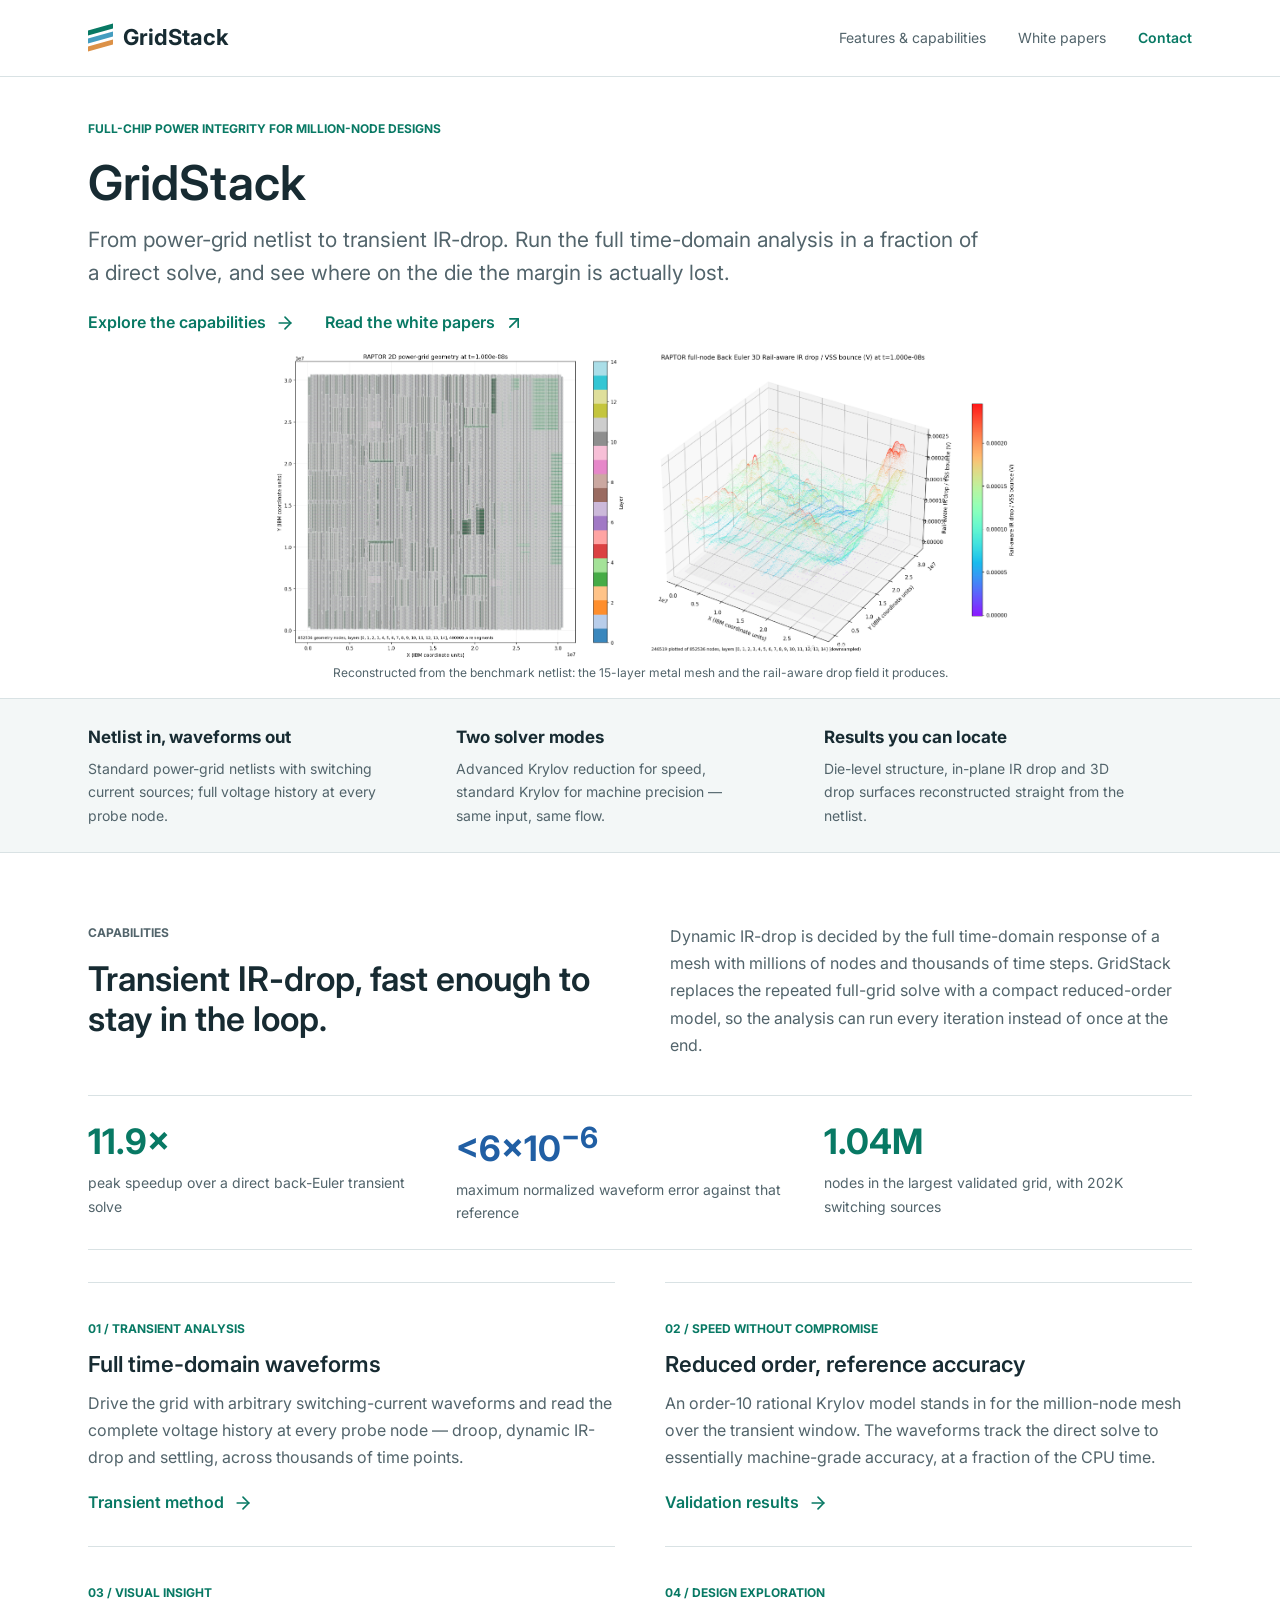
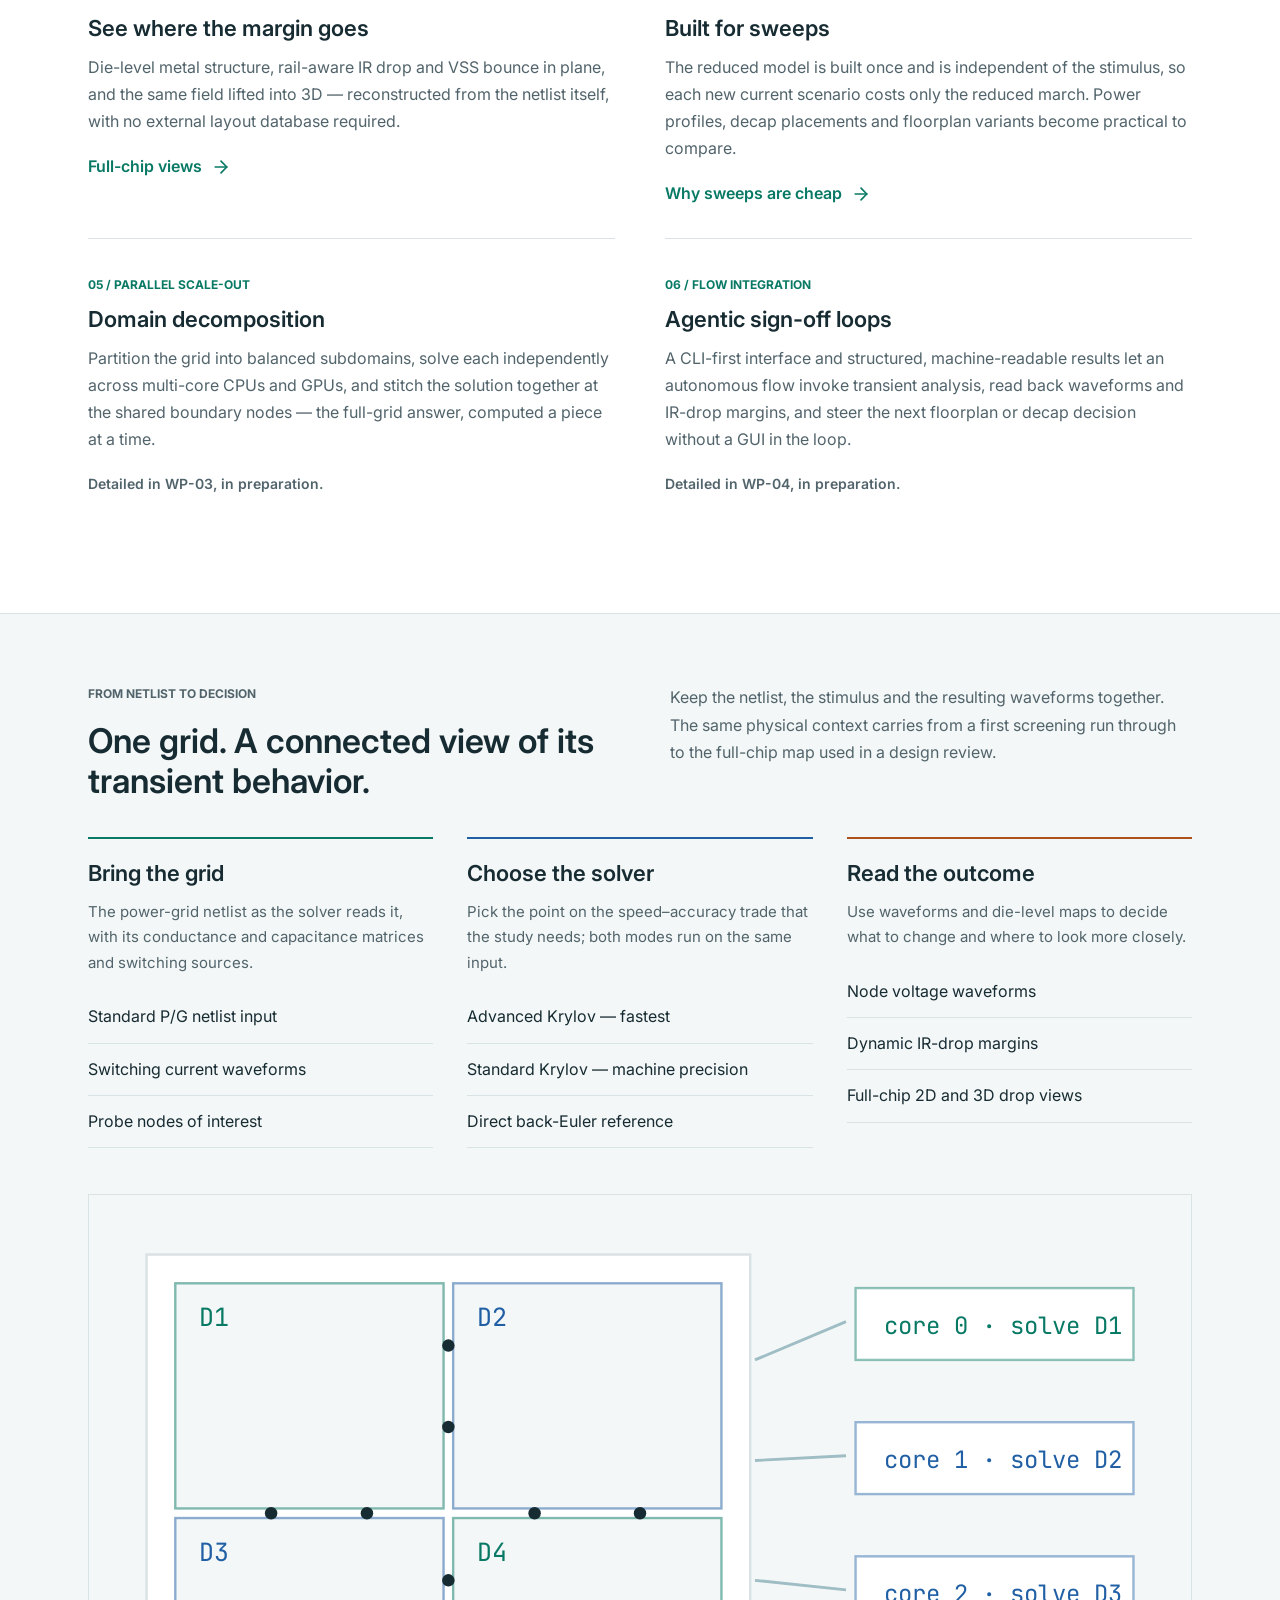
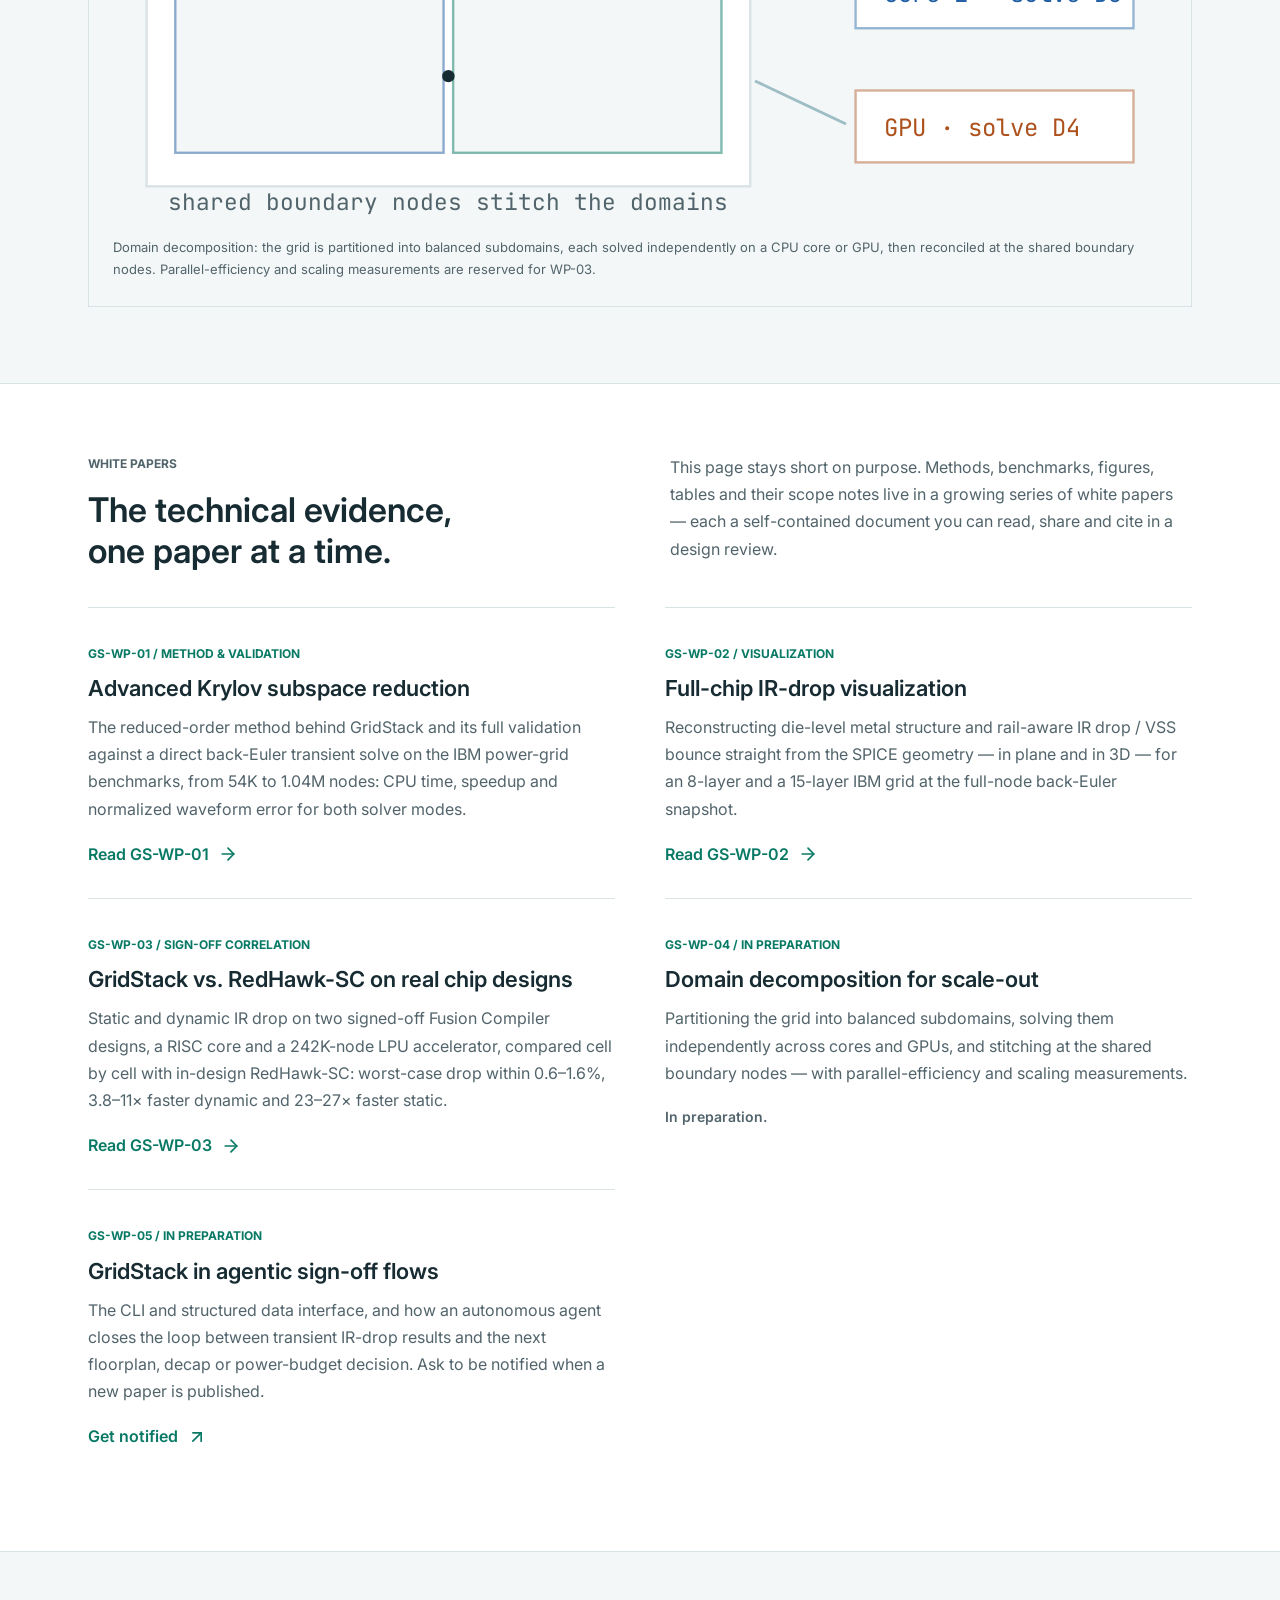
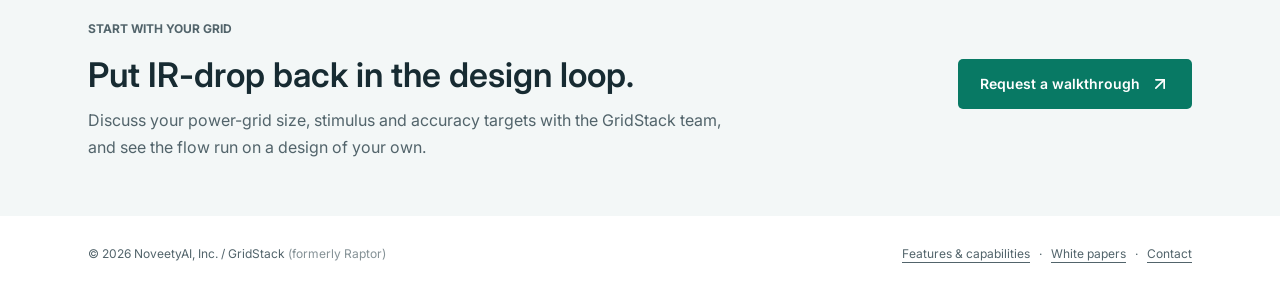
==== commit 4abc2321: "Add GS-WP-03: GridStack vs. RedHawk-SC on real chip designs New white paper comparing GridStack 1.5 " ====
--- a/index.html
+++ b/index.html
@@ -72,8 +72,9 @@
     <div class="capabilities">
       <article class="capability"><p class="number">GS-WP-01 / METHOD &amp; VALIDATION</p><h3>Advanced Krylov subspace reduction</h3><p>The reduced-order method behind GridStack and its full validation against a direct back-Euler transient solve on the IBM power-grid benchmarks, from 54K to 1.04M nodes: CPU time, speedup and normalized waveform error for both solver modes.</p><a class="text-link" href="whitepapers/wp01-krylov-reduction.html">Read GS-WP-01 <svg class="icon" aria-hidden="true" viewBox="0 0 24 24" fill="none" stroke="currentColor" stroke-width="2" stroke-linecap="round" stroke-linejoin="round"><path d="M5 12h14"/><path d="m12 5 7 7-7 7"/></svg></a></article>
       <article class="capability"><p class="number">GS-WP-02 / VISUALIZATION</p><h3>Full-chip IR-drop visualization</h3><p>Reconstructing die-level metal structure and rail-aware IR drop / VSS bounce straight from the SPICE geometry &mdash; in plane and in 3D &mdash; for an 8-layer and a 15-layer IBM grid at the full-node back-Euler snapshot.</p><a class="text-link" href="whitepapers/wp02-fullchip-visualization.html">Read GS-WP-02 <svg class="icon" aria-hidden="true" viewBox="0 0 24 24" fill="none" stroke="currentColor" stroke-width="2" stroke-linecap="round" stroke-linejoin="round"><path d="M5 12h14"/><path d="m12 5 7 7-7 7"/></svg></a></article>
-      <article class="capability"><p class="number">GS-WP-03 / IN PREPARATION</p><h3>Domain decomposition for scale-out</h3><p>Partitioning the grid into balanced subdomains, solving them independently across cores and GPUs, and stitching at the shared boundary nodes &mdash; with parallel-efficiency and scaling measurements.</p><p class="soon">In preparation.</p></article>
-      <article class="capability"><p class="number">GS-WP-04 / IN PREPARATION</p><h3>GridStack in agentic sign-off flows</h3><p>The CLI and structured data interface, and how an autonomous agent closes the loop between transient IR-drop results and the next floorplan, decap or power-budget decision. Ask to be notified when a new paper is published.</p><a class="text-link" href="mailto:noveetyai@noveetymanagement.com?subject=GridStack%20white%20paper%20notifications">Get notified <svg class="icon" aria-hidden="true" viewBox="0 0 24 24" fill="none" stroke="currentColor" stroke-width="2" stroke-linecap="round" stroke-linejoin="round"><path d="M7 7h10v10"/><path d="M7 17 17 7"/></svg></a></article>
+      <article class="capability"><p class="number">GS-WP-03 / SIGN-OFF CORRELATION</p><h3>GridStack vs. RedHawk-SC on real chip designs</h3><p>Static and dynamic IR drop on two signed-off Fusion Compiler designs, a RISC core and a 242K-node LPU accelerator, compared cell by cell with in-design RedHawk-SC: worst-case drop within 0.6&ndash;1.6%, 3.8&ndash;11&times; faster dynamic and 23&ndash;27&times; faster static.</p><a class="text-link" href="whitepapers/wp03-redhawk-correlation.html">Read GS-WP-03 <svg class="icon" aria-hidden="true" viewBox="0 0 24 24" fill="none" stroke="currentColor" stroke-width="2" stroke-linecap="round" stroke-linejoin="round"><path d="M5 12h14"/><path d="m12 5 7 7-7 7"/></svg></a></article>
+      <article class="capability"><p class="number">GS-WP-04 / IN PREPARATION</p><h3>Domain decomposition for scale-out</h3><p>Partitioning the grid into balanced subdomains, solving them independently across cores and GPUs, and stitching at the shared boundary nodes &mdash; with parallel-efficiency and scaling measurements.</p><p class="soon">In preparation.</p></article>
+      <article class="capability"><p class="number">GS-WP-05 / IN PREPARATION</p><h3>GridStack in agentic sign-off flows</h3><p>The CLI and structured data interface, and how an autonomous agent closes the loop between transient IR-drop results and the next floorplan, decap or power-budget decision. Ask to be notified when a new paper is published.</p><a class="text-link" href="mailto:noveetyai@noveetymanagement.com?subject=GridStack%20white%20paper%20notifications">Get notified <svg class="icon" aria-hidden="true" viewBox="0 0 24 24" fill="none" stroke="currentColor" stroke-width="2" stroke-linecap="round" stroke-linejoin="round"><path d="M7 7h10v10"/><path d="M7 17 17 7"/></svg></a></article>
     </div>
   </div></section>
 
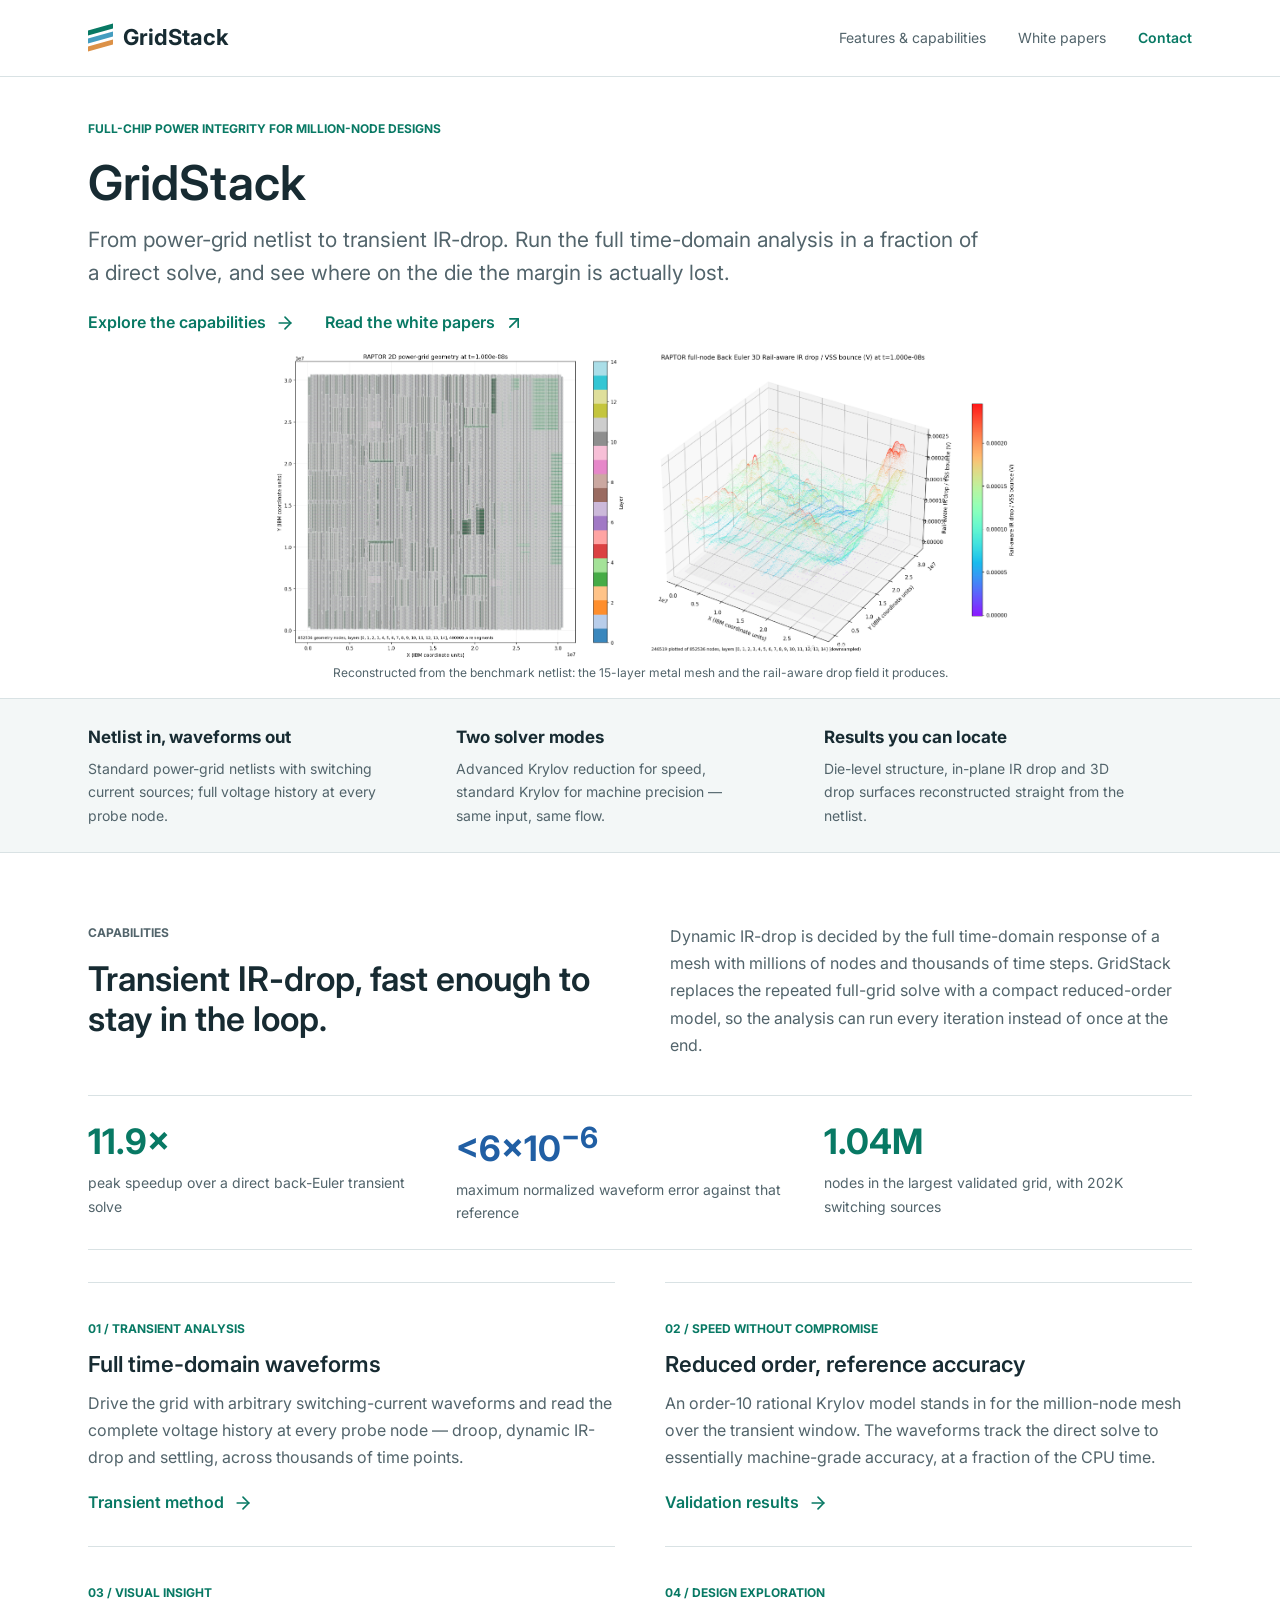
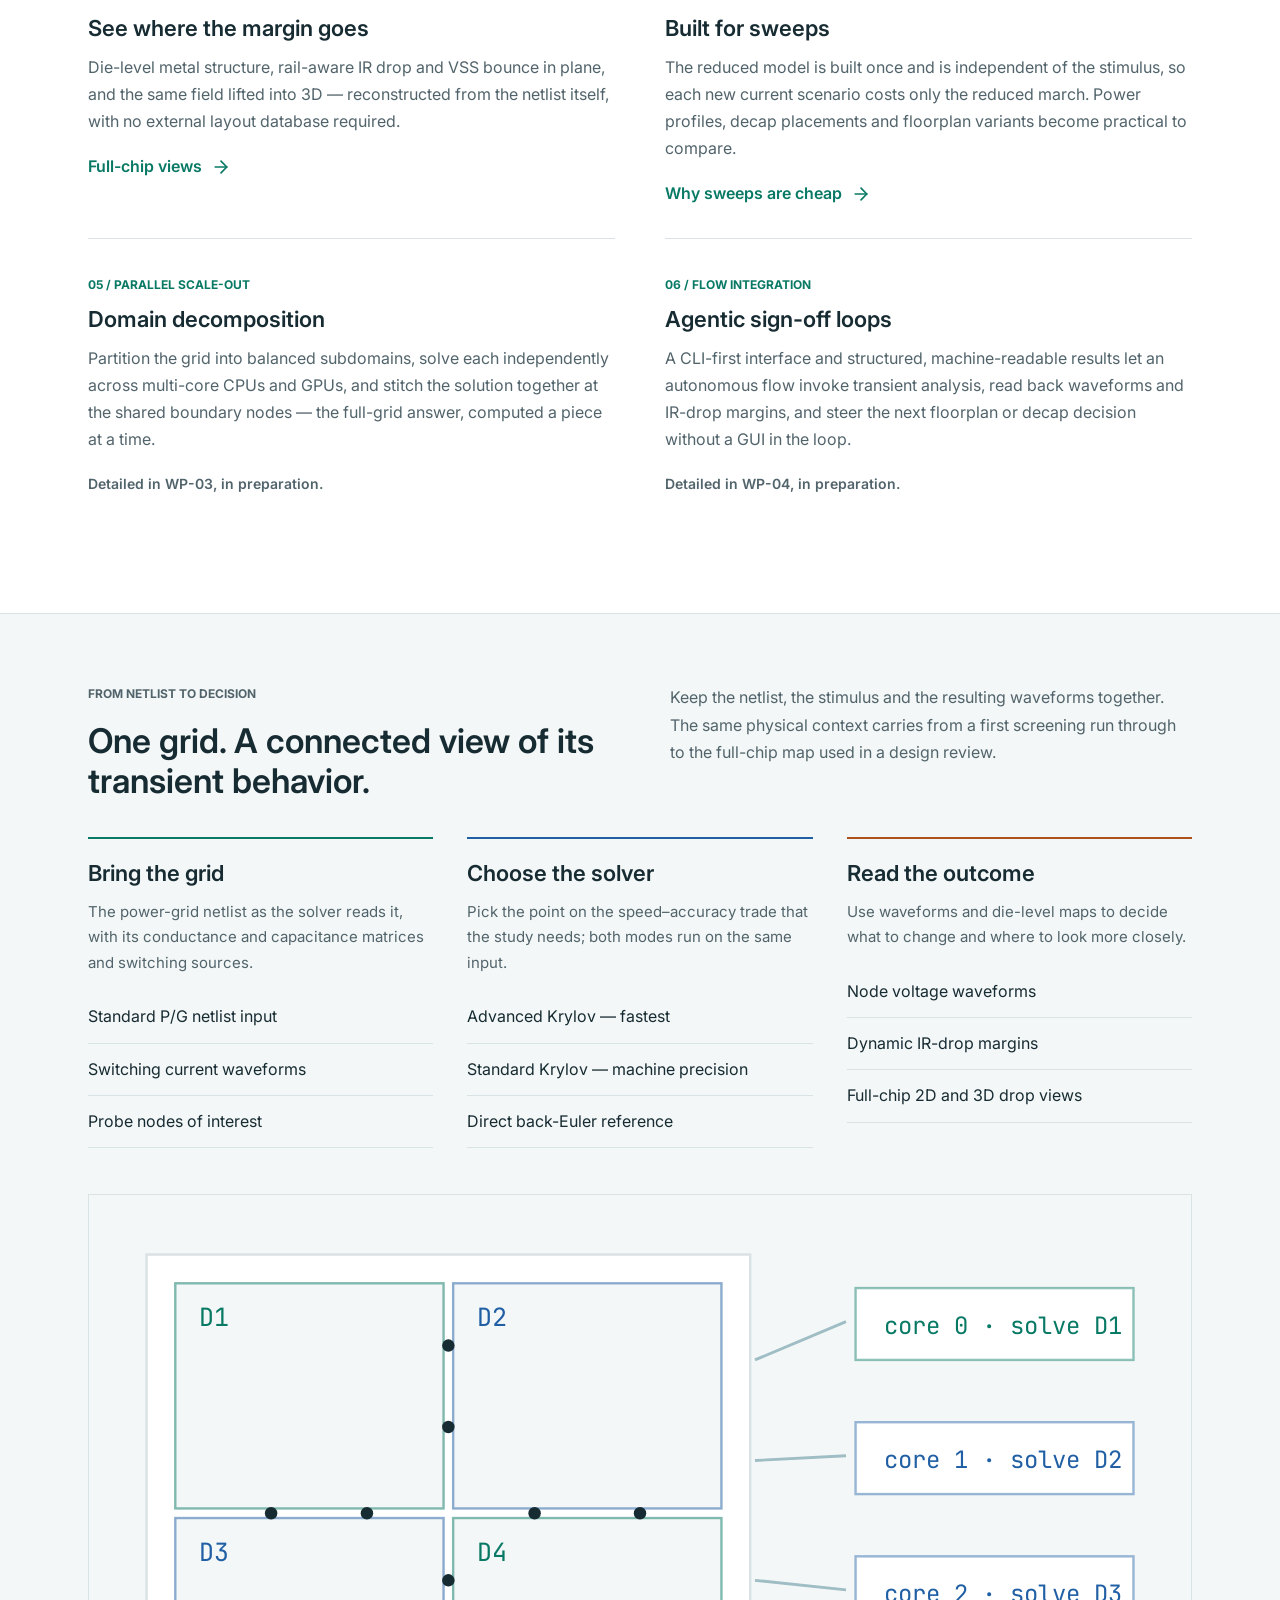
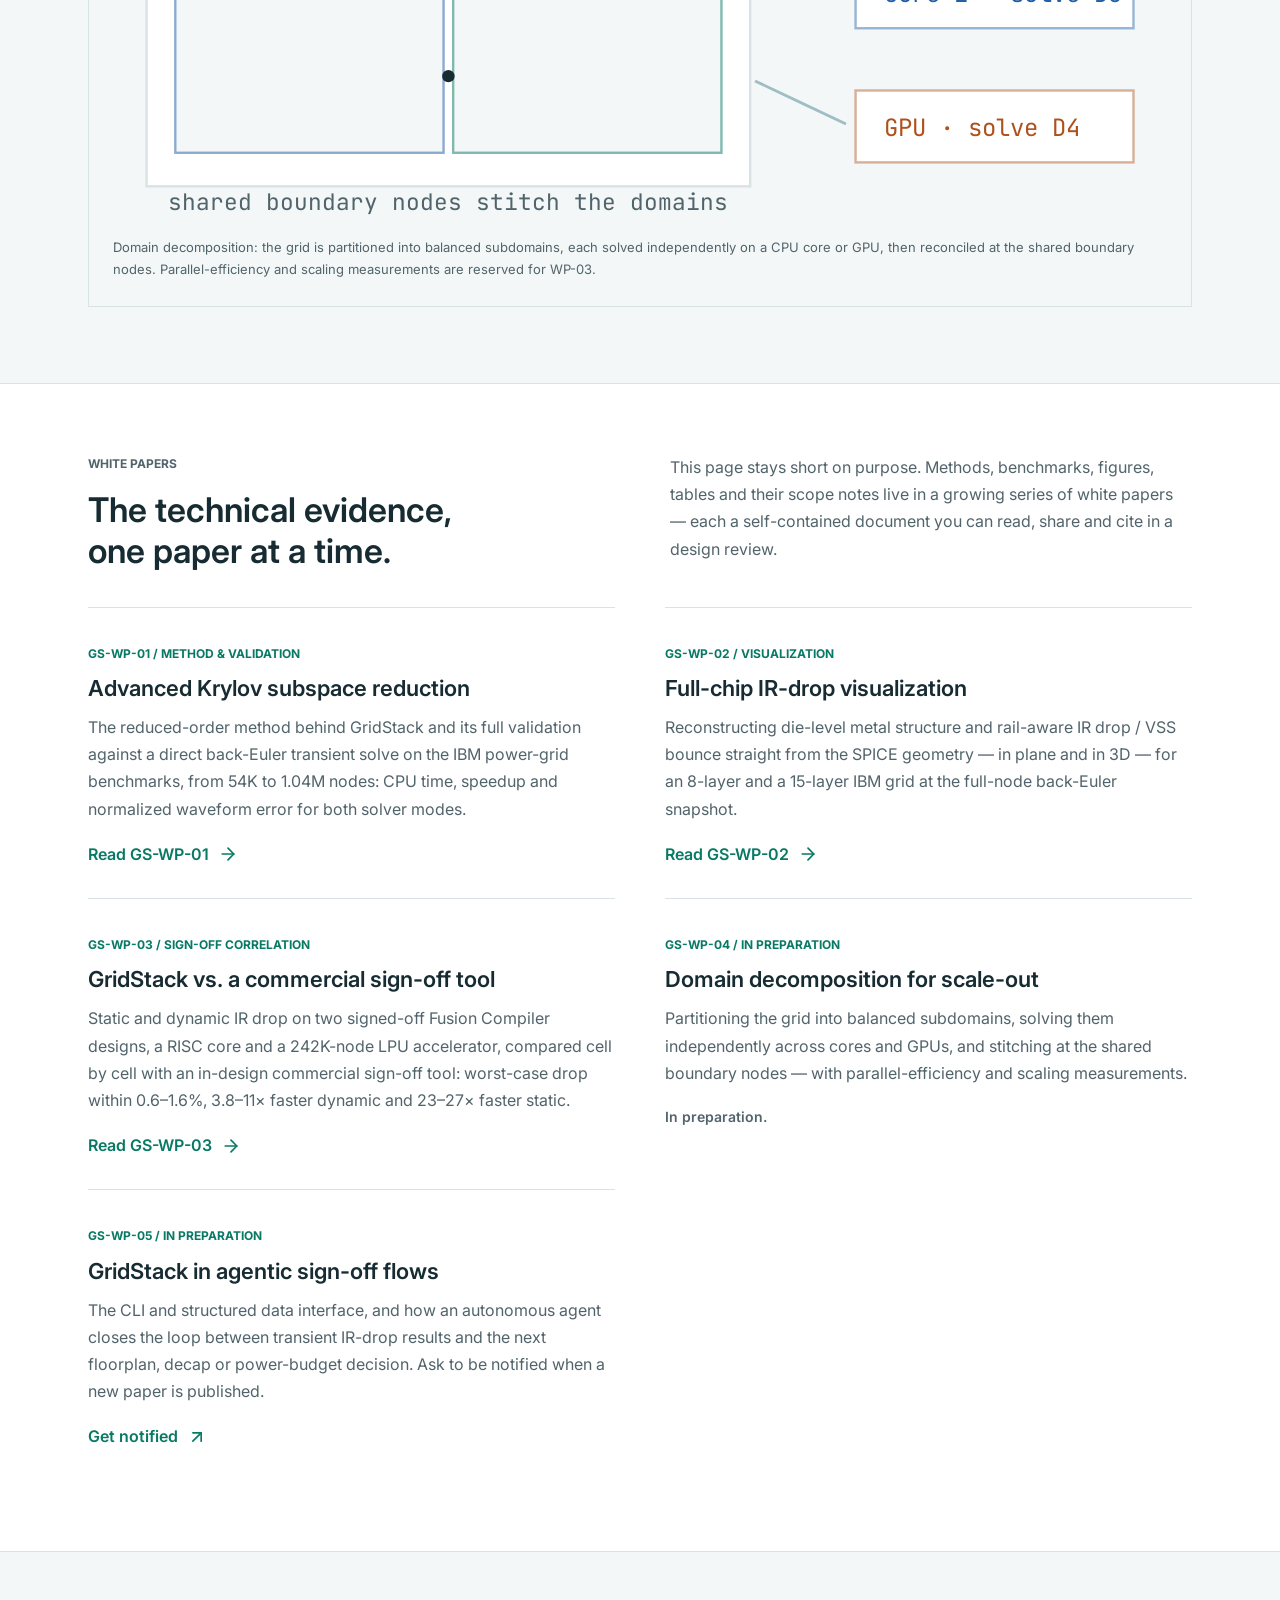
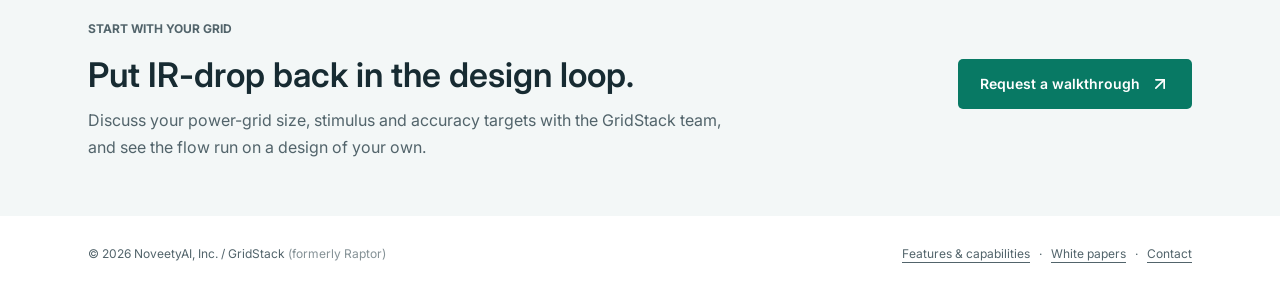
==== commit 834fd0ae: "Add GS-WP-03: GridStack vs. a commercial sign-off tool Correlate GridStack 1.5 against an in-design " ====
--- a/index.html
+++ b/index.html
@@ -72,7 +72,7 @@
     <div class="capabilities">
       <article class="capability"><p class="number">GS-WP-01 / METHOD &amp; VALIDATION</p><h3>Advanced Krylov subspace reduction</h3><p>The reduced-order method behind GridStack and its full validation against a direct back-Euler transient solve on the IBM power-grid benchmarks, from 54K to 1.04M nodes: CPU time, speedup and normalized waveform error for both solver modes.</p><a class="text-link" href="whitepapers/wp01-krylov-reduction.html">Read GS-WP-01 <svg class="icon" aria-hidden="true" viewBox="0 0 24 24" fill="none" stroke="currentColor" stroke-width="2" stroke-linecap="round" stroke-linejoin="round"><path d="M5 12h14"/><path d="m12 5 7 7-7 7"/></svg></a></article>
       <article class="capability"><p class="number">GS-WP-02 / VISUALIZATION</p><h3>Full-chip IR-drop visualization</h3><p>Reconstructing die-level metal structure and rail-aware IR drop / VSS bounce straight from the SPICE geometry &mdash; in plane and in 3D &mdash; for an 8-layer and a 15-layer IBM grid at the full-node back-Euler snapshot.</p><a class="text-link" href="whitepapers/wp02-fullchip-visualization.html">Read GS-WP-02 <svg class="icon" aria-hidden="true" viewBox="0 0 24 24" fill="none" stroke="currentColor" stroke-width="2" stroke-linecap="round" stroke-linejoin="round"><path d="M5 12h14"/><path d="m12 5 7 7-7 7"/></svg></a></article>
-      <article class="capability"><p class="number">GS-WP-03 / SIGN-OFF CORRELATION</p><h3>GridStack vs. RedHawk-SC on real chip designs</h3><p>Static and dynamic IR drop on two signed-off Fusion Compiler designs, a RISC core and a 242K-node LPU accelerator, compared cell by cell with in-design RedHawk-SC: worst-case drop within 0.6&ndash;1.6%, 3.8&ndash;11&times; faster dynamic and 23&ndash;27&times; faster static.</p><a class="text-link" href="whitepapers/wp03-redhawk-correlation.html">Read GS-WP-03 <svg class="icon" aria-hidden="true" viewBox="0 0 24 24" fill="none" stroke="currentColor" stroke-width="2" stroke-linecap="round" stroke-linejoin="round"><path d="M5 12h14"/><path d="m12 5 7 7-7 7"/></svg></a></article>
+      <article class="capability"><p class="number">GS-WP-03 / SIGN-OFF CORRELATION</p><h3>GridStack vs. a commercial sign-off tool</h3><p>Static and dynamic IR drop on two signed-off Fusion Compiler designs, a RISC core and a 242K-node LPU accelerator, compared cell by cell with an in-design commercial sign-off tool: worst-case drop within 0.6&ndash;1.6%, 3.8&ndash;11&times; faster dynamic and 23&ndash;27&times; faster static.</p><a class="text-link" href="whitepapers/wp03-signoff-correlation.html">Read GS-WP-03 <svg class="icon" aria-hidden="true" viewBox="0 0 24 24" fill="none" stroke="currentColor" stroke-width="2" stroke-linecap="round" stroke-linejoin="round"><path d="M5 12h14"/><path d="m12 5 7 7-7 7"/></svg></a></article>
       <article class="capability"><p class="number">GS-WP-04 / IN PREPARATION</p><h3>Domain decomposition for scale-out</h3><p>Partitioning the grid into balanced subdomains, solving them independently across cores and GPUs, and stitching at the shared boundary nodes &mdash; with parallel-efficiency and scaling measurements.</p><p class="soon">In preparation.</p></article>
       <article class="capability"><p class="number">GS-WP-05 / IN PREPARATION</p><h3>GridStack in agentic sign-off flows</h3><p>The CLI and structured data interface, and how an autonomous agent closes the loop between transient IR-drop results and the next floorplan, decap or power-budget decision. Ask to be notified when a new paper is published.</p><a class="text-link" href="mailto:noveetyai@noveetymanagement.com?subject=GridStack%20white%20paper%20notifications">Get notified <svg class="icon" aria-hidden="true" viewBox="0 0 24 24" fill="none" stroke="currentColor" stroke-width="2" stroke-linecap="round" stroke-linejoin="round"><path d="M7 7h10v10"/><path d="M7 17 17 7"/></svg></a></article>
     </div>
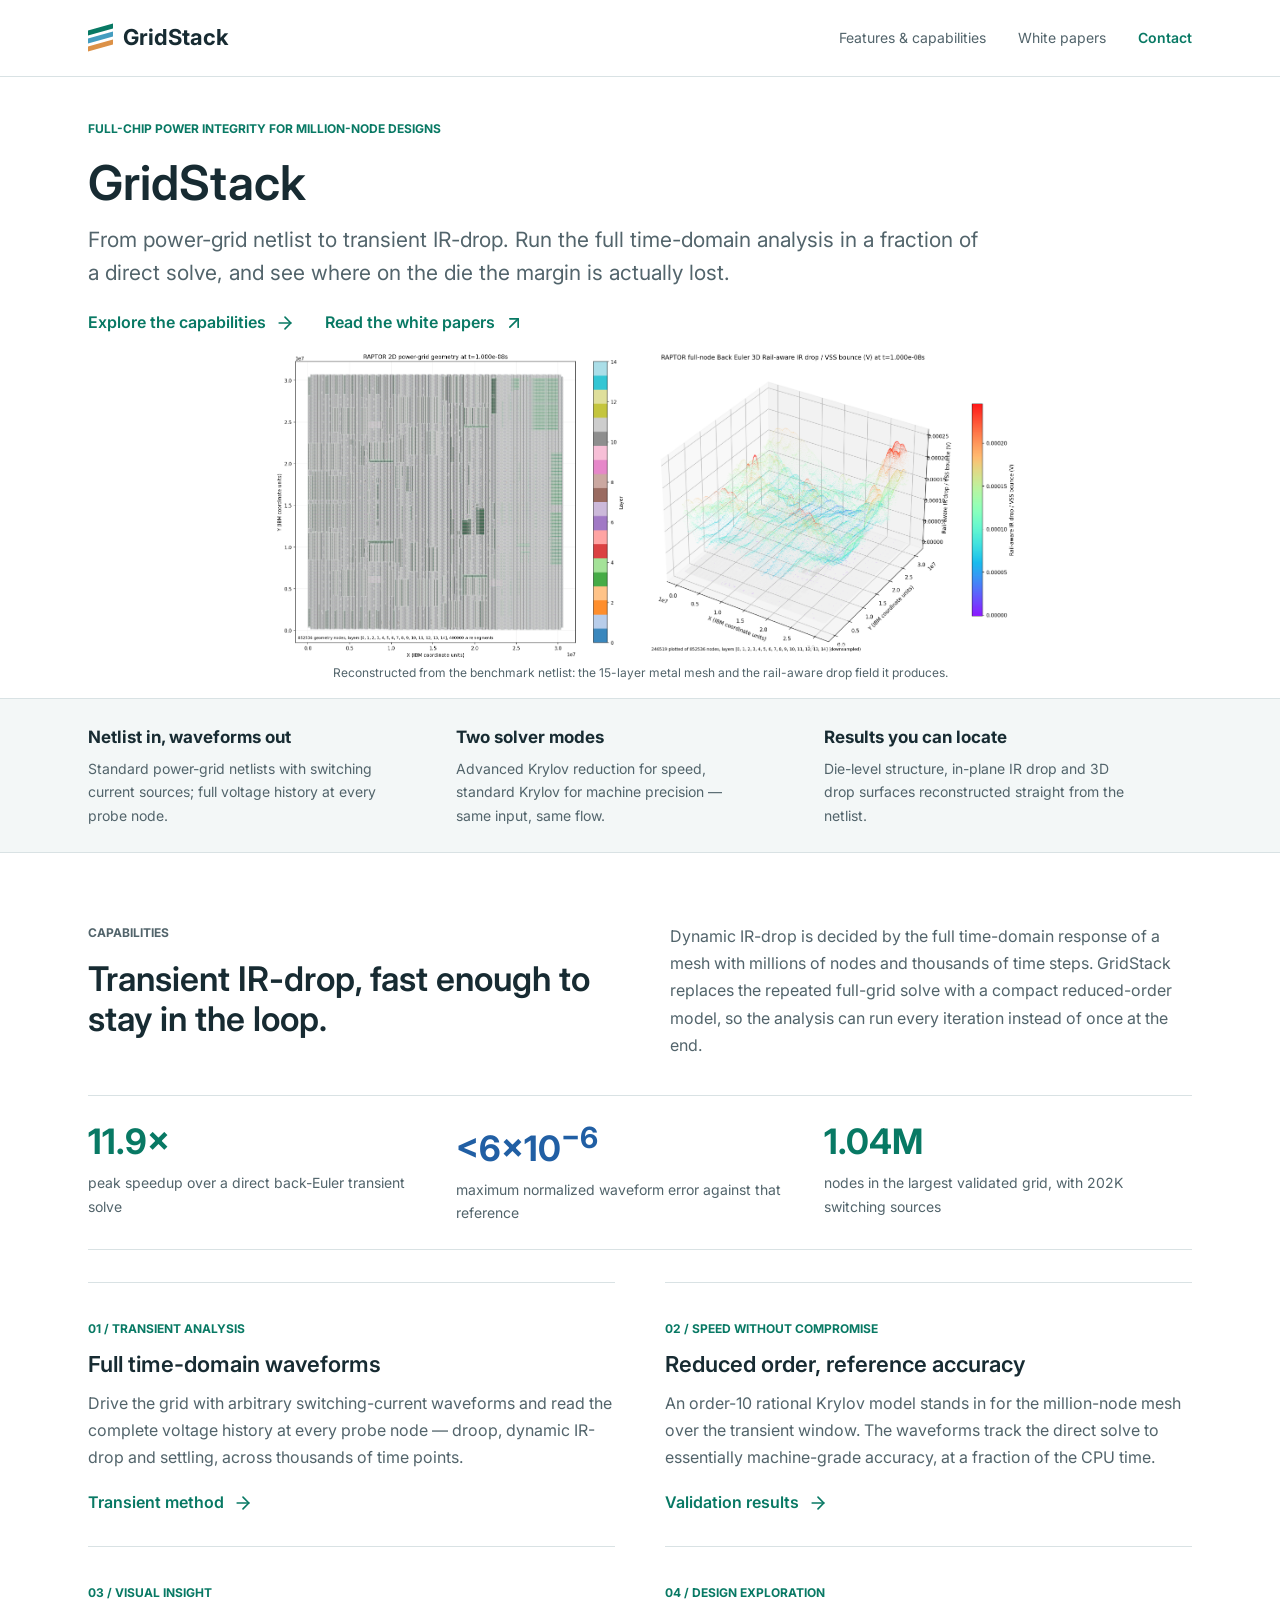
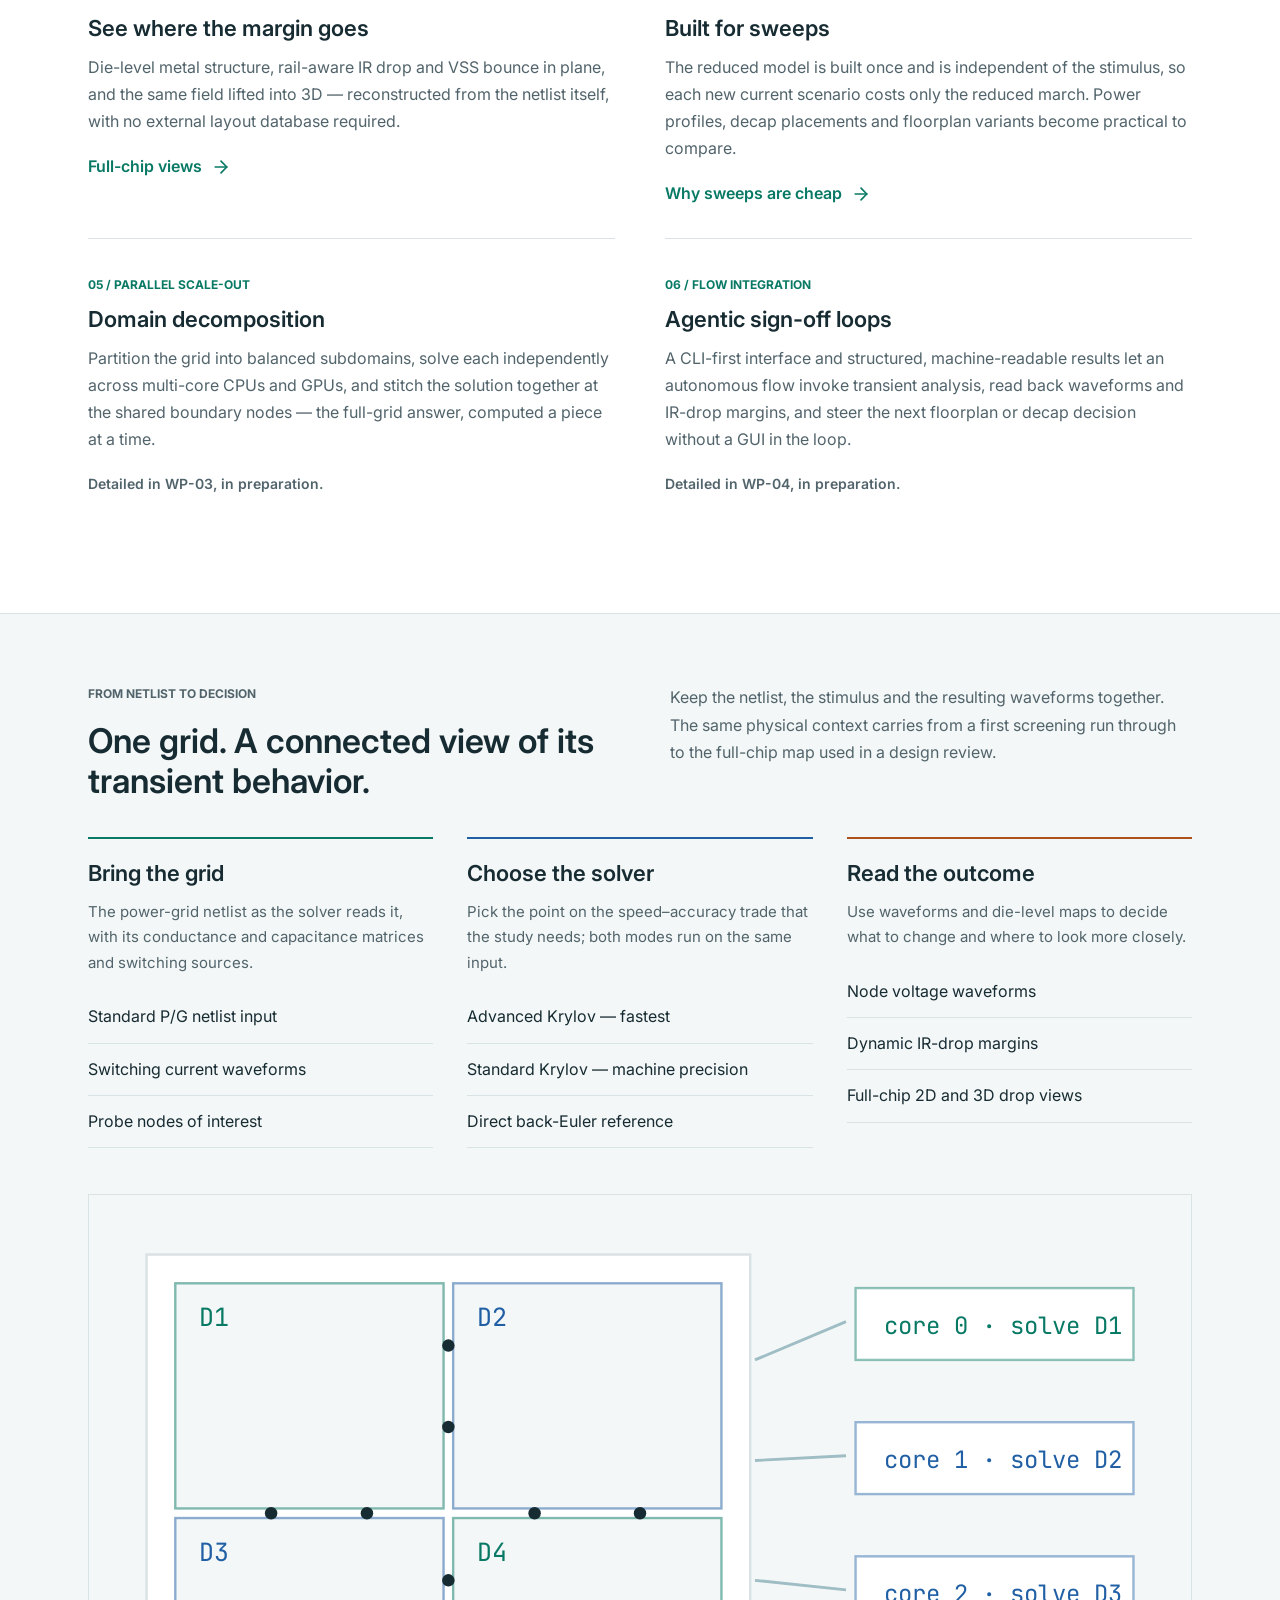
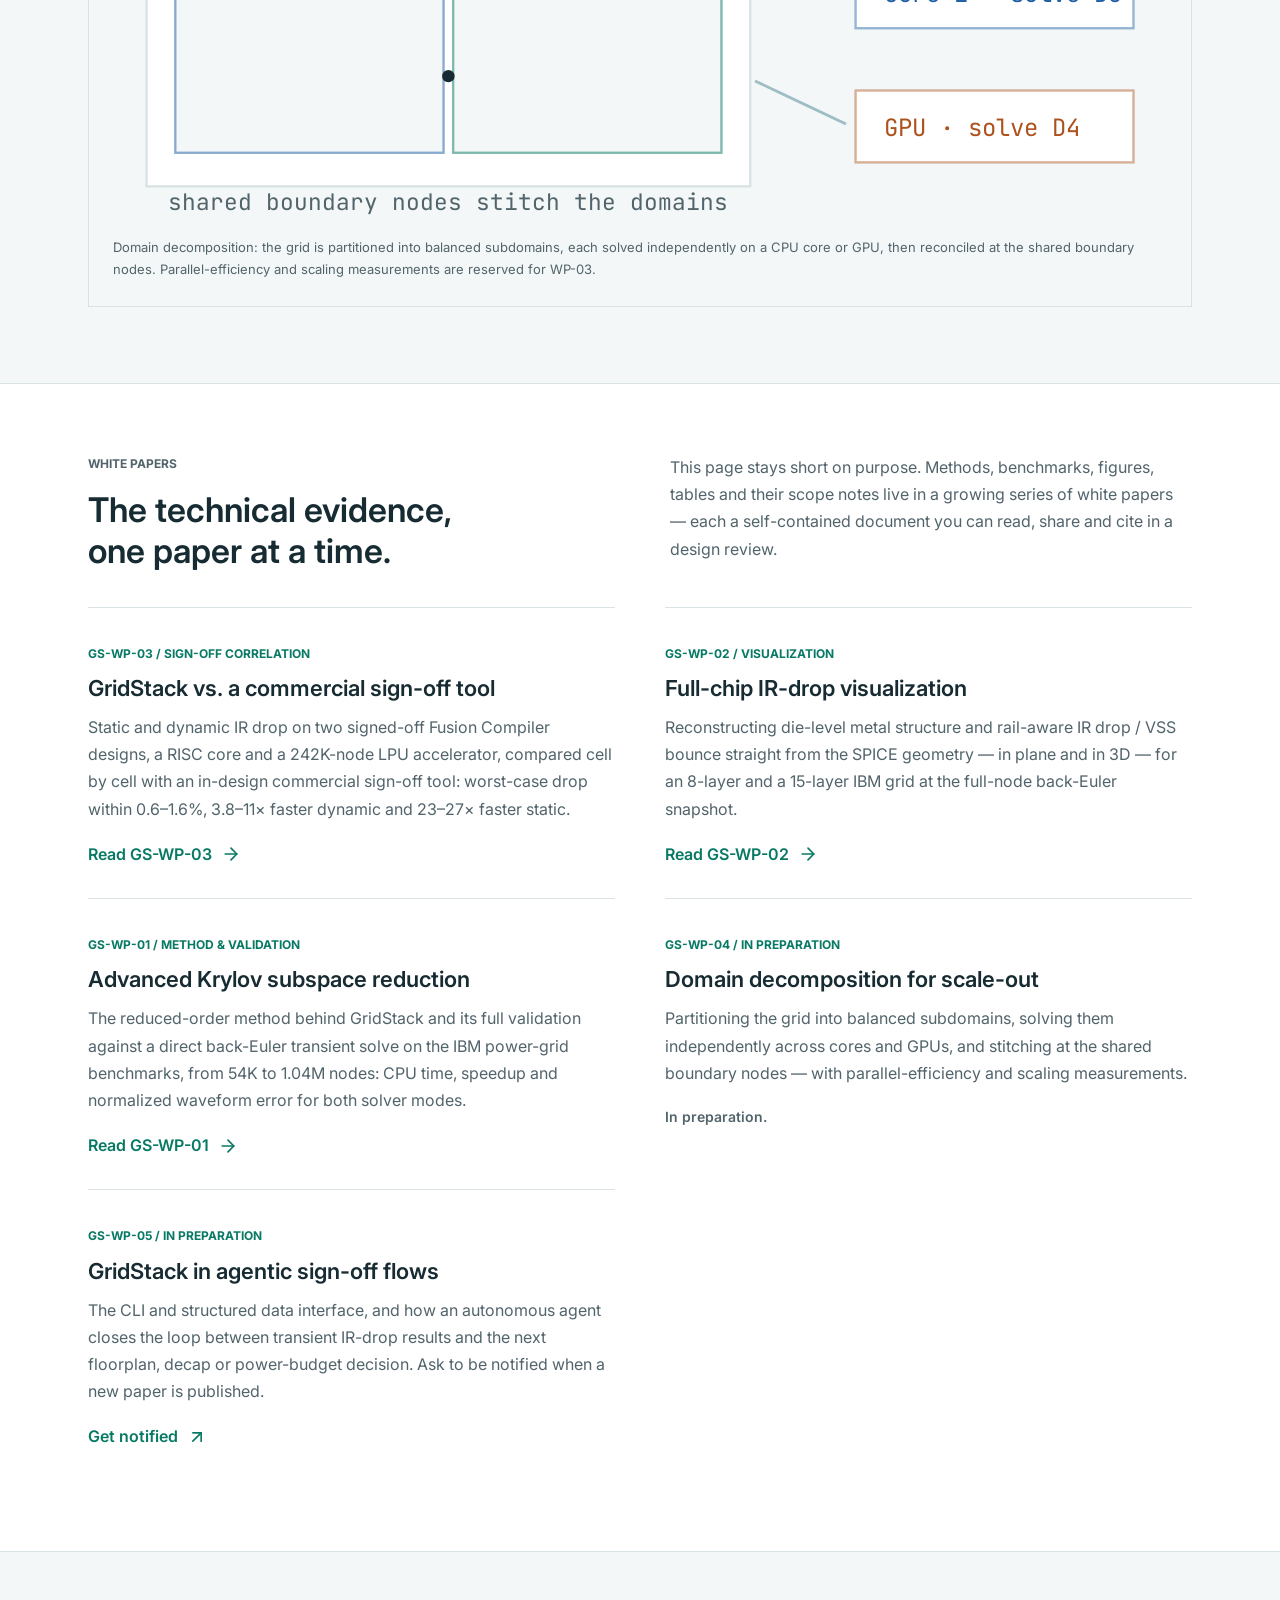
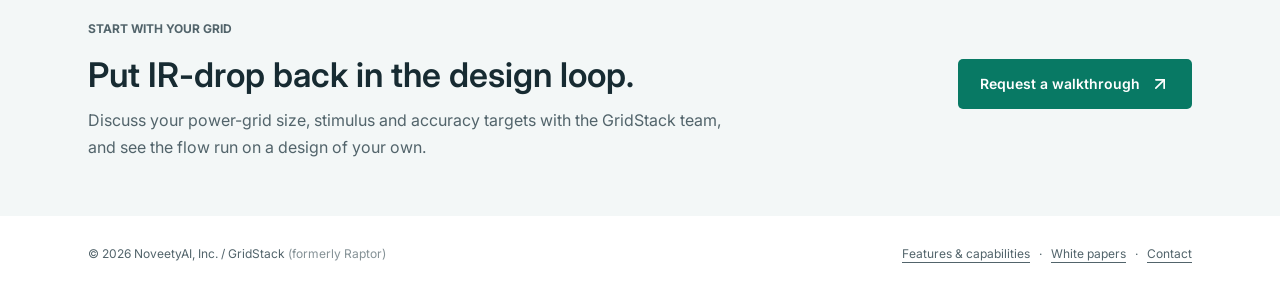
==== commit 0a4b4c5d: "List the white papers newest first Published papers now run GS-WP-03, 02, 01 in the white paper sect" ====
--- a/index.html
+++ b/index.html
@@ -70,9 +70,9 @@
   <section class="band" id="whitepapers"><div class="wrap">
     <div class="section-heading"><div><p class="eyebrow">White papers</p><h2>The technical evidence,<br>one paper at a time.</h2></div><p>This page stays short on purpose. Methods, benchmarks, figures, tables and their scope notes live in a growing series of white papers &mdash; each a self-contained document you can read, share and cite in a design review.</p></div>
     <div class="capabilities">
+      <article class="capability"><p class="number">GS-WP-03 / SIGN-OFF CORRELATION</p><h3>GridStack vs. a commercial sign-off tool</h3><p>Static and dynamic IR drop on two signed-off Fusion Compiler designs, a RISC core and a 242K-node LPU accelerator, compared cell by cell with an in-design commercial sign-off tool: worst-case drop within 0.6&ndash;1.6%, 3.8&ndash;11&times; faster dynamic and 23&ndash;27&times; faster static.</p><a class="text-link" href="whitepapers/wp03-signoff-correlation.html">Read GS-WP-03 <svg class="icon" aria-hidden="true" viewBox="0 0 24 24" fill="none" stroke="currentColor" stroke-width="2" stroke-linecap="round" stroke-linejoin="round"><path d="M5 12h14"/><path d="m12 5 7 7-7 7"/></svg></a></article>
+      <article class="capability"><p class="number">GS-WP-02 / VISUALIZATION</p><h3>Full-chip IR-drop visualization</h3><p>Reconstructing die-level metal structure and rail-aware IR drop / VSS bounce straight from the SPICE geometry &mdash; in plane and in 3D &mdash; for an 8-layer and a 15-layer IBM grid at the full-node back-Euler snapshot.</p><a class="text-link" href="whitepapers/wp02-fullchip-visualization.html">Read GS-WP-02 <svg class="icon" aria-hidden="true" viewBox="0 0 24 24" fill="none" stroke="currentColor" stroke-width="2" stroke-linecap="round" stroke-linejoin="round"><path d="M5 12h14"/><path d="m12 5 7 7-7 7"/></svg></a></article>
       <article class="capability"><p class="number">GS-WP-01 / METHOD &amp; VALIDATION</p><h3>Advanced Krylov subspace reduction</h3><p>The reduced-order method behind GridStack and its full validation against a direct back-Euler transient solve on the IBM power-grid benchmarks, from 54K to 1.04M nodes: CPU time, speedup and normalized waveform error for both solver modes.</p><a class="text-link" href="whitepapers/wp01-krylov-reduction.html">Read GS-WP-01 <svg class="icon" aria-hidden="true" viewBox="0 0 24 24" fill="none" stroke="currentColor" stroke-width="2" stroke-linecap="round" stroke-linejoin="round"><path d="M5 12h14"/><path d="m12 5 7 7-7 7"/></svg></a></article>
-      <article class="capability"><p class="number">GS-WP-02 / VISUALIZATION</p><h3>Full-chip IR-drop visualization</h3><p>Reconstructing die-level metal structure and rail-aware IR drop / VSS bounce straight from the SPICE geometry &mdash; in plane and in 3D &mdash; for an 8-layer and a 15-layer IBM grid at the full-node back-Euler snapshot.</p><a class="text-link" href="whitepapers/wp02-fullchip-visualization.html">Read GS-WP-02 <svg class="icon" aria-hidden="true" viewBox="0 0 24 24" fill="none" stroke="currentColor" stroke-width="2" stroke-linecap="round" stroke-linejoin="round"><path d="M5 12h14"/><path d="m12 5 7 7-7 7"/></svg></a></article>
-      <article class="capability"><p class="number">GS-WP-03 / SIGN-OFF CORRELATION</p><h3>GridStack vs. a commercial sign-off tool</h3><p>Static and dynamic IR drop on two signed-off Fusion Compiler designs, a RISC core and a 242K-node LPU accelerator, compared cell by cell with an in-design commercial sign-off tool: worst-case drop within 0.6&ndash;1.6%, 3.8&ndash;11&times; faster dynamic and 23&ndash;27&times; faster static.</p><a class="text-link" href="whitepapers/wp03-signoff-correlation.html">Read GS-WP-03 <svg class="icon" aria-hidden="true" viewBox="0 0 24 24" fill="none" stroke="currentColor" stroke-width="2" stroke-linecap="round" stroke-linejoin="round"><path d="M5 12h14"/><path d="m12 5 7 7-7 7"/></svg></a></article>
       <article class="capability"><p class="number">GS-WP-04 / IN PREPARATION</p><h3>Domain decomposition for scale-out</h3><p>Partitioning the grid into balanced subdomains, solving them independently across cores and GPUs, and stitching at the shared boundary nodes &mdash; with parallel-efficiency and scaling measurements.</p><p class="soon">In preparation.</p></article>
       <article class="capability"><p class="number">GS-WP-05 / IN PREPARATION</p><h3>GridStack in agentic sign-off flows</h3><p>The CLI and structured data interface, and how an autonomous agent closes the loop between transient IR-drop results and the next floorplan, decap or power-budget decision. Ask to be notified when a new paper is published.</p><a class="text-link" href="mailto:noveetyai@noveetymanagement.com?subject=GridStack%20white%20paper%20notifications">Get notified <svg class="icon" aria-hidden="true" viewBox="0 0 24 24" fill="none" stroke="currentColor" stroke-width="2" stroke-linecap="round" stroke-linejoin="round"><path d="M7 7h10v10"/><path d="M7 17 17 7"/></svg></a></article>
     </div>
